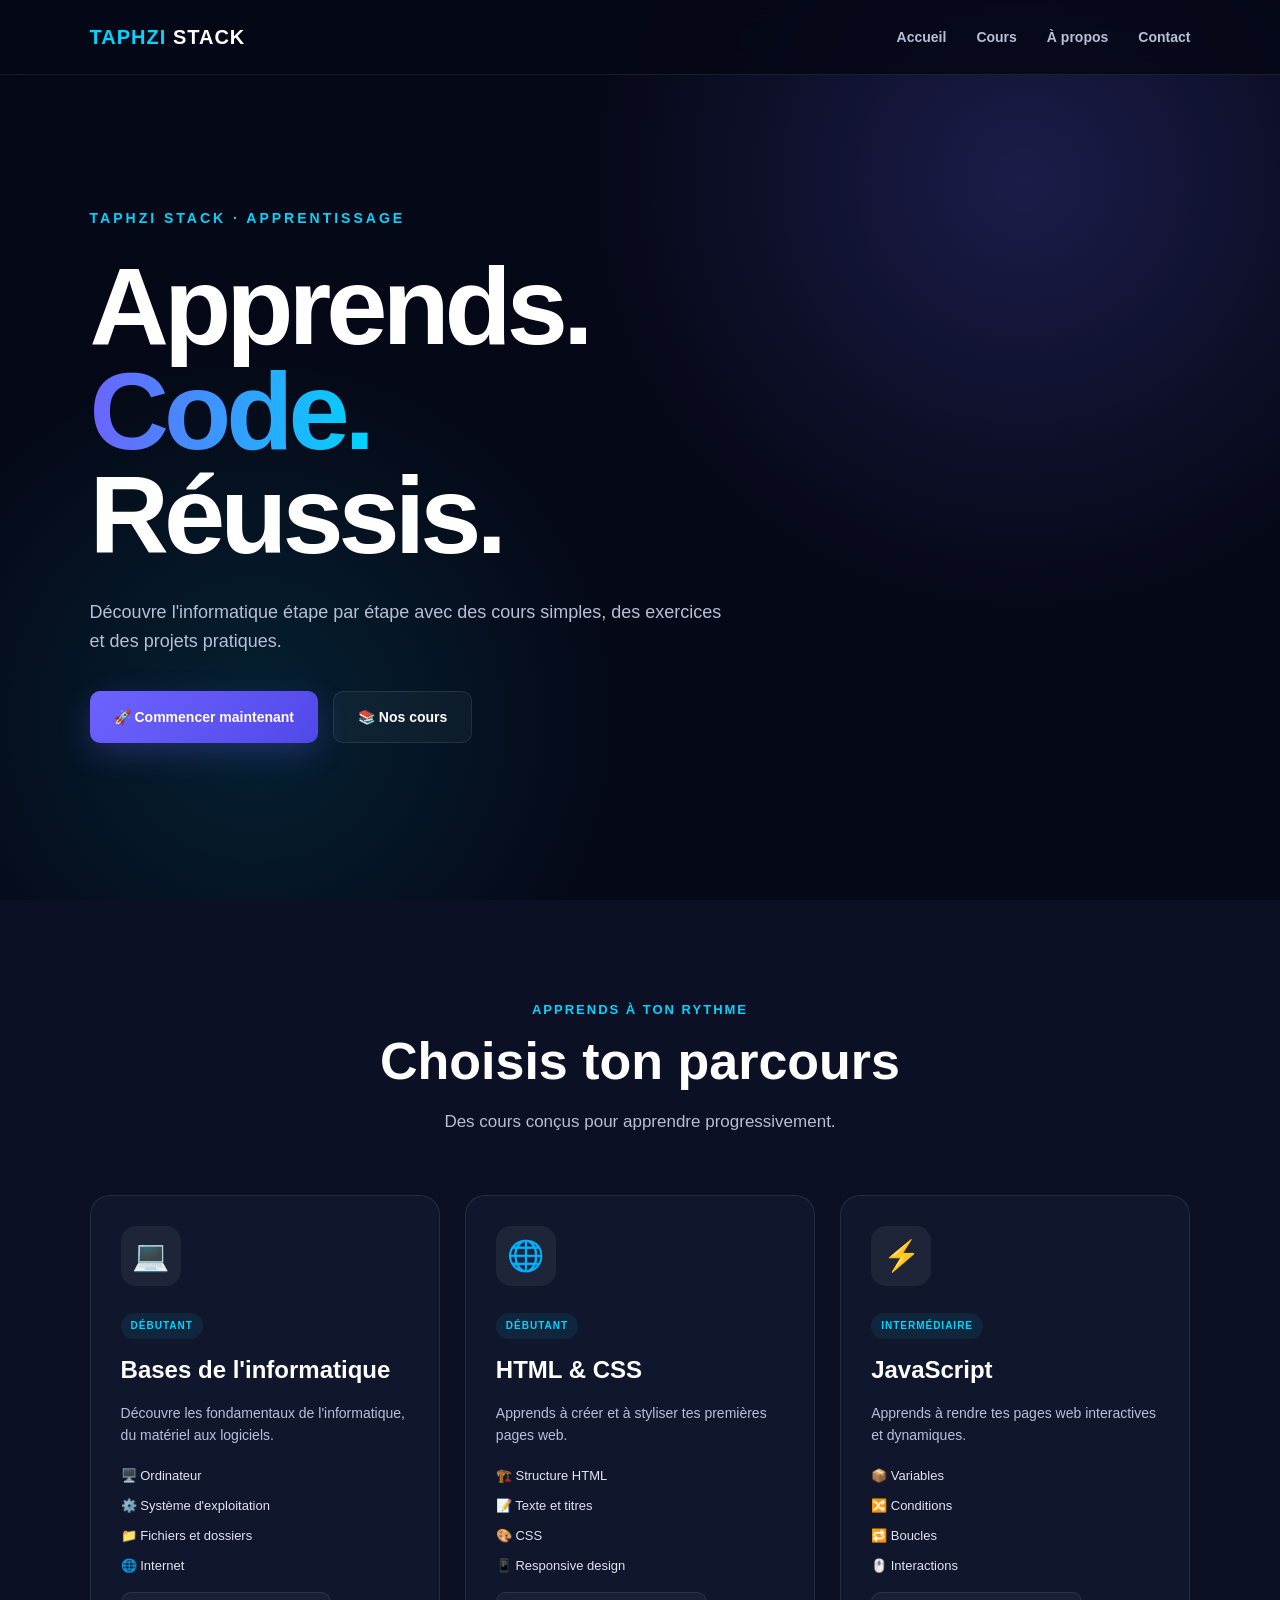
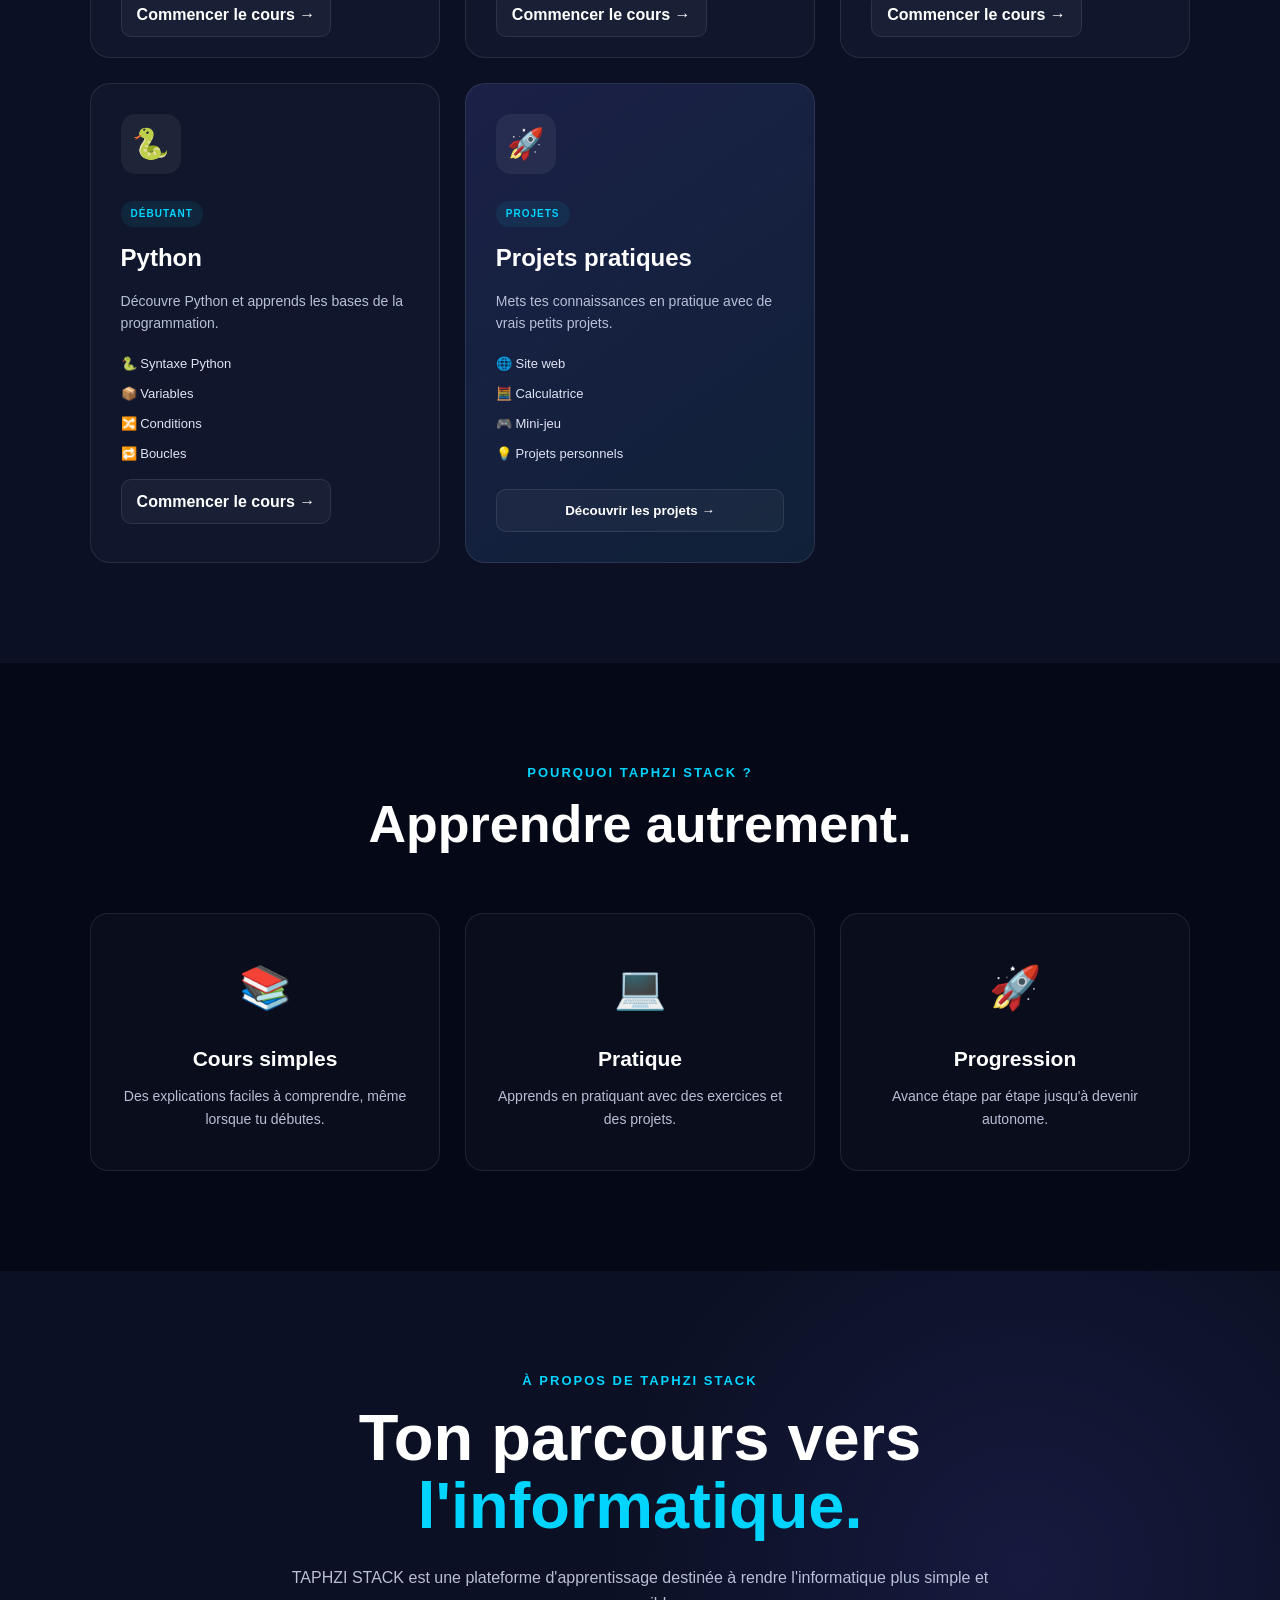
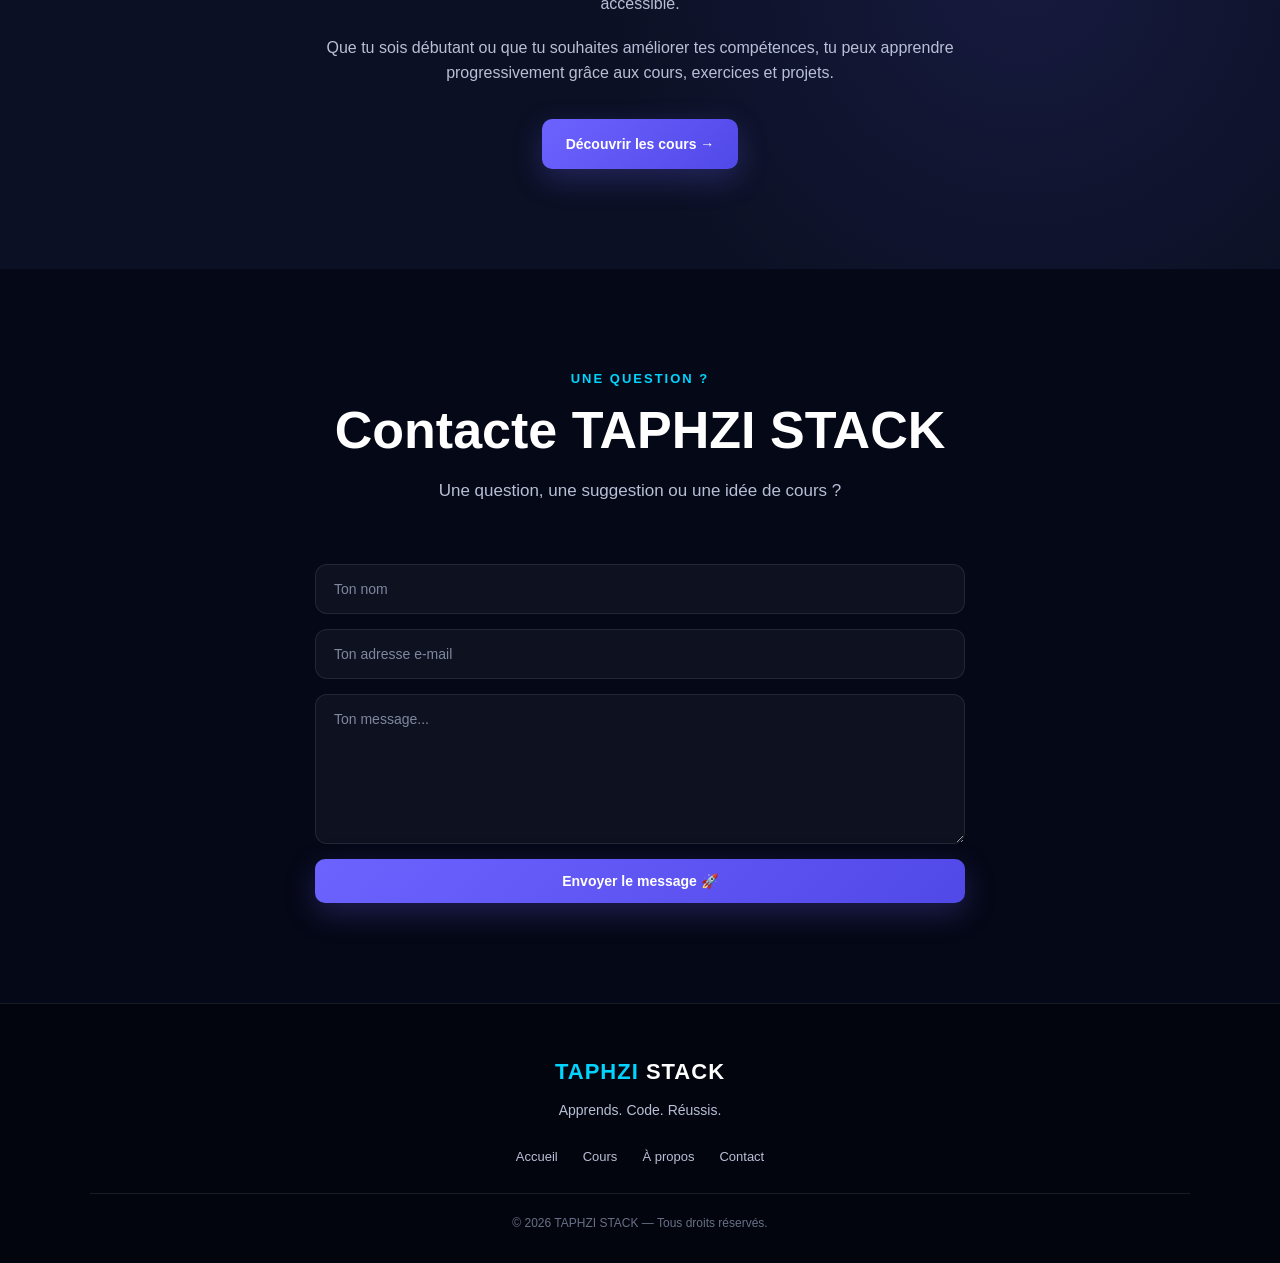
==== index.html @ 7bcd395d "Update index.html" ====
<!DOCTYPE html>
<html lang="fr">

<head>
  <meta charset="UTF-8">
  <meta name="viewport" content="width=device-width, initial-scale=1.0">

  <title>TAPHZI STACK — Apprendre l'informatique</title>

  <link rel="stylesheet" href="style.css">
</head>

<body>

  <!-- ================= HEADER ================= -->

  <header class="header">

    <div class="logo">
      <span>TAPHZI</span> STACK
    </div>

    <nav class="navbar">
      <a href="#accueil">Accueil</a>
      <a href="#cours">Cours</a>
      <a href="#apropos">À propos</a>
      <a href="#contact">Contact</a>
    </nav>

  </header>


  <!-- ================= ACCUEIL ================= -->

  <main>

    <section id="accueil" class="hero">

      <div class="hero-content">

        <p class="hero-small">
          TAPHZI STACK · APPRENTISSAGE
        </p>

        <h1>
          Apprends.<br>
          <span>Code.</span><br>
          Réussis.
        </h1>

        <p>
          Découvre l'informatique étape par étape
          avec des cours simples, des exercices
          et des projets pratiques.
        </p>

        <div class="hero-buttons">

          <a href="#cours" class="btn btn-primary">
            🚀 Commencer maintenant
          </a>

          <a href="#cours" class="btn btn-secondary">
            📚 Nos cours
          </a>

        </div>

      </div>

    </section>


    <!-- ================= COURS ================= -->

    <section id="cours" class="courses">

      <div class="section-title">

        <p>APPRENDS À TON RYTHME</p>

        <h2>Choisis ton parcours</h2>

        <span>
          Des cours conçus pour apprendre progressivement.
        </span>

      </div>


      <div class="course-grid">


        <!-- ================= INFORMATIQUE ================= -->

        <article class="course-card">

          <div class="course-icon">
            💻
          </div>

          <div class="course-content">

            <span class="course-level">
              DÉBUTANT
            </span>

            <h3>
              Bases de l'informatique
            </h3>

            <p>
              Découvre les fondamentaux de l'informatique,
              du matériel aux logiciels.
            </p>

            <ul>
              <li>🖥️ Ordinateur</li>
              <li>⚙️ Système d'exploitation</li>
              <li>📁 Fichiers et dossiers</li>
              <li>🌐 Internet</li>
            </ul>

            <a
              href="informatique.html"
              class="course-btn">

              Commencer le cours →

            </a>

          </div>

        </article>


        <!-- ================= HTML & CSS ================= -->

        <article class="course-card">

          <div class="course-icon">
            🌐
          </div>

          <div class="course-content">

            <span class="course-level">
              DÉBUTANT
            </span>

            <h3>
              HTML & CSS
            </h3>

            <p>
              Apprends à créer et à styliser
              tes premières pages web.
            </p>

            <ul>
              <li>🏗️ Structure HTML</li>
              <li>📝 Texte et titres</li>
              <li>🎨 CSS</li>
              <li>📱 Responsive design</li>
            </ul>

            <a
              href="html-css.html"
              class="course-btn">

              Commencer le cours →

            </a>

          </div>

        </article>


        <!-- ================= JAVASCRIPT ================= -->

        <article class="course-card">

          <div class="course-icon">
            ⚡
          </div>

          <div class="course-content">

            <span class="course-level">
              INTERMÉDIAIRE
            </span>

            <h3>
              JavaScript
            </h3>

            <p>
              Apprends à rendre tes pages web
              interactives et dynamiques.
            </p>

            <ul>
              <li>📦 Variables</li>
              <li>🔀 Conditions</li>
              <li>🔁 Boucles</li>
              <li>🖱️ Interactions</li>
            </ul>

            <a
              href="javascript.html"
              class="course-btn">

              Commencer le cours →

            </a>

          </div>

        </article>


        <!-- ================= PYTHON ================= -->

        <article class="course-card">

          <div class="course-icon">
            🐍
          </div>

          <div class="course-content">

            <span class="course-level">
              DÉBUTANT
            </span>

            <h3>
              Python
            </h3>

            <p>
              Découvre Python et apprends les bases
              de la programmation.
            </p>

            <ul>
              <li>🐍 Syntaxe Python</li>
              <li>📦 Variables</li>
              <li>🔀 Conditions</li>
              <li>🔁 Boucles</li>
            </ul>

            <a
              href="python.html"
              class="course-btn">

              Commencer le cours →

            </a>

          </div>

        </article>


        <!-- ================= PROJETS ================= -->

        <article class="course-card special-card">

          <div class="course-icon">
            🚀
          </div>

          <div class="course-content">

            <span class="course-level">
              PROJETS
            </span>

            <h3>
              Projets pratiques
            </h3>

            <p>
              Mets tes connaissances en pratique
              avec de vrais petits projets.
            </p>

            <ul>
              <li>🌐 Site web</li>
              <li>🧮 Calculatrice</li>
              <li>🎮 Mini-jeu</li>
              <li>💡 Projets personnels</li>
            </ul>

            <button
              class="course-btn"
              onclick="openProjects()">

              Découvrir les projets →

            </button>

          </div>

        </article>


      </div>

    </section>


    <!-- ================= POURQUOI ================= -->

    <section class="why">

      <div class="section-title">

        <p>POURQUOI TAPHZI STACK ?</p>

        <h2>
          Apprendre autrement.
        </h2>

      </div>


      <div class="why-grid">

        <div class="why-card">

          <div>📚</div>

          <h3>
            Cours simples
          </h3>

          <p>
            Des explications faciles à comprendre,
            même lorsque tu débutes.
          </p>

        </div>


        <div class="why-card">

          <div>💻</div>

          <h3>
            Pratique
          </h3>

          <p>
            Apprends en pratiquant avec des exercices
            et des projets.
          </p>

        </div>


        <div class="why-card">

          <div>🚀</div>

          <h3>
            Progression
          </h3>

          <p>
            Avance étape par étape jusqu'à devenir
            autonome.
          </p>

        </div>

      </div>

    </section>


    <!-- ================= À PROPOS ================= -->

    <section id="apropos" class="about">

      <div class="about-content">

        <p class="section-label">
          À PROPOS DE TAPHZI STACK
        </p>

        <h2>
          Ton parcours vers
          <span>l'informatique.</span>
        </h2>

        <p>
          TAPHZI STACK est une plateforme d'apprentissage
          destinée à rendre l'informatique plus simple
          et accessible.
        </p>

        <p>
          Que tu sois débutant ou que tu souhaites améliorer
          tes compétences, tu peux apprendre progressivement
          grâce aux cours, exercices et projets.
        </p>

        <a
          href="#cours"
          class="btn btn-primary">

          Découvrir les cours →

        </a>

      </div>

    </section>


    <!-- ================= CONTACT ================= -->

    <section id="contact" class="contact">

      <div class="section-title">

        <p>UNE QUESTION ?</p>

        <h2>
          Contacte TAPHZI STACK
        </h2>

        <span>
          Une question, une suggestion ou une idée de cours ?
        </span>

      </div>


      <form
        class="contact-form"
        onsubmit="sendMessage(event)">

        <input
          type="text"
          id="name"
          placeholder="Ton nom"
          required
        >

        <input
          type="email"
          id="email"
          placeholder="Ton adresse e-mail"
          required
        >

        <textarea
          id="message"
          rows="6"
          placeholder="Ton message..."
          required
        ></textarea>

        <button
          type="submit"
          class="btn btn-primary">

          Envoyer le message 🚀

        </button>

      </form>

    </section>

  </main>


  <!-- ================= FOOTER ================= -->

  <footer class="footer">

    <div class="footer-logo">
      <span>TAPHZI</span> STACK
    </div>

    <p>
      Apprends. Code. Réussis.
    </p>

    <div class="footer-links">

      <a href="#accueil">
        Accueil
      </a>

      <a href="#cours">
        Cours
      </a>

      <a href="#apropos">
        À propos
      </a>

      <a href="#contact">
        Contact
      </a>

    </div>

    <p class="copyright">
      © 2026 TAPHZI STACK — Tous droits réservés.
    </p>

  </footer>


  <!-- ================= MODALE PROJETS ================= -->

  <div
    id="projectModal"
    class="modal"
    aria-hidden="true">

    <div class="modal-box">

      <button
        class="modal-close"
        onclick="closeProjects()">

        ×

      </button>

      <div class="modal-icon">
        🚀
      </div>

      <h2>
        Projets pratiques
      </h2>

      <p>
        Les projets pratiques seront bientôt disponibles
        sur TAPHZI STACK !
      </p>

      <button
        class="btn btn-primary"
        onclick="closeProjects()">

        Fermer

      </button>

    </div>

  </div>


  <!-- ================= JAVASCRIPT ================= -->

  <script>

    /* ================= PROJETS ================= */

    function openProjects() {

      const modal =
        document.getElementById("projectModal");

      modal.classList.add("show");

      modal.setAttribute(
        "aria-hidden",
        "false"
      );

    }


    function closeProjects() {

      const modal =
        document.getElementById("projectModal");

      modal.classList.remove("show");

      modal.setAttribute(
        "aria-hidden",
        "true"
      );

    }


    /* ================= FERMER MODALE ================= */

    window.addEventListener(
      "click",
      function(event) {

        const modal =
          document.getElementById("projectModal");

        if (event.target === modal) {

          closeProjects();

        }

      }
    );


    /* ================= CONTACT ================= */

    function sendMessage(event) {

      event.preventDefault();

      const name =
        document.getElementById("name").value;

      alert(
        "Merci " +
        name +
        " ! Ton message a bien été pris en compte."
      );

      event.target.reset();

    }

  </script>

</body>

</html>
---- style.css ----
/* =========================================================
   TAPHZI STACK — STYLE PRINCIPAL
   ========================================================= */


/* ================= RESET ================= */

* {
  margin: 0;
  padding: 0;
  box-sizing: border-box;
}

html {
  scroll-behavior: smooth;
}

body {
  font-family: Arial, Helvetica, sans-serif;
  background: #050816;
  color: #ffffff;
  line-height: 1.6;
}


/* ================= VARIABLES ================= */

:root {
  --background: #050816;
  --background-light: #0b1024;
  --card: #10172d;
  --card-hover: #151e3b;
  --primary: #6c63ff;
  --primary-light: #8d86ff;
  --secondary: #00d4ff;
  --text: #ffffff;
  --text-light: #b8bfd6;
  --border: rgba(255, 255, 255, 0.09);
}


/* ================= GENERAL ================= */

a {
  color: inherit;
  text-decoration: none;
}

button,
input,
textarea {
  font-family: inherit;
}

button {
  cursor: pointer;
}

section {
  padding: 100px 7%;
}

.section-title {
  text-align: center;
  max-width: 750px;
  margin: 0 auto 60px;
}

.section-title p,
.section-label {
  color: var(--secondary);
  font-size: 13px;
  font-weight: bold;
  letter-spacing: 2px;
  margin-bottom: 12px;
}

.section-title h2 {
  font-size: clamp(32px, 5vw, 52px);
  line-height: 1.1;
  margin-bottom: 18px;
}

.section-title span {
  color: var(--text-light);
  font-size: 17px;
}


/* ================= HEADER ================= */

.header {
  position: fixed;
  top: 0;
  left: 0;
  width: 100%;
  height: 75px;

  display: flex;
  align-items: center;
  justify-content: space-between;

  padding: 0 7%;

  background: rgba(5, 8, 22, 0.85);
  backdrop-filter: blur(15px);

  border-bottom: 1px solid var(--border);

  z-index: 1000;
}


/* LOGO */

.logo {
  font-size: 20px;
  font-weight: 800;
  letter-spacing: 1px;
}

.logo span {
  color: var(--secondary);
}


/* NAVBAR */

.navbar {
  display: flex;
  align-items: center;
  gap: 30px;
}

.navbar a {
  color: var(--text-light);
  font-size: 14px;
  font-weight: 600;

  transition: 0.25s;
}

.navbar a:hover {
  color: #ffffff;
}


/* ================= HERO ================= */

.hero {
  min-height: 100vh;

  display: flex;
  align-items: center;

  padding-top: 150px;

  position: relative;
  overflow: hidden;

  background:
    radial-gradient(
      circle at 80% 20%,
      rgba(108, 99, 255, 0.22),
      transparent 35%
    ),
    radial-gradient(
      circle at 20% 80%,
      rgba(0, 212, 255, 0.12),
      transparent 30%
    ),
    var(--background);
}


.hero-content {
  max-width: 850px;
}


.hero-small {
  color: var(--secondary);
  font-size: 14px;
  font-weight: bold;
  letter-spacing: 3px;
  margin-bottom: 25px;
}


.hero h1 {
  font-size: clamp(55px, 10vw, 110px);
  line-height: 0.95;
  letter-spacing: -5px;
  margin-bottom: 30px;
}


.hero h1 span {
  background: linear-gradient(
    90deg,
    var(--primary),
    var(--secondary)
  );

  -webkit-background-clip: text;
  background-clip: text;
  color: transparent;
}


.hero-content > p:not(.hero-small) {
  max-width: 650px;
  color: var(--text-light);
  font-size: 18px;
  margin-bottom: 35px;
}


/* ================= BUTTONS ================= */

.hero-buttons {
  display: flex;
  flex-wrap: wrap;
  gap: 15px;
}


.btn {
  display: inline-flex;
  align-items: center;
  justify-content: center;

  padding: 14px 24px;

  border-radius: 10px;

  font-size: 14px;
  font-weight: bold;

  transition:
    transform 0.25s,
    box-shadow 0.25s,
    background 0.25s;
}


.btn:hover {
  transform: translateY(-3px);
}


.btn-primary {
  color: #ffffff;

  background: linear-gradient(
    135deg,
    var(--primary),
    #5148e8
  );

  box-shadow:
    0 10px 30px rgba(108, 99, 255, 0.25);
}


.btn-primary:hover {
  box-shadow:
    0 15px 40px rgba(108, 99, 255, 0.4);
}


.btn-secondary {
  color: #ffffff;

  border: 1px solid var(--border);

  background: rgba(255, 255, 255, 0.04);
}


.btn-secondary:hover {
  background: rgba(255, 255, 255, 0.08);
}


/* ================= COURSES ================= */

.courses {
  background: var(--background-light);
}


.course-grid {
  max-width: 1250px;
  margin: auto;

  display: grid;

  grid-template-columns:
    repeat(3, minmax(0, 1fr));

  gap: 25px;
}


/* COURSE CARD */

.course-card {
  position: relative;

  padding: 30px;

  background: var(--card);

  border: 1px solid var(--border);

  border-radius: 20px;

  overflow: hidden;

  transition:
    transform 0.3s,
    border-color 0.3s,
    background 0.3s;
}


.course-card::before {
  content: "";

  position: absolute;

  top: 0;
  left: 0;

  width: 100%;
  height: 3px;

  background: linear-gradient(
    90deg,
    var(--primary),
    var(--secondary)
  );

  opacity: 0;

  transition: 0.3s;
}


.course-card:hover {
  transform: translateY(-8px);

  background: var(--card-hover);

  border-color: rgba(108, 99, 255, 0.4);
}


.course-card:hover::before {
  opacity: 1;
}


/* SPECIAL CARD */

.special-card {
  background:
    linear-gradient(
      145deg,
      rgba(108, 99, 255, 0.12),
      rgba(0, 212, 255, 0.05)
    ),
    var(--card);
}


/* COURSE ICON */

.course-icon {
  width: 60px;
  height: 60px;

  display: flex;
  align-items: center;
  justify-content: center;

  font-size: 30px;

  border-radius: 15px;

  margin-bottom: 25px;

  background: rgba(255, 255, 255, 0.06);
}


/* COURSE LEVEL */

.course-level {
  display: inline-block;

  padding: 5px 10px;

  border-radius: 50px;

  color: var(--secondary);

  background: rgba(0, 212, 255, 0.08);

  font-size: 10px;
  font-weight: bold;

  letter-spacing: 1px;

  margin-bottom: 12px;
}


.course-content h3 {
  font-size: 24px;
  margin-bottom: 12px;
}


.course-content p {
  color: var(--text-light);
  font-size: 14px;
  margin-bottom: 20px;
}


.course-content ul {
  list-style: none;

  display: grid;
  gap: 9px;

  margin-bottom: 25px;
}


.course-content li {
  color: #dfe3f2;
  font-size: 13px;
}


/* COURSE BUTTON */

.course-btn {
  width: 100%;

  padding: 13px 15px;

  border: 1px solid var(--border);
  border-radius: 10px;

  background: rgba(255, 255, 255, 0.04);

  color: #ffffff;

  font-weight: bold;

  transition: 0.25s;
}


.course-btn:hover {
  background: var(--primary);

  border-color: var(--primary);
}


/* ================= WHY ================= */

.why {
  background: var(--background);
}


.why-grid {
  max-width: 1100px;
  margin: auto;

  display: grid;

  grid-template-columns:
    repeat(3, minmax(0, 1fr));

  gap: 25px;
}


.why-card {
  text-align: center;

  padding: 40px 25px;

  border: 1px solid var(--border);

  border-radius: 18px;

  background: rgba(255, 255, 255, 0.025);

  transition: 0.3s;
}


.why-card:hover {
  transform: translateY(-5px);

  background: rgba(255, 255, 255, 0.05);
}


.why-card > div {
  font-size: 42px;
  margin-bottom: 20px;
}


.why-card h3 {
  font-size: 21px;
  margin-bottom: 10px;
}


.why-card p {
  color: var(--text-light);
  font-size: 14px;
}


/* ================= ABOUT ================= */

.about {
  background:
    radial-gradient(
      circle at 80% 50%,
      rgba(108, 99, 255, 0.12),
      transparent 40%
    ),
    var(--background-light);
}


.about-content {
  max-width: 850px;
  margin: auto;

  text-align: center;
}


.about-content h2 {
  font-size: clamp(35px, 6vw, 65px);

  line-height: 1.05;

  margin-bottom: 25px;
}


.about-content h2 span {
  color: var(--secondary);
}


.about-content > p:not(.section-label) {
  color: var(--text-light);

  max-width: 700px;

  margin:
    0 auto 18px;

  font-size: 16px;
}


.about-content .btn {
  margin-top: 15px;
}


/* ================= CONTACT ================= */

.contact {
  background: var(--background);
}


.contact-form {
  max-width: 650px;
  margin: auto;

  display: flex;
  flex-direction: column;

  gap: 15px;
}


.contact-form input,
.contact-form textarea {
  width: 100%;

  padding: 16px 18px;

  border: 1px solid var(--border);

  border-radius: 12px;

  outline: none;

  background: rgba(255, 255, 255, 0.04);

  color: #ffffff;

  font-size: 14px;

  transition: 0.25s;
}


.contact-form input::placeholder,
.contact-form textarea::placeholder {
  color: #7f879f;
}


.contact-form input:focus,
.contact-form textarea:focus {
  border-color: var(--primary);

  background: rgba(255, 255, 255, 0.06);
}


.contact-form textarea {
  resize: vertical;
  min-height: 150px;
}


.contact-form button {
  border: none;
}


/* ================= FOOTER ================= */

.footer {
  padding: 50px 7% 30px;

  text-align: center;

  background: #03050e;

  border-top: 1px solid var(--border);
}


.footer-logo {
  font-size: 22px;
  font-weight: 800;
  letter-spacing: 1px;

  margin-bottom: 10px;
}


.footer-logo span {
  color: var(--secondary);
}


.footer > p {
  color: var(--text-light);
  font-size: 14px;
}


.footer-links {
  display: flex;
  justify-content: center;
  flex-wrap: wrap;

  gap: 25px;

  margin: 25px 0;
}


.footer-links a {
  color: var(--text-light);

  font-size: 13px;

  transition: 0.25s;
}


.footer-links a:hover {
  color: #ffffff;
}


.footer .copyright {
  padding-top: 20px;

  border-top: 1px solid var(--border);

  font-size: 12px;

  color: #687087;
}


/* ================= MODAL ================= */

.modal {
  position: fixed;

  inset: 0;

  display: flex;

  align-items: center;
  justify-content: center;

  padding: 20px;

  background: rgba(0, 0, 0, 0.75);

  backdrop-filter: blur(8px);

  opacity: 0;

  visibility: hidden;

  transition:
    opacity 0.25s,
    visibility 0.25s;

  z-index: 2000;
}


.modal.show {
  opacity: 1;
  visibility: visible;
}


.modal-box {
  position: relative;

  width: 100%;
  max-width: 480px;

  padding: 40px 30px;

  text-align: center;

  border: 1px solid var(--border);

  border-radius: 20px;

  background: var(--card);

  transform: translateY(20px);

  transition: transform 0.25s;
}


.modal.show .modal-box {
  transform: translateY(0);
}


.modal-close {
  position: absolute;

  top: 15px;
  right: 18px;

  width: 35px;
  height: 35px;

  border: none;
  border-radius: 50%;

  background: rgba(255, 255, 255, 0.07);

  color: #ffffff;

  font-size: 24px;

  line-height: 1;

  transition: 0.2s;
}


.modal-close:hover {
  background: rgba(255, 255, 255, 0.15);
}


.modal-icon {
  font-size: 50px;
  margin-bottom: 15px;
}


.modal-box h2 {
  font-size: 28px;
  margin-bottom: 15px;
}


.modal-box p {
  color: var(--text-light);

  margin-bottom: 25px;
}


/* ================= SELECTION ================= */

::selection {
  background: var(--primary);
  color: #ffffff;
}


/* ================= SCROLLBAR ================= */

::-webkit-scrollbar {
  width: 8px;
}


::-webkit-scrollbar-track {
  background: var(--background);
}


::-webkit-scrollbar-thumb {
  background: #303858;
  border-radius: 20px;
}


::-webkit-scrollbar-thumb:hover {
  background: var(--primary);
}


/* =========================================================
   RESPONSIVE — TABLETTE
   ========================================================= */

@media (max-width: 950px) {

  .course-grid {
    grid-template-columns:
      repeat(2, minmax(0, 1fr));
  }

  .why-grid {
    grid-template-columns:
      repeat(2, minmax(0, 1fr));
  }

  .why-card:last-child {
    grid-column: 1 / -1;
    max-width: 500px;
    width: 100%;
    margin: auto;
  }

}


/* =========================================================
   RESPONSIVE — MOBILE
   ========================================================= */

@media (max-width: 650px) {

  section {
    padding: 75px 5%;
  }


  /* HEADER */

  .header {
    height: 65px;
    padding: 0 5%;
  }


  .logo {
    font-size: 17px;
  }


  .navbar {
    gap: 12px;
  }


  .navbar a {
    font-size: 11px;
  }


  .navbar a:nth-child(3),
  .navbar a:nth-child(4) {
    display: none;
  }


  /* HERO */

  .hero {
    min-height: 100vh;

    padding:
      130px 5%
      80px;
  }


  .hero-small {
    font-size: 11px;
    letter-spacing: 2px;
  }


  .hero h1 {
    font-size: clamp(48px, 16vw, 75px);

    letter-spacing: -3px;
  }


  .hero-content > p:not(.hero-small) {
    font-size: 16px;
  }


  .hero-buttons {
    flex-direction: column;
  }


  .hero-buttons .btn {
    width: 100%;
  }


  /* COURSES */

  .course-grid {
    grid-template-columns: 1fr;
  }


  .course-card {
    padding: 25px;
  }


  /* WHY */

  .why-grid {
    grid-template-columns: 1fr;
  }


  .why-card:last-child {
    grid-column: auto;
    max-width: none;
  }


  /* ABOUT */

  .about-content h2 {
    font-size: 40px;
  }


  /* FOOTER */

  .footer-links {
    gap: 15px;
  }

}


/* ================= SMALL MOBILE ================= */

@media (max-width: 400px) {

  .navbar {
    gap: 8px;
  }


  .navbar a {
    font-size: 10px;
  }


  .hero h1 {
    font-size: 48px;
  }


  .course-card {
    padding: 22px;
  }

}
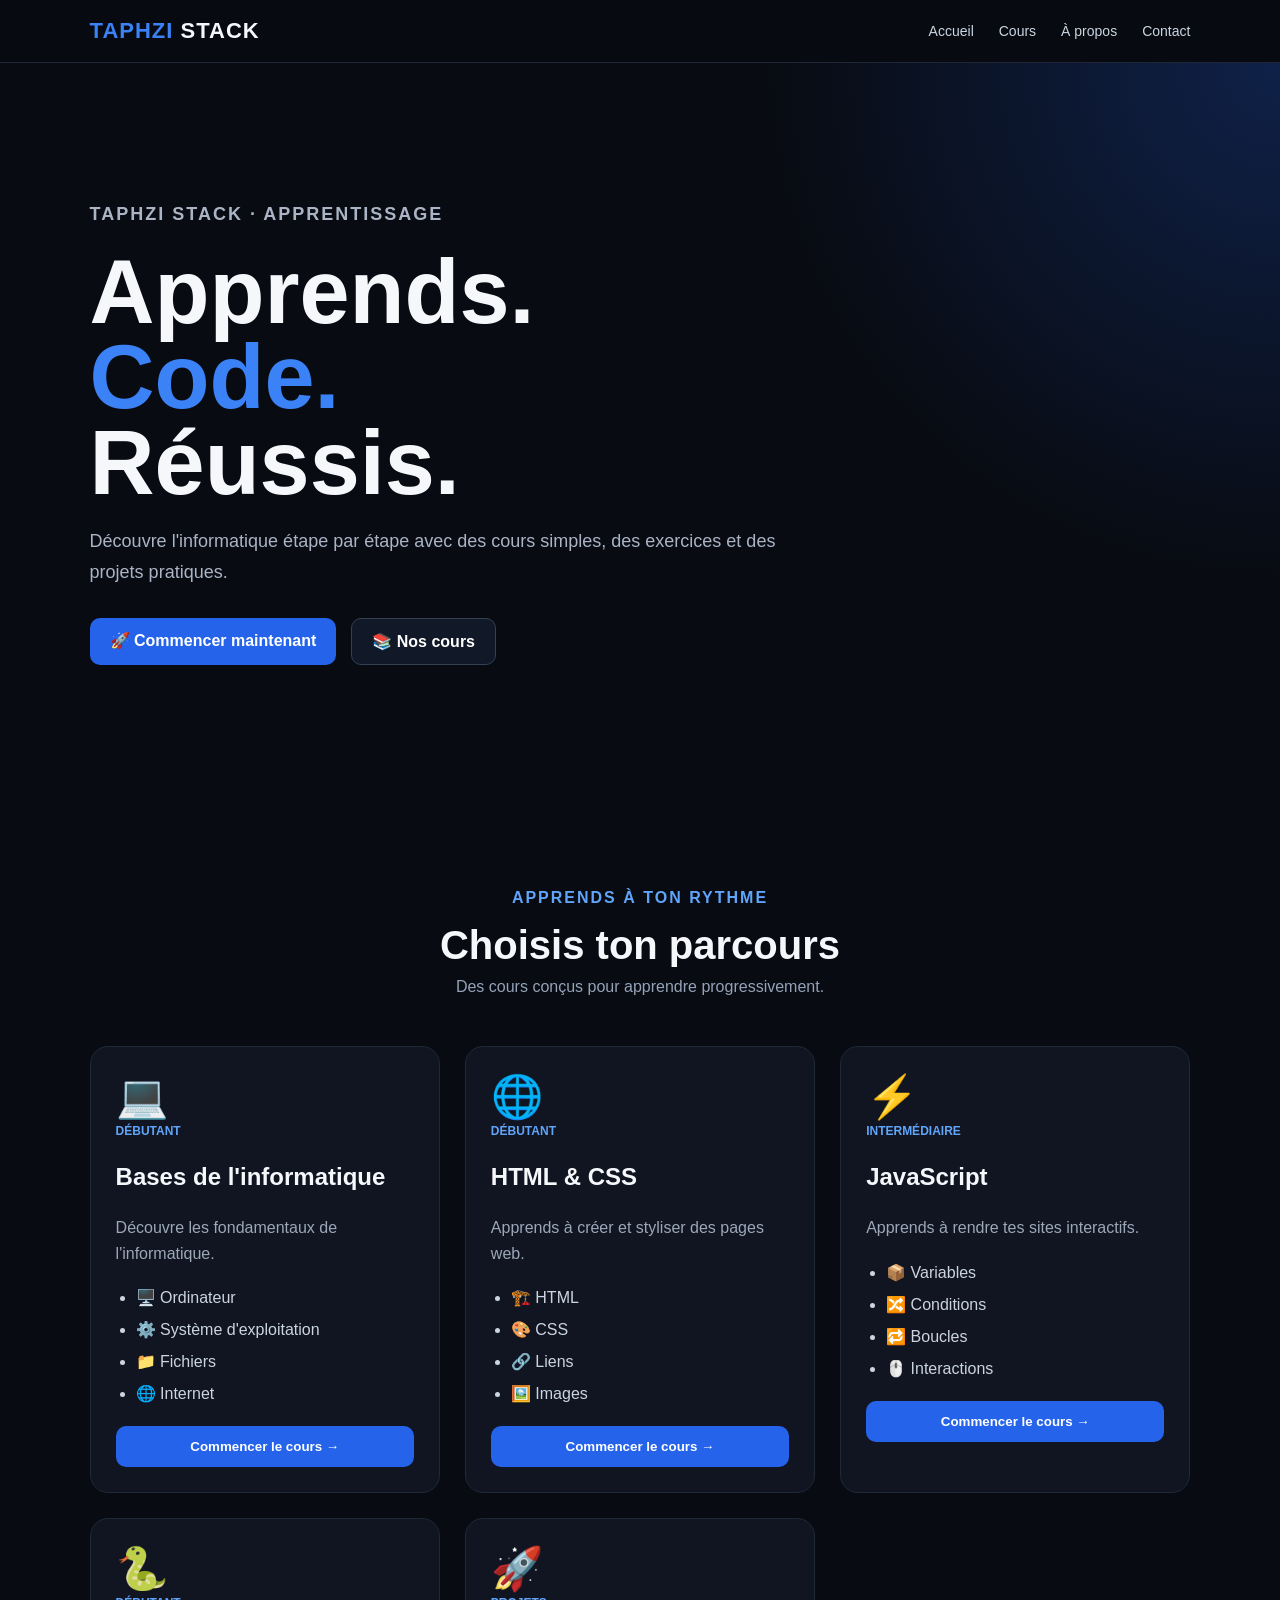
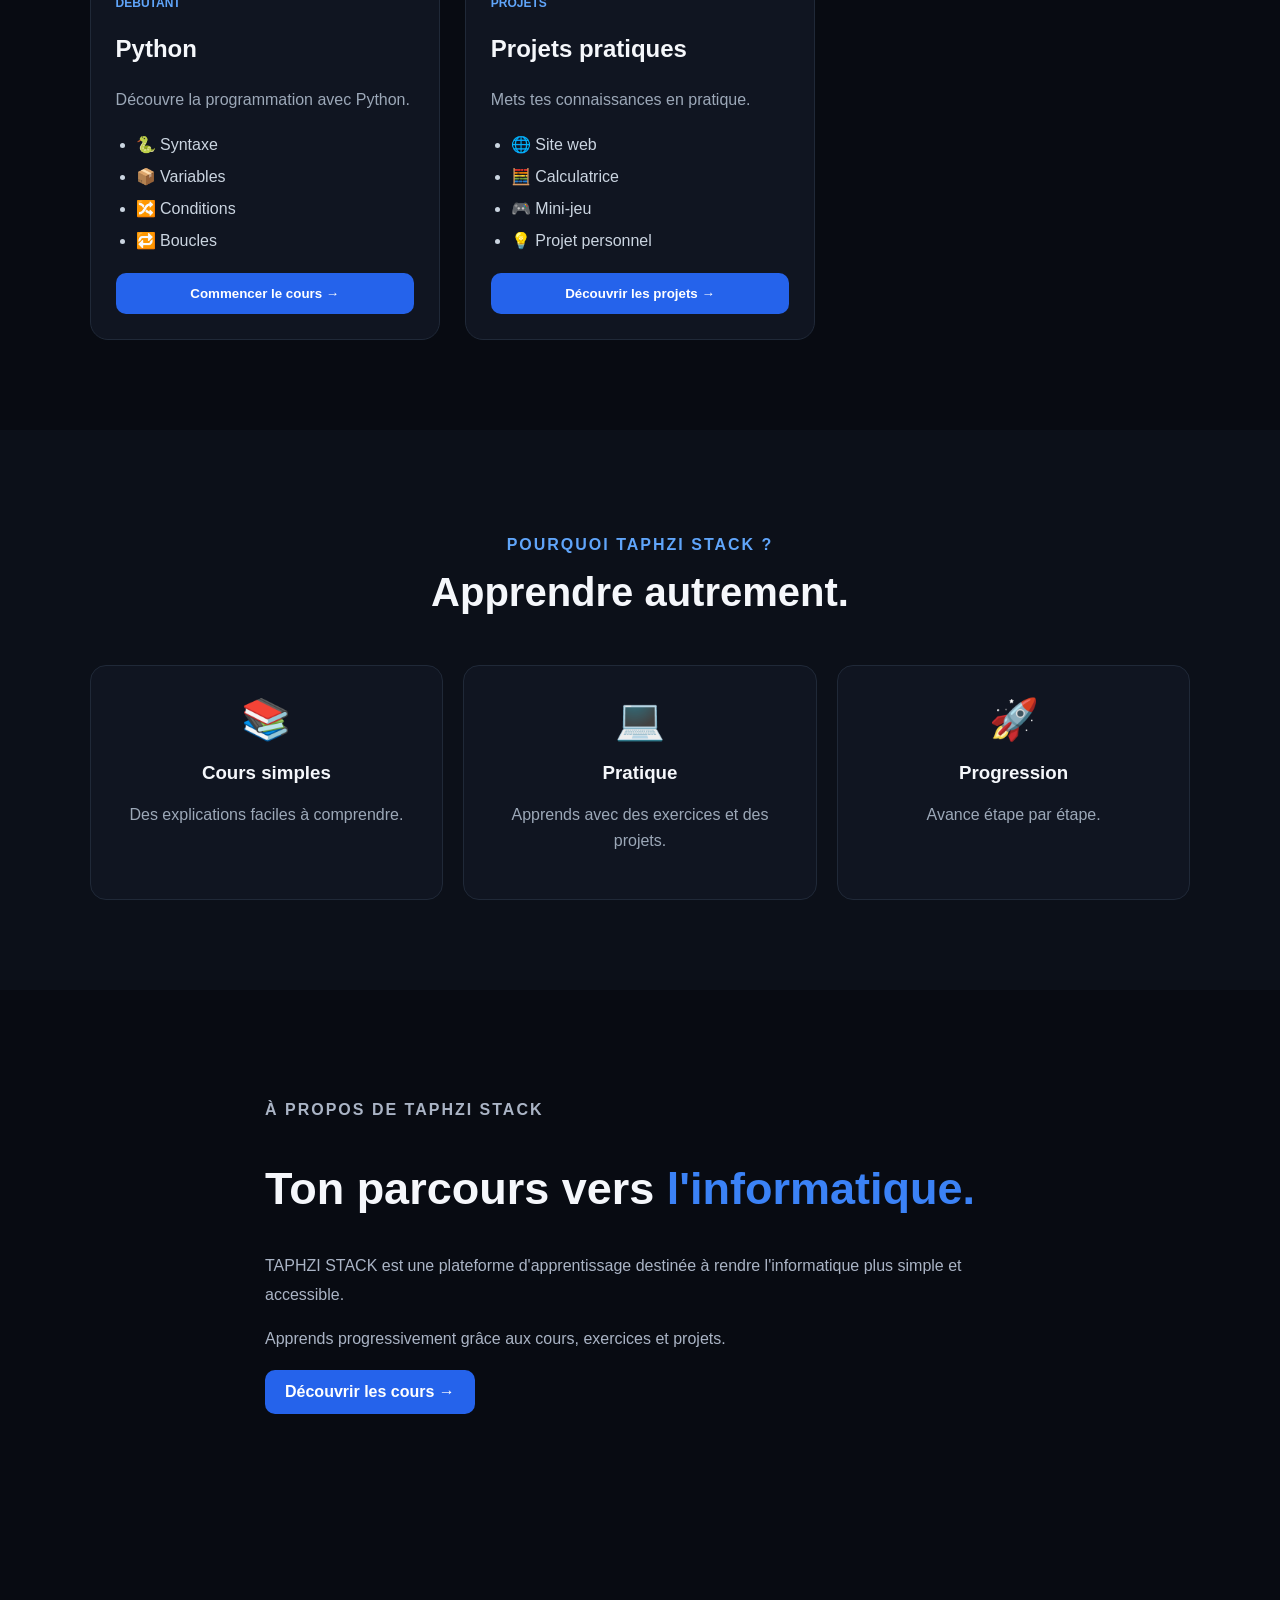
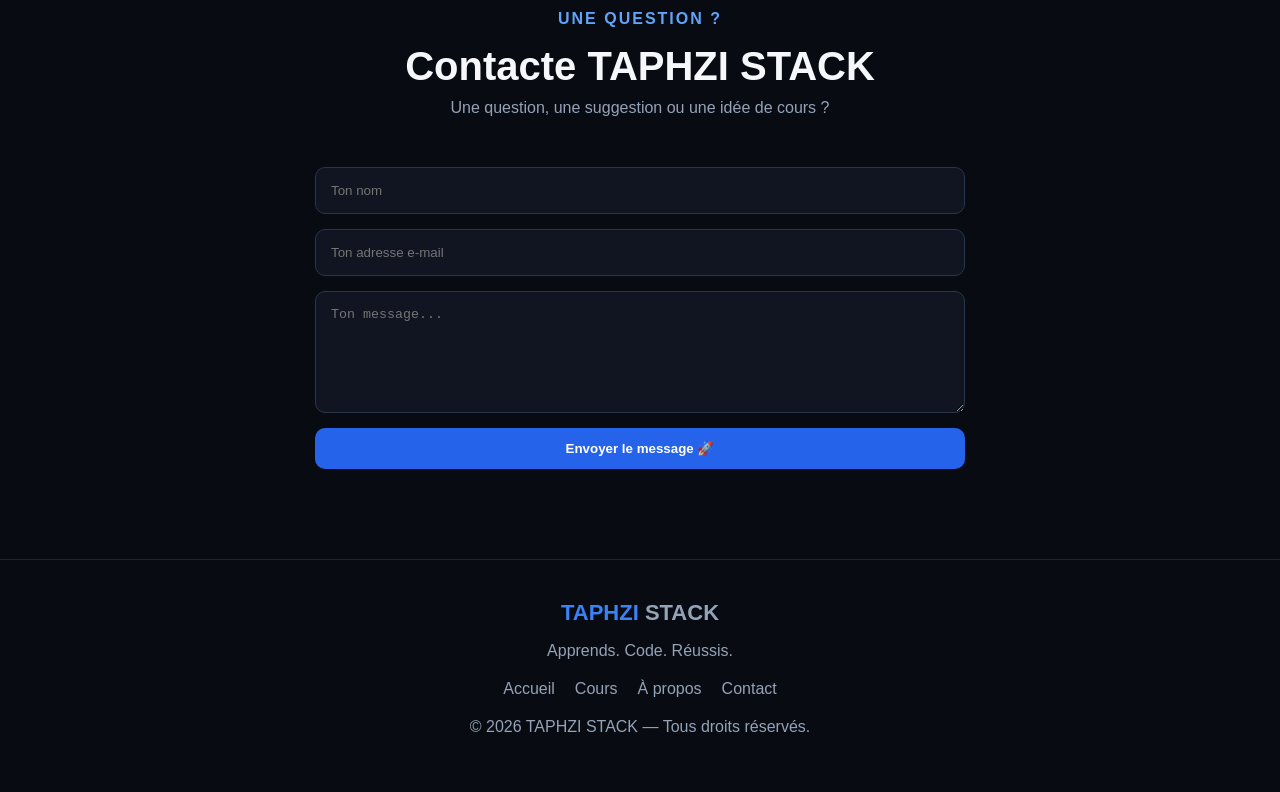
==== commit c091bc94: "Update index.html" ====
--- a/index.html
+++ b/index.html
@@ -2,641 +2,2813 @@
 <html lang="fr">
 
 <head>
-  <meta charset="UTF-8">
-  <meta name="viewport" content="width=device-width, initial-scale=1.0">
-
-  <title>TAPHZI STACK — Apprendre l'informatique</title>
-
-  <link rel="stylesheet" href="style.css">
+<meta charset="UTF-8">
+<meta name="viewport" content="width=device-width, initial-scale=1.0">
+
+<title>TAPHZI STACK — Apprendre l'informatique</title>
+
+<style>
+
+/* =========================
+   BASE
+========================= */
+
+* {
+  box-sizing: border-box;
+}
+
+html {
+  scroll-behavior: smooth;
+}
+
+body {
+  margin: 0;
+  font-family: Arial, Helvetica, sans-serif;
+  background: #080b12;
+  color: #f5f7fb;
+}
+
+button,
+a {
+  font-family: inherit;
+}
+
+button {
+  cursor: pointer;
+}
+
+
+/* =========================
+   HEADER
+========================= */
+
+.header {
+  position: sticky;
+  top: 0;
+  z-index: 1000;
+
+  display: flex;
+  justify-content: space-between;
+  align-items: center;
+
+  padding: 18px 7%;
+
+  background: rgba(8,11,18,0.95);
+  border-bottom: 1px solid #202635;
+}
+
+.logo {
+  font-size: 22px;
+  font-weight: 800;
+  letter-spacing: 1px;
+}
+
+.logo span {
+  color: #3b82f6;
+}
+
+.navbar {
+  display: flex;
+  gap: 25px;
+}
+
+.navbar a {
+  color: #cbd5e1;
+  text-decoration: none;
+  font-size: 14px;
+}
+
+.navbar a:hover {
+  color: #3b82f6;
+}
+
+
+/* =========================
+   HERO
+========================= */
+
+.hero {
+  min-height: 80vh;
+
+  display: flex;
+  align-items: center;
+
+  padding: 80px 7%;
+
+  background:
+    radial-gradient(circle at top right,
+    rgba(37,99,235,.25),
+    transparent 35%);
+}
+
+.hero-content {
+  max-width: 700px;
+}
+
+.hero-small {
+  color: #60a5fa;
+  font-weight: bold;
+  letter-spacing: 2px;
+}
+
+.hero h1 {
+  font-size: clamp(50px, 8vw, 90px);
+  line-height: .95;
+  margin: 20px 0;
+}
+
+.hero h1 span {
+  color: #3b82f6;
+}
+
+.hero p {
+  color: #aab4c5;
+  font-size: 18px;
+  line-height: 1.7;
+}
+
+.hero-buttons {
+  display: flex;
+  gap: 15px;
+  flex-wrap: wrap;
+  margin-top: 30px;
+}
+
+
+/* =========================
+   BOUTONS
+========================= */
+
+.btn {
+  display: inline-block;
+
+  padding: 13px 20px;
+
+  border: none;
+  border-radius: 10px;
+
+  text-decoration: none;
+
+  font-weight: bold;
+
+  transition: .2s;
+}
+
+.btn-primary {
+  background: #2563eb;
+  color: white;
+}
+
+.btn-primary:hover {
+  background: #1d4ed8;
+  transform: translateY(-2px);
+}
+
+.btn-secondary {
+  border: 1px solid #334155;
+  color: white;
+  background: #111827;
+}
+
+.btn-secondary:hover {
+  background: #1e293b;
+}
+
+
+/* =========================
+   SECTIONS
+========================= */
+
+.courses,
+.why,
+.about,
+.contact {
+  padding: 90px 7%;
+}
+
+.section-title {
+  text-align: center;
+  max-width: 700px;
+  margin: 0 auto 50px;
+}
+
+.section-title p {
+  color: #60a5fa;
+  font-weight: bold;
+  letter-spacing: 2px;
+}
+
+.section-title h2 {
+  font-size: 40px;
+  margin: 10px 0;
+}
+
+.section-title span {
+  color: #94a3b8;
+}
+
+
+/* =========================
+   COURS
+========================= */
+
+.course-grid {
+  display: grid;
+
+  grid-template-columns:
+    repeat(auto-fit, minmax(280px, 1fr));
+
+  gap: 25px;
+}
+
+.course-card {
+  background: #101521;
+
+  border: 1px solid #202938;
+
+  border-radius: 18px;
+
+  padding: 25px;
+
+  transition: .25s;
+}
+
+.course-card:hover {
+  transform: translateY(-5px);
+  border-color: #2563eb;
+}
+
+.course-icon {
+  font-size: 42px;
+}
+
+.course-level {
+  color: #60a5fa;
+  font-size: 12px;
+  font-weight: bold;
+}
+
+.course-content h3 {
+  font-size: 24px;
+}
+
+.course-content p {
+  color: #9ca8b8;
+  line-height: 1.6;
+}
+
+.course-content ul {
+  padding-left: 20px;
+  color: #cbd5e1;
+  line-height: 2;
+}
+
+.course-btn {
+  width: 100%;
+
+  padding: 13px;
+
+  border: none;
+  border-radius: 10px;
+
+  background: #2563eb;
+  color: white;
+
+  font-weight: bold;
+}
+
+.course-btn:hover {
+  background: #1d4ed8;
+}
+
+
+/* =========================
+   WHY
+========================= */
+
+.why {
+  background: #0c1019;
+}
+
+.why-grid {
+  display: grid;
+
+  grid-template-columns:
+    repeat(auto-fit, minmax(230px, 1fr));
+
+  gap: 20px;
+}
+
+.why-card {
+  padding: 30px;
+
+  background: #101521;
+
+  border: 1px solid #202938;
+
+  border-radius: 16px;
+
+  text-align: center;
+}
+
+.why-card div {
+  font-size: 40px;
+}
+
+.why-card p {
+  color: #9ca8b8;
+  line-height: 1.6;
+}
+
+
+/* =========================
+   ABOUT
+========================= */
+
+.about-content {
+  max-width: 750px;
+  margin: auto;
+}
+
+.about-content h2 {
+  font-size: 45px;
+}
+
+.about-content h2 span {
+  color: #3b82f6;
+}
+
+.about-content p {
+  color: #aab4c5;
+  line-height: 1.8;
+}
+
+
+/* =========================
+   CONTACT
+========================= */
+
+.contact-form {
+  max-width: 650px;
+  margin: auto;
+
+  display: flex;
+  flex-direction: column;
+
+  gap: 15px;
+}
+
+.contact-form input,
+.contact-form textarea {
+  width: 100%;
+
+  padding: 15px;
+
+  border-radius: 10px;
+
+  border: 1px solid #293548;
+
+  background: #101521;
+
+  color: white;
+
+  outline: none;
+}
+
+.contact-form textarea {
+  resize: vertical;
+}
+
+
+/* =========================
+   FOOTER
+========================= */
+
+.footer {
+  padding: 40px 7%;
+
+  text-align: center;
+
+  border-top: 1px solid #202635;
+
+  color: #94a3b8;
+}
+
+.footer-logo {
+  font-size: 22px;
+  font-weight: bold;
+}
+
+.footer-logo span {
+  color: #3b82f6;
+}
+
+.footer-links {
+  display: flex;
+  justify-content: center;
+  gap: 20px;
+  flex-wrap: wrap;
+
+  margin: 20px 0;
+}
+
+.footer-links a {
+  color: #94a3b8;
+  text-decoration: none;
+}
+
+
+/* =========================
+   PAGE DES COURS
+========================= */
+
+.course-page {
+  display: none;
+
+  min-height: 100vh;
+
+  padding: 30px 6% 80px;
+}
+
+.course-page.active {
+  display: block;
+}
+
+.course-header {
+  max-width: 900px;
+  margin: auto auto 30px;
+}
+
+.course-header h1 {
+  font-size: clamp(35px, 6vw, 60px);
+  margin: 15px 0;
+}
+
+.course-header p {
+  color: #aab4c5;
+  line-height: 1.7;
+}
+
+
+/* =========================
+   RETOUR
+========================= */
+
+.back-button {
+  margin-bottom: 30px;
+}
+
+
+/* =========================
+   CONTENU COURS
+========================= */
+
+.course-layout {
+  max-width: 1200px;
+  margin: auto;
+
+  display: grid;
+
+  grid-template-columns: 260px 1fr;
+
+  gap: 25px;
+}
+
+.lesson-menu {
+  background: #101521;
+
+  border: 1px solid #202938;
+
+  border-radius: 15px;
+
+  padding: 15px;
+
+  height: fit-content;
+
+  position: sticky;
+  top: 90px;
+}
+
+.lesson-menu h3 {
+  margin-top: 5px;
+}
+
+.lesson-link {
+  padding: 12px;
+
+  border-radius: 8px;
+
+  margin: 5px 0;
+
+  color: #b7c2d3;
+
+  cursor: pointer;
+}
+
+.lesson-link:hover {
+  background: #172033;
+}
+
+.lesson-link.active {
+  background: #2563eb;
+  color: white;
+}
+
+
+/* =========================
+   PROGRESSION
+========================= */
+
+.progress-box {
+  background: #101521;
+
+  border: 1px solid #202938;
+
+  border-radius: 15px;
+
+  padding: 18px;
+
+  margin-bottom: 20px;
+}
+
+.progress-info {
+  display: flex;
+  justify-content: space-between;
+  gap: 10px;
+}
+
+.progress-bar {
+  width: 100%;
+  height: 9px;
+
+  background: #1e293b;
+
+  border-radius: 20px;
+
+  overflow: hidden;
+
+  margin-top: 12px;
+}
+
+.progress-fill {
+  width: 0%;
+  height: 100%;
+
+  background: #2563eb;
+
+  transition: .3s;
+}
+
+
+/* =========================
+   LEÇONS
+========================= */
+
+.lesson {
+  display: none;
+
+  background: #101521;
+
+  border: 1px solid #202938;
+
+  border-radius: 18px;
+
+  padding: 30px;
+}
+
+.lesson.active {
+  display: block;
+}
+
+.lesson h2 {
+  margin-top: 0;
+  font-size: 30px;
+}
+
+.lesson h3 {
+  margin-top: 30px;
+  color: #60a5fa;
+}
+
+.lesson p {
+  color: #c2cad6;
+  line-height: 1.8;
+}
+
+.lesson .muted {
+  color: #94a3b8;
+}
+
+
+/* =========================
+   CODE
+========================= */
+
+pre {
+  overflow-x: auto;
+
+  background: #070a10;
+
+  border: 1px solid #202938;
+
+  border-radius: 10px;
+
+  padding: 20px;
+
+  color: #dbeafe;
+
+  line-height: 1.6;
+}
+
+
+/* =========================
+   QUIZ
+========================= */
+
+.quiz {
+  display: flex;
+
+  flex-direction: column;
+
+  gap: 10px;
+
+  margin: 20px 0;
+}
+
+.quiz button {
+  padding: 13px;
+
+  border: 1px solid #334155;
+
+  border-radius: 9px;
+
+  background: #151c29;
+
+  color: white;
+
+  text-align: left;
+}
+
+.quiz button:hover {
+  background: #1e293b;
+}
+
+.result {
+  min-height: 25px;
+
+  font-weight: bold;
+
+  margin: 10px 0;
+}
+
+
+/* =========================
+   MOBILE
+========================= */
+
+@media (max-width: 750px) {
+
+  .navbar {
+    display: none;
+  }
+
+  .hero {
+    min-height: 70vh;
+    padding-top: 60px;
+  }
+
+  .courses,
+  .why,
+  .about,
+  .contact {
+    padding: 60px 5%;
+  }
+
+  .course-layout {
+    grid-template-columns: 1fr;
+  }
+
+  .lesson-menu {
+    position: static;
+  }
+
+  .lesson {
+    padding: 20px;
+  }
+
+  .lesson-menu {
+    display: grid;
+    gap: 5px;
+  }
+
+  .lesson-menu h3 {
+    grid-column: 1 / -1;
+  }
+
+}
+
+</style>
 </head>
 
+
 <body>
 
-  <!-- ================= HEADER ================= -->
-
-  <header class="header">
-
-    <div class="logo">
-      <span>TAPHZI</span> STACK
+
+<!-- ==================================================
+     PAGE PRINCIPALE
+================================================== -->
+
+<div id="homePage">
+
+
+<header class="header">
+
+  <div class="logo">
+    <span>TAPHZI</span> STACK
+  </div>
+
+  <nav class="navbar">
+
+    <a href="#accueil">Accueil</a>
+
+    <a href="#cours">Cours</a>
+
+    <a href="#apropos">À propos</a>
+
+    <a href="#contact">Contact</a>
+
+  </nav>
+
+</header>
+
+
+<main>
+
+
+<!-- ================= HERO ================= -->
+
+<section id="accueil" class="hero">
+
+  <div class="hero-content">
+
+    <p class="hero-small">
+      TAPHZI STACK · APPRENTISSAGE
+    </p>
+
+    <h1>
+      Apprends.<br>
+      <span>Code.</span><br>
+      Réussis.
+    </h1>
+
+    <p>
+      Découvre l'informatique étape par étape
+      avec des cours simples, des exercices
+      et des projets pratiques.
+    </p>
+
+    <div class="hero-buttons">
+
+      <a href="#cours"
+         class="btn btn-primary">
+        🚀 Commencer maintenant
+      </a>
+
+      <a href="#cours"
+         class="btn btn-secondary">
+        📚 Nos cours
+      </a>
+
     </div>
 
-    <nav class="navbar">
-      <a href="#accueil">Accueil</a>
-      <a href="#cours">Cours</a>
-      <a href="#apropos">À propos</a>
-      <a href="#contact">Contact</a>
-    </nav>
-
-  </header>
-
-
-  <!-- ================= ACCUEIL ================= -->
-
-  <main>
-
-    <section id="accueil" class="hero">
-
-      <div class="hero-content">
-
-        <p class="hero-small">
-          TAPHZI STACK · APPRENTISSAGE
-        </p>
-
-        <h1>
-          Apprends.<br>
-          <span>Code.</span><br>
-          Réussis.
-        </h1>
-
-        <p>
-          Découvre l'informatique étape par étape
-          avec des cours simples, des exercices
-          et des projets pratiques.
-        </p>
-
-        <div class="hero-buttons">
-
-          <a href="#cours" class="btn btn-primary">
-            🚀 Commencer maintenant
-          </a>
-
-          <a href="#cours" class="btn btn-secondary">
-            📚 Nos cours
-          </a>
-
-        </div>
-
-      </div>
-
-    </section>
-
-
-    <!-- ================= COURS ================= -->
-
-    <section id="cours" class="courses">
-
-      <div class="section-title">
-
-        <p>APPRENDS À TON RYTHME</p>
-
-        <h2>Choisis ton parcours</h2>
-
-        <span>
-          Des cours conçus pour apprendre progressivement.
-        </span>
-
-      </div>
-
-
-      <div class="course-grid">
-
-
-        <!-- ================= INFORMATIQUE ================= -->
-
-        <article class="course-card">
-
-          <div class="course-icon">
-            💻
-          </div>
-
-          <div class="course-content">
-
-            <span class="course-level">
-              DÉBUTANT
-            </span>
-
-            <h3>
-              Bases de l'informatique
-            </h3>
-
-            <p>
-              Découvre les fondamentaux de l'informatique,
-              du matériel aux logiciels.
-            </p>
-
-            <ul>
-              <li>🖥️ Ordinateur</li>
-              <li>⚙️ Système d'exploitation</li>
-              <li>📁 Fichiers et dossiers</li>
-              <li>🌐 Internet</li>
-            </ul>
-
-            <a
-              href="informatique.html"
-              class="course-btn">
-
-              Commencer le cours →
-
-            </a>
-
-          </div>
-
-        </article>
-
-
-        <!-- ================= HTML & CSS ================= -->
-
-        <article class="course-card">
-
-          <div class="course-icon">
-            🌐
-          </div>
-
-          <div class="course-content">
-
-            <span class="course-level">
-              DÉBUTANT
-            </span>
-
-            <h3>
-              HTML & CSS
-            </h3>
-
-            <p>
-              Apprends à créer et à styliser
-              tes premières pages web.
-            </p>
-
-            <ul>
-              <li>🏗️ Structure HTML</li>
-              <li>📝 Texte et titres</li>
-              <li>🎨 CSS</li>
-              <li>📱 Responsive design</li>
-            </ul>
-
-            <a
-              href="html-css.html"
-              class="course-btn">
-
-              Commencer le cours →
-
-            </a>
-
-          </div>
-
-        </article>
-
-
-        <!-- ================= JAVASCRIPT ================= -->
-
-        <article class="course-card">
-
-          <div class="course-icon">
-            ⚡
-          </div>
-
-          <div class="course-content">
-
-            <span class="course-level">
-              INTERMÉDIAIRE
-            </span>
-
-            <h3>
-              JavaScript
-            </h3>
-
-            <p>
-              Apprends à rendre tes pages web
-              interactives et dynamiques.
-            </p>
-
-            <ul>
-              <li>📦 Variables</li>
-              <li>🔀 Conditions</li>
-              <li>🔁 Boucles</li>
-              <li>🖱️ Interactions</li>
-            </ul>
-
-            <a
-              href="javascript.html"
-              class="course-btn">
-
-              Commencer le cours →
-
-            </a>
-
-          </div>
-
-        </article>
-
-
-        <!-- ================= PYTHON ================= -->
-
-        <article class="course-card">
-
-          <div class="course-icon">
-            🐍
-          </div>
-
-          <div class="course-content">
-
-            <span class="course-level">
-              DÉBUTANT
-            </span>
-
-            <h3>
-              Python
-            </h3>
-
-            <p>
-              Découvre Python et apprends les bases
-              de la programmation.
-            </p>
-
-            <ul>
-              <li>🐍 Syntaxe Python</li>
-              <li>📦 Variables</li>
-              <li>🔀 Conditions</li>
-              <li>🔁 Boucles</li>
-            </ul>
-
-            <a
-              href="python.html"
-              class="course-btn">
-
-              Commencer le cours →
-
-            </a>
-
-          </div>
-
-        </article>
-
-
-        <!-- ================= PROJETS ================= -->
-
-        <article class="course-card special-card">
-
-          <div class="course-icon">
-            🚀
-          </div>
-
-          <div class="course-content">
-
-            <span class="course-level">
-              PROJETS
-            </span>
-
-            <h3>
-              Projets pratiques
-            </h3>
-
-            <p>
-              Mets tes connaissances en pratique
-              avec de vrais petits projets.
-            </p>
-
-            <ul>
-              <li>🌐 Site web</li>
-              <li>🧮 Calculatrice</li>
-              <li>🎮 Mini-jeu</li>
-              <li>💡 Projets personnels</li>
-            </ul>
-
-            <button
-              class="course-btn"
-              onclick="openProjects()">
-
-              Découvrir les projets →
-
-            </button>
-
-          </div>
-
-        </article>
-
-
-      </div>
-
-    </section>
-
-
-    <!-- ================= POURQUOI ================= -->
-
-    <section class="why">
-
-      <div class="section-title">
-
-        <p>POURQUOI TAPHZI STACK ?</p>
-
-        <h2>
-          Apprendre autrement.
-        </h2>
-
-      </div>
-
-
-      <div class="why-grid">
-
-        <div class="why-card">
-
-          <div>📚</div>
-
-          <h3>
-            Cours simples
-          </h3>
-
-          <p>
-            Des explications faciles à comprendre,
-            même lorsque tu débutes.
-          </p>
-
-        </div>
-
-
-        <div class="why-card">
-
-          <div>💻</div>
-
-          <h3>
-            Pratique
-          </h3>
-
-          <p>
-            Apprends en pratiquant avec des exercices
-            et des projets.
-          </p>
-
-        </div>
-
-
-        <div class="why-card">
-
-          <div>🚀</div>
-
-          <h3>
-            Progression
-          </h3>
-
-          <p>
-            Avance étape par étape jusqu'à devenir
-            autonome.
-          </p>
-
-        </div>
-
-      </div>
-
-    </section>
-
-
-    <!-- ================= À PROPOS ================= -->
-
-    <section id="apropos" class="about">
-
-      <div class="about-content">
-
-        <p class="section-label">
-          À PROPOS DE TAPHZI STACK
-        </p>
-
-        <h2>
-          Ton parcours vers
-          <span>l'informatique.</span>
-        </h2>
-
-        <p>
-          TAPHZI STACK est une plateforme d'apprentissage
-          destinée à rendre l'informatique plus simple
-          et accessible.
-        </p>
-
-        <p>
-          Que tu sois débutant ou que tu souhaites améliorer
-          tes compétences, tu peux apprendre progressivement
-          grâce aux cours, exercices et projets.
-        </p>
-
-        <a
-          href="#cours"
-          class="btn btn-primary">
-
-          Découvrir les cours →
-
-        </a>
-
-      </div>
-
-    </section>
-
-
-    <!-- ================= CONTACT ================= -->
-
-    <section id="contact" class="contact">
-
-      <div class="section-title">
-
-        <p>UNE QUESTION ?</p>
-
-        <h2>
-          Contacte TAPHZI STACK
-        </h2>
-
-        <span>
-          Une question, une suggestion ou une idée de cours ?
-        </span>
-
-      </div>
-
-
-      <form
-        class="contact-form"
-        onsubmit="sendMessage(event)">
-
-        <input
-          type="text"
-          id="name"
-          placeholder="Ton nom"
-          required
-        >
-
-        <input
-          type="email"
-          id="email"
-          placeholder="Ton adresse e-mail"
-          required
-        >
-
-        <textarea
-          id="message"
-          rows="6"
-          placeholder="Ton message..."
-          required
-        ></textarea>
-
-        <button
-          type="submit"
-          class="btn btn-primary">
-
-          Envoyer le message 🚀
-
-        </button>
-
-      </form>
-
-    </section>
-
-  </main>
-
-
-  <!-- ================= FOOTER ================= -->
-
-  <footer class="footer">
-
-    <div class="footer-logo">
-      <span>TAPHZI</span> STACK
-    </div>
-
-    <p>
-      Apprends. Code. Réussis.
-    </p>
-
-    <div class="footer-links">
-
-      <a href="#accueil">
-        Accueil
-      </a>
-
-      <a href="#cours">
-        Cours
-      </a>
-
-      <a href="#apropos">
-        À propos
-      </a>
-
-      <a href="#contact">
-        Contact
-      </a>
-
-    </div>
-
-    <p class="copyright">
-      © 2026 TAPHZI STACK — Tous droits réservés.
-    </p>
-
-  </footer>
-
-
-  <!-- ================= MODALE PROJETS ================= -->
-
-  <div
-    id="projectModal"
-    class="modal"
-    aria-hidden="true">
-
-    <div class="modal-box">
-
-      <button
-        class="modal-close"
-        onclick="closeProjects()">
-
-        ×
-
-      </button>
-
-      <div class="modal-icon">
-        🚀
-      </div>
-
-      <h2>
-        Projets pratiques
-      </h2>
-
-      <p>
-        Les projets pratiques seront bientôt disponibles
-        sur TAPHZI STACK !
-      </p>
-
-      <button
-        class="btn btn-primary"
-        onclick="closeProjects()">
-
-        Fermer
-
-      </button>
-
-    </div>
-
   </div>
 
-
-  <!-- ================= JAVASCRIPT ================= -->
-
-  <script>
-
-    /* ================= PROJETS ================= */
-
-    function openProjects() {
-
-      const modal =
-        document.getElementById("projectModal");
-
-      modal.classList.add("show");
-
-      modal.setAttribute(
-        "aria-hidden",
-        "false"
-      );
-
-    }
-
-
-    function closeProjects() {
-
-      const modal =
-        document.getElementById("projectModal");
-
-      modal.classList.remove("show");
-
-      modal.setAttribute(
-        "aria-hidden",
-        "true"
-      );
-
-    }
-
-
-    /* ================= FERMER MODALE ================= */
-
-    window.addEventListener(
-      "click",
-      function(event) {
-
-        const modal =
-          document.getElementById("projectModal");
-
-        if (event.target === modal) {
-
-          closeProjects();
-
-        }
-
-      }
+</section>
+
+
+<!-- ================= COURS ================= -->
+
+<section id="cours" class="courses">
+
+<div class="section-title">
+
+<p>APPRENDS À TON RYTHME</p>
+
+<h2>Choisis ton parcours</h2>
+
+<span>
+Des cours conçus pour apprendre progressivement.
+</span>
+
+</div>
+
+
+<div class="course-grid">
+
+
+<!-- INFORMATIQUE -->
+
+<article class="course-card">
+
+<div class="course-icon">💻</div>
+
+<div class="course-content">
+
+<span class="course-level">DÉBUTANT</span>
+
+<h3>Bases de l'informatique</h3>
+
+<p>
+Découvre les fondamentaux de l'informatique.
+</p>
+
+<ul>
+<li>🖥️ Ordinateur</li>
+<li>⚙️ Système d'exploitation</li>
+<li>📁 Fichiers</li>
+<li>🌐 Internet</li>
+</ul>
+
+<button
+class="course-btn"
+onclick="openCourse('informatique')">
+
+Commencer le cours →
+
+</button>
+
+</div>
+
+</article>
+
+
+<!-- HTML CSS -->
+
+<article class="course-card">
+
+<div class="course-icon">🌐</div>
+
+<div class="course-content">
+
+<span class="course-level">DÉBUTANT</span>
+
+<h3>HTML & CSS</h3>
+
+<p>
+Apprends à créer et styliser des pages web.
+</p>
+
+<ul>
+<li>🏗️ HTML</li>
+<li>🎨 CSS</li>
+<li>🔗 Liens</li>
+<li>🖼️ Images</li>
+</ul>
+
+<button
+class="course-btn"
+onclick="openCourse('web')">
+
+Commencer le cours →
+
+</button>
+
+</div>
+
+</article>
+
+
+<!-- JAVASCRIPT -->
+
+<article class="course-card">
+
+<div class="course-icon">⚡</div>
+
+<div class="course-content">
+
+<span class="course-level">INTERMÉDIAIRE</span>
+
+<h3>JavaScript</h3>
+
+<p>
+Apprends à rendre tes sites interactifs.
+</p>
+
+<ul>
+<li>📦 Variables</li>
+<li>🔀 Conditions</li>
+<li>🔁 Boucles</li>
+<li>🖱️ Interactions</li>
+</ul>
+
+<button
+class="course-btn"
+onclick="openCourse('javascript')">
+
+Commencer le cours →
+
+</button>
+
+</div>
+
+</article>
+
+
+<!-- PYTHON -->
+
+<article class="course-card">
+
+<div class="course-icon">🐍</div>
+
+<div class="course-content">
+
+<span class="course-level">DÉBUTANT</span>
+
+<h3>Python</h3>
+
+<p>
+Découvre la programmation avec Python.
+</p>
+
+<ul>
+<li>🐍 Syntaxe</li>
+<li>📦 Variables</li>
+<li>🔀 Conditions</li>
+<li>🔁 Boucles</li>
+</ul>
+
+<button
+class="course-btn"
+onclick="openCourse('python')">
+
+Commencer le cours →
+
+</button>
+
+</div>
+
+</article>
+
+
+<!-- PROJETS -->
+
+<article class="course-card">
+
+<div class="course-icon">🚀</div>
+
+<div class="course-content">
+
+<span class="course-level">PROJETS</span>
+
+<h3>Projets pratiques</h3>
+
+<p>
+Mets tes connaissances en pratique.
+</p>
+
+<ul>
+<li>🌐 Site web</li>
+<li>🧮 Calculatrice</li>
+<li>🎮 Mini-jeu</li>
+<li>💡 Projet personnel</li>
+</ul>
+
+<button
+class="course-btn"
+onclick="alert('🚀 Les projets pratiques seront bientôt disponibles !')">
+
+Découvrir les projets →
+
+</button>
+
+</div>
+
+</article>
+
+
+</div>
+
+</section>
+
+
+<!-- ================= POURQUOI ================= -->
+
+<section class="why">
+
+<div class="section-title">
+
+<p>POURQUOI TAPHZI STACK ?</p>
+
+<h2>Apprendre autrement.</h2>
+
+</div>
+
+
+<div class="why-grid">
+
+<div class="why-card">
+
+<div>📚</div>
+
+<h3>Cours simples</h3>
+
+<p>
+Des explications faciles à comprendre.
+</p>
+
+</div>
+
+
+<div class="why-card">
+
+<div>💻</div>
+
+<h3>Pratique</h3>
+
+<p>
+Apprends avec des exercices et des projets.
+</p>
+
+</div>
+
+
+<div class="why-card">
+
+<div>🚀</div>
+
+<h3>Progression</h3>
+
+<p>
+Avance étape par étape.
+</p>
+
+</div>
+
+</div>
+
+</section>
+
+
+<!-- ================= À PROPOS ================= -->
+
+<section id="apropos" class="about">
+
+<div class="about-content">
+
+<p class="hero-small">
+À PROPOS DE TAPHZI STACK
+</p>
+
+<h2>
+Ton parcours vers
+<span>l'informatique.</span>
+</h2>
+
+<p>
+TAPHZI STACK est une plateforme d'apprentissage
+destinée à rendre l'informatique plus simple
+et accessible.
+</p>
+
+<p>
+Apprends progressivement grâce aux cours,
+exercices et projets.
+</p>
+
+<a href="#cours"
+class="btn btn-primary">
+
+Découvrir les cours →
+
+</a>
+
+</div>
+
+</section>
+
+
+<!-- ================= CONTACT ================= -->
+
+<section id="contact" class="contact">
+
+<div class="section-title">
+
+<p>UNE QUESTION ?</p>
+
+<h2>Contacte TAPHZI STACK</h2>
+
+<span>
+Une question, une suggestion ou une idée de cours ?
+</span>
+
+</div>
+
+
+<form
+class="contact-form"
+onsubmit="sendMessage(event)">
+
+<input
+type="text"
+id="name"
+placeholder="Ton nom"
+required>
+
+<input
+type="email"
+id="email"
+placeholder="Ton adresse e-mail"
+required>
+
+<textarea
+id="message"
+rows="6"
+placeholder="Ton message..."
+required></textarea>
+
+<button
+type="submit"
+class="btn btn-primary">
+
+Envoyer le message 🚀
+
+</button>
+
+</form>
+
+</section>
+
+
+</main>
+
+
+<footer class="footer">
+
+<div class="footer-logo">
+
+<span>TAPHZI</span> STACK
+
+</div>
+
+<p>
+Apprends. Code. Réussis.
+</p>
+
+<div class="footer-links">
+
+<a href="#accueil">Accueil</a>
+
+<a href="#cours">Cours</a>
+
+<a href="#apropos">À propos</a>
+
+<a href="#contact">Contact</a>
+
+</div>
+
+<p>
+© 2026 TAPHZI STACK — Tous droits réservés.
+</p>
+
+</footer>
+
+</div>
+
+
+<!-- ==================================================
+     COURS INFORMATIQUE
+================================================== -->
+
+<section id="course-informatique"
+class="course-page">
+
+<div class="course-header">
+
+<button
+class="btn btn-secondary back-button"
+onclick="closeCourse()">
+
+← Retour aux cours
+
+</button>
+
+<p class="hero-small">
+TAPHZI STACK · INFORMATIQUE
+</p>
+
+<h1>💻 Bases de l'informatique</h1>
+
+<p>
+Découvre les fondamentaux de l'informatique
+et comprends comment fonctionne un ordinateur.
+</p>
+
+</div>
+
+
+<div class="course-layout">
+
+<aside class="lesson-menu">
+
+<h3>💻 Leçons</h3>
+
+<div class="lesson-link active"
+onclick="showLesson('informatique',1,this)">
+1. Qu'est-ce que l'informatique ?
+</div>
+
+<div class="lesson-link"
+onclick="showLesson('informatique',2,this)">
+2. Les composants
+</div>
+
+<div class="lesson-link"
+onclick="showLesson('informatique',3,this)">
+3. Le processeur
+</div>
+
+<div class="lesson-link"
+onclick="showLesson('informatique',4,this)">
+4. RAM et stockage
+</div>
+
+<div class="lesson-link"
+onclick="showLesson('informatique',5,this)">
+5. Périphériques
+</div>
+
+<div class="lesson-link"
+onclick="showLesson('informatique',6,this)">
+6. Internet
+</div>
+
+<div class="lesson-link"
+onclick="showLesson('informatique',7,this)">
+7. Sécurité
+</div>
+
+<div class="lesson-link"
+onclick="showLesson('informatique',8,this)">
+8. Mini-projet
+</div>
+
+</aside>
+
+
+<section>
+
+<div class="progress-box">
+
+<div class="progress-info">
+
+<b>📊 Progression</b>
+
+<span id="infoProgress">
+0 / 8
+</span>
+
+</div>
+
+<div class="progress-bar">
+
+<div
+id="infoBar"
+class="progress-fill">
+</div>
+
+</div>
+
+</div>
+
+
+<div id="informatique-lessons">
+
+<article class="lesson active"
+id="informatique-lesson1">
+
+<h2>1. 🖥️ Qu'est-ce que l'informatique ?</h2>
+
+<p>
+L'informatique est le domaine qui permet de traiter,
+stocker et transmettre des informations grâce aux
+ordinateurs et aux systèmes numériques.
+</p>
+
+<h3>💡 Exemple</h3>
+
+<p>
+Lorsque tu utilises un smartphone, une application
+ou un ordinateur, l'informatique intervient pour
+traiter les données.
+</p>
+
+<button class="btn btn-primary"
+onclick="completeLesson('informatique',1)">
+✓ Leçon terminée
+</button>
+
+</article>
+
+
+<article class="lesson"
+id="informatique-lesson2">
+
+<h2>2. 💻 Les composants</h2>
+
+<p>
+Un ordinateur possède plusieurs composants.
+</p>
+
+<p>
+🧠 <b>CPU</b> → exécute les instructions.<br><br>
+💾 <b>RAM</b> → mémoire temporaire.<br><br>
+💽 <b>Stockage</b> → conserve les fichiers.<br><br>
+🖥️ <b>Écran</b> → affiche les informations.
+</p>
+
+<button class="btn btn-primary"
+onclick="completeLesson('informatique',2)">
+✓ Leçon terminée
+</button>
+
+</article>
+
+
+<article class="lesson"
+id="informatique-lesson3">
+
+<h2>3. 🧠 Le processeur</h2>
+
+<p>
+Le processeur, appelé CPU, exécute les instructions
+des programmes et effectue des calculs.
+</p>
+
+<pre>
+CPU
+ ↓
+Exécute les instructions
+ ↓
+Produit un résultat
+</pre>
+
+<button class="btn btn-primary"
+onclick="completeLesson('informatique',3)">
+✓ Leçon terminée
+</button>
+
+</article>
+
+
+<article class="lesson"
+id="informatique-lesson4">
+
+<h2>4. 💾 RAM et stockage</h2>
+
+<h3>RAM</h3>
+
+<p>
+La RAM conserve temporairement les données utilisées
+par les programmes.
+</p>
+
+<h3>Stockage</h3>
+
+<p>
+Le stockage conserve les fichiers même lorsque
+l'appareil est éteint.
+</p>
+
+<button class="btn btn-primary"
+onclick="completeLesson('informatique',4)">
+✓ Leçon terminée
+</button>
+
+</article>
+
+
+<article class="lesson"
+id="informatique-lesson5">
+
+<h2>5. ⌨️ Les périphériques</h2>
+
+<p>
+Les périphériques permettent de communiquer
+avec un ordinateur.
+</p>
+
+<p>
+⌨️ Clavier<br>
+🖱️ Souris<br>
+🎤 Microphone<br>
+🖥️ Écran<br>
+🔊 Haut-parleurs
+</p>
+
+<button class="btn btn-primary"
+onclick="completeLesson('informatique',5)">
+✓ Leçon terminée
+</button>
+
+</article>
+
+
+<article class="lesson"
+id="informatique-lesson6">
+
+<h2>6. 🌐 Internet</h2>
+
+<p>
+Internet est un vaste réseau permettant à des appareils
+de communiquer et d'échanger des données.
+</p>
+
+<p>
+Le Web est un service qui fonctionne sur Internet
+et permet notamment de consulter des sites.
+</p>
+
+<button class="btn btn-primary"
+onclick="completeLesson('informatique',6)">
+✓ Leçon terminée
+</button>
+
+</article>
+
+
+<article class="lesson"
+id="informatique-lesson7">
+
+<h2>7. 🔐 Sécurité informatique</h2>
+
+<p>
+La sécurité informatique consiste à protéger
+les appareils, les comptes et les données.
+</p>
+
+<p>
+🔑 Utilise des mots de passe solides.<br><br>
+🔒 Ne partage pas tes mots de passe.<br><br>
+🛡️ Active la double authentification.<br><br>
+⚠️ Fais attention aux liens suspects.
+</p>
+
+<button class="btn btn-primary"
+onclick="completeLesson('informatique',7)">
+✓ Leçon terminée
+</button>
+
+</article>
+
+
+<article class="lesson"
+id="informatique-lesson8">
+
+<h2>8. 🏆 Mini-projet</h2>
+
+<p>
+Trouve les caractéristiques de ton ordinateur :
+</p>
+
+<p>
+🧠 Processeur<br>
+💾 RAM<br>
+💽 Stockage<br>
+🖥️ Système d'exploitation
+</p>
+
+<p>
+🎉 Tu as terminé les bases de l'informatique !
+</p>
+
+<button class="btn btn-primary"
+onclick="completeLesson('informatique',8)">
+🏆 Terminer le parcours
+</button>
+
+</article>
+
+</div>
+
+</section>
+
+</div>
+
+</section>
+
+
+<!-- ==================================================
+     COURS HTML CSS
+================================================== -->
+
+<section id="course-web"
+class="course-page">
+
+<div class="course-header">
+
+<button
+class="btn btn-secondary back-button"
+onclick="closeCourse()">
+← Retour aux cours
+</button>
+
+<p class="hero-small">
+TAPHZI STACK · DÉVELOPPEMENT WEB
+</p>
+
+<h1>🌐 HTML & CSS</h1>
+
+<p>
+Apprends à créer et styliser tes premières pages web.
+</p>
+
+</div>
+
+
+<div class="course-layout">
+
+<aside class="lesson-menu">
+
+<h3>🌐 Leçons</h3>
+
+<div class="lesson-link active"
+onclick="showLesson('web',1,this)">
+1. Introduction
+</div>
+
+<div class="lesson-link"
+onclick="showLesson('web',2,this)">
+2. Structure HTML
+</div>
+
+<div class="lesson-link"
+onclick="showLesson('web',3,this)">
+3. Titres et textes
+</div>
+
+<div class="lesson-link"
+onclick="showLesson('web',4,this)">
+4. Liens et images
+</div>
+
+<div class="lesson-link"
+onclick="showLesson('web',5,this)">
+5. Introduction CSS
+</div>
+
+<div class="lesson-link"
+onclick="showLesson('web',6,this)">
+6. Couleurs et tailles
+</div>
+
+<div class="lesson-link"
+onclick="showLesson('web',7,this)">
+7. Les boutons
+</div>
+
+<div class="lesson-link"
+onclick="showLesson('web',8,this)">
+8. Mini-projet
+</div>
+
+</aside>
+
+
+<section>
+
+<div class="progress-box">
+
+<div class="progress-info">
+
+<b>📊 Progression HTML & CSS</b>
+
+<span id="webProgress">
+0 / 8
+</span>
+
+</div>
+
+<div class="progress-bar">
+
+<div
+id="webBar"
+class="progress-fill">
+</div>
+
+</div>
+
+</div>
+
+
+<div id="web-lessons">
+
+<article class="lesson active"
+id="web-lesson1">
+
+<h2>1. 🌐 Introduction</h2>
+
+<p>
+HTML construit la structure d'une page.
+CSS permet de modifier son apparence.
+JavaScript ajoute des interactions.
+</p>
+
+<pre>
+&lt;h1&gt;Bienvenue sur TAPHZI STACK&lt;/h1&gt;
+</pre>
+
+<button class="btn btn-primary"
+onclick="completeLesson('web',1)">
+✓ Leçon terminée
+</button>
+
+</article>
+
+
+<article class="lesson"
+id="web-lesson2">
+
+<h2>2. 🏗️ Structure HTML</h2>
+
+<pre>
+&lt;!DOCTYPE html&gt;
+
+&lt;html&gt;
+
+&lt;head&gt;
+    &lt;title&gt;Ma page&lt;/title&gt;
+&lt;/head&gt;
+
+&lt;body&gt;
+
+    &lt;h1&gt;Bonjour !&lt;/h1&gt;
+
+&lt;/body&gt;
+
+&lt;/html&gt;
+</pre>
+
+<p>
+La partie <b>head</b> contient des informations
+sur la page. La partie <b>body</b> contient
+le contenu visible.
+</p>
+
+<button class="btn btn-primary"
+onclick="completeLesson('web',2)">
+✓ Leçon terminée
+</button>
+
+</article>
+
+
+<article class="lesson"
+id="web-lesson3">
+
+<h2>3. 📝 Titres et textes</h2>
+
+<pre>
+&lt;h1&gt;Grand titre&lt;/h1&gt;
+
+&lt;h2&gt;Sous-titre&lt;/h2&gt;
+
+&lt;h3&gt;Petit titre&lt;/h3&gt;
+
+&lt;p&gt;Voici un paragraphe.&lt;/p&gt;
+</pre>
+
+<button class="btn btn-primary"
+onclick="completeLesson('web',3)">
+✓ Leçon terminée
+</button>
+
+</article>
+
+
+<article class="lesson"
+id="web-lesson4">
+
+<h2>4. 🔗 Liens et images</h2>
+
+<pre>
+&lt;a href="https://example.com"&gt;
+Visiter le site
+&lt;/a&gt;
+
+&lt;img src="image.jpg"
+alt="Mon image"&gt;
+</pre>
+
+<button class="btn btn-primary"
+onclick="completeLesson('web',4)">
+✓ Leçon terminée
+</button>
+
+</article>
+
+
+<article class="lesson"
+id="web-lesson5">
+
+<h2>5. 🎨 Introduction au CSS</h2>
+
+<pre>
+h1 {
+    color: blue;
+}
+</pre>
+
+<p>
+CSS permet de modifier l'apparence des éléments HTML.
+</p>
+
+<button class="btn btn-primary"
+onclick="completeLesson('web',5)">
+✓ Leçon terminée
+</button>
+
+</article>
+
+
+<article class="lesson"
+id="web-lesson6">
+
+<h2>6. 🌈 Couleurs et tailles</h2>
+
+<pre>
+h1 {
+    color: blue;
+    font-size: 40px;
+}
+
+p {
+    color: gray;
+}
+</pre>
+
+<button class="btn btn-primary"
+onclick="completeLesson('web',6)">
+✓ Leçon terminée
+</button>
+
+</article>
+
+
+<article class="lesson"
+id="web-lesson7">
+
+<h2>7. 🔘 Créer un bouton</h2>
+
+<pre>
+&lt;button&gt;
+    Commencer
+&lt;/button&gt;
+</pre>
+
+<pre>
+button {
+    background: blue;
+    color: white;
+    padding: 12px 20px;
+}
+</pre>
+
+<button class="btn btn-primary"
+onclick="completeLesson('web',7)">
+✓ Leçon terminée
+</button>
+
+</article>
+
+
+<article class="lesson"
+id="web-lesson8">
+
+<h2>8. 🏆 Mini-projet</h2>
+
+<pre>
+&lt;h1&gt;Mon site&lt;/h1&gt;
+
+&lt;p&gt;
+Bienvenue sur mon site !
+&lt;/p&gt;
+
+&lt;button&gt;
+Commencer
+&lt;/button&gt;
+</pre>
+
+<p>
+Personnalise ton titre, ton texte,
+ton bouton et tes couleurs.
+</p>
+
+<button class="btn btn-primary"
+onclick="completeLesson('web',8)">
+🏆 Terminer le parcours
+</button>
+
+</article>
+
+</div>
+
+</section>
+
+</div>
+
+</section>
+
+
+<!-- ==================================================
+     JAVASCRIPT
+================================================== -->
+
+<section id="course-javascript"
+class="course-page">
+
+<div class="course-header">
+
+<button
+class="btn btn-secondary back-button"
+onclick="closeCourse()">
+← Retour aux cours
+</button>
+
+<p class="hero-small">
+TAPHZI STACK · PROGRAMMATION
+</p>
+
+<h1>⚡ JavaScript</h1>
+
+<p>
+Apprends à rendre tes pages web interactives.
+</p>
+
+</div>
+
+
+<div class="course-layout">
+
+<aside class="lesson-menu">
+
+<h3>⚡ Leçons</h3>
+
+<div class="lesson-link active"
+onclick="showLesson('javascript',1,this)">
+1. Introduction
+</div>
+
+<div class="lesson-link"
+onclick="showLesson('javascript',2,this)">
+2. Variables
+</div>
+
+<div class="lesson-link"
+onclick="showLesson('javascript',3,this)">
+3. Types et opérateurs
+</div>
+
+<div class="lesson-link"
+onclick="showLesson('javascript',4,this)">
+4. Conditions
+</div>
+
+<div class="lesson-link"
+onclick="showLesson('javascript',5,this)">
+5. Boucles
+</div>
+
+<div class="lesson-link"
+onclick="showLesson('javascript',6,this)">
+6. Fonctions
+</div>
+
+<div class="lesson-link"
+onclick="showLesson('javascript',7,this)">
+7. Interactions
+</div>
+
+<div class="lesson-link"
+onclick="showLesson('javascript',8,this)">
+8. Mini-projet
+</div>
+
+</aside>
+
+
+<section>
+
+<div class="progress-box">
+
+<div class="progress-info">
+
+<b>📊 Progression JavaScript</b>
+
+<span id="jsProgress">
+0 / 8
+</span>
+
+</div>
+
+<div class="progress-bar">
+
+<div
+id="jsBar"
+class="progress-fill">
+</div>
+
+</div>
+
+</div>
+
+
+<div id="javascript-lessons">
+
+
+<article class="lesson active"
+id="javascript-lesson1">
+
+<h2>1. ⚡ Introduction</h2>
+
+<p>
+JavaScript est un langage de programmation
+utilisé notamment pour rendre les pages web
+interactives.
+</p>
+
+<pre>
+alert("Bienvenue sur TAPHZI STACK !");
+</pre>
+
+<button class="btn btn-primary"
+onclick="completeLesson('javascript',1)">
+✓ Leçon terminée
+</button>
+
+</article>
+
+
+<article class="lesson"
+id="javascript-lesson2">
+
+<h2>2. 📦 Variables</h2>
+
+<pre>
+let nom = "TAPHZI STACK";
+
+let age = 20;
+
+console.log(nom);
+
+console.log(age);
+</pre>
+
+<p>
+Une variable permet de stocker une information.
+</p>
+
+<button class="btn btn-primary"
+onclick="completeLesson('javascript',2)">
+✓ Leçon terminée
+</button>
+
+</article>
+
+
+<article class="lesson"
+id="javascript-lesson3">
+
+<h2>3. 🔢 Types et opérateurs</h2>
+
+<pre>
+let nom = "Awa";
+
+let age = 20;
+
+let prix = 10.5;
+
+let connecte = true;
+</pre>
+
+<pre>
+let a = 10;
+let b = 5;
+
+console.log(a + b);
+console.log(a - b);
+console.log(a * b);
+console.log(a / b);
+</pre>
+
+<button class="btn btn-primary"
+onclick="completeLesson('javascript',3)">
+✓ Leçon terminée
+</button>
+
+</article>
+
+
+<article class="lesson"
+id="javascript-lesson4">
+
+<h2>4. 🔀 Conditions</h2>
+
+<pre>
+let age = 18;
+
+if (age >= 18) {
+
+    console.log("Majeur");
+
+} else {
+
+    console.log("Mineur");
+
+}
+</pre>
+
+<button class="btn btn-primary"
+onclick="completeLesson('javascript',4)">
+✓ Leçon terminée
+</button>
+
+</article>
+
+
+<article class="lesson"
+id="javascript-lesson5">
+
+<h2>5. 🔁 Boucles</h2>
+
+<pre>
+for (let i = 0; i &lt; 5; i++) {
+
+    console.log(i);
+
+}
+</pre>
+
+<p>
+Cette boucle affiche les nombres de 0 à 4.
+</p>
+
+<button class="btn btn-primary"
+onclick="completeLesson('javascript',5)">
+✓ Leçon terminée
+</button>
+
+</article>
+
+
+<article class="lesson"
+id="javascript-lesson6">
+
+<h2>6. ⚙️ Fonctions</h2>
+
+<pre>
+function saluer(nom) {
+
+    console.log("Bonjour " + nom);
+
+}
+
+saluer("Awa");
+</pre>
+
+<button class="btn btn-primary"
+onclick="completeLesson('javascript',6)">
+✓ Leçon terminée
+</button>
+
+</article>
+
+
+<article class="lesson"
+id="javascript-lesson7">
+
+<h2>7. 🖱️ Interactions</h2>
+
+<pre>
+function direBonjour() {
+
+    alert("Bonjour !");
+
+}
+</pre>
+
+<button
+class="btn btn-primary"
+onclick="alert('⚡ JavaScript vient de réagir à ton clic !')">
+
+🖱️ Tester l'interaction
+
+</button>
+
+<br><br>
+
+<button class="btn btn-primary"
+onclick="completeLesson('javascript',7)">
+✓ Leçon terminée
+</button>
+
+</article>
+
+
+<article class="lesson"
+id="javascript-lesson8">
+
+<h2>8. 🏆 Mini-projet</h2>
+
+<p>
+Crée une page contenant un titre,
+un texte, un bouton et une interaction JavaScript.
+</p>
+
+<pre>
+function bienvenue() {
+
+    alert("Bienvenue sur mon site !");
+
+}
+</pre>
+
+<button class="btn btn-primary"
+onclick="completeLesson('javascript',8)">
+🏆 Terminer le parcours
+</button>
+
+</article>
+
+</div>
+
+</section>
+
+</div>
+
+</section>
+
+
+<!-- ==================================================
+     PYTHON
+================================================== -->
+
+<section id="course-python"
+class="course-page">
+
+<div class="course-header">
+
+<button
+class="btn btn-secondary back-button"
+onclick="closeCourse()">
+← Retour aux cours
+</button>
+
+<p class="hero-small">
+TAPHZI STACK · PROGRAMMATION
+</p>
+
+<h1>🐍 Python</h1>
+
+<p>
+Découvre un langage simple et puissant
+pour apprendre la programmation.
+</p>
+
+</div>
+
+
+<div class="course-layout">
+
+<aside class="lesson-menu">
+
+<h3>🐍 Leçons Python</h3>
+
+<div class="lesson-link active"
+onclick="showLesson('python',1,this)">
+1. Introduction à Python
+</div>
+
+<div class="lesson-link"
+onclick="showLesson('python',2,this)">
+2. Variables
+</div>
+
+<div class="lesson-link"
+onclick="showLesson('python',3,this)">
+3. Types de données
+</div>
+
+<div class="lesson-link"
+onclick="showLesson('python',4,this)">
+4. Conditions
+</div>
+
+<div class="lesson-link"
+onclick="showLesson('python',5,this)">
+5. Boucles
+</div>
+
+<div class="lesson-link"
+onclick="showLesson('python',6,this)">
+6. Fonctions
+</div>
+
+<div class="lesson-link"
+onclick="showLesson('python',7,this)">
+7. Listes
+</div>
+
+<div class="lesson-link"
+onclick="showLesson('python',8,this)">
+8. Mini-projet
+</div>
+
+</aside>
+
+
+<section>
+
+<div class="progress-box">
+
+<div class="progress-info">
+
+<b>📊 Progression Python</b>
+
+<span id="pythonProgress">
+0 / 8
+</span>
+
+</div>
+
+<div class="progress-bar">
+
+<div
+id="pythonBar"
+class="progress-fill">
+</div>
+
+</div>
+
+</div>
+
+
+<div id="python-lessons">
+
+
+<article class="lesson active"
+id="python-lesson1">
+
+<h2>1. 🐍 Introduction à Python</h2>
+
+<p>
+Python est un langage de programmation connu
+pour sa syntaxe relativement simple.
+</p>
+
+<h3>Premier programme</h3>
+
+<pre>
+print("Bonjour TAPHZI STACK !")
+</pre>
+
+<p>
+La fonction <b>print()</b> permet d'afficher
+une information.
+</p>
+
+<button class="btn btn-primary"
+onclick="completeLesson('python',1)">
+✓ Leçon terminée
+</button>
+
+</article>
+
+
+<article class="lesson"
+id="python-lesson2">
+
+<h2>2. 📦 Les variables</h2>
+
+<p>
+Une variable permet de stocker une information.
+</p>
+
+<pre>
+nom = "TAPHZI"
+
+age = 20
+
+print(nom)
+
+print(age)
+</pre>
+
+<p>
+Python permet de créer une variable sans
+indiquer explicitement son type.
+</p>
+
+<button class="btn btn-primary"
+onclick="completeLesson('python',2)">
+✓ Leçon terminée
+</button>
+
+</article>
+
+
+<article class="lesson"
+id="python-lesson3">
+
+<h2>3. 🔢 Les types de données</h2>
+
+<pre>
+nom = "Moussa"
+
+age = 20
+
+taille = 1.75
+
+connecte = True
+</pre>
+
+<p>
+Les données peuvent être de différents types :
+texte, entier, nombre décimal ou booléen.
+</p>
+
+<button class="btn btn-primary"
+onclick="completeLesson('python',3)">
+✓ Leçon terminée
+</button>
+
+</article>
+
+
+<article class="lesson"
+id="python-lesson4">
+
+<h2>4. 🔀 Les conditions</h2>
+
+<p>
+Une condition permet au programme de prendre
+une décision.
+</p>
+
+<pre>
+age = 18
+
+if age >= 18:
+
+    print("Majeur")
+
+else:
+
+    print("Mineur")
+</pre>
+
+<button class="btn btn-primary"
+onclick="completeLesson('python',4)">
+✓ Leçon terminée
+</button>
+
+</article>
+
+
+<article class="lesson"
+id="python-lesson5">
+
+<h2>5. 🔁 Les boucles</h2>
+
+<p>
+Une boucle permet de répéter des instructions.
+</p>
+
+<pre>
+for i in range(5):
+
+    print(i)
+</pre>
+
+<p>
+Ce programme affiche les nombres de 0 à 4.
+</p>
+
+<button class="btn btn-primary"
+onclick="completeLesson('python',5)">
+✓ Leçon terminée
+</button>
+
+</article>
+
+
+<article class="lesson"
+id="python-lesson6">
+
+<h2>6. ⚙️ Les fonctions</h2>
+
+<p>
+Une fonction regroupe des instructions
+qui peuvent être réutilisées.
+</p>
+
+<pre>
+def saluer(nom):
+
+    print("Bonjour", nom)
+
+
+saluer("Moussa")
+</pre>
+
+<button class="btn btn-primary"
+onclick="completeLesson('python',6)">
+✓ Leçon terminée
+</button>
+
+</article>
+
+
+<article class="lesson"
+id="python-lesson7">
+
+<h2>7. 📋 Les listes</h2>
+
+<p>
+Une liste permet de stocker plusieurs valeurs.
+</p>
+
+<pre>
+fruits = [
+    "pomme",
+    "banane",
+    "orange"
+]
+
+print(fruits)
+</pre>
+
+<p>
+On peut ensuite accéder aux éléments
+de la liste et les modifier.
+</p>
+
+<button class="btn btn-primary"
+onclick="completeLesson('python',7)">
+✓ Leçon terminée
+</button>
+
+</article>
+
+
+<article class="lesson"
+id="python-lesson8">
+
+<h2>8. 🏆 Mini-projet Python</h2>
+
+<p>
+Crée un petit programme qui demande
+le prénom de l'utilisateur et lui répond.
+</p>
+
+<pre>
+prenom = input("Ton prénom : ")
+
+print("Bonjour", prenom)
+</pre>
+
+<h3>🎯 Mission</h3>
+
+<p>
+Modifie le programme pour afficher
+un message personnalisé.
+</p>
+
+<button class="btn btn-primary"
+onclick="completeLesson('python',8)">
+🏆 Terminer le parcours
+</button>
+
+</article>
+
+</div>
+
+</section>
+
+</div>
+
+</section>
+
+
+<!-- ==================================================
+     JAVASCRIPT DU SITE
+================================================== -->
+
+<script>
+
+
+/* =========================
+   OUVRIR UN COURS
+========================= */
+
+function openCourse(course) {
+
+  document.getElementById("homePage").style.display = "none";
+
+  document.querySelectorAll(".course-page").forEach(function(page) {
+
+    page.classList.remove("active");
+
+  });
+
+  const selected =
+    document.getElementById("course-" + course);
+
+  if (selected) {
+
+    selected.classList.add("active");
+
+    window.scrollTo({
+      top: 0,
+      behavior: "smooth"
+    });
+
+  }
+
+}
+
+
+/* =========================
+   FERMER LE COURS
+========================= */
+
+function closeCourse() {
+
+  document.querySelectorAll(".course-page").forEach(function(page) {
+
+    page.classList.remove("active");
+
+  });
+
+  document.getElementById("homePage").style.display = "block";
+
+  window.scrollTo({
+    top: 0,
+    behavior: "smooth"
+  });
+
+}
+
+
+/* =========================
+   AFFICHER UNE LEÇON
+========================= */
+
+function showLesson(course, number, element) {
+
+  const container =
+    document.getElementById(course + "-lessons");
+
+  if (!container) return;
+
+
+  container.querySelectorAll(".lesson").forEach(function(lesson) {
+
+    lesson.classList.remove("active");
+
+  });
+
+
+  const selected =
+    document.getElementById(
+      course + "-lesson" + number
     );
 
-
-    /* ================= CONTACT ================= */
-
-    function sendMessage(event) {
-
-      event.preventDefault();
-
-      const name =
-        document.getElementById("name").value;
-
-      alert(
-        "Merci " +
-        name +
-        " ! Ton message a bien été pris en compte."
-      );
-
-      event.target.reset();
-
-    }
-
-  </script>
+  if (selected) {
+
+    selected.classList.add("active");
+
+  }
+
+
+  const menu =
+    element.parentElement;
+
+  menu.querySelectorAll(".lesson-link").forEach(function(link) {
+
+    link.classList.remove("active");
+
+  });
+
+
+  element.classList.add("active");
+
+
+  window.scrollTo({
+    top: 0,
+    behavior: "smooth"
+  });
+
+}
+
+
+/* =========================
+   TERMINER UNE LEÇON
+========================= */
+
+function completeLesson(course, number) {
+
+  const storageKey =
+    "taphzi_" + course + "_progress";
+
+
+  let done =
+    JSON.parse(
+      localStorage.getItem(storageKey) || "[]"
+    );
+
+
+  if (!done.includes(number)) {
+
+    done.push(number);
+
+    localStorage.setItem(
+      storageKey,
+      JSON.stringify(done)
+    );
+
+  }
+
+
+  updateCourseProgress(course);
+
+
+  if (number === 8) {
+
+    alert(
+      "🎉 Félicitations ! Tu as terminé le parcours " +
+      getCourseName(course) +
+      " !"
+    );
+
+  } else {
+
+    alert(
+      "✓ Leçon terminée !"
+    );
+
+  }
+
+}
+
+
+/* =========================
+   NOM DES COURS
+========================= */
+
+function getCourseName(course) {
+
+  if (course === "informatique") {
+    return "Bases de l'informatique";
+  }
+
+  if (course === "web") {
+    return "HTML & CSS";
+  }
+
+  if (course === "javascript") {
+    return "JavaScript";
+  }
+
+  if (course === "python") {
+    return "Python";
+  }
+
+  return course;
+
+}
+
+
+/* =========================
+   PROGRESSION
+========================= */
+
+function updateCourseProgress(course) {
+
+  const storageKey =
+    "taphzi_" + course + "_progress";
+
+
+  let done =
+    JSON.parse(
+      localStorage.getItem(storageKey) || "[]"
+    );
+
+
+  let percentage =
+    (done.length / 8) * 100;
+
+
+  let progressText;
+  let progressBar;
+
+
+  if (course === "informatique") {
+
+    progressText =
+      document.getElementById("infoProgress");
+
+    progressBar =
+      document.getElementById("infoBar");
+
+  }
+
+
+  if (course === "web") {
+
+    progressText =
+      document.getElementById("webProgress");
+
+    progressBar =
+      document.getElementById("webBar");
+
+  }
+
+
+  if (course === "javascript") {
+
+    progressText =
+      document.getElementById("jsProgress");
+
+    progressBar =
+      document.getElementById("jsBar");
+
+  }
+
+
+  if (course === "python") {
+
+    progressText =
+      document.getElementById("pythonProgress");
+
+    progressBar =
+      document.getElementById("pythonBar");
+
+  }
+
+
+  if (progressText) {
+
+    progressText.textContent =
+      done.length + " / 8";
+
+  }
+
+
+  if (progressBar) {
+
+    progressBar.style.width =
+      percentage + "%";
+
+  }
+
+}
+
+
+/* =========================
+   CHARGER LES PROGRESSIONS
+========================= */
+
+updateCourseProgress("informatique");
+
+updateCourseProgress("web");
+
+updateCourseProgress("javascript");
+
+updateCourseProgress("python");
+
+
+/* =========================
+   CONTACT
+========================= */
+
+function sendMessage(event) {
+
+  event.preventDefault();
+
+  const name =
+    document.getElementById("name").value;
+
+  alert(
+    "Merci " +
+    name +
+    " ! Ton message a bien été pris en compte."
+  );
+
+  event.target.reset();
+
+}
+
+</script>
 
 </body>
-
 </html>
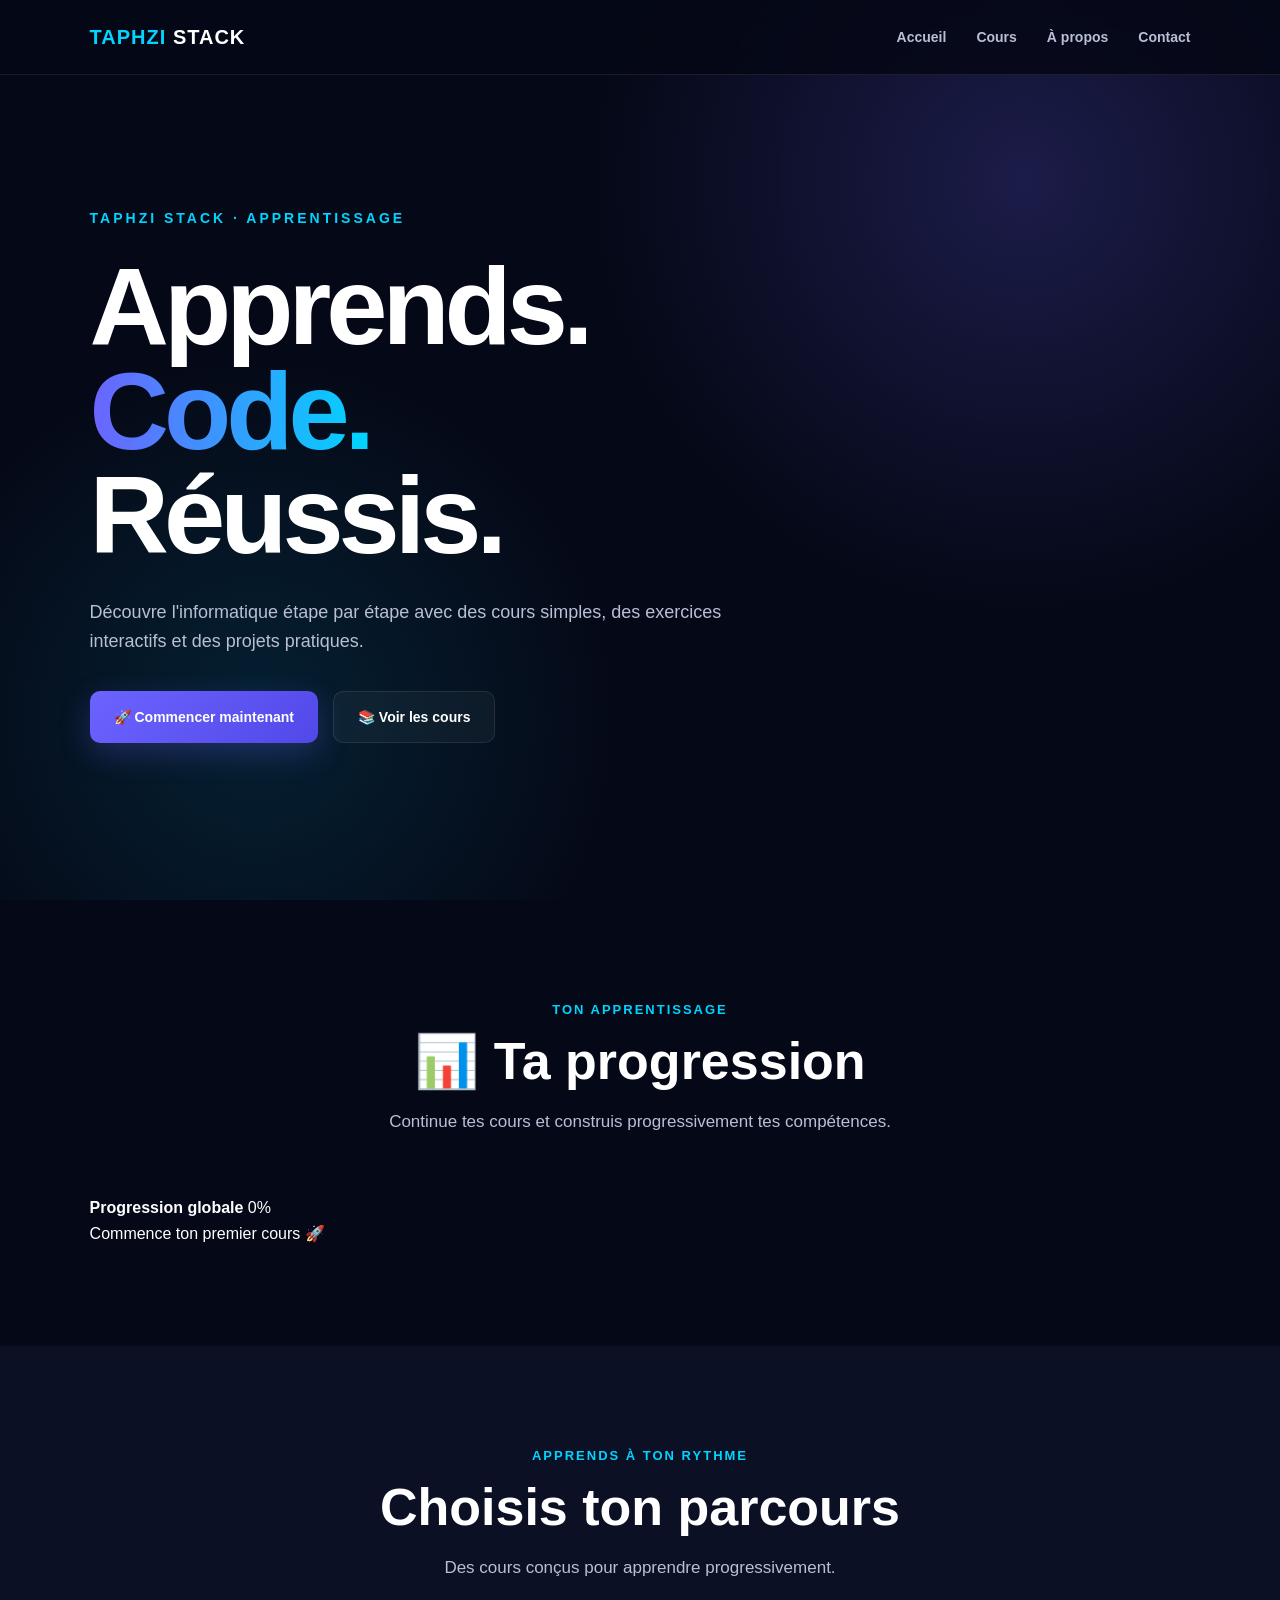
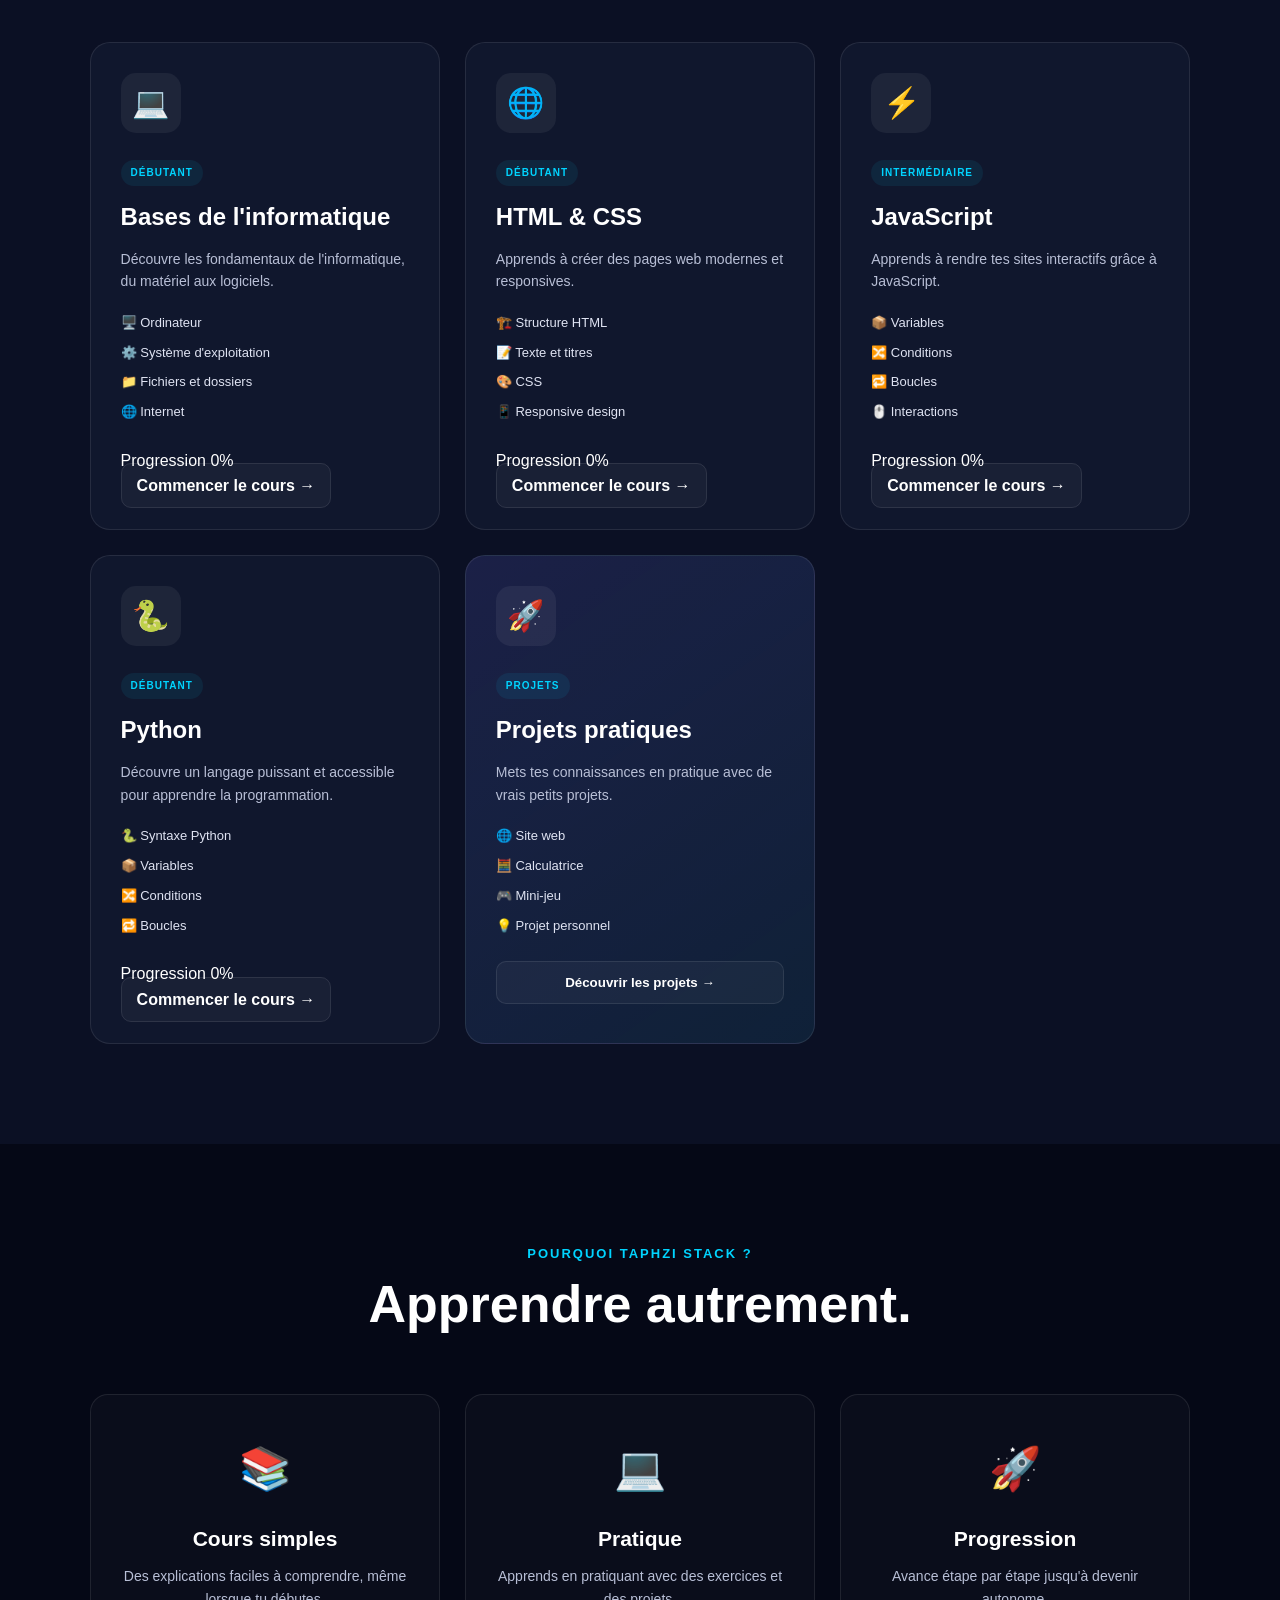
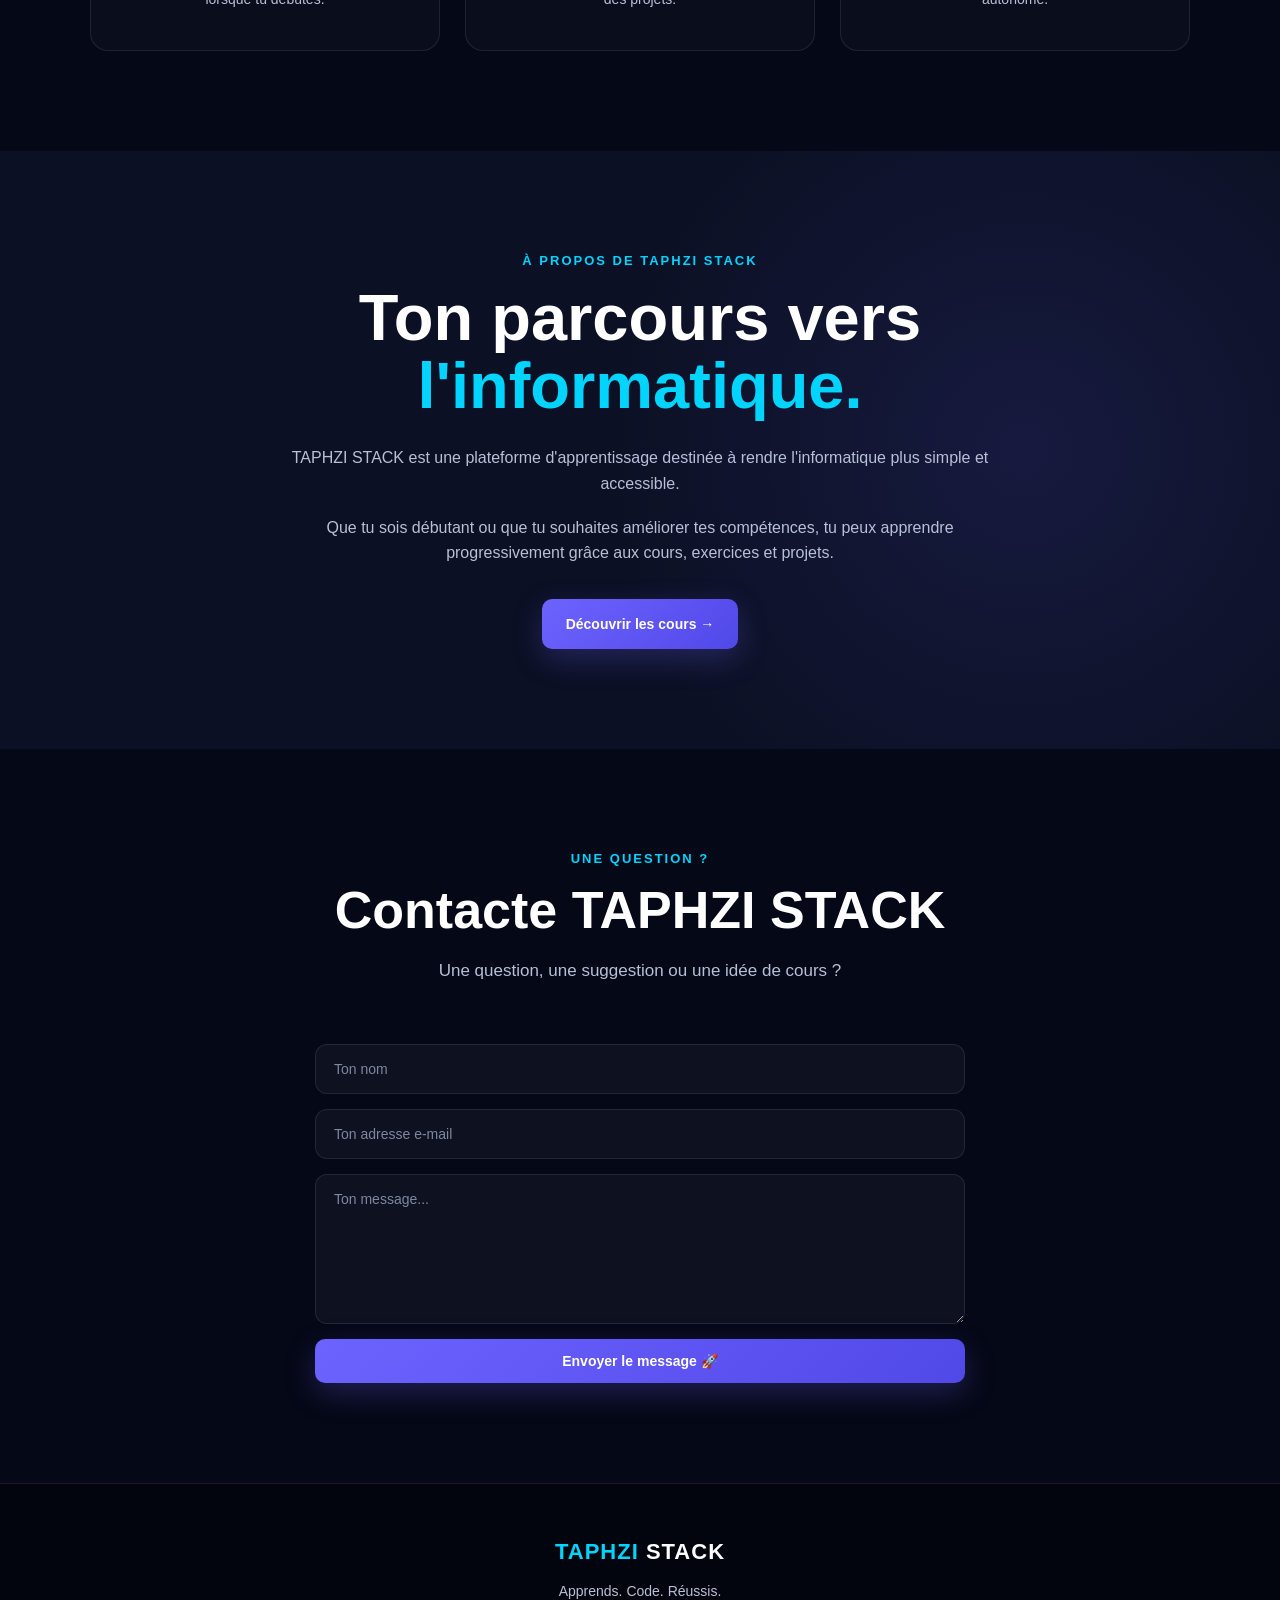
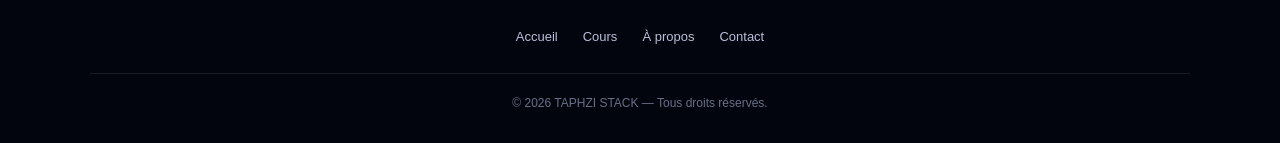
==== commit 9ea38401: "Update index.html" ====
--- a/index.html
+++ b/index.html
@@ -2,2813 +2,1081 @@
 <html lang="fr">
 
 <head>
-<meta charset="UTF-8">
-<meta name="viewport" content="width=device-width, initial-scale=1.0">
-
-<title>TAPHZI STACK — Apprendre l'informatique</title>
-
-<style>
-
-/* =========================
-   BASE
-========================= */
-
-* {
-  box-sizing: border-box;
-}
-
-html {
-  scroll-behavior: smooth;
-}
-
-body {
-  margin: 0;
-  font-family: Arial, Helvetica, sans-serif;
-  background: #080b12;
-  color: #f5f7fb;
-}
-
-button,
-a {
-  font-family: inherit;
-}
-
-button {
-  cursor: pointer;
-}
-
-
-/* =========================
-   HEADER
-========================= */
-
-.header {
-  position: sticky;
-  top: 0;
-  z-index: 1000;
-
-  display: flex;
-  justify-content: space-between;
-  align-items: center;
-
-  padding: 18px 7%;
-
-  background: rgba(8,11,18,0.95);
-  border-bottom: 1px solid #202635;
-}
-
-.logo {
-  font-size: 22px;
-  font-weight: 800;
-  letter-spacing: 1px;
-}
-
-.logo span {
-  color: #3b82f6;
-}
-
-.navbar {
-  display: flex;
-  gap: 25px;
-}
-
-.navbar a {
-  color: #cbd5e1;
-  text-decoration: none;
-  font-size: 14px;
-}
-
-.navbar a:hover {
-  color: #3b82f6;
-}
-
-
-/* =========================
-   HERO
-========================= */
-
-.hero {
-  min-height: 80vh;
-
-  display: flex;
-  align-items: center;
-
-  padding: 80px 7%;
-
-  background:
-    radial-gradient(circle at top right,
-    rgba(37,99,235,.25),
-    transparent 35%);
-}
-
-.hero-content {
-  max-width: 700px;
-}
-
-.hero-small {
-  color: #60a5fa;
-  font-weight: bold;
-  letter-spacing: 2px;
-}
-
-.hero h1 {
-  font-size: clamp(50px, 8vw, 90px);
-  line-height: .95;
-  margin: 20px 0;
-}
-
-.hero h1 span {
-  color: #3b82f6;
-}
-
-.hero p {
-  color: #aab4c5;
-  font-size: 18px;
-  line-height: 1.7;
-}
-
-.hero-buttons {
-  display: flex;
-  gap: 15px;
-  flex-wrap: wrap;
-  margin-top: 30px;
-}
-
-
-/* =========================
-   BOUTONS
-========================= */
-
-.btn {
-  display: inline-block;
-
-  padding: 13px 20px;
-
-  border: none;
-  border-radius: 10px;
-
-  text-decoration: none;
-
-  font-weight: bold;
-
-  transition: .2s;
-}
-
-.btn-primary {
-  background: #2563eb;
-  color: white;
-}
-
-.btn-primary:hover {
-  background: #1d4ed8;
-  transform: translateY(-2px);
-}
-
-.btn-secondary {
-  border: 1px solid #334155;
-  color: white;
-  background: #111827;
-}
-
-.btn-secondary:hover {
-  background: #1e293b;
-}
-
-
-/* =========================
-   SECTIONS
-========================= */
-
-.courses,
-.why,
-.about,
-.contact {
-  padding: 90px 7%;
-}
-
-.section-title {
-  text-align: center;
-  max-width: 700px;
-  margin: 0 auto 50px;
-}
-
-.section-title p {
-  color: #60a5fa;
-  font-weight: bold;
-  letter-spacing: 2px;
-}
-
-.section-title h2 {
-  font-size: 40px;
-  margin: 10px 0;
-}
-
-.section-title span {
-  color: #94a3b8;
-}
-
-
-/* =========================
-   COURS
-========================= */
-
-.course-grid {
-  display: grid;
-
-  grid-template-columns:
-    repeat(auto-fit, minmax(280px, 1fr));
-
-  gap: 25px;
-}
-
-.course-card {
-  background: #101521;
-
-  border: 1px solid #202938;
-
-  border-radius: 18px;
-
-  padding: 25px;
-
-  transition: .25s;
-}
-
-.course-card:hover {
-  transform: translateY(-5px);
-  border-color: #2563eb;
-}
-
-.course-icon {
-  font-size: 42px;
-}
-
-.course-level {
-  color: #60a5fa;
-  font-size: 12px;
-  font-weight: bold;
-}
-
-.course-content h3 {
-  font-size: 24px;
-}
-
-.course-content p {
-  color: #9ca8b8;
-  line-height: 1.6;
-}
-
-.course-content ul {
-  padding-left: 20px;
-  color: #cbd5e1;
-  line-height: 2;
-}
-
-.course-btn {
-  width: 100%;
-
-  padding: 13px;
-
-  border: none;
-  border-radius: 10px;
-
-  background: #2563eb;
-  color: white;
-
-  font-weight: bold;
-}
-
-.course-btn:hover {
-  background: #1d4ed8;
-}
-
-
-/* =========================
-   WHY
-========================= */
-
-.why {
-  background: #0c1019;
-}
-
-.why-grid {
-  display: grid;
-
-  grid-template-columns:
-    repeat(auto-fit, minmax(230px, 1fr));
-
-  gap: 20px;
-}
-
-.why-card {
-  padding: 30px;
-
-  background: #101521;
-
-  border: 1px solid #202938;
-
-  border-radius: 16px;
-
-  text-align: center;
-}
-
-.why-card div {
-  font-size: 40px;
-}
-
-.why-card p {
-  color: #9ca8b8;
-  line-height: 1.6;
-}
-
-
-/* =========================
-   ABOUT
-========================= */
-
-.about-content {
-  max-width: 750px;
-  margin: auto;
-}
-
-.about-content h2 {
-  font-size: 45px;
-}
-
-.about-content h2 span {
-  color: #3b82f6;
-}
-
-.about-content p {
-  color: #aab4c5;
-  line-height: 1.8;
-}
-
-
-/* =========================
-   CONTACT
-========================= */
-
-.contact-form {
-  max-width: 650px;
-  margin: auto;
-
-  display: flex;
-  flex-direction: column;
-
-  gap: 15px;
-}
-
-.contact-form input,
-.contact-form textarea {
-  width: 100%;
-
-  padding: 15px;
-
-  border-radius: 10px;
-
-  border: 1px solid #293548;
-
-  background: #101521;
-
-  color: white;
-
-  outline: none;
-}
-
-.contact-form textarea {
-  resize: vertical;
-}
-
-
-/* =========================
-   FOOTER
-========================= */
-
-.footer {
-  padding: 40px 7%;
-
-  text-align: center;
-
-  border-top: 1px solid #202635;
-
-  color: #94a3b8;
-}
-
-.footer-logo {
-  font-size: 22px;
-  font-weight: bold;
-}
-
-.footer-logo span {
-  color: #3b82f6;
-}
-
-.footer-links {
-  display: flex;
-  justify-content: center;
-  gap: 20px;
-  flex-wrap: wrap;
-
-  margin: 20px 0;
-}
-
-.footer-links a {
-  color: #94a3b8;
-  text-decoration: none;
-}
-
-
-/* =========================
-   PAGE DES COURS
-========================= */
-
-.course-page {
-  display: none;
-
-  min-height: 100vh;
-
-  padding: 30px 6% 80px;
-}
-
-.course-page.active {
-  display: block;
-}
-
-.course-header {
-  max-width: 900px;
-  margin: auto auto 30px;
-}
-
-.course-header h1 {
-  font-size: clamp(35px, 6vw, 60px);
-  margin: 15px 0;
-}
-
-.course-header p {
-  color: #aab4c5;
-  line-height: 1.7;
-}
-
-
-/* =========================
-   RETOUR
-========================= */
-
-.back-button {
-  margin-bottom: 30px;
-}
-
-
-/* =========================
-   CONTENU COURS
-========================= */
-
-.course-layout {
-  max-width: 1200px;
-  margin: auto;
-
-  display: grid;
-
-  grid-template-columns: 260px 1fr;
-
-  gap: 25px;
-}
-
-.lesson-menu {
-  background: #101521;
-
-  border: 1px solid #202938;
-
-  border-radius: 15px;
-
-  padding: 15px;
-
-  height: fit-content;
-
-  position: sticky;
-  top: 90px;
-}
-
-.lesson-menu h3 {
-  margin-top: 5px;
-}
-
-.lesson-link {
-  padding: 12px;
-
-  border-radius: 8px;
-
-  margin: 5px 0;
-
-  color: #b7c2d3;
-
-  cursor: pointer;
-}
-
-.lesson-link:hover {
-  background: #172033;
-}
-
-.lesson-link.active {
-  background: #2563eb;
-  color: white;
-}
-
-
-/* =========================
-   PROGRESSION
-========================= */
-
-.progress-box {
-  background: #101521;
-
-  border: 1px solid #202938;
-
-  border-radius: 15px;
-
-  padding: 18px;
-
-  margin-bottom: 20px;
-}
-
-.progress-info {
-  display: flex;
-  justify-content: space-between;
-  gap: 10px;
-}
-
-.progress-bar {
-  width: 100%;
-  height: 9px;
-
-  background: #1e293b;
-
-  border-radius: 20px;
-
-  overflow: hidden;
-
-  margin-top: 12px;
-}
-
-.progress-fill {
-  width: 0%;
-  height: 100%;
-
-  background: #2563eb;
-
-  transition: .3s;
-}
-
-
-/* =========================
-   LEÇONS
-========================= */
-
-.lesson {
-  display: none;
-
-  background: #101521;
-
-  border: 1px solid #202938;
-
-  border-radius: 18px;
-
-  padding: 30px;
-}
-
-.lesson.active {
-  display: block;
-}
-
-.lesson h2 {
-  margin-top: 0;
-  font-size: 30px;
-}
-
-.lesson h3 {
-  margin-top: 30px;
-  color: #60a5fa;
-}
-
-.lesson p {
-  color: #c2cad6;
-  line-height: 1.8;
-}
-
-.lesson .muted {
-  color: #94a3b8;
-}
-
-
-/* =========================
-   CODE
-========================= */
-
-pre {
-  overflow-x: auto;
-
-  background: #070a10;
-
-  border: 1px solid #202938;
-
-  border-radius: 10px;
-
-  padding: 20px;
-
-  color: #dbeafe;
-
-  line-height: 1.6;
-}
-
-
-/* =========================
-   QUIZ
-========================= */
-
-.quiz {
-  display: flex;
-
-  flex-direction: column;
-
-  gap: 10px;
-
-  margin: 20px 0;
-}
-
-.quiz button {
-  padding: 13px;
-
-  border: 1px solid #334155;
-
-  border-radius: 9px;
-
-  background: #151c29;
-
-  color: white;
-
-  text-align: left;
-}
-
-.quiz button:hover {
-  background: #1e293b;
-}
-
-.result {
-  min-height: 25px;
-
-  font-weight: bold;
-
-  margin: 10px 0;
-}
-
-
-/* =========================
-   MOBILE
-========================= */
-
-@media (max-width: 750px) {
-
-  .navbar {
-    display: none;
-  }
-
-  .hero {
-    min-height: 70vh;
-    padding-top: 60px;
-  }
-
-  .courses,
-  .why,
-  .about,
-  .contact {
-    padding: 60px 5%;
-  }
-
-  .course-layout {
-    grid-template-columns: 1fr;
-  }
-
-  .lesson-menu {
-    position: static;
-  }
-
-  .lesson {
-    padding: 20px;
-  }
-
-  .lesson-menu {
-    display: grid;
-    gap: 5px;
-  }
-
-  .lesson-menu h3 {
-    grid-column: 1 / -1;
-  }
-
-}
-
-</style>
+  <meta charset="UTF-8">
+  <meta name="viewport" content="width=device-width, initial-scale=1.0">
+
+  <meta name="description"
+        content="TAPHZI STACK — Apprends l'informatique, le HTML, le CSS, JavaScript et Python.">
+
+  <title>TAPHZI STACK — Apprendre l'informatique</title>
+
+  <link rel="stylesheet" href="style.css">
 </head>
 
-
 <body>
 
-
-<!-- ==================================================
-     PAGE PRINCIPALE
-================================================== -->
-
-<div id="homePage">
-
-
-<header class="header">
-
-  <div class="logo">
-    <span>TAPHZI</span> STACK
+  <!-- ================= HEADER ================= -->
+
+  <header class="header">
+
+    <div class="logo">
+      <span>TAPHZI</span> STACK
+    </div>
+
+    <nav class="navbar">
+
+      <a href="#accueil">Accueil</a>
+
+      <a href="#cours">Cours</a>
+
+      <a href="#apropos">À propos</a>
+
+      <a href="#contact">Contact</a>
+
+    </nav>
+
+  </header>
+
+
+  <!-- ================= ACCUEIL ================= -->
+
+  <main>
+
+    <section id="accueil" class="hero">
+
+      <div class="hero-content">
+
+        <p class="hero-small">
+          TAPHZI STACK · APPRENTISSAGE
+        </p>
+
+        <h1>
+          Apprends.<br>
+          <span>Code.</span><br>
+          Réussis.
+        </h1>
+
+        <p>
+          Découvre l'informatique étape par étape avec
+          des cours simples, des exercices interactifs
+          et des projets pratiques.
+        </p>
+
+        <div class="hero-buttons">
+
+          <a href="#cours"
+             class="btn btn-primary">
+            🚀 Commencer maintenant
+          </a>
+
+          <a href="#cours"
+             class="btn btn-secondary">
+            📚 Voir les cours
+          </a>
+
+        </div>
+
+      </div>
+
+    </section>
+
+
+    <!-- ================= PROGRESSION ================= -->
+
+    <section class="global-progress">
+
+      <div class="section-title">
+
+        <p>TON APPRENTISSAGE</p>
+
+        <h2>
+          📊 Ta progression
+        </h2>
+
+        <span>
+          Continue tes cours et construis progressivement
+          tes compétences.
+        </span>
+
+      </div>
+
+
+      <div class="progress-card">
+
+        <div class="progress-header">
+
+          <strong>
+            Progression globale
+          </strong>
+
+          <span id="globalProgressText">
+            0%
+          </span>
+
+        </div>
+
+
+        <div class="progress-bar">
+
+          <div id="globalProgressFill"
+               class="progress-fill">
+          </div>
+
+        </div>
+
+
+        <p id="progressMessage">
+          Commence ton premier cours 🚀
+        </p>
+
+      </div>
+
+    </section>
+
+
+    <!-- ================= COURS ================= -->
+
+    <section id="cours"
+             class="courses">
+
+      <div class="section-title">
+
+        <p>
+          APPRENDS À TON RYTHME
+        </p>
+
+        <h2>
+          Choisis ton parcours
+        </h2>
+
+        <span>
+          Des cours conçus pour apprendre progressivement.
+        </span>
+
+      </div>
+
+
+      <div class="course-grid">
+
+
+        <!-- ================= INFORMATIQUE ================= -->
+
+        <article class="course-card">
+
+          <div class="course-icon">
+            💻
+          </div>
+
+          <div class="course-content">
+
+            <span class="course-level">
+              DÉBUTANT
+            </span>
+
+            <h3>
+              Bases de l'informatique
+            </h3>
+
+            <p>
+              Découvre les fondamentaux de l'informatique,
+              du matériel aux logiciels.
+            </p>
+
+            <ul>
+
+              <li>🖥️ Ordinateur</li>
+
+              <li>⚙️ Système d'exploitation</li>
+
+              <li>📁 Fichiers et dossiers</li>
+
+              <li>🌐 Internet</li>
+
+            </ul>
+
+
+            <div class="course-progress">
+
+              <div class="course-progress-info">
+
+                <span>
+                  Progression
+                </span>
+
+                <span id="infoProgress">
+                  0%
+                </span>
+
+              </div>
+
+              <div class="small-progress">
+
+                <div id="infoProgressBar">
+                </div>
+
+              </div>
+
+            </div>
+
+
+            <a href="informatique.html"
+               class="course-btn">
+
+              Commencer le cours →
+
+            </a>
+
+          </div>
+
+        </article>
+
+
+
+        <!-- ================= HTML CSS ================= -->
+
+        <article class="course-card">
+
+          <div class="course-icon">
+            🌐
+          </div>
+
+          <div class="course-content">
+
+            <span class="course-level">
+              DÉBUTANT
+            </span>
+
+            <h3>
+              HTML & CSS
+            </h3>
+
+            <p>
+              Apprends à créer des pages web
+              modernes et responsives.
+            </p>
+
+            <ul>
+
+              <li>🏗️ Structure HTML</li>
+
+              <li>📝 Texte et titres</li>
+
+              <li>🎨 CSS</li>
+
+              <li>📱 Responsive design</li>
+
+            </ul>
+
+
+            <div class="course-progress">
+
+              <div class="course-progress-info">
+
+                <span>
+                  Progression
+                </span>
+
+                <span id="htmlProgress">
+                  0%
+                </span>
+
+              </div>
+
+              <div class="small-progress">
+
+                <div id="htmlProgressBar">
+                </div>
+
+              </div>
+
+            </div>
+
+
+            <a href="html-css.html"
+               class="course-btn">
+
+              Commencer le cours →
+
+            </a>
+
+          </div>
+
+        </article>
+
+
+
+        <!-- ================= JAVASCRIPT ================= -->
+
+        <article class="course-card">
+
+          <div class="course-icon">
+            ⚡
+          </div>
+
+          <div class="course-content">
+
+            <span class="course-level">
+              INTERMÉDIAIRE
+            </span>
+
+            <h3>
+              JavaScript
+            </h3>
+
+            <p>
+              Apprends à rendre tes sites interactifs
+              grâce à JavaScript.
+            </p>
+
+            <ul>
+
+              <li>📦 Variables</li>
+
+              <li>🔀 Conditions</li>
+
+              <li>🔁 Boucles</li>
+
+              <li>🖱️ Interactions</li>
+
+            </ul>
+
+
+            <div class="course-progress">
+
+              <div class="course-progress-info">
+
+                <span>
+                  Progression
+                </span>
+
+                <span id="jsProgress">
+                  0%
+                </span>
+
+              </div>
+
+              <div class="small-progress">
+
+                <div id="jsProgressBar">
+                </div>
+
+              </div>
+
+            </div>
+
+
+            <a href="javascript.html"
+               class="course-btn">
+
+              Commencer le cours →
+
+            </a>
+
+          </div>
+
+        </article>
+
+
+
+        <!-- ================= PYTHON ================= -->
+
+        <article class="course-card">
+
+          <div class="course-icon">
+            🐍
+          </div>
+
+          <div class="course-content">
+
+            <span class="course-level">
+              DÉBUTANT
+            </span>
+
+            <h3>
+              Python
+            </h3>
+
+            <p>
+              Découvre un langage puissant et accessible
+              pour apprendre la programmation.
+            </p>
+
+            <ul>
+
+              <li>🐍 Syntaxe Python</li>
+
+              <li>📦 Variables</li>
+
+              <li>🔀 Conditions</li>
+
+              <li>🔁 Boucles</li>
+
+            </ul>
+
+
+            <div class="course-progress">
+
+              <div class="course-progress-info">
+
+                <span>
+                  Progression
+                </span>
+
+                <span id="pythonProgress">
+                  0%
+                </span>
+
+              </div>
+
+              <div class="small-progress">
+
+                <div id="pythonProgressBar">
+                </div>
+
+              </div>
+
+            </div>
+
+
+            <a href="python.html"
+               class="course-btn">
+
+              Commencer le cours →
+
+            </a>
+
+          </div>
+
+        </article>
+
+
+
+        <!-- ================= PROJETS ================= -->
+
+        <article class="course-card special-card">
+
+          <div class="course-icon">
+            🚀
+          </div>
+
+          <div class="course-content">
+
+            <span class="course-level">
+              PROJETS
+            </span>
+
+            <h3>
+              Projets pratiques
+            </h3>
+
+            <p>
+              Mets tes connaissances en pratique
+              avec de vrais petits projets.
+            </p>
+
+            <ul>
+
+              <li>🌐 Site web</li>
+
+              <li>🧮 Calculatrice</li>
+
+              <li>🎮 Mini-jeu</li>
+
+              <li>💡 Projet personnel</li>
+
+            </ul>
+
+
+            <button class="course-btn"
+                    onclick="openProjects()">
+
+              Découvrir les projets →
+
+            </button>
+
+          </div>
+
+        </article>
+
+
+      </div>
+
+    </section>
+
+
+
+    <!-- ================= POURQUOI ================= -->
+
+    <section class="why">
+
+      <div class="section-title">
+
+        <p>
+          POURQUOI TAPHZI STACK ?
+        </p>
+
+        <h2>
+          Apprendre autrement.
+        </h2>
+
+      </div>
+
+
+      <div class="why-grid">
+
+
+        <div class="why-card">
+
+          <div>
+            📚
+          </div>
+
+          <h3>
+            Cours simples
+          </h3>
+
+          <p>
+            Des explications faciles à comprendre,
+            même lorsque tu débutes.
+          </p>
+
+        </div>
+
+
+        <div class="why-card">
+
+          <div>
+            💻
+          </div>
+
+          <h3>
+            Pratique
+          </h3>
+
+          <p>
+            Apprends en pratiquant avec des exercices
+            et des projets.
+          </p>
+
+        </div>
+
+
+        <div class="why-card">
+
+          <div>
+            🚀
+          </div>
+
+          <h3>
+            Progression
+          </h3>
+
+          <p>
+            Avance étape par étape jusqu'à devenir
+            autonome.
+          </p>
+
+        </div>
+
+
+      </div>
+
+    </section>
+
+
+
+    <!-- ================= À PROPOS ================= -->
+
+    <section id="apropos"
+             class="about">
+
+      <div class="about-content">
+
+        <p class="section-label">
+          À PROPOS DE TAPHZI STACK
+        </p>
+
+        <h2>
+          Ton parcours vers
+          <span>l'informatique.</span>
+        </h2>
+
+        <p>
+          TAPHZI STACK est une plateforme d'apprentissage
+          destinée à rendre l'informatique plus simple
+          et accessible.
+        </p>
+
+        <p>
+          Que tu sois débutant ou que tu souhaites
+          améliorer tes compétences, tu peux apprendre
+          progressivement grâce aux cours, exercices
+          et projets.
+        </p>
+
+        <a href="#cours"
+           class="btn btn-primary">
+
+          Découvrir les cours →
+
+        </a>
+
+      </div>
+
+    </section>
+
+
+
+    <!-- ================= CONTACT ================= -->
+
+    <section id="contact"
+             class="contact">
+
+      <div class="section-title">
+
+        <p>
+          UNE QUESTION ?
+        </p>
+
+        <h2>
+          Contacte TAPHZI STACK
+        </h2>
+
+        <span>
+          Une question, une suggestion ou une idée de cours ?
+        </span>
+
+      </div>
+
+
+      <form class="contact-form"
+            onsubmit="sendMessage(event)">
+
+        <input
+          type="text"
+          id="name"
+          placeholder="Ton nom"
+          required
+        >
+
+
+        <input
+          type="email"
+          id="email"
+          placeholder="Ton adresse e-mail"
+          required
+        >
+
+
+        <textarea
+          id="message"
+          rows="6"
+          placeholder="Ton message..."
+          required
+        ></textarea>
+
+
+        <button
+          type="submit"
+          class="btn btn-primary">
+
+          Envoyer le message 🚀
+
+        </button>
+
+      </form>
+
+    </section>
+
+  </main>
+
+
+
+  <!-- ================= FOOTER ================= -->
+
+  <footer class="footer">
+
+    <div class="footer-logo">
+
+      <span>TAPHZI</span> STACK
+
+    </div>
+
+    <p>
+      Apprends. Code. Réussis.
+    </p>
+
+    <div class="footer-links">
+
+      <a href="#accueil">
+        Accueil
+      </a>
+
+      <a href="#cours">
+        Cours
+      </a>
+
+      <a href="#apropos">
+        À propos
+      </a>
+
+      <a href="#contact">
+        Contact
+      </a>
+
+    </div>
+
+    <p class="copyright">
+      © 2026 TAPHZI STACK — Tous droits réservés.
+    </p>
+
+  </footer>
+
+
+
+  <!-- ================= MODALE PROJETS ================= -->
+
+  <div id="projectModal"
+       class="modal"
+       aria-hidden="true">
+
+    <div class="modal-box">
+
+      <button class="modal-close"
+              onclick="closeProjects()">
+
+        ×
+
+      </button>
+
+      <div class="modal-icon">
+        🚀
+      </div>
+
+      <h2>
+        Projets pratiques
+      </h2>
+
+      <p>
+        Les projets pratiques seront bientôt disponibles
+        sur TAPHZI STACK.
+      </p>
+
+      <button class="btn btn-primary"
+              onclick="closeProjects()">
+
+        Fermer
+
+      </button>
+
+    </div>
+
   </div>
 
-  <nav class="navbar">
-
-    <a href="#accueil">Accueil</a>
-
-    <a href="#cours">Cours</a>
-
-    <a href="#apropos">À propos</a>
-
-    <a href="#contact">Contact</a>
-
-  </nav>
-
-</header>
-
-
-<main>
-
-
-<!-- ================= HERO ================= -->
-
-<section id="accueil" class="hero">
-
-  <div class="hero-content">
-
-    <p class="hero-small">
-      TAPHZI STACK · APPRENTISSAGE
-    </p>
-
-    <h1>
-      Apprends.<br>
-      <span>Code.</span><br>
-      Réussis.
-    </h1>
-
-    <p>
-      Découvre l'informatique étape par étape
-      avec des cours simples, des exercices
-      et des projets pratiques.
-    </p>
-
-    <div class="hero-buttons">
-
-      <a href="#cours"
-         class="btn btn-primary">
-        🚀 Commencer maintenant
-      </a>
-
-      <a href="#cours"
-         class="btn btn-secondary">
-        📚 Nos cours
-      </a>
-
-    </div>
-
-  </div>
-
-</section>
-
-
-<!-- ================= COURS ================= -->
-
-<section id="cours" class="courses">
-
-<div class="section-title">
-
-<p>APPRENDS À TON RYTHME</p>
-
-<h2>Choisis ton parcours</h2>
-
-<span>
-Des cours conçus pour apprendre progressivement.
-</span>
-
-</div>
-
-
-<div class="course-grid">
-
-
-<!-- INFORMATIQUE -->
-
-<article class="course-card">
-
-<div class="course-icon">💻</div>
-
-<div class="course-content">
-
-<span class="course-level">DÉBUTANT</span>
-
-<h3>Bases de l'informatique</h3>
-
-<p>
-Découvre les fondamentaux de l'informatique.
-</p>
-
-<ul>
-<li>🖥️ Ordinateur</li>
-<li>⚙️ Système d'exploitation</li>
-<li>📁 Fichiers</li>
-<li>🌐 Internet</li>
-</ul>
-
-<button
-class="course-btn"
-onclick="openCourse('informatique')">
-
-Commencer le cours →
-
-</button>
-
-</div>
-
-</article>
-
-
-<!-- HTML CSS -->
-
-<article class="course-card">
-
-<div class="course-icon">🌐</div>
-
-<div class="course-content">
-
-<span class="course-level">DÉBUTANT</span>
-
-<h3>HTML & CSS</h3>
-
-<p>
-Apprends à créer et styliser des pages web.
-</p>
-
-<ul>
-<li>🏗️ HTML</li>
-<li>🎨 CSS</li>
-<li>🔗 Liens</li>
-<li>🖼️ Images</li>
-</ul>
-
-<button
-class="course-btn"
-onclick="openCourse('web')">
-
-Commencer le cours →
-
-</button>
-
-</div>
-
-</article>
-
-
-<!-- JAVASCRIPT -->
-
-<article class="course-card">
-
-<div class="course-icon">⚡</div>
-
-<div class="course-content">
-
-<span class="course-level">INTERMÉDIAIRE</span>
-
-<h3>JavaScript</h3>
-
-<p>
-Apprends à rendre tes sites interactifs.
-</p>
-
-<ul>
-<li>📦 Variables</li>
-<li>🔀 Conditions</li>
-<li>🔁 Boucles</li>
-<li>🖱️ Interactions</li>
-</ul>
-
-<button
-class="course-btn"
-onclick="openCourse('javascript')">
-
-Commencer le cours →
-
-</button>
-
-</div>
-
-</article>
-
-
-<!-- PYTHON -->
-
-<article class="course-card">
-
-<div class="course-icon">🐍</div>
-
-<div class="course-content">
-
-<span class="course-level">DÉBUTANT</span>
-
-<h3>Python</h3>
-
-<p>
-Découvre la programmation avec Python.
-</p>
-
-<ul>
-<li>🐍 Syntaxe</li>
-<li>📦 Variables</li>
-<li>🔀 Conditions</li>
-<li>🔁 Boucles</li>
-</ul>
-
-<button
-class="course-btn"
-onclick="openCourse('python')">
-
-Commencer le cours →
-
-</button>
-
-</div>
-
-</article>
-
-
-<!-- PROJETS -->
-
-<article class="course-card">
-
-<div class="course-icon">🚀</div>
-
-<div class="course-content">
-
-<span class="course-level">PROJETS</span>
-
-<h3>Projets pratiques</h3>
-
-<p>
-Mets tes connaissances en pratique.
-</p>
-
-<ul>
-<li>🌐 Site web</li>
-<li>🧮 Calculatrice</li>
-<li>🎮 Mini-jeu</li>
-<li>💡 Projet personnel</li>
-</ul>
-
-<button
-class="course-btn"
-onclick="alert('🚀 Les projets pratiques seront bientôt disponibles !')">
-
-Découvrir les projets →
-
-</button>
-
-</div>
-
-</article>
-
-
-</div>
-
-</section>
-
-
-<!-- ================= POURQUOI ================= -->
-
-<section class="why">
-
-<div class="section-title">
-
-<p>POURQUOI TAPHZI STACK ?</p>
-
-<h2>Apprendre autrement.</h2>
-
-</div>
-
-
-<div class="why-grid">
-
-<div class="why-card">
-
-<div>📚</div>
-
-<h3>Cours simples</h3>
-
-<p>
-Des explications faciles à comprendre.
-</p>
-
-</div>
-
-
-<div class="why-card">
-
-<div>💻</div>
-
-<h3>Pratique</h3>
-
-<p>
-Apprends avec des exercices et des projets.
-</p>
-
-</div>
-
-
-<div class="why-card">
-
-<div>🚀</div>
-
-<h3>Progression</h3>
-
-<p>
-Avance étape par étape.
-</p>
-
-</div>
-
-</div>
-
-</section>
-
-
-<!-- ================= À PROPOS ================= -->
-
-<section id="apropos" class="about">
-
-<div class="about-content">
-
-<p class="hero-small">
-À PROPOS DE TAPHZI STACK
-</p>
-
-<h2>
-Ton parcours vers
-<span>l'informatique.</span>
-</h2>
-
-<p>
-TAPHZI STACK est une plateforme d'apprentissage
-destinée à rendre l'informatique plus simple
-et accessible.
-</p>
-
-<p>
-Apprends progressivement grâce aux cours,
-exercices et projets.
-</p>
-
-<a href="#cours"
-class="btn btn-primary">
-
-Découvrir les cours →
-
-</a>
-
-</div>
-
-</section>
-
-
-<!-- ================= CONTACT ================= -->
-
-<section id="contact" class="contact">
-
-<div class="section-title">
-
-<p>UNE QUESTION ?</p>
-
-<h2>Contacte TAPHZI STACK</h2>
-
-<span>
-Une question, une suggestion ou une idée de cours ?
-</span>
-
-</div>
-
-
-<form
-class="contact-form"
-onsubmit="sendMessage(event)">
-
-<input
-type="text"
-id="name"
-placeholder="Ton nom"
-required>
-
-<input
-type="email"
-id="email"
-placeholder="Ton adresse e-mail"
-required>
-
-<textarea
-id="message"
-rows="6"
-placeholder="Ton message..."
-required></textarea>
-
-<button
-type="submit"
-class="btn btn-primary">
-
-Envoyer le message 🚀
-
-</button>
-
-</form>
-
-</section>
-
-
-</main>
-
-
-<footer class="footer">
-
-<div class="footer-logo">
-
-<span>TAPHZI</span> STACK
-
-</div>
-
-<p>
-Apprends. Code. Réussis.
-</p>
-
-<div class="footer-links">
-
-<a href="#accueil">Accueil</a>
-
-<a href="#cours">Cours</a>
-
-<a href="#apropos">À propos</a>
-
-<a href="#contact">Contact</a>
-
-</div>
-
-<p>
-© 2026 TAPHZI STACK — Tous droits réservés.
-</p>
-
-</footer>
-
-</div>
-
-
-<!-- ==================================================
-     COURS INFORMATIQUE
-================================================== -->
-
-<section id="course-informatique"
-class="course-page">
-
-<div class="course-header">
-
-<button
-class="btn btn-secondary back-button"
-onclick="closeCourse()">
-
-← Retour aux cours
-
-</button>
-
-<p class="hero-small">
-TAPHZI STACK · INFORMATIQUE
-</p>
-
-<h1>💻 Bases de l'informatique</h1>
-
-<p>
-Découvre les fondamentaux de l'informatique
-et comprends comment fonctionne un ordinateur.
-</p>
-
-</div>
-
-
-<div class="course-layout">
-
-<aside class="lesson-menu">
-
-<h3>💻 Leçons</h3>
-
-<div class="lesson-link active"
-onclick="showLesson('informatique',1,this)">
-1. Qu'est-ce que l'informatique ?
-</div>
-
-<div class="lesson-link"
-onclick="showLesson('informatique',2,this)">
-2. Les composants
-</div>
-
-<div class="lesson-link"
-onclick="showLesson('informatique',3,this)">
-3. Le processeur
-</div>
-
-<div class="lesson-link"
-onclick="showLesson('informatique',4,this)">
-4. RAM et stockage
-</div>
-
-<div class="lesson-link"
-onclick="showLesson('informatique',5,this)">
-5. Périphériques
-</div>
-
-<div class="lesson-link"
-onclick="showLesson('informatique',6,this)">
-6. Internet
-</div>
-
-<div class="lesson-link"
-onclick="showLesson('informatique',7,this)">
-7. Sécurité
-</div>
-
-<div class="lesson-link"
-onclick="showLesson('informatique',8,this)">
-8. Mini-projet
-</div>
-
-</aside>
-
-
-<section>
-
-<div class="progress-box">
-
-<div class="progress-info">
-
-<b>📊 Progression</b>
-
-<span id="infoProgress">
-0 / 8
-</span>
-
-</div>
-
-<div class="progress-bar">
-
-<div
-id="infoBar"
-class="progress-fill">
-</div>
-
-</div>
-
-</div>
-
-
-<div id="informatique-lessons">
-
-<article class="lesson active"
-id="informatique-lesson1">
-
-<h2>1. 🖥️ Qu'est-ce que l'informatique ?</h2>
-
-<p>
-L'informatique est le domaine qui permet de traiter,
-stocker et transmettre des informations grâce aux
-ordinateurs et aux systèmes numériques.
-</p>
-
-<h3>💡 Exemple</h3>
-
-<p>
-Lorsque tu utilises un smartphone, une application
-ou un ordinateur, l'informatique intervient pour
-traiter les données.
-</p>
-
-<button class="btn btn-primary"
-onclick="completeLesson('informatique',1)">
-✓ Leçon terminée
-</button>
-
-</article>
-
-
-<article class="lesson"
-id="informatique-lesson2">
-
-<h2>2. 💻 Les composants</h2>
-
-<p>
-Un ordinateur possède plusieurs composants.
-</p>
-
-<p>
-🧠 <b>CPU</b> → exécute les instructions.<br><br>
-💾 <b>RAM</b> → mémoire temporaire.<br><br>
-💽 <b>Stockage</b> → conserve les fichiers.<br><br>
-🖥️ <b>Écran</b> → affiche les informations.
-</p>
-
-<button class="btn btn-primary"
-onclick="completeLesson('informatique',2)">
-✓ Leçon terminée
-</button>
-
-</article>
-
-
-<article class="lesson"
-id="informatique-lesson3">
-
-<h2>3. 🧠 Le processeur</h2>
-
-<p>
-Le processeur, appelé CPU, exécute les instructions
-des programmes et effectue des calculs.
-</p>
-
-<pre>
-CPU
- ↓
-Exécute les instructions
- ↓
-Produit un résultat
-</pre>
-
-<button class="btn btn-primary"
-onclick="completeLesson('informatique',3)">
-✓ Leçon terminée
-</button>
-
-</article>
-
-
-<article class="lesson"
-id="informatique-lesson4">
-
-<h2>4. 💾 RAM et stockage</h2>
-
-<h3>RAM</h3>
-
-<p>
-La RAM conserve temporairement les données utilisées
-par les programmes.
-</p>
-
-<h3>Stockage</h3>
-
-<p>
-Le stockage conserve les fichiers même lorsque
-l'appareil est éteint.
-</p>
-
-<button class="btn btn-primary"
-onclick="completeLesson('informatique',4)">
-✓ Leçon terminée
-</button>
-
-</article>
-
-
-<article class="lesson"
-id="informatique-lesson5">
-
-<h2>5. ⌨️ Les périphériques</h2>
-
-<p>
-Les périphériques permettent de communiquer
-avec un ordinateur.
-</p>
-
-<p>
-⌨️ Clavier<br>
-🖱️ Souris<br>
-🎤 Microphone<br>
-🖥️ Écran<br>
-🔊 Haut-parleurs
-</p>
-
-<button class="btn btn-primary"
-onclick="completeLesson('informatique',5)">
-✓ Leçon terminée
-</button>
-
-</article>
-
-
-<article class="lesson"
-id="informatique-lesson6">
-
-<h2>6. 🌐 Internet</h2>
-
-<p>
-Internet est un vaste réseau permettant à des appareils
-de communiquer et d'échanger des données.
-</p>
-
-<p>
-Le Web est un service qui fonctionne sur Internet
-et permet notamment de consulter des sites.
-</p>
-
-<button class="btn btn-primary"
-onclick="completeLesson('informatique',6)">
-✓ Leçon terminée
-</button>
-
-</article>
-
-
-<article class="lesson"
-id="informatique-lesson7">
-
-<h2>7. 🔐 Sécurité informatique</h2>
-
-<p>
-La sécurité informatique consiste à protéger
-les appareils, les comptes et les données.
-</p>
-
-<p>
-🔑 Utilise des mots de passe solides.<br><br>
-🔒 Ne partage pas tes mots de passe.<br><br>
-🛡️ Active la double authentification.<br><br>
-⚠️ Fais attention aux liens suspects.
-</p>
-
-<button class="btn btn-primary"
-onclick="completeLesson('informatique',7)">
-✓ Leçon terminée
-</button>
-
-</article>
-
-
-<article class="lesson"
-id="informatique-lesson8">
-
-<h2>8. 🏆 Mini-projet</h2>
-
-<p>
-Trouve les caractéristiques de ton ordinateur :
-</p>
-
-<p>
-🧠 Processeur<br>
-💾 RAM<br>
-💽 Stockage<br>
-🖥️ Système d'exploitation
-</p>
-
-<p>
-🎉 Tu as terminé les bases de l'informatique !
-</p>
-
-<button class="btn btn-primary"
-onclick="completeLesson('informatique',8)">
-🏆 Terminer le parcours
-</button>
-
-</article>
-
-</div>
-
-</section>
-
-</div>
-
-</section>
-
-
-<!-- ==================================================
-     COURS HTML CSS
-================================================== -->
-
-<section id="course-web"
-class="course-page">
-
-<div class="course-header">
-
-<button
-class="btn btn-secondary back-button"
-onclick="closeCourse()">
-← Retour aux cours
-</button>
-
-<p class="hero-small">
-TAPHZI STACK · DÉVELOPPEMENT WEB
-</p>
-
-<h1>🌐 HTML & CSS</h1>
-
-<p>
-Apprends à créer et styliser tes premières pages web.
-</p>
-
-</div>
-
-
-<div class="course-layout">
-
-<aside class="lesson-menu">
-
-<h3>🌐 Leçons</h3>
-
-<div class="lesson-link active"
-onclick="showLesson('web',1,this)">
-1. Introduction
-</div>
-
-<div class="lesson-link"
-onclick="showLesson('web',2,this)">
-2. Structure HTML
-</div>
-
-<div class="lesson-link"
-onclick="showLesson('web',3,this)">
-3. Titres et textes
-</div>
-
-<div class="lesson-link"
-onclick="showLesson('web',4,this)">
-4. Liens et images
-</div>
-
-<div class="lesson-link"
-onclick="showLesson('web',5,this)">
-5. Introduction CSS
-</div>
-
-<div class="lesson-link"
-onclick="showLesson('web',6,this)">
-6. Couleurs et tailles
-</div>
-
-<div class="lesson-link"
-onclick="showLesson('web',7,this)">
-7. Les boutons
-</div>
-
-<div class="lesson-link"
-onclick="showLesson('web',8,this)">
-8. Mini-projet
-</div>
-
-</aside>
-
-
-<section>
-
-<div class="progress-box">
-
-<div class="progress-info">
-
-<b>📊 Progression HTML & CSS</b>
-
-<span id="webProgress">
-0 / 8
-</span>
-
-</div>
-
-<div class="progress-bar">
-
-<div
-id="webBar"
-class="progress-fill">
-</div>
-
-</div>
-
-</div>
-
-
-<div id="web-lessons">
-
-<article class="lesson active"
-id="web-lesson1">
-
-<h2>1. 🌐 Introduction</h2>
-
-<p>
-HTML construit la structure d'une page.
-CSS permet de modifier son apparence.
-JavaScript ajoute des interactions.
-</p>
-
-<pre>
-&lt;h1&gt;Bienvenue sur TAPHZI STACK&lt;/h1&gt;
-</pre>
-
-<button class="btn btn-primary"
-onclick="completeLesson('web',1)">
-✓ Leçon terminée
-</button>
-
-</article>
-
-
-<article class="lesson"
-id="web-lesson2">
-
-<h2>2. 🏗️ Structure HTML</h2>
-
-<pre>
-&lt;!DOCTYPE html&gt;
-
-&lt;html&gt;
-
-&lt;head&gt;
-    &lt;title&gt;Ma page&lt;/title&gt;
-&lt;/head&gt;
-
-&lt;body&gt;
-
-    &lt;h1&gt;Bonjour !&lt;/h1&gt;
-
-&lt;/body&gt;
-
-&lt;/html&gt;
-</pre>
-
-<p>
-La partie <b>head</b> contient des informations
-sur la page. La partie <b>body</b> contient
-le contenu visible.
-</p>
-
-<button class="btn btn-primary"
-onclick="completeLesson('web',2)">
-✓ Leçon terminée
-</button>
-
-</article>
-
-
-<article class="lesson"
-id="web-lesson3">
-
-<h2>3. 📝 Titres et textes</h2>
-
-<pre>
-&lt;h1&gt;Grand titre&lt;/h1&gt;
-
-&lt;h2&gt;Sous-titre&lt;/h2&gt;
-
-&lt;h3&gt;Petit titre&lt;/h3&gt;
-
-&lt;p&gt;Voici un paragraphe.&lt;/p&gt;
-</pre>
-
-<button class="btn btn-primary"
-onclick="completeLesson('web',3)">
-✓ Leçon terminée
-</button>
-
-</article>
-
-
-<article class="lesson"
-id="web-lesson4">
-
-<h2>4. 🔗 Liens et images</h2>
-
-<pre>
-&lt;a href="https://example.com"&gt;
-Visiter le site
-&lt;/a&gt;
-
-&lt;img src="image.jpg"
-alt="Mon image"&gt;
-</pre>
-
-<button class="btn btn-primary"
-onclick="completeLesson('web',4)">
-✓ Leçon terminée
-</button>
-
-</article>
-
-
-<article class="lesson"
-id="web-lesson5">
-
-<h2>5. 🎨 Introduction au CSS</h2>
-
-<pre>
-h1 {
-    color: blue;
-}
-</pre>
-
-<p>
-CSS permet de modifier l'apparence des éléments HTML.
-</p>
-
-<button class="btn btn-primary"
-onclick="completeLesson('web',5)">
-✓ Leçon terminée
-</button>
-
-</article>
-
-
-<article class="lesson"
-id="web-lesson6">
-
-<h2>6. 🌈 Couleurs et tailles</h2>
-
-<pre>
-h1 {
-    color: blue;
-    font-size: 40px;
-}
-
-p {
-    color: gray;
-}
-</pre>
-
-<button class="btn btn-primary"
-onclick="completeLesson('web',6)">
-✓ Leçon terminée
-</button>
-
-</article>
-
-
-<article class="lesson"
-id="web-lesson7">
-
-<h2>7. 🔘 Créer un bouton</h2>
-
-<pre>
-&lt;button&gt;
-    Commencer
-&lt;/button&gt;
-</pre>
-
-<pre>
-button {
-    background: blue;
-    color: white;
-    padding: 12px 20px;
-}
-</pre>
-
-<button class="btn btn-primary"
-onclick="completeLesson('web',7)">
-✓ Leçon terminée
-</button>
-
-</article>
-
-
-<article class="lesson"
-id="web-lesson8">
-
-<h2>8. 🏆 Mini-projet</h2>
-
-<pre>
-&lt;h1&gt;Mon site&lt;/h1&gt;
-
-&lt;p&gt;
-Bienvenue sur mon site !
-&lt;/p&gt;
-
-&lt;button&gt;
-Commencer
-&lt;/button&gt;
-</pre>
-
-<p>
-Personnalise ton titre, ton texte,
-ton bouton et tes couleurs.
-</p>
-
-<button class="btn btn-primary"
-onclick="completeLesson('web',8)">
-🏆 Terminer le parcours
-</button>
-
-</article>
-
-</div>
-
-</section>
-
-</div>
-
-</section>
-
-
-<!-- ==================================================
-     JAVASCRIPT
-================================================== -->
-
-<section id="course-javascript"
-class="course-page">
-
-<div class="course-header">
-
-<button
-class="btn btn-secondary back-button"
-onclick="closeCourse()">
-← Retour aux cours
-</button>
-
-<p class="hero-small">
-TAPHZI STACK · PROGRAMMATION
-</p>
-
-<h1>⚡ JavaScript</h1>
-
-<p>
-Apprends à rendre tes pages web interactives.
-</p>
-
-</div>
-
-
-<div class="course-layout">
-
-<aside class="lesson-menu">
-
-<h3>⚡ Leçons</h3>
-
-<div class="lesson-link active"
-onclick="showLesson('javascript',1,this)">
-1. Introduction
-</div>
-
-<div class="lesson-link"
-onclick="showLesson('javascript',2,this)">
-2. Variables
-</div>
-
-<div class="lesson-link"
-onclick="showLesson('javascript',3,this)">
-3. Types et opérateurs
-</div>
-
-<div class="lesson-link"
-onclick="showLesson('javascript',4,this)">
-4. Conditions
-</div>
-
-<div class="lesson-link"
-onclick="showLesson('javascript',5,this)">
-5. Boucles
-</div>
-
-<div class="lesson-link"
-onclick="showLesson('javascript',6,this)">
-6. Fonctions
-</div>
-
-<div class="lesson-link"
-onclick="showLesson('javascript',7,this)">
-7. Interactions
-</div>
-
-<div class="lesson-link"
-onclick="showLesson('javascript',8,this)">
-8. Mini-projet
-</div>
-
-</aside>
-
-
-<section>
-
-<div class="progress-box">
-
-<div class="progress-info">
-
-<b>📊 Progression JavaScript</b>
-
-<span id="jsProgress">
-0 / 8
-</span>
-
-</div>
-
-<div class="progress-bar">
-
-<div
-id="jsBar"
-class="progress-fill">
-</div>
-
-</div>
-
-</div>
-
-
-<div id="javascript-lessons">
-
-
-<article class="lesson active"
-id="javascript-lesson1">
-
-<h2>1. ⚡ Introduction</h2>
-
-<p>
-JavaScript est un langage de programmation
-utilisé notamment pour rendre les pages web
-interactives.
-</p>
-
-<pre>
-alert("Bienvenue sur TAPHZI STACK !");
-</pre>
-
-<button class="btn btn-primary"
-onclick="completeLesson('javascript',1)">
-✓ Leçon terminée
-</button>
-
-</article>
-
-
-<article class="lesson"
-id="javascript-lesson2">
-
-<h2>2. 📦 Variables</h2>
-
-<pre>
-let nom = "TAPHZI STACK";
-
-let age = 20;
-
-console.log(nom);
-
-console.log(age);
-</pre>
-
-<p>
-Une variable permet de stocker une information.
-</p>
-
-<button class="btn btn-primary"
-onclick="completeLesson('javascript',2)">
-✓ Leçon terminée
-</button>
-
-</article>
-
-
-<article class="lesson"
-id="javascript-lesson3">
-
-<h2>3. 🔢 Types et opérateurs</h2>
-
-<pre>
-let nom = "Awa";
-
-let age = 20;
-
-let prix = 10.5;
-
-let connecte = true;
-</pre>
-
-<pre>
-let a = 10;
-let b = 5;
-
-console.log(a + b);
-console.log(a - b);
-console.log(a * b);
-console.log(a / b);
-</pre>
-
-<button class="btn btn-primary"
-onclick="completeLesson('javascript',3)">
-✓ Leçon terminée
-</button>
-
-</article>
-
-
-<article class="lesson"
-id="javascript-lesson4">
-
-<h2>4. 🔀 Conditions</h2>
-
-<pre>
-let age = 18;
-
-if (age >= 18) {
-
-    console.log("Majeur");
-
-} else {
-
-    console.log("Mineur");
-
-}
-</pre>
-
-<button class="btn btn-primary"
-onclick="completeLesson('javascript',4)">
-✓ Leçon terminée
-</button>
-
-</article>
-
-
-<article class="lesson"
-id="javascript-lesson5">
-
-<h2>5. 🔁 Boucles</h2>
-
-<pre>
-for (let i = 0; i &lt; 5; i++) {
-
-    console.log(i);
-
-}
-</pre>
-
-<p>
-Cette boucle affiche les nombres de 0 à 4.
-</p>
-
-<button class="btn btn-primary"
-onclick="completeLesson('javascript',5)">
-✓ Leçon terminée
-</button>
-
-</article>
-
-
-<article class="lesson"
-id="javascript-lesson6">
-
-<h2>6. ⚙️ Fonctions</h2>
-
-<pre>
-function saluer(nom) {
-
-    console.log("Bonjour " + nom);
-
-}
-
-saluer("Awa");
-</pre>
-
-<button class="btn btn-primary"
-onclick="completeLesson('javascript',6)">
-✓ Leçon terminée
-</button>
-
-</article>
-
-
-<article class="lesson"
-id="javascript-lesson7">
-
-<h2>7. 🖱️ Interactions</h2>
-
-<pre>
-function direBonjour() {
-
-    alert("Bonjour !");
-
-}
-</pre>
-
-<button
-class="btn btn-primary"
-onclick="alert('⚡ JavaScript vient de réagir à ton clic !')">
-
-🖱️ Tester l'interaction
-
-</button>
-
-<br><br>
-
-<button class="btn btn-primary"
-onclick="completeLesson('javascript',7)">
-✓ Leçon terminée
-</button>
-
-</article>
-
-
-<article class="lesson"
-id="javascript-lesson8">
-
-<h2>8. 🏆 Mini-projet</h2>
-
-<p>
-Crée une page contenant un titre,
-un texte, un bouton et une interaction JavaScript.
-</p>
-
-<pre>
-function bienvenue() {
-
-    alert("Bienvenue sur mon site !");
-
-}
-</pre>
-
-<button class="btn btn-primary"
-onclick="completeLesson('javascript',8)">
-🏆 Terminer le parcours
-</button>
-
-</article>
-
-</div>
-
-</section>
-
-</div>
-
-</section>
-
-
-<!-- ==================================================
-     PYTHON
-================================================== -->
-
-<section id="course-python"
-class="course-page">
-
-<div class="course-header">
-
-<button
-class="btn btn-secondary back-button"
-onclick="closeCourse()">
-← Retour aux cours
-</button>
-
-<p class="hero-small">
-TAPHZI STACK · PROGRAMMATION
-</p>
-
-<h1>🐍 Python</h1>
-
-<p>
-Découvre un langage simple et puissant
-pour apprendre la programmation.
-</p>
-
-</div>
-
-
-<div class="course-layout">
-
-<aside class="lesson-menu">
-
-<h3>🐍 Leçons Python</h3>
-
-<div class="lesson-link active"
-onclick="showLesson('python',1,this)">
-1. Introduction à Python
-</div>
-
-<div class="lesson-link"
-onclick="showLesson('python',2,this)">
-2. Variables
-</div>
-
-<div class="lesson-link"
-onclick="showLesson('python',3,this)">
-3. Types de données
-</div>
-
-<div class="lesson-link"
-onclick="showLesson('python',4,this)">
-4. Conditions
-</div>
-
-<div class="lesson-link"
-onclick="showLesson('python',5,this)">
-5. Boucles
-</div>
-
-<div class="lesson-link"
-onclick="showLesson('python',6,this)">
-6. Fonctions
-</div>
-
-<div class="lesson-link"
-onclick="showLesson('python',7,this)">
-7. Listes
-</div>
-
-<div class="lesson-link"
-onclick="showLesson('python',8,this)">
-8. Mini-projet
-</div>
-
-</aside>
-
-
-<section>
-
-<div class="progress-box">
-
-<div class="progress-info">
-
-<b>📊 Progression Python</b>
-
-<span id="pythonProgress">
-0 / 8
-</span>
-
-</div>
-
-<div class="progress-bar">
-
-<div
-id="pythonBar"
-class="progress-fill">
-</div>
-
-</div>
-
-</div>
-
-
-<div id="python-lessons">
-
-
-<article class="lesson active"
-id="python-lesson1">
-
-<h2>1. 🐍 Introduction à Python</h2>
-
-<p>
-Python est un langage de programmation connu
-pour sa syntaxe relativement simple.
-</p>
-
-<h3>Premier programme</h3>
-
-<pre>
-print("Bonjour TAPHZI STACK !")
-</pre>
-
-<p>
-La fonction <b>print()</b> permet d'afficher
-une information.
-</p>
-
-<button class="btn btn-primary"
-onclick="completeLesson('python',1)">
-✓ Leçon terminée
-</button>
-
-</article>
-
-
-<article class="lesson"
-id="python-lesson2">
-
-<h2>2. 📦 Les variables</h2>
-
-<p>
-Une variable permet de stocker une information.
-</p>
-
-<pre>
-nom = "TAPHZI"
-
-age = 20
-
-print(nom)
-
-print(age)
-</pre>
-
-<p>
-Python permet de créer une variable sans
-indiquer explicitement son type.
-</p>
-
-<button class="btn btn-primary"
-onclick="completeLesson('python',2)">
-✓ Leçon terminée
-</button>
-
-</article>
-
-
-<article class="lesson"
-id="python-lesson3">
-
-<h2>3. 🔢 Les types de données</h2>
-
-<pre>
-nom = "Moussa"
-
-age = 20
-
-taille = 1.75
-
-connecte = True
-</pre>
-
-<p>
-Les données peuvent être de différents types :
-texte, entier, nombre décimal ou booléen.
-</p>
-
-<button class="btn btn-primary"
-onclick="completeLesson('python',3)">
-✓ Leçon terminée
-</button>
-
-</article>
-
-
-<article class="lesson"
-id="python-lesson4">
-
-<h2>4. 🔀 Les conditions</h2>
-
-<p>
-Une condition permet au programme de prendre
-une décision.
-</p>
-
-<pre>
-age = 18
-
-if age >= 18:
-
-    print("Majeur")
-
-else:
-
-    print("Mineur")
-</pre>
-
-<button class="btn btn-primary"
-onclick="completeLesson('python',4)">
-✓ Leçon terminée
-</button>
-
-</article>
-
-
-<article class="lesson"
-id="python-lesson5">
-
-<h2>5. 🔁 Les boucles</h2>
-
-<p>
-Une boucle permet de répéter des instructions.
-</p>
-
-<pre>
-for i in range(5):
-
-    print(i)
-</pre>
-
-<p>
-Ce programme affiche les nombres de 0 à 4.
-</p>
-
-<button class="btn btn-primary"
-onclick="completeLesson('python',5)">
-✓ Leçon terminée
-</button>
-
-</article>
-
-
-<article class="lesson"
-id="python-lesson6">
-
-<h2>6. ⚙️ Les fonctions</h2>
-
-<p>
-Une fonction regroupe des instructions
-qui peuvent être réutilisées.
-</p>
-
-<pre>
-def saluer(nom):
-
-    print("Bonjour", nom)
-
-
-saluer("Moussa")
-</pre>
-
-<button class="btn btn-primary"
-onclick="completeLesson('python',6)">
-✓ Leçon terminée
-</button>
-
-</article>
-
-
-<article class="lesson"
-id="python-lesson7">
-
-<h2>7. 📋 Les listes</h2>
-
-<p>
-Une liste permet de stocker plusieurs valeurs.
-</p>
-
-<pre>
-fruits = [
-    "pomme",
-    "banane",
-    "orange"
-]
-
-print(fruits)
-</pre>
-
-<p>
-On peut ensuite accéder aux éléments
-de la liste et les modifier.
-</p>
-
-<button class="btn btn-primary"
-onclick="completeLesson('python',7)">
-✓ Leçon terminée
-</button>
-
-</article>
-
-
-<article class="lesson"
-id="python-lesson8">
-
-<h2>8. 🏆 Mini-projet Python</h2>
-
-<p>
-Crée un petit programme qui demande
-le prénom de l'utilisateur et lui répond.
-</p>
-
-<pre>
-prenom = input("Ton prénom : ")
-
-print("Bonjour", prenom)
-</pre>
-
-<h3>🎯 Mission</h3>
-
-<p>
-Modifie le programme pour afficher
-un message personnalisé.
-</p>
-
-<button class="btn btn-primary"
-onclick="completeLesson('python',8)">
-🏆 Terminer le parcours
-</button>
-
-</article>
-
-</div>
-
-</section>
-
-</div>
-
-</section>
-
-
-<!-- ==================================================
-     JAVASCRIPT DU SITE
-================================================== -->
-
-<script>
-
-
-/* =========================
-   OUVRIR UN COURS
-========================= */
-
-function openCourse(course) {
-
-  document.getElementById("homePage").style.display = "none";
-
-  document.querySelectorAll(".course-page").forEach(function(page) {
-
-    page.classList.remove("active");
-
-  });
-
-  const selected =
-    document.getElementById("course-" + course);
-
-  if (selected) {
-
-    selected.classList.add("active");
-
-    window.scrollTo({
-      top: 0,
-      behavior: "smooth"
-    });
-
-  }
-
-}
-
-
-/* =========================
-   FERMER LE COURS
-========================= */
-
-function closeCourse() {
-
-  document.querySelectorAll(".course-page").forEach(function(page) {
-
-    page.classList.remove("active");
-
-  });
-
-  document.getElementById("homePage").style.display = "block";
-
-  window.scrollTo({
-    top: 0,
-    behavior: "smooth"
-  });
-
-}
-
-
-/* =========================
-   AFFICHER UNE LEÇON
-========================= */
-
-function showLesson(course, number, element) {
-
-  const container =
-    document.getElementById(course + "-lessons");
-
-  if (!container) return;
-
-
-  container.querySelectorAll(".lesson").forEach(function(lesson) {
-
-    lesson.classList.remove("active");
-
-  });
-
-
-  const selected =
-    document.getElementById(
-      course + "-lesson" + number
+
+
+  <!-- ================= JAVASCRIPT ================= -->
+
+  <script>
+
+    /* =========================================
+       CALCUL DE LA PROGRESSION
+    ========================================= */
+
+    function getProgress(storageName) {
+
+      try {
+
+        const data =
+          JSON.parse(
+            localStorage.getItem(storageName) || "[]"
+          );
+
+        return Math.min(
+          data.length / 8 * 100,
+          100
+        );
+
+      } catch {
+
+        return 0;
+
+      }
+
+    }
+
+
+
+    /* =========================================
+       AFFICHER PROGRESSION D'UN COURS
+    ========================================= */
+
+    function displayCourseProgress(
+      storageName,
+      textId,
+      barId
+    ) {
+
+      const progress =
+        getProgress(storageName);
+
+      const text =
+        document.getElementById(textId);
+
+      const bar =
+        document.getElementById(barId);
+
+
+      if (text) {
+
+        text.textContent =
+          Math.round(progress) + "%";
+
+      }
+
+
+      if (bar) {
+
+        bar.style.width =
+          progress + "%";
+
+      }
+
+
+      return progress;
+
+    }
+
+
+
+    /* =========================================
+       PROGRESSION GLOBALE
+    ========================================= */
+
+    function updateGlobalProgress() {
+
+      const courses = [
+
+        getProgress("taphziComputerDone"),
+
+        getProgress("taphziStackWebDone"),
+
+        getProgress("tsbJavaScriptDone"),
+
+        getProgress("tsbPythonDone")
+
+      ];
+
+
+      const total =
+        courses.reduce(
+          (sum, value) => sum + value,
+          0
+        );
+
+
+      const global =
+        total / courses.length;
+
+
+      const text =
+        document.getElementById(
+          "globalProgressText"
+        );
+
+
+      const fill =
+        document.getElementById(
+          "globalProgressFill"
+        );
+
+
+      if (text) {
+
+        text.textContent =
+          Math.round(global) + "%";
+
+      }
+
+
+      if (fill) {
+
+        fill.style.width =
+          global + "%";
+
+      }
+
+
+      const message =
+        document.getElementById(
+          "progressMessage"
+        );
+
+
+      if (!message) return;
+
+
+      if (global === 0) {
+
+        message.textContent =
+          "Commence ton premier cours 🚀";
+
+      } else if (global < 50) {
+
+        message.textContent =
+          "Bon début ! Continue comme ça 💪";
+
+      } else if (global < 100) {
+
+        message.textContent =
+          "Tu progresses très bien ! 🔥";
+
+      } else {
+
+        message.textContent =
+          "🏆 Félicitations ! Tous les cours sont terminés !";
+
+      }
+
+    }
+
+
+
+    /* =========================================
+       MODALE PROJETS
+    ========================================= */
+
+    function openProjects() {
+
+      const modal =
+        document.getElementById(
+          "projectModal"
+        );
+
+
+      modal.classList.add("show");
+
+
+      modal.setAttribute(
+        "aria-hidden",
+        "false"
+      );
+
+    }
+
+
+
+    function closeProjects() {
+
+      const modal =
+        document.getElementById(
+          "projectModal"
+        );
+
+
+      modal.classList.remove("show");
+
+
+      modal.setAttribute(
+        "aria-hidden",
+        "true"
+      );
+
+    }
+
+
+
+    /* =========================================
+       FERMER LA MODALE EN CLIQUANT À CÔTÉ
+    ========================================= */
+
+    window.addEventListener(
+      "click",
+      function(event) {
+
+        const modal =
+          document.getElementById(
+            "projectModal"
+          );
+
+
+        if (
+          event.target === modal
+        ) {
+
+          closeProjects();
+
+        }
+
+      }
     );
 
-  if (selected) {
-
-    selected.classList.add("active");
-
-  }
-
-
-  const menu =
-    element.parentElement;
-
-  menu.querySelectorAll(".lesson-link").forEach(function(link) {
-
-    link.classList.remove("active");
-
-  });
-
-
-  element.classList.add("active");
-
-
-  window.scrollTo({
-    top: 0,
-    behavior: "smooth"
-  });
-
-}
-
-
-/* =========================
-   TERMINER UNE LEÇON
-========================= */
-
-function completeLesson(course, number) {
-
-  const storageKey =
-    "taphzi_" + course + "_progress";
-
-
-  let done =
-    JSON.parse(
-      localStorage.getItem(storageKey) || "[]"
+
+
+    /* =========================================
+       CONTACT
+    ========================================= */
+
+    function sendMessage(event) {
+
+      event.preventDefault();
+
+
+      const name =
+        document.getElementById(
+          "name"
+        ).value;
+
+
+      alert(
+        "Merci " +
+        name +
+        " ! Ton message a bien été pris en compte. 🚀"
+      );
+
+
+      event.target.reset();
+
+    }
+
+
+
+    /* =========================================
+       INITIALISATION
+    ========================================= */
+
+    displayCourseProgress(
+      "taphziComputerDone",
+      "infoProgress",
+      "infoProgressBar"
     );
 
 
-  if (!done.includes(number)) {
-
-    done.push(number);
-
-    localStorage.setItem(
-      storageKey,
-      JSON.stringify(done)
+    displayCourseProgress(
+      "taphziStackWebDone",
+      "htmlProgress",
+      "htmlProgressBar"
     );
 
-  }
-
-
-  updateCourseProgress(course);
-
-
-  if (number === 8) {
-
-    alert(
-      "🎉 Félicitations ! Tu as terminé le parcours " +
-      getCourseName(course) +
-      " !"
+
+    displayCourseProgress(
+      "tsbJavaScriptDone",
+      "jsProgress",
+      "jsProgressBar"
     );
 
-  } else {
-
-    alert(
-      "✓ Leçon terminée !"
+
+    displayCourseProgress(
+      "tsbPythonDone",
+      "pythonProgress",
+      "pythonProgressBar"
     );
 
-  }
-
-}
-
-
-/* =========================
-   NOM DES COURS
-========================= */
-
-function getCourseName(course) {
-
-  if (course === "informatique") {
-    return "Bases de l'informatique";
-  }
-
-  if (course === "web") {
-    return "HTML & CSS";
-  }
-
-  if (course === "javascript") {
-    return "JavaScript";
-  }
-
-  if (course === "python") {
-    return "Python";
-  }
-
-  return course;
-
-}
-
-
-/* =========================
-   PROGRESSION
-========================= */
-
-function updateCourseProgress(course) {
-
-  const storageKey =
-    "taphzi_" + course + "_progress";
-
-
-  let done =
-    JSON.parse(
-      localStorage.getItem(storageKey) || "[]"
-    );
-
-
-  let percentage =
-    (done.length / 8) * 100;
-
-
-  let progressText;
-  let progressBar;
-
-
-  if (course === "informatique") {
-
-    progressText =
-      document.getElementById("infoProgress");
-
-    progressBar =
-      document.getElementById("infoBar");
-
-  }
-
-
-  if (course === "web") {
-
-    progressText =
-      document.getElementById("webProgress");
-
-    progressBar =
-      document.getElementById("webBar");
-
-  }
-
-
-  if (course === "javascript") {
-
-    progressText =
-      document.getElementById("jsProgress");
-
-    progressBar =
-      document.getElementById("jsBar");
-
-  }
-
-
-  if (course === "python") {
-
-    progressText =
-      document.getElementById("pythonProgress");
-
-    progressBar =
-      document.getElementById("pythonBar");
-
-  }
-
-
-  if (progressText) {
-
-    progressText.textContent =
-      done.length + " / 8";
-
-  }
-
-
-  if (progressBar) {
-
-    progressBar.style.width =
-      percentage + "%";
-
-  }
-
-}
-
-
-/* =========================
-   CHARGER LES PROGRESSIONS
-========================= */
-
-updateCourseProgress("informatique");
-
-updateCourseProgress("web");
-
-updateCourseProgress("javascript");
-
-updateCourseProgress("python");
-
-
-/* =========================
-   CONTACT
-========================= */
-
-function sendMessage(event) {
-
-  event.preventDefault();
-
-  const name =
-    document.getElementById("name").value;
-
-  alert(
-    "Merci " +
-    name +
-    " ! Ton message a bien été pris en compte."
-  );
-
-  event.target.reset();
-
-}
-
-</script>
+
+    updateGlobalProgress();
+
+  </script>
 
 </body>
+
 </html>
--- a/style.css
+++ b/style.css
@@ -0,0 +1,1033 @@
+/* =========================================================
+   TAPHZI STACK — STYLE PRINCIPAL
+   ========================================================= */
+
+
+/* ================= RESET ================= */
+
+* {
+  margin: 0;
+  padding: 0;
+  box-sizing: border-box;
+}
+
+html {
+  scroll-behavior: smooth;
+}
+
+body {
+  font-family: Arial, Helvetica, sans-serif;
+  background: #050816;
+  color: #ffffff;
+  line-height: 1.6;
+}
+
+
+/* ================= VARIABLES ================= */
+
+:root {
+  --background: #050816;
+  --background-light: #0b1024;
+  --card: #10172d;
+  --card-hover: #151e3b;
+  --primary: #6c63ff;
+  --primary-light: #8d86ff;
+  --secondary: #00d4ff;
+  --text: #ffffff;
+  --text-light: #b8bfd6;
+  --border: rgba(255, 255, 255, 0.09);
+}
+
+
+/* ================= GENERAL ================= */
+
+a {
+  color: inherit;
+  text-decoration: none;
+}
+
+button,
+input,
+textarea {
+  font-family: inherit;
+}
+
+button {
+  cursor: pointer;
+}
+
+section {
+  padding: 100px 7%;
+}
+
+.section-title {
+  text-align: center;
+  max-width: 750px;
+  margin: 0 auto 60px;
+}
+
+.section-title p,
+.section-label {
+  color: var(--secondary);
+  font-size: 13px;
+  font-weight: bold;
+  letter-spacing: 2px;
+  margin-bottom: 12px;
+}
+
+.section-title h2 {
+  font-size: clamp(32px, 5vw, 52px);
+  line-height: 1.1;
+  margin-bottom: 18px;
+}
+
+.section-title span {
+  color: var(--text-light);
+  font-size: 17px;
+}
+
+
+/* ================= HEADER ================= */
+
+.header {
+  position: fixed;
+  top: 0;
+  left: 0;
+  width: 100%;
+  height: 75px;
+
+  display: flex;
+  align-items: center;
+  justify-content: space-between;
+
+  padding: 0 7%;
+
+  background: rgba(5, 8, 22, 0.85);
+  backdrop-filter: blur(15px);
+
+  border-bottom: 1px solid var(--border);
+
+  z-index: 1000;
+}
+
+
+/* LOGO */
+
+.logo {
+  font-size: 20px;
+  font-weight: 800;
+  letter-spacing: 1px;
+}
+
+.logo span {
+  color: var(--secondary);
+}
+
+
+/* NAVBAR */
+
+.navbar {
+  display: flex;
+  align-items: center;
+  gap: 30px;
+}
+
+.navbar a {
+  color: var(--text-light);
+  font-size: 14px;
+  font-weight: 600;
+
+  transition: 0.25s;
+}
+
+.navbar a:hover {
+  color: #ffffff;
+}
+
+
+/* ================= HERO ================= */
+
+.hero {
+  min-height: 100vh;
+
+  display: flex;
+  align-items: center;
+
+  padding-top: 150px;
+
+  position: relative;
+  overflow: hidden;
+
+  background:
+    radial-gradient(
+      circle at 80% 20%,
+      rgba(108, 99, 255, 0.22),
+      transparent 35%
+    ),
+    radial-gradient(
+      circle at 20% 80%,
+      rgba(0, 212, 255, 0.12),
+      transparent 30%
+    ),
+    var(--background);
+}
+
+
+.hero-content {
+  max-width: 850px;
+}
+
+
+.hero-small {
+  color: var(--secondary);
+  font-size: 14px;
+  font-weight: bold;
+  letter-spacing: 3px;
+  margin-bottom: 25px;
+}
+
+
+.hero h1 {
+  font-size: clamp(55px, 10vw, 110px);
+  line-height: 0.95;
+  letter-spacing: -5px;
+  margin-bottom: 30px;
+}
+
+
+.hero h1 span {
+  background: linear-gradient(
+    90deg,
+    var(--primary),
+    var(--secondary)
+  );
+
+  -webkit-background-clip: text;
+  background-clip: text;
+  color: transparent;
+}
+
+
+.hero-content > p:not(.hero-small) {
+  max-width: 650px;
+  color: var(--text-light);
+  font-size: 18px;
+  margin-bottom: 35px;
+}
+
+
+/* ================= BUTTONS ================= */
+
+.hero-buttons {
+  display: flex;
+  flex-wrap: wrap;
+  gap: 15px;
+}
+
+
+.btn {
+  display: inline-flex;
+  align-items: center;
+  justify-content: center;
+
+  padding: 14px 24px;
+
+  border-radius: 10px;
+
+  font-size: 14px;
+  font-weight: bold;
+
+  transition:
+    transform 0.25s,
+    box-shadow 0.25s,
+    background 0.25s;
+}
+
+
+.btn:hover {
+  transform: translateY(-3px);
+}
+
+
+.btn-primary {
+  color: #ffffff;
+
+  background: linear-gradient(
+    135deg,
+    var(--primary),
+    #5148e8
+  );
+
+  box-shadow:
+    0 10px 30px rgba(108, 99, 255, 0.25);
+}
+
+
+.btn-primary:hover {
+  box-shadow:
+    0 15px 40px rgba(108, 99, 255, 0.4);
+}
+
+
+.btn-secondary {
+  color: #ffffff;
+
+  border: 1px solid var(--border);
+
+  background: rgba(255, 255, 255, 0.04);
+}
+
+
+.btn-secondary:hover {
+  background: rgba(255, 255, 255, 0.08);
+}
+
+
+/* ================= COURSES ================= */
+
+.courses {
+  background: var(--background-light);
+}
+
+
+.course-grid {
+  max-width: 1250px;
+  margin: auto;
+
+  display: grid;
+
+  grid-template-columns:
+    repeat(3, minmax(0, 1fr));
+
+  gap: 25px;
+}
+
+
+/* COURSE CARD */
+
+.course-card {
+  position: relative;
+
+  padding: 30px;
+
+  background: var(--card);
+
+  border: 1px solid var(--border);
+
+  border-radius: 20px;
+
+  overflow: hidden;
+
+  transition:
+    transform 0.3s,
+    border-color 0.3s,
+    background 0.3s;
+}
+
+
+.course-card::before {
+  content: "";
+
+  position: absolute;
+
+  top: 0;
+  left: 0;
+
+  width: 100%;
+  height: 3px;
+
+  background: linear-gradient(
+    90deg,
+    var(--primary),
+    var(--secondary)
+  );
+
+  opacity: 0;
+
+  transition: 0.3s;
+}
+
+
+.course-card:hover {
+  transform: translateY(-8px);
+
+  background: var(--card-hover);
+
+  border-color: rgba(108, 99, 255, 0.4);
+}
+
+
+.course-card:hover::before {
+  opacity: 1;
+}
+
+
+/* SPECIAL CARD */
+
+.special-card {
+  background:
+    linear-gradient(
+      145deg,
+      rgba(108, 99, 255, 0.12),
+      rgba(0, 212, 255, 0.05)
+    ),
+    var(--card);
+}
+
+
+/* COURSE ICON */
+
+.course-icon {
+  width: 60px;
+  height: 60px;
+
+  display: flex;
+  align-items: center;
+  justify-content: center;
+
+  font-size: 30px;
+
+  border-radius: 15px;
+
+  margin-bottom: 25px;
+
+  background: rgba(255, 255, 255, 0.06);
+}
+
+
+/* COURSE LEVEL */
+
+.course-level {
+  display: inline-block;
+
+  padding: 5px 10px;
+
+  border-radius: 50px;
+
+  color: var(--secondary);
+
+  background: rgba(0, 212, 255, 0.08);
+
+  font-size: 10px;
+  font-weight: bold;
+
+  letter-spacing: 1px;
+
+  margin-bottom: 12px;
+}
+
+
+.course-content h3 {
+  font-size: 24px;
+  margin-bottom: 12px;
+}
+
+
+.course-content p {
+  color: var(--text-light);
+  font-size: 14px;
+  margin-bottom: 20px;
+}
+
+
+.course-content ul {
+  list-style: none;
+
+  display: grid;
+  gap: 9px;
+
+  margin-bottom: 25px;
+}
+
+
+.course-content li {
+  color: #dfe3f2;
+  font-size: 13px;
+}
+
+
+/* COURSE BUTTON */
+
+.course-btn {
+  width: 100%;
+
+  padding: 13px 15px;
+
+  border: 1px solid var(--border);
+  border-radius: 10px;
+
+  background: rgba(255, 255, 255, 0.04);
+
+  color: #ffffff;
+
+  font-weight: bold;
+
+  transition: 0.25s;
+}
+
+
+.course-btn:hover {
+  background: var(--primary);
+
+  border-color: var(--primary);
+}
+
+
+/* ================= WHY ================= */
+
+.why {
+  background: var(--background);
+}
+
+
+.why-grid {
+  max-width: 1100px;
+  margin: auto;
+
+  display: grid;
+
+  grid-template-columns:
+    repeat(3, minmax(0, 1fr));
+
+  gap: 25px;
+}
+
+
+.why-card {
+  text-align: center;
+
+  padding: 40px 25px;
+
+  border: 1px solid var(--border);
+
+  border-radius: 18px;
+
+  background: rgba(255, 255, 255, 0.025);
+
+  transition: 0.3s;
+}
+
+
+.why-card:hover {
+  transform: translateY(-5px);
+
+  background: rgba(255, 255, 255, 0.05);
+}
+
+
+.why-card > div {
+  font-size: 42px;
+  margin-bottom: 20px;
+}
+
+
+.why-card h3 {
+  font-size: 21px;
+  margin-bottom: 10px;
+}
+
+
+.why-card p {
+  color: var(--text-light);
+  font-size: 14px;
+}
+
+
+/* ================= ABOUT ================= */
+
+.about {
+  background:
+    radial-gradient(
+      circle at 80% 50%,
+      rgba(108, 99, 255, 0.12),
+      transparent 40%
+    ),
+    var(--background-light);
+}
+
+
+.about-content {
+  max-width: 850px;
+  margin: auto;
+
+  text-align: center;
+}
+
+
+.about-content h2 {
+  font-size: clamp(35px, 6vw, 65px);
+
+  line-height: 1.05;
+
+  margin-bottom: 25px;
+}
+
+
+.about-content h2 span {
+  color: var(--secondary);
+}
+
+
+.about-content > p:not(.section-label) {
+  color: var(--text-light);
+
+  max-width: 700px;
+
+  margin:
+    0 auto 18px;
+
+  font-size: 16px;
+}
+
+
+.about-content .btn {
+  margin-top: 15px;
+}
+
+
+/* ================= CONTACT ================= */
+
+.contact {
+  background: var(--background);
+}
+
+
+.contact-form {
+  max-width: 650px;
+  margin: auto;
+
+  display: flex;
+  flex-direction: column;
+
+  gap: 15px;
+}
+
+
+.contact-form input,
+.contact-form textarea {
+  width: 100%;
+
+  padding: 16px 18px;
+
+  border: 1px solid var(--border);
+
+  border-radius: 12px;
+
+  outline: none;
+
+  background: rgba(255, 255, 255, 0.04);
+
+  color: #ffffff;
+
+  font-size: 14px;
+
+  transition: 0.25s;
+}
+
+
+.contact-form input::placeholder,
+.contact-form textarea::placeholder {
+  color: #7f879f;
+}
+
+
+.contact-form input:focus,
+.contact-form textarea:focus {
+  border-color: var(--primary);
+
+  background: rgba(255, 255, 255, 0.06);
+}
+
+
+.contact-form textarea {
+  resize: vertical;
+  min-height: 150px;
+}
+
+
+.contact-form button {
+  border: none;
+}
+
+
+/* ================= FOOTER ================= */
+
+.footer {
+  padding: 50px 7% 30px;
+
+  text-align: center;
+
+  background: #03050e;
+
+  border-top: 1px solid var(--border);
+}
+
+
+.footer-logo {
+  font-size: 22px;
+  font-weight: 800;
+  letter-spacing: 1px;
+
+  margin-bottom: 10px;
+}
+
+
+.footer-logo span {
+  color: var(--secondary);
+}
+
+
+.footer > p {
+  color: var(--text-light);
+  font-size: 14px;
+}
+
+
+.footer-links {
+  display: flex;
+  justify-content: center;
+  flex-wrap: wrap;
+
+  gap: 25px;
+
+  margin: 25px 0;
+}
+
+
+.footer-links a {
+  color: var(--text-light);
+
+  font-size: 13px;
+
+  transition: 0.25s;
+}
+
+
+.footer-links a:hover {
+  color: #ffffff;
+}
+
+
+.footer .copyright {
+  padding-top: 20px;
+
+  border-top: 1px solid var(--border);
+
+  font-size: 12px;
+
+  color: #687087;
+}
+
+
+/* ================= MODAL ================= */
+
+.modal {
+  position: fixed;
+
+  inset: 0;
+
+  display: flex;
+
+  align-items: center;
+  justify-content: center;
+
+  padding: 20px;
+
+  background: rgba(0, 0, 0, 0.75);
+
+  backdrop-filter: blur(8px);
+
+  opacity: 0;
+
+  visibility: hidden;
+
+  transition:
+    opacity 0.25s,
+    visibility 0.25s;
+
+  z-index: 2000;
+}
+
+
+.modal.show {
+  opacity: 1;
+  visibility: visible;
+}
+
+
+.modal-box {
+  position: relative;
+
+  width: 100%;
+  max-width: 480px;
+
+  padding: 40px 30px;
+
+  text-align: center;
+
+  border: 1px solid var(--border);
+
+  border-radius: 20px;
+
+  background: var(--card);
+
+  transform: translateY(20px);
+
+  transition: transform 0.25s;
+}
+
+
+.modal.show .modal-box {
+  transform: translateY(0);
+}
+
+
+.modal-close {
+  position: absolute;
+
+  top: 15px;
+  right: 18px;
+
+  width: 35px;
+  height: 35px;
+
+  border: none;
+  border-radius: 50%;
+
+  background: rgba(255, 255, 255, 0.07);
+
+  color: #ffffff;
+
+  font-size: 24px;
+
+  line-height: 1;
+
+  transition: 0.2s;
+}
+
+
+.modal-close:hover {
+  background: rgba(255, 255, 255, 0.15);
+}
+
+
+.modal-icon {
+  font-size: 50px;
+  margin-bottom: 15px;
+}
+
+
+.modal-box h2 {
+  font-size: 28px;
+  margin-bottom: 15px;
+}
+
+
+.modal-box p {
+  color: var(--text-light);
+
+  margin-bottom: 25px;
+}
+
+
+/* ================= SELECTION ================= */
+
+::selection {
+  background: var(--primary);
+  color: #ffffff;
+}
+
+
+/* ================= SCROLLBAR ================= */
+
+::-webkit-scrollbar {
+  width: 8px;
+}
+
+
+::-webkit-scrollbar-track {
+  background: var(--background);
+}
+
+
+::-webkit-scrollbar-thumb {
+  background: #303858;
+  border-radius: 20px;
+}
+
+
+::-webkit-scrollbar-thumb:hover {
+  background: var(--primary);
+}
+
+
+/* =========================================================
+   RESPONSIVE — TABLETTE
+   ========================================================= */
+
+@media (max-width: 950px) {
+
+  .course-grid {
+    grid-template-columns:
+      repeat(2, minmax(0, 1fr));
+  }
+
+  .why-grid {
+    grid-template-columns:
+      repeat(2, minmax(0, 1fr));
+  }
+
+  .why-card:last-child {
+    grid-column: 1 / -1;
+    max-width: 500px;
+    width: 100%;
+    margin: auto;
+  }
+
+}
+
+
+/* =========================================================
+   RESPONSIVE — MOBILE
+   ========================================================= */
+
+@media (max-width: 650px) {
+
+  section {
+    padding: 75px 5%;
+  }
+
+
+  /* HEADER */
+
+  .header {
+    height: 65px;
+    padding: 0 5%;
+  }
+
+
+  .logo {
+    font-size: 17px;
+  }
+
+
+  .navbar {
+    gap: 12px;
+  }
+
+
+  .navbar a {
+    font-size: 11px;
+  }
+
+
+  .navbar a:nth-child(3),
+  .navbar a:nth-child(4) {
+    display: none;
+  }
+
+
+  /* HERO */
+
+  .hero {
+    min-height: 100vh;
+
+    padding:
+      130px 5%
+      80px;
+  }
+
+
+  .hero-small {
+    font-size: 11px;
+    letter-spacing: 2px;
+  }
+
+
+  .hero h1 {
+    font-size: clamp(48px, 16vw, 75px);
+
+    letter-spacing: -3px;
+  }
+
+
+  .hero-content > p:not(.hero-small) {
+    font-size: 16px;
+  }
+
+
+  .hero-buttons {
+    flex-direction: column;
+  }
+
+
+  .hero-buttons .btn {
+    width: 100%;
+  }
+
+
+  /* COURSES */
+
+  .course-grid {
+    grid-template-columns: 1fr;
+  }
+
+
+  .course-card {
+    padding: 25px;
+  }
+
+
+  /* WHY */
+
+  .why-grid {
+    grid-template-columns: 1fr;
+  }
+
+
+  .why-card:last-child {
+    grid-column: auto;
+    max-width: none;
+  }
+
+
+  /* ABOUT */
+
+  .about-content h2 {
+    font-size: 40px;
+  }
+
+
+  /* FOOTER */
+
+  .footer-links {
+    gap: 15px;
+  }
+
+}
+
+
+/* ================= SMALL MOBILE ================= */
+
+@media (max-width: 400px) {
+
+  .navbar {
+    gap: 8px;
+  }
+
+
+  .navbar a {
+    font-size: 10px;
+  }
+
+
+  .hero h1 {
+    font-size: 48px;
+  }
+
+
+  .course-card {
+    padding: 22px;
+  }
+
+}
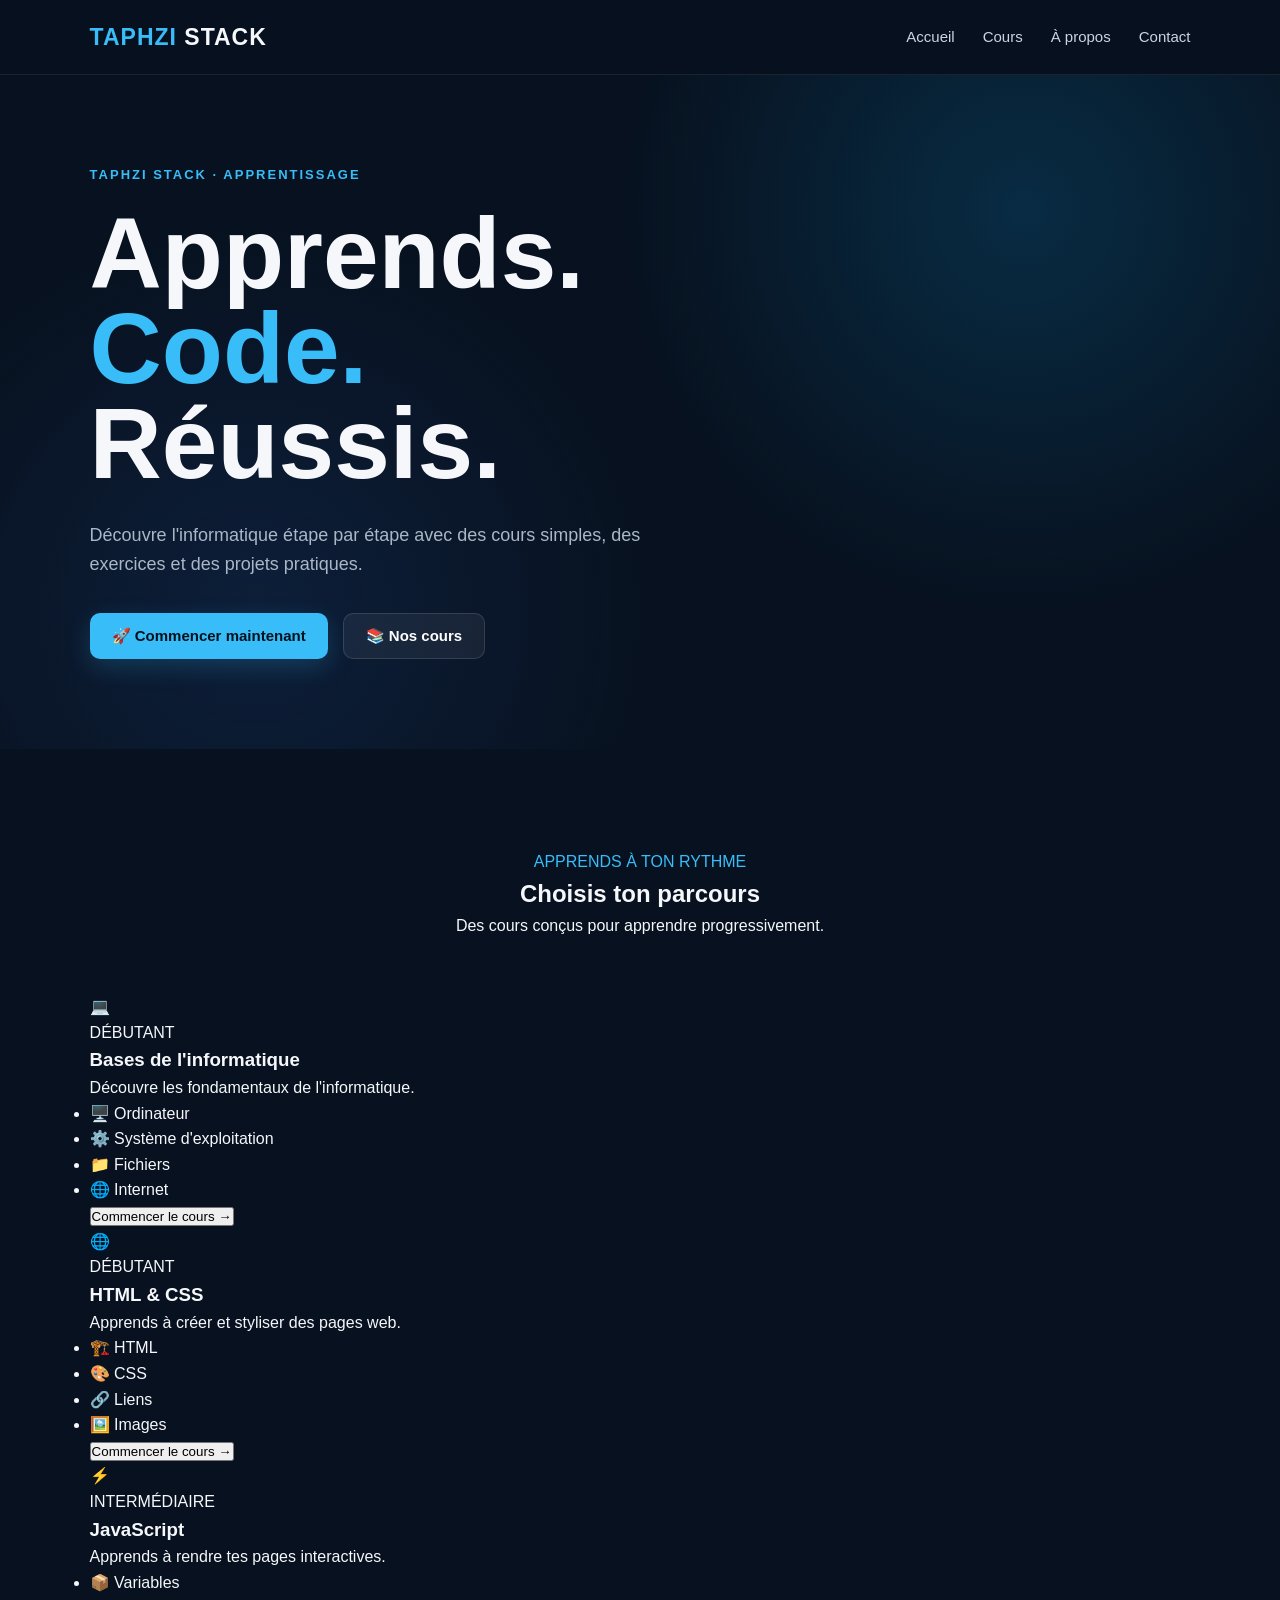
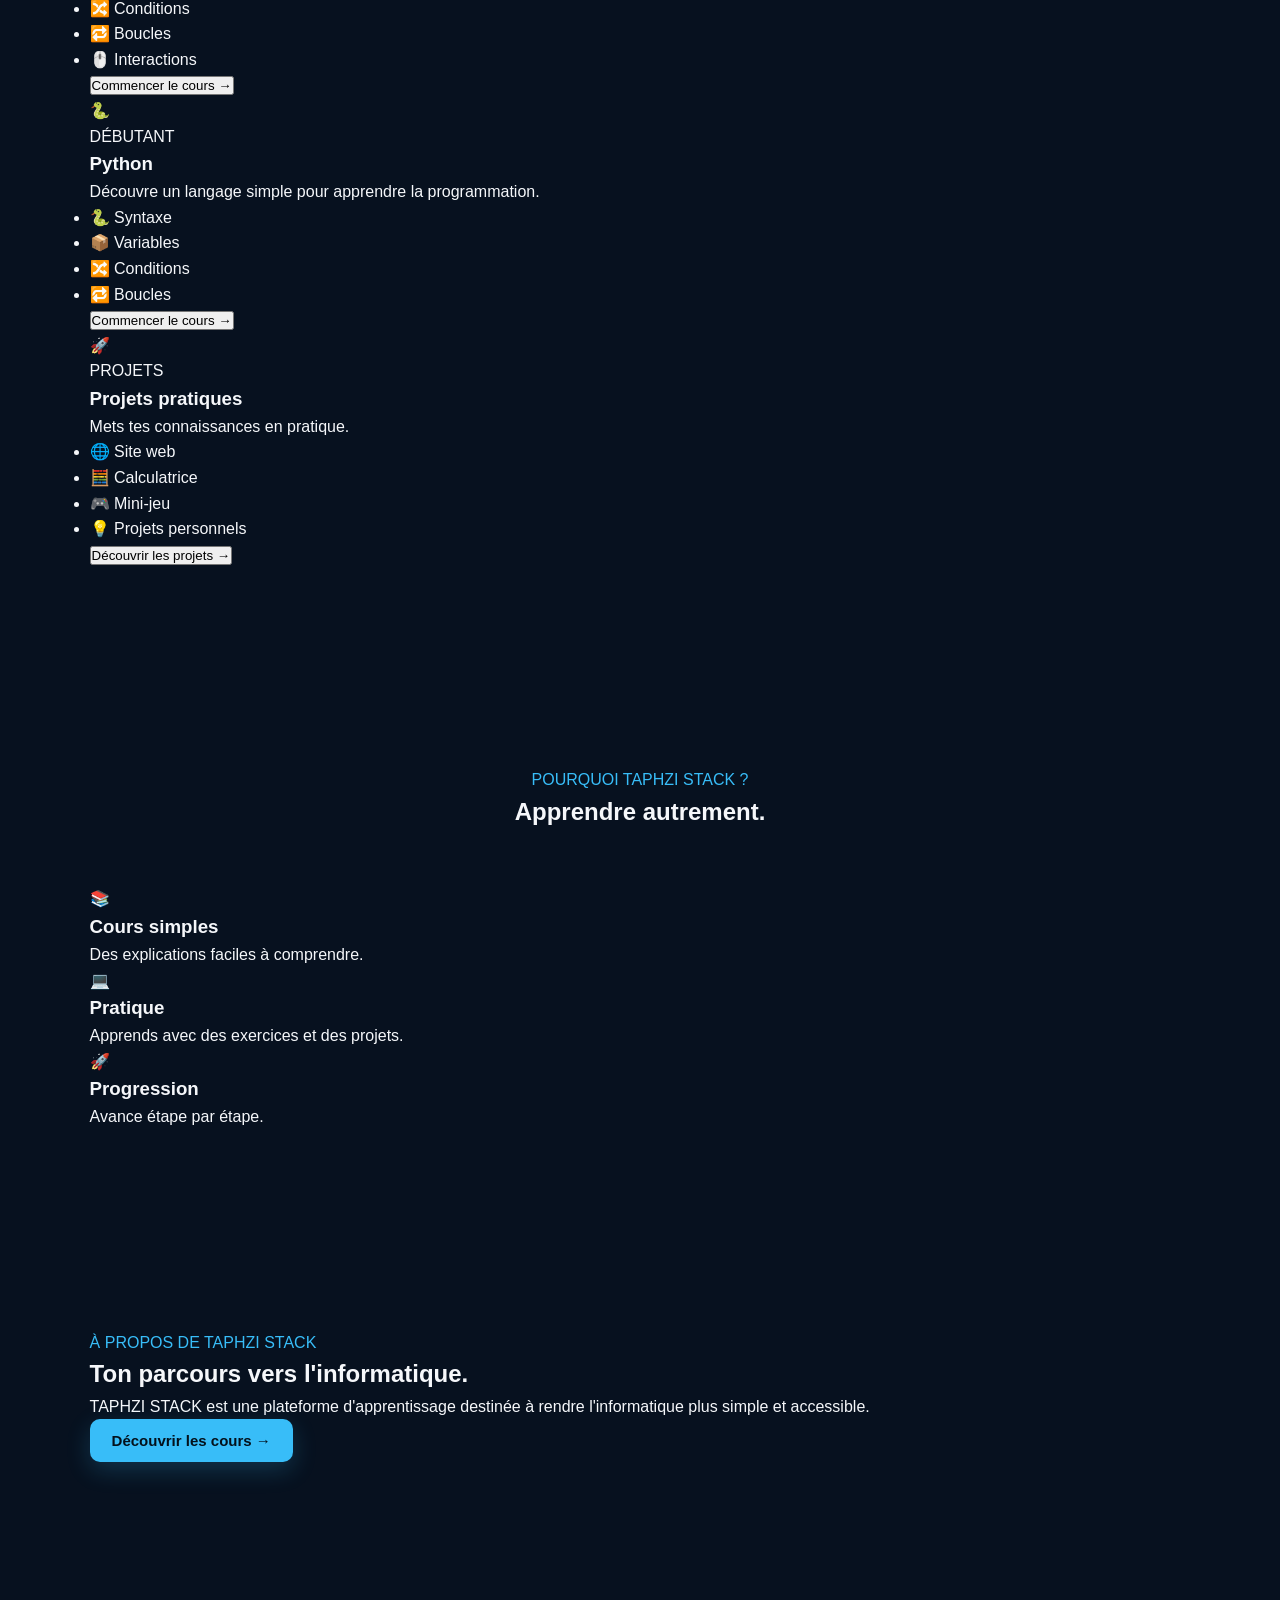
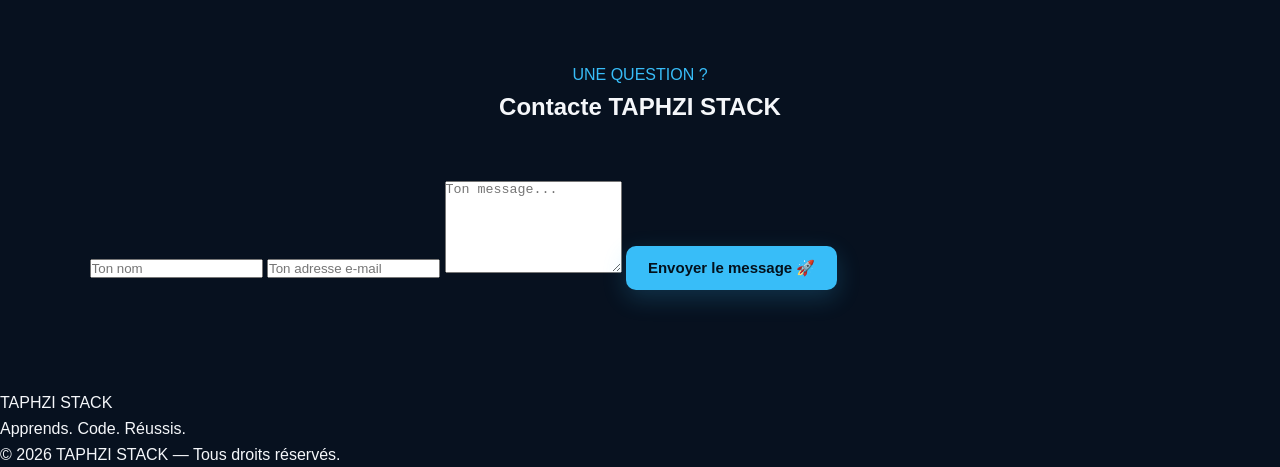
==== commit 02bfaaaf: "Update index.html" ====
--- a/index.html
+++ b/index.html
@@ -5,9 +5,6 @@
   <meta charset="UTF-8">
   <meta name="viewport" content="width=device-width, initial-scale=1.0">
 
-  <meta name="description"
-        content="TAPHZI STACK — Apprends l'informatique, le HTML, le CSS, JavaScript et Python.">
-
   <title>TAPHZI STACK — Apprendre l'informatique</title>
 
   <link rel="stylesheet" href="style.css">
@@ -15,1068 +12,1508 @@
 
 <body>
 
-  <!-- ================= HEADER ================= -->
-
-  <header class="header">
-
-    <div class="logo">
-      <span>TAPHZI</span> STACK
-    </div>
-
-    <nav class="navbar">
-
-      <a href="#accueil">Accueil</a>
-
-      <a href="#cours">Cours</a>
-
-      <a href="#apropos">À propos</a>
-
-      <a href="#contact">Contact</a>
-
-    </nav>
-
-  </header>
-
-
-  <!-- ================= ACCUEIL ================= -->
-
-  <main>
-
-    <section id="accueil" class="hero">
-
-      <div class="hero-content">
-
-        <p class="hero-small">
-          TAPHZI STACK · APPRENTISSAGE
+<!-- =====================================================
+     HEADER
+===================================================== -->
+
+<header class="header">
+
+  <div class="logo">
+    <span>TAPHZI</span> STACK
+  </div>
+
+  <nav class="navbar">
+
+    <a href="#" onclick="showHome()">
+      Accueil
+    </a>
+
+    <a href="#" onclick="showCourses()">
+      Cours
+    </a>
+
+    <a href="#apropos">
+      À propos
+    </a>
+
+    <a href="#contact">
+      Contact
+    </a>
+
+  </nav>
+
+</header>
+
+
+<!-- =====================================================
+     PAGE D'ACCUEIL
+===================================================== -->
+
+<main id="homePage">
+
+  <section class="hero">
+
+    <div class="hero-content">
+
+      <p class="hero-small">
+        TAPHZI STACK · APPRENTISSAGE
+      </p>
+
+      <h1>
+        Apprends.<br>
+        <span>Code.</span><br>
+        Réussis.
+      </h1>
+
+      <p>
+        Découvre l'informatique étape par étape
+        avec des cours simples, des exercices
+        et des projets pratiques.
+      </p>
+
+      <div class="hero-buttons">
+
+        <button
+          class="btn btn-primary"
+          onclick="showCourses()">
+
+          🚀 Commencer maintenant
+
+        </button>
+
+        <button
+          class="btn btn-secondary"
+          onclick="showCourses()">
+
+          📚 Nos cours
+
+        </button>
+
+      </div>
+
+    </div>
+
+  </section>
+
+
+  <!-- =================================================
+       COURS
+  ================================================== -->
+
+  <section id="cours" class="courses">
+
+    <div class="section-title">
+
+      <p>
+        APPRENDS À TON RYTHME
+      </p>
+
+      <h2>
+        Choisis ton parcours
+      </h2>
+
+      <span>
+        Des cours conçus pour apprendre progressivement.
+      </span>
+
+    </div>
+
+
+    <div class="course-grid">
+
+
+      <!-- INFORMATIQUE -->
+
+      <article class="course-card">
+
+        <div class="course-icon">
+          💻
+        </div>
+
+        <div class="course-content">
+
+          <span class="course-level">
+            DÉBUTANT
+          </span>
+
+          <h3>
+            Bases de l'informatique
+          </h3>
+
+          <p>
+            Découvre les fondamentaux de l'informatique.
+          </p>
+
+          <ul>
+            <li>🖥️ Ordinateur</li>
+            <li>⚙️ Système d'exploitation</li>
+            <li>📁 Fichiers</li>
+            <li>🌐 Internet</li>
+          </ul>
+
+          <button
+            class="course-btn"
+            onclick="openCourse('informatique')">
+
+            Commencer le cours →
+
+          </button>
+
+        </div>
+
+      </article>
+
+
+      <!-- HTML CSS -->
+
+      <article class="course-card">
+
+        <div class="course-icon">
+          🌐
+        </div>
+
+        <div class="course-content">
+
+          <span class="course-level">
+            DÉBUTANT
+          </span>
+
+          <h3>
+            HTML & CSS
+          </h3>
+
+          <p>
+            Apprends à créer et styliser des pages web.
+          </p>
+
+          <ul>
+            <li>🏗️ HTML</li>
+            <li>🎨 CSS</li>
+            <li>🔗 Liens</li>
+            <li>🖼️ Images</li>
+          </ul>
+
+          <button
+            class="course-btn"
+            onclick="openCourse('html')">
+
+            Commencer le cours →
+
+          </button>
+
+        </div>
+
+      </article>
+
+
+      <!-- JAVASCRIPT -->
+
+      <article class="course-card">
+
+        <div class="course-icon">
+          ⚡
+        </div>
+
+        <div class="course-content">
+
+          <span class="course-level">
+            INTERMÉDIAIRE
+          </span>
+
+          <h3>
+            JavaScript
+          </h3>
+
+          <p>
+            Apprends à rendre tes pages interactives.
+          </p>
+
+          <ul>
+            <li>📦 Variables</li>
+            <li>🔀 Conditions</li>
+            <li>🔁 Boucles</li>
+            <li>🖱️ Interactions</li>
+          </ul>
+
+          <button
+            class="course-btn"
+            onclick="openCourse('javascript')">
+
+            Commencer le cours →
+
+          </button>
+
+        </div>
+
+      </article>
+
+
+      <!-- PYTHON -->
+
+      <article class="course-card">
+
+        <div class="course-icon">
+          🐍
+        </div>
+
+        <div class="course-content">
+
+          <span class="course-level">
+            DÉBUTANT
+          </span>
+
+          <h3>
+            Python
+          </h3>
+
+          <p>
+            Découvre un langage simple pour apprendre
+            la programmation.
+          </p>
+
+          <ul>
+            <li>🐍 Syntaxe</li>
+            <li>📦 Variables</li>
+            <li>🔀 Conditions</li>
+            <li>🔁 Boucles</li>
+          </ul>
+
+          <button
+            class="course-btn"
+            onclick="openCourse('python')">
+
+            Commencer le cours →
+
+          </button>
+
+        </div>
+
+      </article>
+
+
+      <!-- PROJETS -->
+
+      <article class="course-card special-card">
+
+        <div class="course-icon">
+          🚀
+        </div>
+
+        <div class="course-content">
+
+          <span class="course-level">
+            PROJETS
+          </span>
+
+          <h3>
+            Projets pratiques
+          </h3>
+
+          <p>
+            Mets tes connaissances en pratique.
+          </p>
+
+          <ul>
+            <li>🌐 Site web</li>
+            <li>🧮 Calculatrice</li>
+            <li>🎮 Mini-jeu</li>
+            <li>💡 Projets personnels</li>
+          </ul>
+
+          <button
+            class="course-btn"
+            onclick="openCourse('projets')">
+
+            Découvrir les projets →
+
+          </button>
+
+        </div>
+
+      </article>
+
+    </div>
+
+  </section>
+
+
+  <!-- =================================================
+       POURQUOI
+  ================================================== -->
+
+  <section class="why">
+
+    <div class="section-title">
+
+      <p>
+        POURQUOI TAPHZI STACK ?
+      </p>
+
+      <h2>
+        Apprendre autrement.
+      </h2>
+
+    </div>
+
+    <div class="why-grid">
+
+      <div class="why-card">
+
+        <div>📚</div>
+
+        <h3>
+          Cours simples
+        </h3>
+
+        <p>
+          Des explications faciles à comprendre.
         </p>
 
-        <h1>
-          Apprends.<br>
-          <span>Code.</span><br>
-          Réussis.
-        </h1>
+      </div>
+
+
+      <div class="why-card">
+
+        <div>💻</div>
+
+        <h3>
+          Pratique
+        </h3>
 
         <p>
-          Découvre l'informatique étape par étape avec
-          des cours simples, des exercices interactifs
-          et des projets pratiques.
+          Apprends avec des exercices et des projets.
         </p>
 
-        <div class="hero-buttons">
-
-          <a href="#cours"
-             class="btn btn-primary">
-            🚀 Commencer maintenant
-          </a>
-
-          <a href="#cours"
-             class="btn btn-secondary">
-            📚 Voir les cours
-          </a>
-
-        </div>
-
       </div>
 
-    </section>
-
-
-    <!-- ================= PROGRESSION ================= -->
-
-    <section class="global-progress">
-
-      <div class="section-title">
-
-        <p>TON APPRENTISSAGE</p>
-
-        <h2>
-          📊 Ta progression
-        </h2>
-
-        <span>
-          Continue tes cours et construis progressivement
-          tes compétences.
-        </span>
+
+      <div class="why-card">
+
+        <div>🚀</div>
+
+        <h3>
+          Progression
+        </h3>
+
+        <p>
+          Avance étape par étape.
+        </p>
 
       </div>
 
-
-      <div class="progress-card">
-
-        <div class="progress-header">
-
-          <strong>
-            Progression globale
-          </strong>
-
-          <span id="globalProgressText">
-            0%
-          </span>
-
-        </div>
-
-
-        <div class="progress-bar">
-
-          <div id="globalProgressFill"
-               class="progress-fill">
-          </div>
-
-        </div>
-
-
-        <p id="progressMessage">
-          Commence ton premier cours 🚀
-        </p>
-
-      </div>
-
-    </section>
-
-
-    <!-- ================= COURS ================= -->
-
-    <section id="cours"
-             class="courses">
-
-      <div class="section-title">
-
-        <p>
-          APPRENDS À TON RYTHME
-        </p>
-
-        <h2>
-          Choisis ton parcours
-        </h2>
-
-        <span>
-          Des cours conçus pour apprendre progressivement.
-        </span>
-
-      </div>
-
-
-      <div class="course-grid">
-
-
-        <!-- ================= INFORMATIQUE ================= -->
-
-        <article class="course-card">
-
-          <div class="course-icon">
-            💻
-          </div>
-
-          <div class="course-content">
-
-            <span class="course-level">
-              DÉBUTANT
-            </span>
-
-            <h3>
-              Bases de l'informatique
-            </h3>
-
-            <p>
-              Découvre les fondamentaux de l'informatique,
-              du matériel aux logiciels.
-            </p>
-
-            <ul>
-
-              <li>🖥️ Ordinateur</li>
-
-              <li>⚙️ Système d'exploitation</li>
-
-              <li>📁 Fichiers et dossiers</li>
-
-              <li>🌐 Internet</li>
-
-            </ul>
-
-
-            <div class="course-progress">
-
-              <div class="course-progress-info">
-
-                <span>
-                  Progression
-                </span>
-
-                <span id="infoProgress">
-                  0%
-                </span>
-
-              </div>
-
-              <div class="small-progress">
-
-                <div id="infoProgressBar">
-                </div>
-
-              </div>
-
-            </div>
-
-
-            <a href="informatique.html"
-               class="course-btn">
-
-              Commencer le cours →
-
-            </a>
-
-          </div>
-
-        </article>
-
-
-
-        <!-- ================= HTML CSS ================= -->
-
-        <article class="course-card">
-
-          <div class="course-icon">
-            🌐
-          </div>
-
-          <div class="course-content">
-
-            <span class="course-level">
-              DÉBUTANT
-            </span>
-
-            <h3>
-              HTML & CSS
-            </h3>
-
-            <p>
-              Apprends à créer des pages web
-              modernes et responsives.
-            </p>
-
-            <ul>
-
-              <li>🏗️ Structure HTML</li>
-
-              <li>📝 Texte et titres</li>
-
-              <li>🎨 CSS</li>
-
-              <li>📱 Responsive design</li>
-
-            </ul>
-
-
-            <div class="course-progress">
-
-              <div class="course-progress-info">
-
-                <span>
-                  Progression
-                </span>
-
-                <span id="htmlProgress">
-                  0%
-                </span>
-
-              </div>
-
-              <div class="small-progress">
-
-                <div id="htmlProgressBar">
-                </div>
-
-              </div>
-
-            </div>
-
-
-            <a href="html-css.html"
-               class="course-btn">
-
-              Commencer le cours →
-
-            </a>
-
-          </div>
-
-        </article>
-
-
-
-        <!-- ================= JAVASCRIPT ================= -->
-
-        <article class="course-card">
-
-          <div class="course-icon">
-            ⚡
-          </div>
-
-          <div class="course-content">
-
-            <span class="course-level">
-              INTERMÉDIAIRE
-            </span>
-
-            <h3>
-              JavaScript
-            </h3>
-
-            <p>
-              Apprends à rendre tes sites interactifs
-              grâce à JavaScript.
-            </p>
-
-            <ul>
-
-              <li>📦 Variables</li>
-
-              <li>🔀 Conditions</li>
-
-              <li>🔁 Boucles</li>
-
-              <li>🖱️ Interactions</li>
-
-            </ul>
-
-
-            <div class="course-progress">
-
-              <div class="course-progress-info">
-
-                <span>
-                  Progression
-                </span>
-
-                <span id="jsProgress">
-                  0%
-                </span>
-
-              </div>
-
-              <div class="small-progress">
-
-                <div id="jsProgressBar">
-                </div>
-
-              </div>
-
-            </div>
-
-
-            <a href="javascript.html"
-               class="course-btn">
-
-              Commencer le cours →
-
-            </a>
-
-          </div>
-
-        </article>
-
-
-
-        <!-- ================= PYTHON ================= -->
-
-        <article class="course-card">
-
-          <div class="course-icon">
-            🐍
-          </div>
-
-          <div class="course-content">
-
-            <span class="course-level">
-              DÉBUTANT
-            </span>
-
-            <h3>
-              Python
-            </h3>
-
-            <p>
-              Découvre un langage puissant et accessible
-              pour apprendre la programmation.
-            </p>
-
-            <ul>
-
-              <li>🐍 Syntaxe Python</li>
-
-              <li>📦 Variables</li>
-
-              <li>🔀 Conditions</li>
-
-              <li>🔁 Boucles</li>
-
-            </ul>
-
-
-            <div class="course-progress">
-
-              <div class="course-progress-info">
-
-                <span>
-                  Progression
-                </span>
-
-                <span id="pythonProgress">
-                  0%
-                </span>
-
-              </div>
-
-              <div class="small-progress">
-
-                <div id="pythonProgressBar">
-                </div>
-
-              </div>
-
-            </div>
-
-
-            <a href="python.html"
-               class="course-btn">
-
-              Commencer le cours →
-
-            </a>
-
-          </div>
-
-        </article>
-
-
-
-        <!-- ================= PROJETS ================= -->
-
-        <article class="course-card special-card">
-
-          <div class="course-icon">
-            🚀
-          </div>
-
-          <div class="course-content">
-
-            <span class="course-level">
-              PROJETS
-            </span>
-
-            <h3>
-              Projets pratiques
-            </h3>
-
-            <p>
-              Mets tes connaissances en pratique
-              avec de vrais petits projets.
-            </p>
-
-            <ul>
-
-              <li>🌐 Site web</li>
-
-              <li>🧮 Calculatrice</li>
-
-              <li>🎮 Mini-jeu</li>
-
-              <li>💡 Projet personnel</li>
-
-            </ul>
-
-
-            <button class="course-btn"
-                    onclick="openProjects()">
-
-              Découvrir les projets →
-
-            </button>
-
-          </div>
-
-        </article>
-
-
-      </div>
-
-    </section>
-
-
-
-    <!-- ================= POURQUOI ================= -->
-
-    <section class="why">
-
-      <div class="section-title">
-
-        <p>
-          POURQUOI TAPHZI STACK ?
-        </p>
-
-        <h2>
-          Apprendre autrement.
-        </h2>
-
-      </div>
-
-
-      <div class="why-grid">
-
-
-        <div class="why-card">
-
-          <div>
-            📚
-          </div>
-
-          <h3>
-            Cours simples
-          </h3>
-
-          <p>
-            Des explications faciles à comprendre,
-            même lorsque tu débutes.
-          </p>
-
-        </div>
-
-
-        <div class="why-card">
-
-          <div>
-            💻
-          </div>
-
-          <h3>
-            Pratique
-          </h3>
-
-          <p>
-            Apprends en pratiquant avec des exercices
-            et des projets.
-          </p>
-
-        </div>
-
-
-        <div class="why-card">
-
-          <div>
-            🚀
-          </div>
-
-          <h3>
-            Progression
-          </h3>
-
-          <p>
-            Avance étape par étape jusqu'à devenir
-            autonome.
-          </p>
-
-        </div>
-
-
-      </div>
-
-    </section>
-
-
-
-    <!-- ================= À PROPOS ================= -->
-
-    <section id="apropos"
-             class="about">
-
-      <div class="about-content">
-
-        <p class="section-label">
-          À PROPOS DE TAPHZI STACK
-        </p>
-
-        <h2>
-          Ton parcours vers
-          <span>l'informatique.</span>
-        </h2>
-
-        <p>
-          TAPHZI STACK est une plateforme d'apprentissage
-          destinée à rendre l'informatique plus simple
-          et accessible.
-        </p>
-
-        <p>
-          Que tu sois débutant ou que tu souhaites
-          améliorer tes compétences, tu peux apprendre
-          progressivement grâce aux cours, exercices
-          et projets.
-        </p>
-
-        <a href="#cours"
-           class="btn btn-primary">
-
-          Découvrir les cours →
-
-        </a>
-
-      </div>
-
-    </section>
-
-
-
-    <!-- ================= CONTACT ================= -->
-
-    <section id="contact"
-             class="contact">
-
-      <div class="section-title">
-
-        <p>
-          UNE QUESTION ?
-        </p>
-
-        <h2>
-          Contacte TAPHZI STACK
-        </h2>
-
-        <span>
-          Une question, une suggestion ou une idée de cours ?
-        </span>
-
-      </div>
-
-
-      <form class="contact-form"
-            onsubmit="sendMessage(event)">
-
-        <input
-          type="text"
-          id="name"
-          placeholder="Ton nom"
-          required
-        >
-
-
-        <input
-          type="email"
-          id="email"
-          placeholder="Ton adresse e-mail"
-          required
-        >
-
-
-        <textarea
-          id="message"
-          rows="6"
-          placeholder="Ton message..."
-          required
-        ></textarea>
-
-
-        <button
-          type="submit"
-          class="btn btn-primary">
-
-          Envoyer le message 🚀
-
-        </button>
-
-      </form>
-
-    </section>
-
-  </main>
-
-
-
-  <!-- ================= FOOTER ================= -->
-
-  <footer class="footer">
-
-    <div class="footer-logo">
-
-      <span>TAPHZI</span> STACK
-
-    </div>
-
-    <p>
-      Apprends. Code. Réussis.
-    </p>
-
-    <div class="footer-links">
-
-      <a href="#accueil">
-        Accueil
-      </a>
-
-      <a href="#cours">
+    </div>
+
+  </section>
+
+
+  <!-- =================================================
+       À PROPOS
+  ================================================== -->
+
+  <section id="apropos" class="about">
+
+    <div class="about-content">
+
+      <p class="section-label">
+        À PROPOS DE TAPHZI STACK
+      </p>
+
+      <h2>
+        Ton parcours vers
+        <span>l'informatique.</span>
+      </h2>
+
+      <p>
+        TAPHZI STACK est une plateforme d'apprentissage
+        destinée à rendre l'informatique plus simple
+        et accessible.
+      </p>
+
+      <button
+        class="btn btn-primary"
+        onclick="showCourses()">
+
+        Découvrir les cours →
+
+      </button>
+
+    </div>
+
+  </section>
+
+
+  <!-- =================================================
+       CONTACT
+  ================================================== -->
+
+  <section id="contact" class="contact">
+
+    <div class="section-title">
+
+      <p>
+        UNE QUESTION ?
+      </p>
+
+      <h2>
+        Contacte TAPHZI STACK
+      </h2>
+
+    </div>
+
+    <form
+      class="contact-form"
+      onsubmit="sendMessage(event)">
+
+      <input
+        type="text"
+        id="name"
+        placeholder="Ton nom"
+        required>
+
+      <input
+        type="email"
+        id="email"
+        placeholder="Ton adresse e-mail"
+        required>
+
+      <textarea
+        id="message"
+        rows="6"
+        placeholder="Ton message..."
+        required></textarea>
+
+      <button
+        type="submit"
+        class="btn btn-primary">
+
+        Envoyer le message 🚀
+
+      </button>
+
+    </form>
+
+  </section>
+
+</main>
+
+
+<!-- =====================================================
+     ZONE DES COURS
+===================================================== -->
+
+<main id="coursePage" style="display:none;">
+
+  <div class="hero">
+
+    <div class="hero-content">
+
+      <button
+        class="btn btn-secondary"
+        onclick="showCourses()">
+
+        ← Retour aux cours
+
+      </button>
+
+      <p class="hero-small">
+        TAPHZI STACK · COURS
+      </p>
+
+      <h1 id="courseTitle">
         Cours
-      </a>
-
-      <a href="#apropos">
-        À propos
-      </a>
-
-      <a href="#contact">
-        Contact
-      </a>
-
-    </div>
-
-    <p class="copyright">
-      © 2026 TAPHZI STACK — Tous droits réservés.
-    </p>
-
-  </footer>
-
-
-
-  <!-- ================= MODALE PROJETS ================= -->
-
-  <div id="projectModal"
-       class="modal"
-       aria-hidden="true">
-
-    <div class="modal-box">
-
-      <button class="modal-close"
-              onclick="closeProjects()">
-
-        ×
-
-      </button>
-
-      <div class="modal-icon">
-        🚀
-      </div>
-
-      <h2>
-        Projets pratiques
-      </h2>
-
-      <p>
-        Les projets pratiques seront bientôt disponibles
-        sur TAPHZI STACK.
-      </p>
-
-      <button class="btn btn-primary"
-              onclick="closeProjects()">
-
-        Fermer
-
-      </button>
+      </h1>
+
+      <p id="courseDescription">
+        Apprends étape par étape.
+      </p>
 
     </div>
 
   </div>
 
 
-
-  <!-- ================= JAVASCRIPT ================= -->
-
-  <script>
-
-    /* =========================================
-       CALCUL DE LA PROGRESSION
-    ========================================= */
-
-    function getProgress(storageName) {
-
-      try {
-
-        const data =
-          JSON.parse(
-            localStorage.getItem(storageName) || "[]"
-          );
-
-        return Math.min(
-          data.length / 8 * 100,
-          100
-        );
-
-      } catch {
-
-        return 0;
-
-      }
-
-    }
-
-
-
-    /* =========================================
-       AFFICHER PROGRESSION D'UN COURS
-    ========================================= */
-
-    function displayCourseProgress(
-      storageName,
-      textId,
-      barId
-    ) {
-
-      const progress =
-        getProgress(storageName);
-
-      const text =
-        document.getElementById(textId);
-
-      const bar =
-        document.getElementById(barId);
-
-
-      if (text) {
-
-        text.textContent =
-          Math.round(progress) + "%";
-
-      }
-
-
-      if (bar) {
-
-        bar.style.width =
-          progress + "%";
-
-      }
-
-
-      return progress;
-
-    }
-
-
-
-    /* =========================================
-       PROGRESSION GLOBALE
-    ========================================= */
-
-    function updateGlobalProgress() {
-
-      const courses = [
-
-        getProgress("taphziComputerDone"),
-
-        getProgress("taphziStackWebDone"),
-
-        getProgress("tsbJavaScriptDone"),
-
-        getProgress("tsbPythonDone")
-
-      ];
-
-
-      const total =
-        courses.reduce(
-          (sum, value) => sum + value,
-          0
-        );
-
-
-      const global =
-        total / courses.length;
-
-
-      const text =
-        document.getElementById(
-          "globalProgressText"
-        );
-
-
-      const fill =
-        document.getElementById(
-          "globalProgressFill"
-        );
-
-
-      if (text) {
-
-        text.textContent =
-          Math.round(global) + "%";
-
-      }
-
-
-      if (fill) {
-
-        fill.style.width =
-          global + "%";
-
-      }
-
-
-      const message =
-        document.getElementById(
-          "progressMessage"
-        );
-
-
-      if (!message) return;
-
-
-      if (global === 0) {
-
-        message.textContent =
-          "Commence ton premier cours 🚀";
-
-      } else if (global < 50) {
-
-        message.textContent =
-          "Bon début ! Continue comme ça 💪";
-
-      } else if (global < 100) {
-
-        message.textContent =
-          "Tu progresses très bien ! 🔥";
-
-      } else {
-
-        message.textContent =
-          "🏆 Félicitations ! Tous les cours sont terminés !";
-
-      }
-
-    }
-
-
-
-    /* =========================================
-       MODALE PROJETS
-    ========================================= */
-
-    function openProjects() {
-
-      const modal =
-        document.getElementById(
-          "projectModal"
-        );
-
-
-      modal.classList.add("show");
-
-
-      modal.setAttribute(
-        "aria-hidden",
-        "false"
-      );
-
-    }
-
-
-
-    function closeProjects() {
-
-      const modal =
-        document.getElementById(
-          "projectModal"
-        );
-
-
-      modal.classList.remove("show");
-
-
-      modal.setAttribute(
-        "aria-hidden",
-        "true"
-      );
-
-    }
-
-
-
-    /* =========================================
-       FERMER LA MODALE EN CLIQUANT À CÔTÉ
-    ========================================= */
-
-    window.addEventListener(
-      "click",
-      function(event) {
-
-        const modal =
-          document.getElementById(
-            "projectModal"
-          );
-
-
-        if (
-          event.target === modal
-        ) {
-
-          closeProjects();
-
-        }
-
-      }
+  <!-- =================================================
+       COURS INFORMATIQUE
+  ================================================== -->
+
+  <section
+    id="course-informatique"
+    class="course-content-page course-box">
+
+    <h2>💻 Bases de l'informatique</h2>
+
+    <div class="lesson-card">
+
+      <h3>1. 🖥️ Qu'est-ce que l'informatique ?</h3>
+
+      <p>
+        L'informatique permet de traiter, stocker
+        et transmettre des informations à l'aide
+        de systèmes numériques.
+      </p>
+
+      <pre>
+Ordinateur
+     ↓
+Traitement des données
+     ↓
+Résultat
+      </pre>
+
+      <button onclick="completeLesson('info',1)">
+        ✓ Leçon terminée
+      </button>
+
+    </div>
+
+
+    <div class="lesson-card">
+
+      <h3>2. 🧩 Les composants</h3>
+
+      <p>
+        Un ordinateur possède plusieurs composants :
+        processeur, RAM, stockage, écran et autres
+        périphériques.
+      </p>
+
+      <button onclick="completeLesson('info',2)">
+        ✓ Leçon terminée
+      </button>
+
+    </div>
+
+
+    <div class="lesson-card">
+
+      <h3>3. 🧠 Le processeur</h3>
+
+      <p>
+        Le processeur, ou CPU, exécute les instructions
+        des programmes.
+      </p>
+
+      <button onclick="completeLesson('info',3)">
+        ✓ Leçon terminée
+      </button>
+
+    </div>
+
+
+    <div class="lesson-card">
+
+      <h3>4. 💾 RAM et stockage</h3>
+
+      <p>
+        La RAM conserve temporairement les données
+        utilisées tandis que le stockage conserve
+        les fichiers.
+      </p>
+
+      <button onclick="completeLesson('info',4)">
+        ✓ Leçon terminée
+      </button>
+
+    </div>
+
+
+    <div class="lesson-card">
+
+      <h3>5. ⌨️ Les périphériques</h3>
+
+      <p>
+        Clavier, souris, écran, microphone et
+        imprimante permettent d'interagir avec
+        l'ordinateur.
+      </p>
+
+      <button onclick="completeLesson('info',5)">
+        ✓ Leçon terminée
+      </button>
+
+    </div>
+
+
+    <div class="lesson-card">
+
+      <h3>6. 🌐 Internet</h3>
+
+      <p>
+        Internet est un réseau mondial permettant
+        aux appareils de communiquer.
+      </p>
+
+      <button onclick="completeLesson('info',6)">
+        ✓ Leçon terminée
+      </button>
+
+    </div>
+
+
+    <div class="lesson-card">
+
+      <h3>7. 🔐 Sécurité informatique</h3>
+
+      <p>
+        Protège tes comptes avec des mots de passe
+        solides et évite les liens suspects.
+      </p>
+
+      <button onclick="completeLesson('info',7)">
+        ✓ Leçon terminée
+      </button>
+
+    </div>
+
+
+    <div class="lesson-card">
+
+      <h3>8. 🏆 Mini-projet</h3>
+
+      <p>
+        Identifie le processeur, la RAM, le stockage
+        et le système d'exploitation de ton appareil.
+      </p>
+
+      <button onclick="completeLesson('info',8)">
+        🏆 Terminer le parcours
+      </button>
+
+    </div>
+
+  </section>
+
+
+  <!-- =================================================
+       HTML CSS
+  ================================================== -->
+
+  <section
+    id="course-html"
+    class="course-content-page course-box">
+
+    <h2>🌐 HTML & CSS</h2>
+
+    <div class="lesson-card">
+
+      <h3>1. Introduction</h3>
+
+      <p>
+        HTML construit la structure d'une page.
+        CSS permet de modifier son apparence.
+      </p>
+
+      <pre>
+&lt;h1&gt;Bienvenue sur mon site&lt;/h1&gt;
+      </pre>
+
+      <button onclick="completeLesson('html',1)">
+        ✓ Leçon terminée
+      </button>
+
+    </div>
+
+
+    <div class="lesson-card">
+
+      <h3>2. 🏗️ Structure HTML</h3>
+
+      <pre>
+&lt;!DOCTYPE html&gt;
+
+&lt;html&gt;
+
+&lt;head&gt;
+&lt;title&gt;Ma page&lt;/title&gt;
+&lt;/head&gt;
+
+&lt;body&gt;
+
+&lt;h1&gt;Bonjour&lt;/h1&gt;
+
+&lt;/body&gt;
+
+&lt;/html&gt;
+      </pre>
+
+      <button onclick="completeLesson('html',2)">
+        ✓ Leçon terminée
+      </button>
+
+    </div>
+
+
+    <div class="lesson-card">
+
+      <h3>3. 📝 Titres et textes</h3>
+
+      <pre>
+&lt;h1&gt;Grand titre&lt;/h1&gt;
+
+&lt;h2&gt;Sous-titre&lt;/h2&gt;
+
+&lt;p&gt;Mon paragraphe&lt;/p&gt;
+      </pre>
+
+      <button onclick="completeLesson('html',3)">
+        ✓ Leçon terminée
+      </button>
+
+    </div>
+
+
+    <div class="lesson-card">
+
+      <h3>4. 🔗 Liens et images</h3>
+
+      <pre>
+&lt;a href="https://example.com"&gt;
+Visiter le site
+&lt;/a&gt;
+
+&lt;img src="image.jpg" alt="Image"&gt;
+      </pre>
+
+      <button onclick="completeLesson('html',4)">
+        ✓ Leçon terminée
+      </button>
+
+    </div>
+
+
+    <div class="lesson-card">
+
+      <h3>5. 🎨 Introduction au CSS</h3>
+
+      <pre>
+h1 {
+  color: blue;
+}
+      </pre>
+
+      <button onclick="completeLesson('html',5)">
+        ✓ Leçon terminée
+      </button>
+
+    </div>
+
+
+    <div class="lesson-card">
+
+      <h3>6. 📐 Couleurs et tailles</h3>
+
+      <pre>
+h1 {
+  color: blue;
+  font-size: 40px;
+}
+
+p {
+  color: gray;
+}
+      </pre>
+
+      <button onclick="completeLesson('html',6)">
+        ✓ Leçon terminée
+      </button>
+
+    </div>
+
+
+    <div class="lesson-card">
+
+      <h3>7. 🔘 Créer un bouton</h3>
+
+      <pre>
+&lt;button&gt;
+  Commencer
+&lt;/button&gt;
+
+button {
+  background: blue;
+  color: white;
+  padding: 12px 20px;
+}
+      </pre>
+
+      <button onclick="completeLesson('html',7)">
+        ✓ Leçon terminée
+      </button>
+
+    </div>
+
+
+    <div class="lesson-card">
+
+      <h3>8. 🏆 Mini-projet</h3>
+
+      <p>
+        Crée une petite page avec un titre,
+        un paragraphe, un bouton et tes propres couleurs.
+      </p>
+
+      <button onclick="completeLesson('html',8)">
+        🏆 Terminer le parcours
+      </button>
+
+    </div>
+
+  </section>
+
+
+  <!-- =================================================
+       JAVASCRIPT
+  ================================================== -->
+
+  <section
+    id="course-javascript"
+    class="course-content-page course-box">
+
+    <h2>⚡ JavaScript</h2>
+
+    <div class="lesson-card">
+
+      <h3>1. Introduction</h3>
+
+      <p>
+        JavaScript permet de rendre les pages web
+        interactives.
+      </p>
+
+      <pre>
+alert("Bienvenue sur TAPHZI STACK !");
+      </pre>
+
+      <button onclick="completeLesson('javascript',1)">
+        ✓ Leçon terminée
+      </button>
+
+    </div>
+
+
+    <div class="lesson-card">
+
+      <h3>2. 📦 Variables</h3>
+
+      <pre>
+let nom = "TAPHZI STACK";
+
+let age = 20;
+
+console.log(nom);
+      </pre>
+
+      <button onclick="completeLesson('javascript',2)">
+        ✓ Leçon terminée
+      </button>
+
+    </div>
+
+
+    <div class="lesson-card">
+
+      <h3>3. 🔢 Types et opérateurs</h3>
+
+      <pre>
+let a = 10;
+let b = 5;
+
+console.log(a + b);
+console.log(a - b);
+console.log(a * b);
+console.log(a / b);
+      </pre>
+
+      <button onclick="completeLesson('javascript',3)">
+        ✓ Leçon terminée
+      </button>
+
+    </div>
+
+
+    <div class="lesson-card">
+
+      <h3>4. 🔀 Conditions</h3>
+
+      <pre>
+let age = 18;
+
+if (age >= 18) {
+  console.log("Majeur");
+} else {
+  console.log("Mineur");
+}
+      </pre>
+
+      <button onclick="completeLesson('javascript',4)">
+        ✓ Leçon terminée
+      </button>
+
+    </div>
+
+
+    <div class="lesson-card">
+
+      <h3>5. 🔁 Boucles</h3>
+
+      <pre>
+for (let i = 0; i < 5; i++) {
+  console.log(i);
+}
+      </pre>
+
+      <button onclick="completeLesson('javascript',5)">
+        ✓ Leçon terminée
+      </button>
+
+    </div>
+
+
+    <div class="lesson-card">
+
+      <h3>6. ⚙️ Fonctions</h3>
+
+      <pre>
+function saluer(nom) {
+  console.log("Bonjour " + nom);
+}
+
+saluer("Awa");
+      </pre>
+
+      <button onclick="completeLesson('javascript',6)">
+        ✓ Leçon terminée
+      </button>
+
+    </div>
+
+
+    <div class="lesson-card">
+
+      <h3>7. 🖱️ Interactions</h3>
+
+      <pre>
+function direBonjour() {
+  alert("Bonjour !");
+}
+      </pre>
+
+      <button
+        onclick="alert('⚡ JavaScript a réagi au clic !')">
+
+        Tester l'interaction
+
+      </button>
+
+      <br><br>
+
+      <button onclick="completeLesson('javascript',7)">
+        ✓ Leçon terminée
+      </button>
+
+    </div>
+
+
+    <div class="lesson-card">
+
+      <h3>8. 🏆 Mini-projet</h3>
+
+      <p>
+        Crée une page contenant un titre,
+        un texte, un bouton et une interaction JavaScript.
+      </p>
+
+      <button onclick="completeLesson('javascript',8)">
+        🏆 Terminer le parcours
+      </button>
+
+    </div>
+
+  </section>
+
+
+  <!-- =================================================
+       PYTHON
+  ================================================== -->
+
+  <section
+    id="course-python"
+    class="course-content-page course-box">
+
+    <h2>🐍 Python</h2>
+
+    <div class="lesson-card">
+
+      <h3>1. Introduction à Python</h3>
+
+      <pre>
+print("Bonjour TAPHZI STACK !")
+      </pre>
+
+      <p>
+        <b>print()</b> permet d'afficher un message.
+      </p>
+
+      <button onclick="completeLesson('python',1)">
+        ✓ Leçon terminée
+      </button>
+
+    </div>
+
+
+    <div class="lesson-card">
+
+      <h3>2. 📦 Variables</h3>
+
+      <pre>
+nom = "TAPHZI STACK"
+
+age = 20
+
+print(nom)
+print(age)
+      </pre>
+
+      <button onclick="completeLesson('python',2)">
+        ✓ Leçon terminée
+      </button>
+
+    </div>
+
+
+    <div class="lesson-card">
+
+      <h3>3. 🔢 Types de données</h3>
+
+      <pre>
+nom = "Awa"
+age = 20
+prix = 10.5
+connecte = True
+      </pre>
+
+      <button onclick="completeLesson('python',3)">
+        ✓ Leçon terminée
+      </button>
+
+    </div>
+
+
+    <div class="lesson-card">
+
+      <h3>4. 🔀 Conditions</h3>
+
+      <pre>
+age = 18
+
+if age >= 18:
+    print("Majeur")
+else:
+    print("Mineur")
+      </pre>
+
+      <button onclick="completeLesson('python',4)">
+        ✓ Leçon terminée
+      </button>
+
+    </div>
+
+
+    <div class="lesson-card">
+
+      <h3>5. 🔁 Boucles</h3>
+
+      <pre>
+for i in range(5):
+    print(i)
+      </pre>
+
+      <button onclick="completeLesson('python',5)">
+        ✓ Leçon terminée
+      </button>
+
+    </div>
+
+
+    <div class="lesson-card">
+
+      <h3>6. ⚙️ Fonctions</h3>
+
+      <pre>
+def saluer(nom):
+    print("Bonjour " + nom)
+
+saluer("Awa")
+      </pre>
+
+      <button onclick="completeLesson('python',6)">
+        ✓ Leçon terminée
+      </button>
+
+    </div>
+
+
+    <div class="lesson-card">
+
+      <h3>7. 📋 Listes</h3>
+
+      <pre>
+fruits = [
+  "pomme",
+  "banane",
+  "orange"
+]
+
+print(fruits[0])
+      </pre>
+
+      <button onclick="completeLesson('python',7)">
+        ✓ Leçon terminée
+      </button>
+
+    </div>
+
+
+    <div class="lesson-card">
+
+      <h3>8. 🏆 Mini-projet</h3>
+
+      <pre>
+a = 10
+b = 5
+
+resultat = a + b
+
+print(resultat)
+      </pre>
+
+      <p>
+        Crée ensuite une petite calculatrice
+        capable de faire plusieurs opérations.
+      </p>
+
+      <button onclick="completeLesson('python',8)">
+        🏆 Terminer le parcours
+      </button>
+
+    </div>
+
+  </section>
+
+
+  <!-- =================================================
+       PROJETS
+  ================================================== -->
+
+  <section
+    id="course-projets"
+    class="course-content-page course-box">
+
+    <h2>🚀 Projets pratiques</h2>
+
+    <div class="lesson-card">
+
+      <h3>🌐 Projet 1 — Site web</h3>
+
+      <p>
+        Crée ton propre site web avec HTML et CSS.
+      </p>
+
+      <button onclick="completeLesson('projets',1)">
+        ✓ Projet terminé
+      </button>
+
+    </div>
+
+
+    <div class="lesson-card">
+
+      <h3>🧮 Projet 2 — Calculatrice</h3>
+
+      <p>
+        Crée une calculatrice avec JavaScript
+        ou Python.
+      </p>
+
+      <button onclick="completeLesson('projets',2)">
+        ✓ Projet terminé
+      </button>
+
+    </div>
+
+
+    <div class="lesson-card">
+
+      <h3>🎮 Projet 3 — Mini-jeu</h3>
+
+      <p>
+        Crée un petit jeu interactif.
+      </p>
+
+      <button onclick="completeLesson('projets',3)">
+        ✓ Projet terminé
+      </button>
+
+    </div>
+
+
+    <div class="lesson-card">
+
+      <h3>💡 Projet 4 — Projet personnel</h3>
+
+      <p>
+        Imagine et construis ton propre projet
+        informatique.
+      </p>
+
+      <button onclick="completeLesson('projets',4)">
+        🏆 Terminer les projets
+      </button>
+
+    </div>
+
+  </section>
+
+</main>
+
+
+<!-- =====================================================
+     FOOTER
+===================================================== -->
+
+<footer class="footer">
+
+  <div class="footer-logo">
+    <span>TAPHZI</span> STACK
+  </div>
+
+  <p>
+    Apprends. Code. Réussis.
+  </p>
+
+  <p class="copyright">
+    © 2026 TAPHZI STACK — Tous droits réservés.
+  </p>
+
+</footer>
+
+
+<!-- =====================================================
+     JAVASCRIPT
+===================================================== -->
+
+<script>
+
+/* =====================================================
+   CACHER TOUS LES COURS
+===================================================== */
+
+function hideAllCourses() {
+
+  document
+    .querySelectorAll(".course-content-page")
+    .forEach(function(course) {
+
+      course.style.display = "none";
+
+    });
+
+}
+
+
+/* =====================================================
+   AFFICHER L'ACCUEIL
+===================================================== */
+
+function showHome() {
+
+  document.getElementById("homePage").style.display = "block";
+
+  document.getElementById("coursePage").style.display = "none";
+
+  hideAllCourses();
+
+  window.scrollTo({
+    top: 0,
+    behavior: "smooth"
+  });
+
+}
+
+
+/* =====================================================
+   AFFICHER LA LISTE DES COURS
+===================================================== */
+
+function showCourses() {
+
+  document.getElementById("homePage").style.display = "block";
+
+  document.getElementById("coursePage").style.display = "none";
+
+  hideAllCourses();
+
+  document
+    .getElementById("cours")
+    .scrollIntoView({
+      behavior: "smooth"
+    });
+
+}
+
+
+/* =====================================================
+   OUVRIR UN SEUL COURS
+===================================================== */
+
+function openCourse(course) {
+
+  document.getElementById("homePage").style.display = "none";
+
+  document.getElementById("coursePage").style.display = "block";
+
+  hideAllCourses();
+
+
+  const selected =
+    document.getElementById("course-" + course);
+
+
+  if (selected) {
+
+    selected.style.display = "block";
+
+  }
+
+
+  const titles = {
+
+    informatique: "💻 Bases de l'informatique",
+
+    html: "🌐 HTML & CSS",
+
+    javascript: "⚡ JavaScript",
+
+    python: "🐍 Python",
+
+    projets: "🚀 Projets pratiques"
+
+  };
+
+
+  const descriptions = {
+
+    informatique:
+      "Découvre les fondamentaux de l'informatique.",
+
+    html:
+      "Apprends à créer des pages web avec HTML et CSS.",
+
+    javascript:
+      "Apprends à rendre tes pages web interactives.",
+
+    python:
+      "Apprends les bases de la programmation avec Python.",
+
+    projets:
+      "Mets tes connaissances en pratique."
+
+  };
+
+
+  document.getElementById("courseTitle").textContent =
+    titles[course] || "Cours";
+
+
+  document.getElementById("courseDescription").textContent =
+    descriptions[course] || "";
+
+
+  window.scrollTo({
+    top: 0,
+    behavior: "smooth"
+  });
+
+}
+
+
+/* =====================================================
+   PROGRESSION
+===================================================== */
+
+function completeLesson(course, lesson) {
+
+  const key =
+    "taphzi_" + course + "_progress";
+
+
+  let progress =
+    JSON.parse(
+      localStorage.getItem(key) || "[]"
     );
 
 
-
-    /* =========================================
-       CONTACT
-    ========================================= */
-
-    function sendMessage(event) {
-
-      event.preventDefault();
-
-
-      const name =
-        document.getElementById(
-          "name"
-        ).value;
-
-
-      alert(
-        "Merci " +
-        name +
-        " ! Ton message a bien été pris en compte. 🚀"
-      );
-
-
-      event.target.reset();
-
-    }
-
-
-
-    /* =========================================
-       INITIALISATION
-    ========================================= */
-
-    displayCourseProgress(
-      "taphziComputerDone",
-      "infoProgress",
-      "infoProgressBar"
+  if (!progress.includes(lesson)) {
+
+    progress.push(lesson);
+
+    localStorage.setItem(
+      key,
+      JSON.stringify(progress)
     );
 
-
-    displayCourseProgress(
-      "taphziStackWebDone",
-      "htmlProgress",
-      "htmlProgressBar"
+  }
+
+
+  if (lesson === 8) {
+
+    alert(
+      "🎉 Félicitations ! Tu as terminé ce parcours !"
     );
 
-
-    displayCourseProgress(
-      "tsbJavaScriptDone",
-      "jsProgress",
-      "jsProgressBar"
+  } else {
+
+    alert(
+      "✓ Leçon terminée !"
     );
 
-
-    displayCourseProgress(
-      "tsbPythonDone",
-      "pythonProgress",
-      "pythonProgressBar"
-    );
-
-
-    updateGlobalProgress();
-
-  </script>
+  }
+
+}
+
+
+/* =====================================================
+   CONTACT
+===================================================== */
+
+function sendMessage(event) {
+
+  event.preventDefault();
+
+
+  const name =
+    document.getElementById("name").value;
+
+
+  alert(
+    "Merci " +
+    name +
+    " ! Ton message a bien été pris en compte."
+  );
+
+
+  event.target.reset();
+
+}
+
+
+/* =====================================================
+   INITIALISATION
+===================================================== */
+
+showHome();
+
+</script>
 
 </body>
-
 </html>
--- a/style.css
+++ b/style.css
@@ -1,14 +1,11 @@
 /* =========================================================
-   TAPHZI STACK — STYLE PRINCIPAL
-   ========================================================= */
-
-
-/* ================= RESET ================= */
+   TAPHZI STACK — STYLE GLOBAL
+   ========================================================= */
 
 * {
+  box-sizing: border-box;
   margin: 0;
   padding: 0;
-  box-sizing: border-box;
 }
 
 html {
@@ -17,1017 +14,190 @@
 
 body {
   font-family: Arial, Helvetica, sans-serif;
-  background: #050816;
-  color: #ffffff;
+  background: #07111f;
+  color: #f5f7fa;
   line-height: 1.6;
 }
 
-
-/* ================= VARIABLES ================= */
-
-:root {
-  --background: #050816;
-  --background-light: #0b1024;
-  --card: #10172d;
-  --card-hover: #151e3b;
-  --primary: #6c63ff;
-  --primary-light: #8d86ff;
-  --secondary: #00d4ff;
-  --text: #ffffff;
-  --text-light: #b8bfd6;
-  --border: rgba(255, 255, 255, 0.09);
-}
-
-
-/* ================= GENERAL ================= */
+/* =========================================================
+   LIENS
+   ========================================================= */
 
 a {
   color: inherit;
   text-decoration: none;
 }
 
-button,
-input,
-textarea {
-  font-family: inherit;
-}
-
-button {
-  cursor: pointer;
-}
-
-section {
-  padding: 100px 7%;
-}
-
-.section-title {
-  text-align: center;
-  max-width: 750px;
-  margin: 0 auto 60px;
-}
-
-.section-title p,
-.section-label {
-  color: var(--secondary);
-  font-size: 13px;
-  font-weight: bold;
-  letter-spacing: 2px;
-  margin-bottom: 12px;
-}
-
-.section-title h2 {
-  font-size: clamp(32px, 5vw, 52px);
-  line-height: 1.1;
-  margin-bottom: 18px;
-}
-
-.section-title span {
-  color: var(--text-light);
-  font-size: 17px;
-}
-
-
-/* ================= HEADER ================= */
+/* =========================================================
+   HEADER
+   ========================================================= */
 
 .header {
-  position: fixed;
-  top: 0;
-  left: 0;
   width: 100%;
-  height: 75px;
-
+  min-height: 75px;
+  padding: 0 7%;
   display: flex;
   align-items: center;
   justify-content: space-between;
 
-  padding: 0 7%;
-
-  background: rgba(5, 8, 22, 0.85);
-  backdrop-filter: blur(15px);
-
-  border-bottom: 1px solid var(--border);
-
+  background: rgba(7, 17, 31, 0.95);
+  border-bottom: 1px solid rgba(255, 255, 255, 0.08);
+
+  position: sticky;
+  top: 0;
   z-index: 1000;
-}
-
-
-/* LOGO */
+
+  backdrop-filter: blur(12px);
+}
 
 .logo {
-  font-size: 20px;
+  font-size: 23px;
   font-weight: 800;
   letter-spacing: 1px;
 }
 
 .logo span {
-  color: var(--secondary);
-}
-
-
-/* NAVBAR */
+  color: #38bdf8;
+}
 
 .navbar {
   display: flex;
+  gap: 28px;
+}
+
+.navbar a {
+  color: #cbd5e1;
+  font-size: 15px;
+  transition: 0.25s;
+}
+
+.navbar a:hover {
+  color: #38bdf8;
+}
+
+/* =========================================================
+   HERO ACCUEIL
+   ========================================================= */
+
+.hero {
+  min-height: 650px;
+  display: flex;
   align-items: center;
-  gap: 30px;
-}
-
-.navbar a {
-  color: var(--text-light);
-  font-size: 14px;
-  font-weight: 600;
-
-  transition: 0.25s;
-}
-
-.navbar a:hover {
-  color: #ffffff;
-}
-
-
-/* ================= HERO ================= */
-
-.hero {
-  min-height: 100vh;
-
-  display: flex;
-  align-items: center;
-
-  padding-top: 150px;
-
-  position: relative;
-  overflow: hidden;
+
+  padding: 90px 7%;
 
   background:
     radial-gradient(
       circle at 80% 20%,
-      rgba(108, 99, 255, 0.22),
+      rgba(14, 165, 233, 0.18),
       transparent 35%
     ),
     radial-gradient(
       circle at 20% 80%,
-      rgba(0, 212, 255, 0.12),
-      transparent 30%
+      rgba(59, 130, 246, 0.12),
+      transparent 35%
     ),
-    var(--background);
-}
-
+    #07111f;
+}
 
 .hero-content {
-  max-width: 850px;
-}
-
+  max-width: 750px;
+}
 
 .hero-small {
-  color: var(--secondary);
-  font-size: 14px;
-  font-weight: bold;
-  letter-spacing: 3px;
-  margin-bottom: 25px;
-}
-
+  color: #38bdf8;
+  font-weight: 700;
+  letter-spacing: 2px;
+  font-size: 13px;
+  margin-bottom: 20px;
+}
 
 .hero h1 {
-  font-size: clamp(55px, 10vw, 110px);
+  font-size: clamp(55px, 9vw, 100px);
   line-height: 0.95;
-  letter-spacing: -5px;
   margin-bottom: 30px;
-}
-
+  font-weight: 900;
+}
 
 .hero h1 span {
-  background: linear-gradient(
-    90deg,
-    var(--primary),
-    var(--secondary)
-  );
-
-  -webkit-background-clip: text;
-  background-clip: text;
-  color: transparent;
-}
-
+  color: #38bdf8;
+}
 
 .hero-content > p:not(.hero-small) {
-  max-width: 650px;
-  color: var(--text-light);
+  max-width: 620px;
+  color: #aab7c7;
   font-size: 18px;
   margin-bottom: 35px;
 }
 
-
-/* ================= BUTTONS ================= */
+/* =========================================================
+   BOUTONS
+   ========================================================= */
 
 .hero-buttons {
   display: flex;
+  gap: 15px;
   flex-wrap: wrap;
-  gap: 15px;
-}
-
+}
 
 .btn {
   display: inline-flex;
   align-items: center;
   justify-content: center;
 
-  padding: 14px 24px;
-
+  border: none;
+  cursor: pointer;
+
+  padding: 13px 22px;
   border-radius: 10px;
 
-  font-size: 14px;
-  font-weight: bold;
+  font-weight: 700;
+  font-size: 15px;
 
   transition:
-    transform 0.25s,
-    box-shadow 0.25s,
-    background 0.25s;
-}
-
+    transform 0.2s ease,
+    box-shadow 0.2s ease,
+    background 0.2s ease;
+}
 
 .btn:hover {
-  transform: translateY(-3px);
-}
-
+  transform: translateY(-2px);
+}
 
 .btn-primary {
-  color: #ffffff;
-
-  background: linear-gradient(
-    135deg,
-    var(--primary),
-    #5148e8
-  );
-
-  box-shadow:
-    0 10px 30px rgba(108, 99, 255, 0.25);
-}
-
+  background: #38bdf8;
+  color: #03111c;
+  box-shadow: 0 8px 25px rgba(56, 189, 248, 0.2);
+}
 
 .btn-primary:hover {
-  box-shadow:
-    0 15px 40px rgba(108, 99, 255, 0.4);
-}
-
+  background: #67d3ff;
+}
 
 .btn-secondary {
-  color: #ffffff;
-
-  border: 1px solid var(--border);
-
-  background: rgba(255, 255, 255, 0.04);
-}
-
-
-.btn-secondary:hover {
-  background: rgba(255, 255, 255, 0.08);
-}
-
-
-/* ================= COURSES ================= */
-
-.courses {
-  background: var(--background-light);
-}
-
-
-.course-grid {
-  max-width: 1250px;
-  margin: auto;
-
-  display: grid;
-
-  grid-template-columns:
-    repeat(3, minmax(0, 1fr));
-
-  gap: 25px;
-}
-
-
-/* COURSE CARD */
-
-.course-card {
-  position: relative;
-
-  padding: 30px;
-
-  background: var(--card);
-
-  border: 1px solid var(--border);
-
-  border-radius: 20px;
-
-  overflow: hidden;
-
-  transition:
-    transform 0.3s,
-    border-color 0.3s,
-    background 0.3s;
-}
-
-
-.course-card::before {
-  content: "";
-
-  position: absolute;
-
-  top: 0;
-  left: 0;
-
-  width: 100%;
-  height: 3px;
-
-  background: linear-gradient(
-    90deg,
-    var(--primary),
-    var(--secondary)
-  );
-
-  opacity: 0;
-
-  transition: 0.3s;
-}
-
-
-.course-card:hover {
-  transform: translateY(-8px);
-
-  background: var(--card-hover);
-
-  border-color: rgba(108, 99, 255, 0.4);
-}
-
-
-.course-card:hover::before {
-  opacity: 1;
-}
-
-
-/* SPECIAL CARD */
-
-.special-card {
-  background:
-    linear-gradient(
-      145deg,
-      rgba(108, 99, 255, 0.12),
-      rgba(0, 212, 255, 0.05)
-    ),
-    var(--card);
-}
-
-
-/* COURSE ICON */
-
-.course-icon {
-  width: 60px;
-  height: 60px;
-
-  display: flex;
-  align-items: center;
-  justify-content: center;
-
-  font-size: 30px;
-
-  border-radius: 15px;
-
-  margin-bottom: 25px;
-
   background: rgba(255, 255, 255, 0.06);
-}
-
-
-/* COURSE LEVEL */
-
-.course-level {
-  display: inline-block;
-
-  padding: 5px 10px;
-
-  border-radius: 50px;
-
-  color: var(--secondary);
-
-  background: rgba(0, 212, 255, 0.08);
-
-  font-size: 10px;
-  font-weight: bold;
-
-  letter-spacing: 1px;
-
-  margin-bottom: 12px;
-}
-
-
-.course-content h3 {
-  font-size: 24px;
-  margin-bottom: 12px;
-}
-
-
-.course-content p {
-  color: var(--text-light);
-  font-size: 14px;
-  margin-bottom: 20px;
-}
-
-
-.course-content ul {
-  list-style: none;
-
-  display: grid;
-  gap: 9px;
-
-  margin-bottom: 25px;
-}
-
-
-.course-content li {
-  color: #dfe3f2;
-  font-size: 13px;
-}
-
-
-/* COURSE BUTTON */
-
-.course-btn {
-  width: 100%;
-
-  padding: 13px 15px;
-
-  border: 1px solid var(--border);
-  border-radius: 10px;
-
-  background: rgba(255, 255, 255, 0.04);
-
-  color: #ffffff;
-
-  font-weight: bold;
-
-  transition: 0.25s;
-}
-
-
-.course-btn:hover {
-  background: var(--primary);
-
-  border-color: var(--primary);
-}
-
-
-/* ================= WHY ================= */
-
-.why {
-  background: var(--background);
-}
-
-
-.why-grid {
-  max-width: 1100px;
-  margin: auto;
-
-  display: grid;
-
-  grid-template-columns:
-    repeat(3, minmax(0, 1fr));
-
-  gap: 25px;
-}
-
-
-.why-card {
+  border: 1px solid rgba(255, 255, 255, 0.12);
+  color: white;
+}
+
+/* =========================================================
+   SECTIONS
+   ========================================================= */
+
+.courses,
+.why,
+.about,
+.contact {
+  padding: 100px 7%;
+}
+
+.section-title {
   text-align: center;
-
-  padding: 40px 25px;
-
-  border: 1px solid var(--border);
-
-  border-radius: 18px;
-
-  background: rgba(255, 255, 255, 0.025);
-
-  transition: 0.3s;
-}
-
-
-.why-card:hover {
-  transform: translateY(-5px);
-
-  background: rgba(255, 255, 255, 0.05);
-}
-
-
-.why-card > div {
-  font-size: 42px;
-  margin-bottom: 20px;
-}
-
-
-.why-card h3 {
-  font-size: 21px;
-  margin-bottom: 10px;
-}
-
-
-.why-card p {
-  color: var(--text-light);
-  font-size: 14px;
-}
-
-
-/* ================= ABOUT ================= */
-
-.about {
-  background:
-    radial-gradient(
-      circle at 80% 50%,
-      rgba(108, 99, 255, 0.12),
-      transparent 40%
-    ),
-    var(--background-light);
-}
-
-
-.about-content {
-  max-width: 850px;
-  margin: auto;
-
-  text-align: center;
-}
-
-
-.about-content h2 {
-  font-size: clamp(35px, 6vw, 65px);
-
-  line-height: 1.05;
-
-  margin-bottom: 25px;
-}
-
-
-.about-content h2 span {
-  color: var(--secondary);
-}
-
-
-.about-content > p:not(.section-label) {
-  color: var(--text-light);
-
-  max-width: 700px;
-
-  margin:
-    0 auto 18px;
-
-  font-size: 16px;
-}
-
-
-.about-content .btn {
-  margin-top: 15px;
-}
-
-
-/* ================= CONTACT ================= */
-
-.contact {
-  background: var(--background);
-}
-
-
-.contact-form {
-  max-width: 650px;
-  margin: auto;
-
-  display: flex;
-  flex-direction: column;
-
-  gap: 15px;
-}
-
-
-.contact-form input,
-.contact-form textarea {
-  width: 100%;
-
-  padding: 16px 18px;
-
-  border: 1px solid var(--border);
-
-  border-radius: 12px;
-
-  outline: none;
-
-  background: rgba(255, 255, 255, 0.04);
-
-  color: #ffffff;
-
-  font-size: 14px;
-
-  transition: 0.25s;
-}
-
-
-.contact-form input::placeholder,
-.contact-form textarea::placeholder {
-  color: #7f879f;
-}
-
-
-.contact-form input:focus,
-.contact-form textarea:focus {
-  border-color: var(--primary);
-
-  background: rgba(255, 255, 255, 0.06);
-}
-
-
-.contact-form textarea {
-  resize: vertical;
-  min-height: 150px;
-}
-
-
-.contact-form button {
-  border: none;
-}
-
-
-/* ================= FOOTER ================= */
-
-.footer {
-  padding: 50px 7% 30px;
-
-  text-align: center;
-
-  background: #03050e;
-
-  border-top: 1px solid var(--border);
-}
-
-
-.footer-logo {
-  font-size: 22px;
-  font-weight: 800;
-  letter-spacing: 1px;
-
-  margin-bottom: 10px;
-}
-
-
-.footer-logo span {
-  color: var(--secondary);
-}
-
-
-.footer > p {
-  color: var(--text-light);
-  font-size: 14px;
-}
-
-
-.footer-links {
-  display: flex;
-  justify-content: center;
-  flex-wrap: wrap;
-
-  gap: 25px;
-
-  margin: 25px 0;
-}
-
-
-.footer-links a {
-  color: var(--text-light);
-
-  font-size: 13px;
-
-  transition: 0.25s;
-}
-
-
-.footer-links a:hover {
-  color: #ffffff;
-}
-
-
-.footer .copyright {
-  padding-top: 20px;
-
-  border-top: 1px solid var(--border);
-
-  font-size: 12px;
-
-  color: #687087;
-}
-
-
-/* ================= MODAL ================= */
-
-.modal {
-  position: fixed;
-
-  inset: 0;
-
-  display: flex;
-
-  align-items: center;
-  justify-content: center;
-
-  padding: 20px;
-
-  background: rgba(0, 0, 0, 0.75);
-
-  backdrop-filter: blur(8px);
-
-  opacity: 0;
-
-  visibility: hidden;
-
-  transition:
-    opacity 0.25s,
-    visibility 0.25s;
-
-  z-index: 2000;
-}
-
-
-.modal.show {
-  opacity: 1;
-  visibility: visible;
-}
-
-
-.modal-box {
-  position: relative;
-
-  width: 100%;
-  max-width: 480px;
-
-  padding: 40px 30px;
-
-  text-align: center;
-
-  border: 1px solid var(--border);
-
-  border-radius: 20px;
-
-  background: var(--card);
-
-  transform: translateY(20px);
-
-  transition: transform 0.25s;
-}
-
-
-.modal.show .modal-box {
-  transform: translateY(0);
-}
-
-
-.modal-close {
-  position: absolute;
-
-  top: 15px;
-  right: 18px;
-
-  width: 35px;
-  height: 35px;
-
-  border: none;
-  border-radius: 50%;
-
-  background: rgba(255, 255, 255, 0.07);
-
-  color: #ffffff;
-
-  font-size: 24px;
-
-  line-height: 1;
-
-  transition: 0.2s;
-}
-
-
-.modal-close:hover {
-  background: rgba(255, 255, 255, 0.15);
-}
-
-
-.modal-icon {
-  font-size: 50px;
-  margin-bottom: 15px;
-}
-
-
-.modal-box h2 {
-  font-size: 28px;
-  margin-bottom: 15px;
-}
-
-
-.modal-box p {
-  color: var(--text-light);
-
-  margin-bottom: 25px;
-}
-
-
-/* ================= SELECTION ================= */
-
-::selection {
-  background: var(--primary);
-  color: #ffffff;
-}
-
-
-/* ================= SCROLLBAR ================= */
-
-::-webkit-scrollbar {
-  width: 8px;
-}
-
-
-::-webkit-scrollbar-track {
-  background: var(--background);
-}
-
-
-::-webkit-scrollbar-thumb {
-  background: #303858;
-  border-radius: 20px;
-}
-
-
-::-webkit-scrollbar-thumb:hover {
-  background: var(--primary);
-}
-
-
-/* =========================================================
-   RESPONSIVE — TABLETTE
-   ========================================================= */
-
-@media (max-width: 950px) {
-
-  .course-grid {
-    grid-template-columns:
-      repeat(2, minmax(0, 1fr));
-  }
-
-  .why-grid {
-    grid-template-columns:
-      repeat(2, minmax(0, 1fr));
-  }
-
-  .why-card:last-child {
-    grid-column: 1 / -1;
-    max-width: 500px;
-    width: 100%;
-    margin: auto;
-  }
-
-}
-
-
-/* =========================================================
-   RESPONSIVE — MOBILE
-   ========================================================= */
-
-@media (max-width: 650px) {
-
-  section {
-    padding: 75px 5%;
-  }
-
-
-  /* HEADER */
-
-  .header {
-    height: 65px;
-    padding: 0 5%;
-  }
-
-
-  .logo {
-    font-size: 17px;
-  }
-
-
-  .navbar {
-    gap: 12px;
-  }
-
-
-  .navbar a {
-    font-size: 11px;
-  }
-
-
-  .navbar a:nth-child(3),
-  .navbar a:nth-child(4) {
-    display: none;
-  }
-
-
-  /* HERO */
-
-  .hero {
-    min-height: 100vh;
-
-    padding:
-      130px 5%
-      80px;
-  }
-
-
-  .hero-small {
-    font-size: 11px;
-    letter-spacing: 2px;
-  }
-
-
-  .hero h1 {
-    font-size: clamp(48px, 16vw, 75px);
-
-    letter-spacing: -3px;
-  }
-
-
-  .hero-content > p:not(.hero-small) {
-    font-size: 16px;
-  }
-
-
-  .hero-buttons {
-    flex-direction: column;
-  }
-
-
-  .hero-buttons .btn {
-    width: 100%;
-  }
-
-
-  /* COURSES */
-
-  .course-grid {
-    grid-template-columns: 1fr;
-  }
-
-
-  .course-card {
-    padding: 25px;
-  }
-
-
-  /* WHY */
-
-  .why-grid {
-    grid-template-columns: 1fr;
-  }
-
-
-  .why-card:last-child {
-    grid-column: auto;
-    max-width: none;
-  }
-
-
-  /* ABOUT */
-
-  .about-content h2 {
-    font-size: 40px;
-  }
-
-
-  /* FOOTER */
-
-  .footer-links {
-    gap: 15px;
-  }
-
-}
-
-
-/* ================= SMALL MOBILE ================= */
-
-@media (max-width: 400px) {
-
-  .navbar {
-    gap: 8px;
-  }
-
-
-  .navbar a {
-    font-size: 10px;
-  }
-
-
-  .hero h1 {
-    font-size: 48px;
-  }
-
-
-  .course-card {
-    padding: 22px;
-  }
-
-}+  max-width: 750px;
+  margin: 0 auto 55px;
+}
+
+.section-title p,
+.section-label {
+  color: #38bdf8;
+  font-size: 
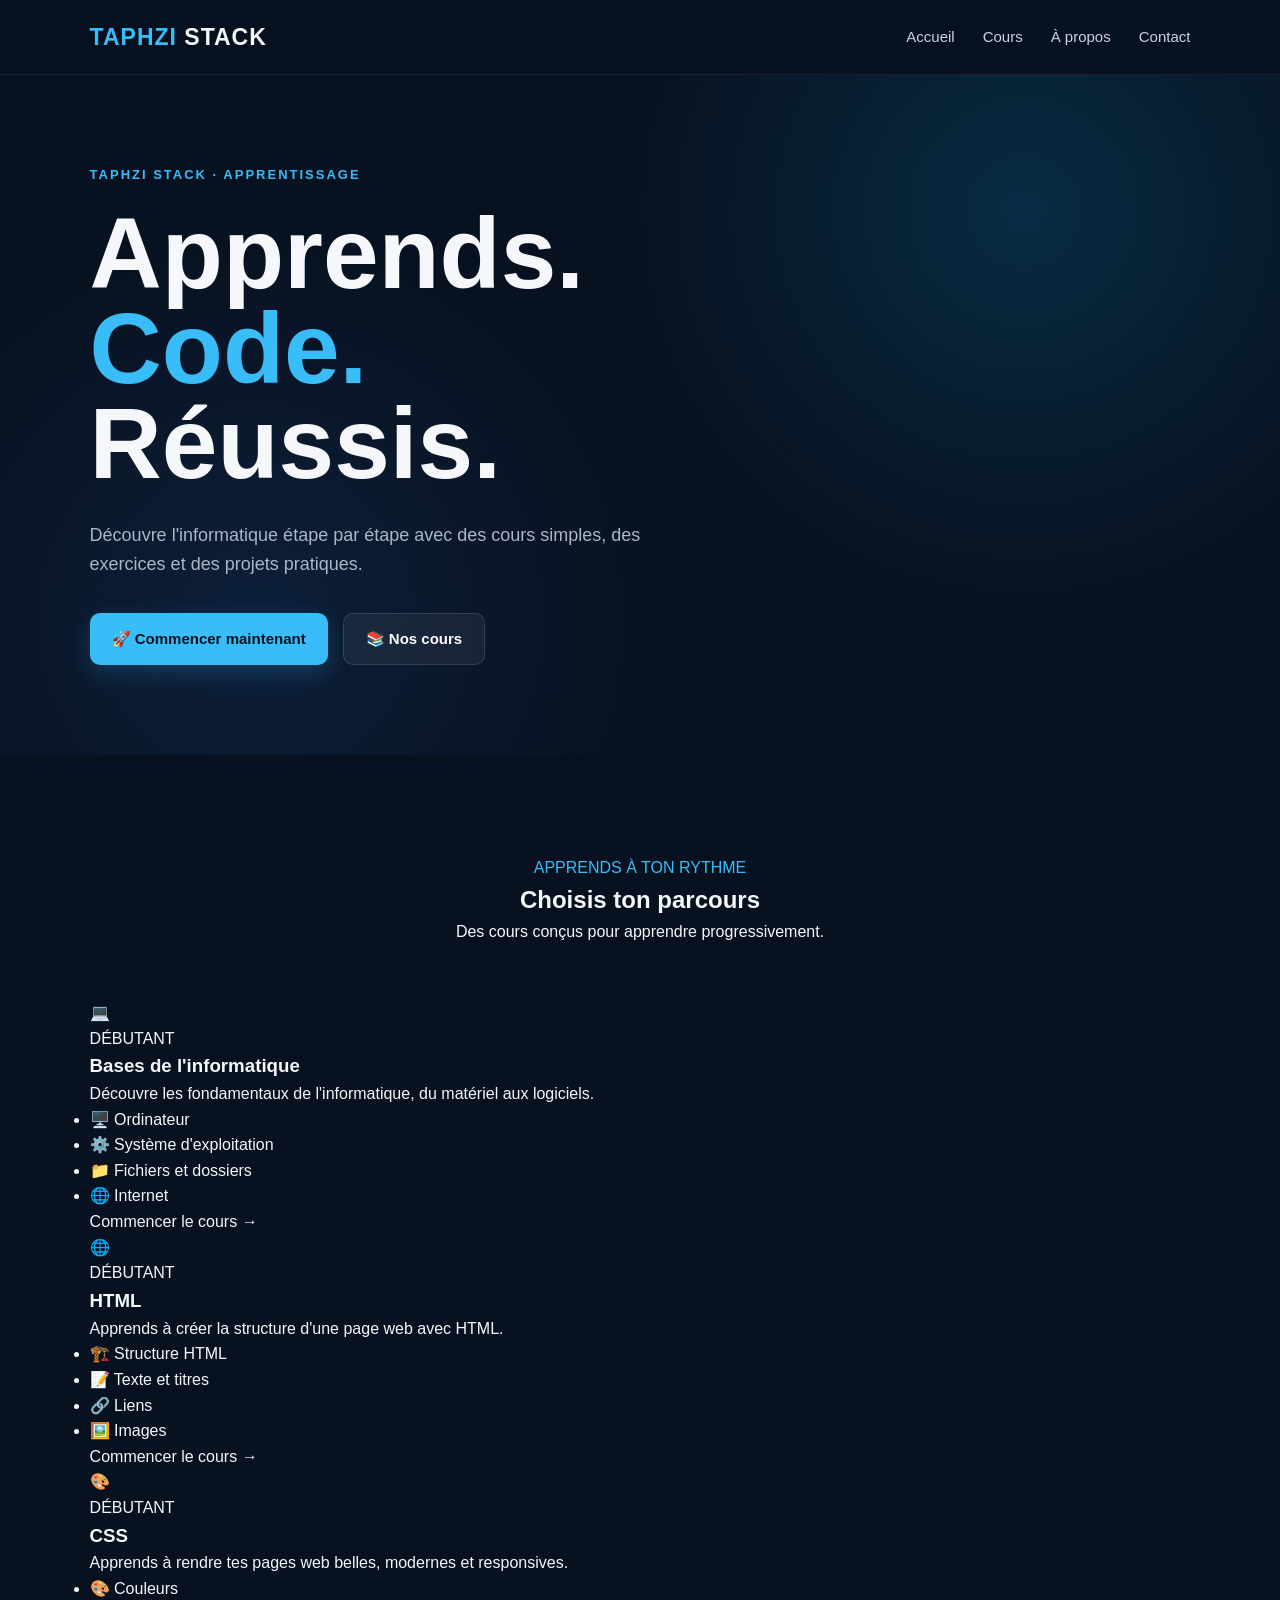
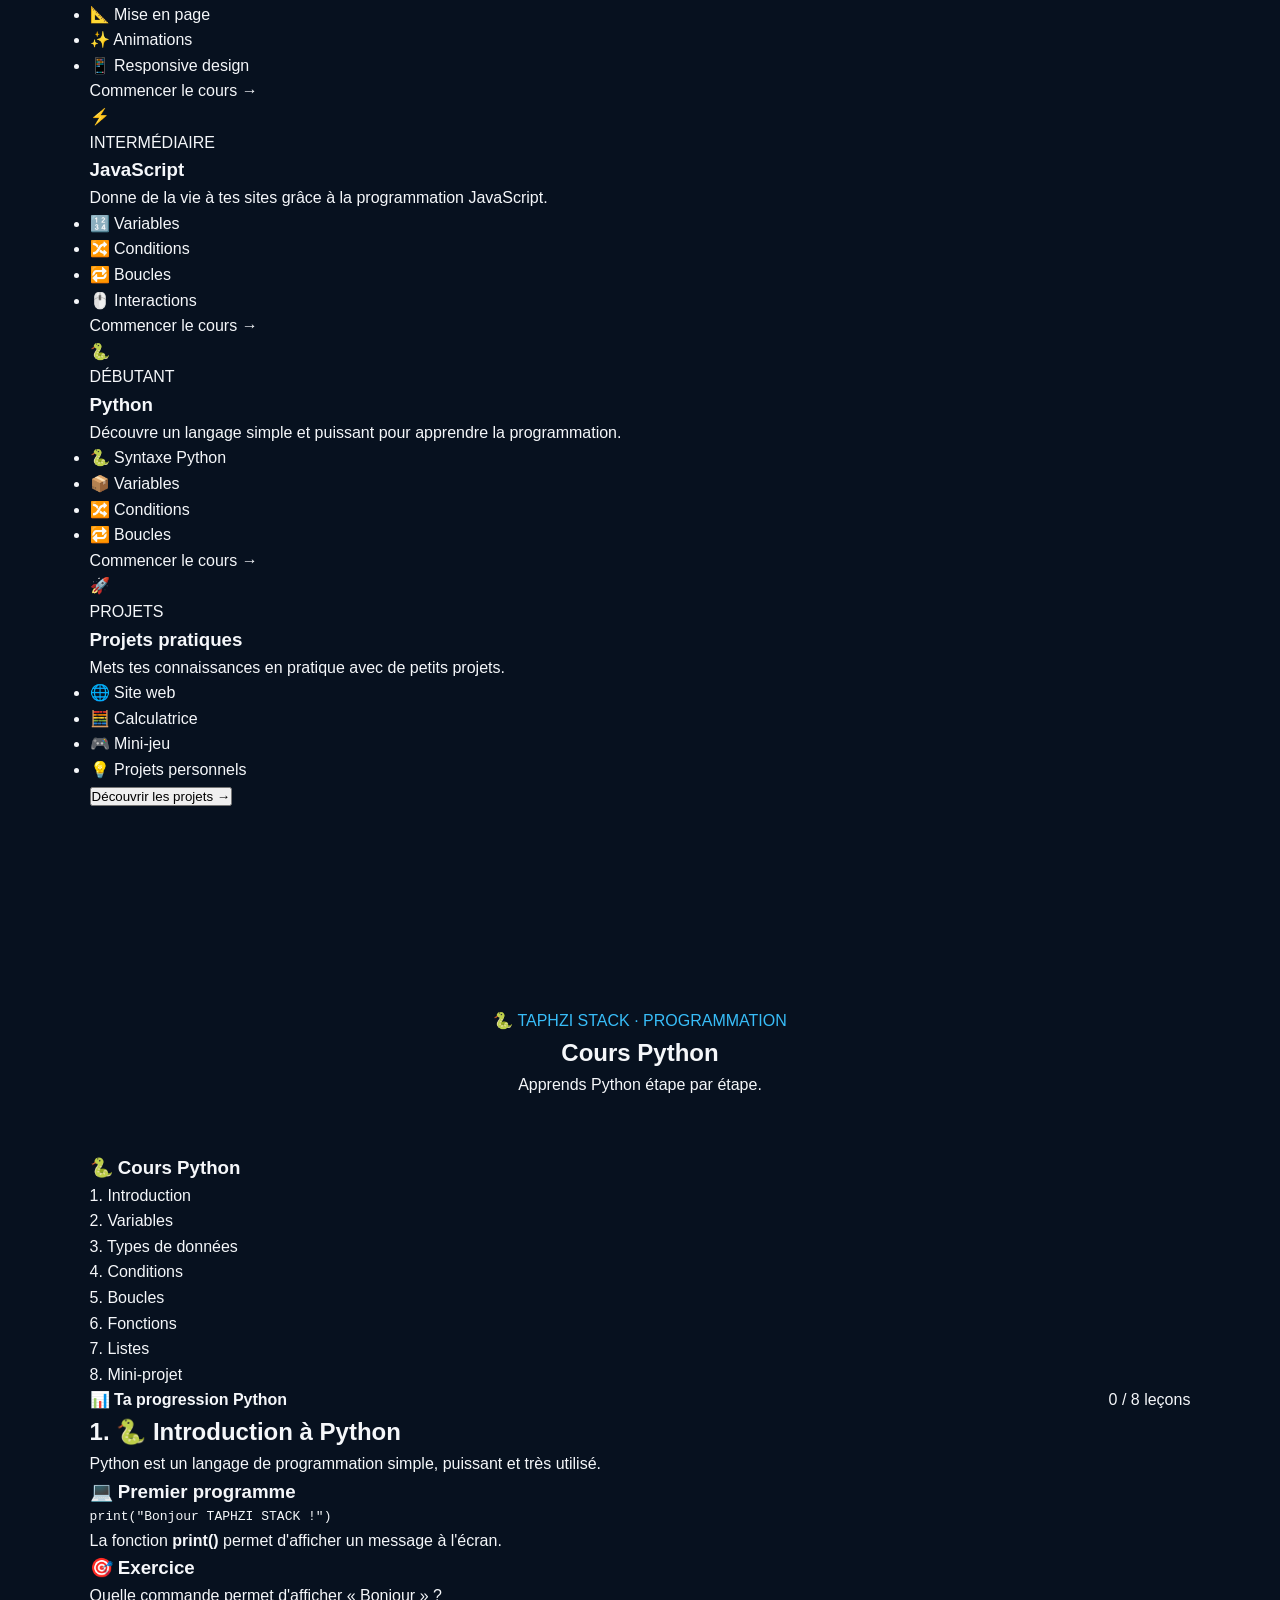
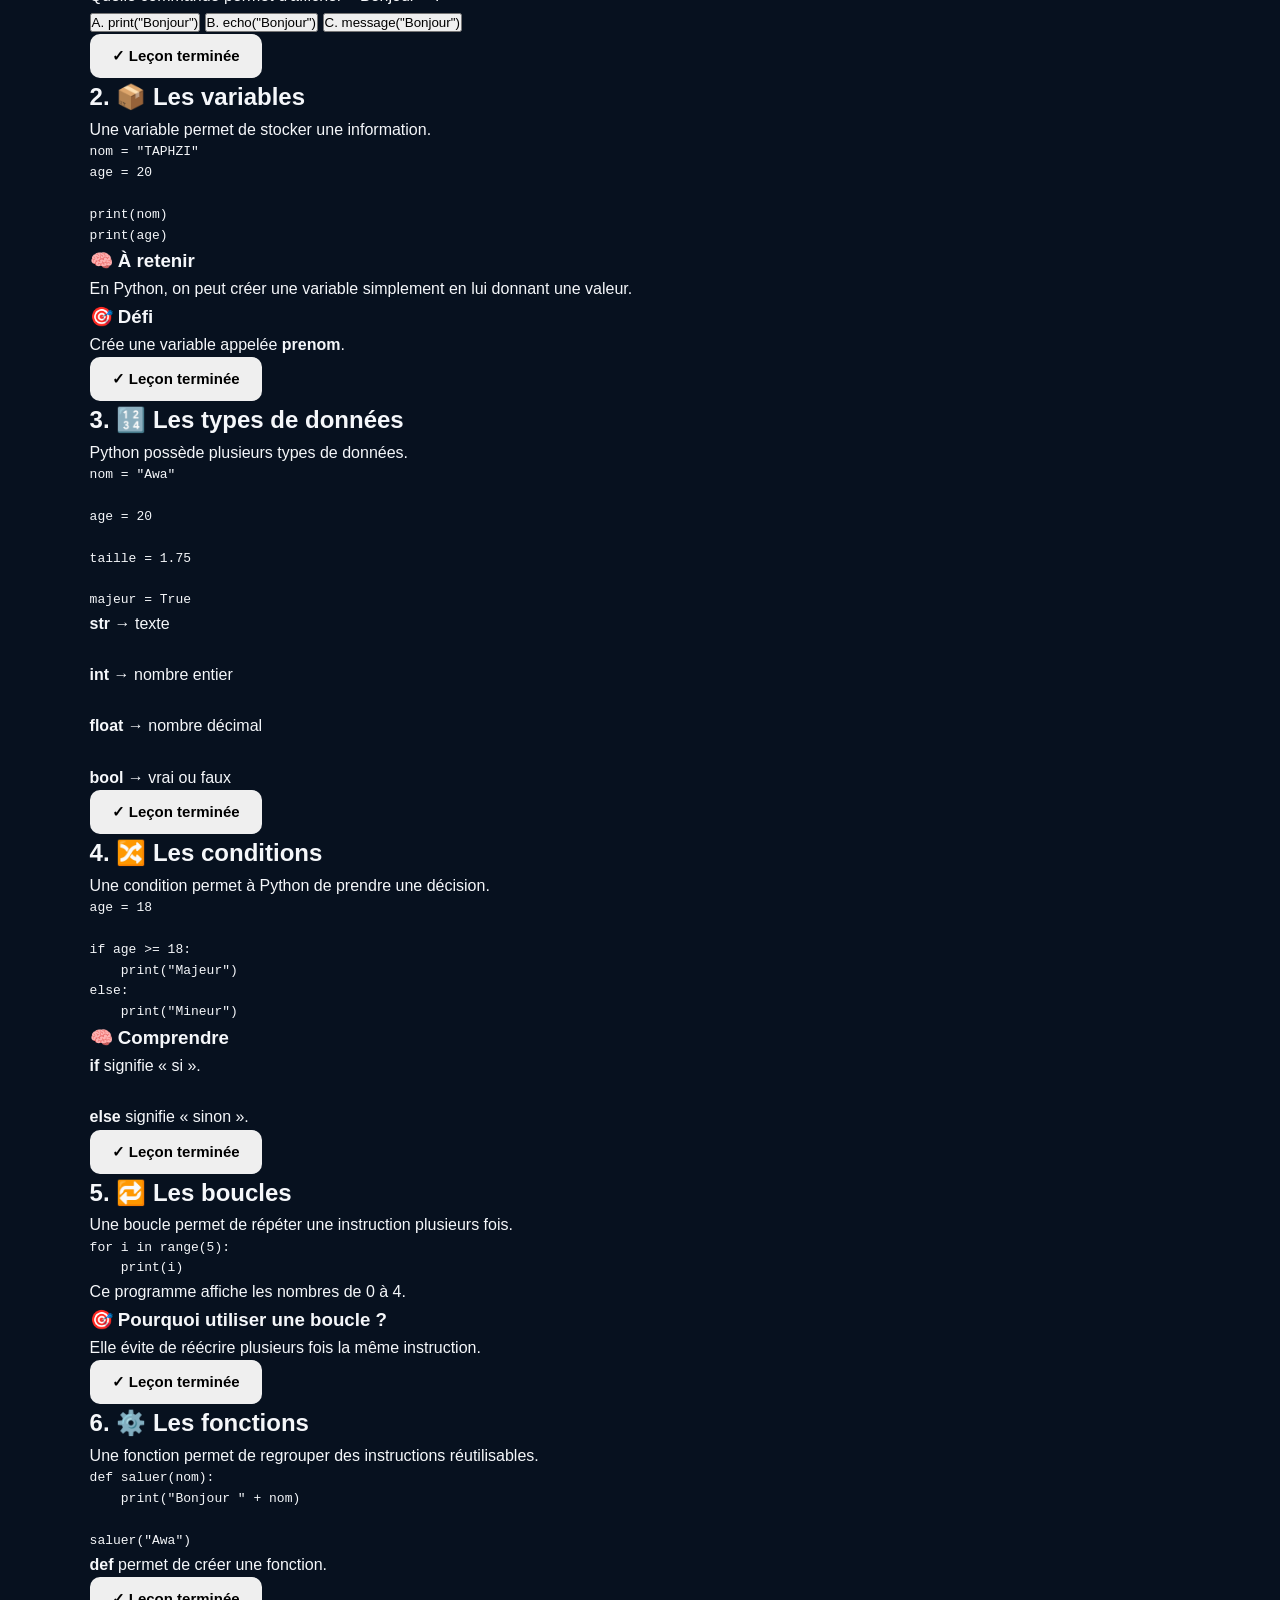
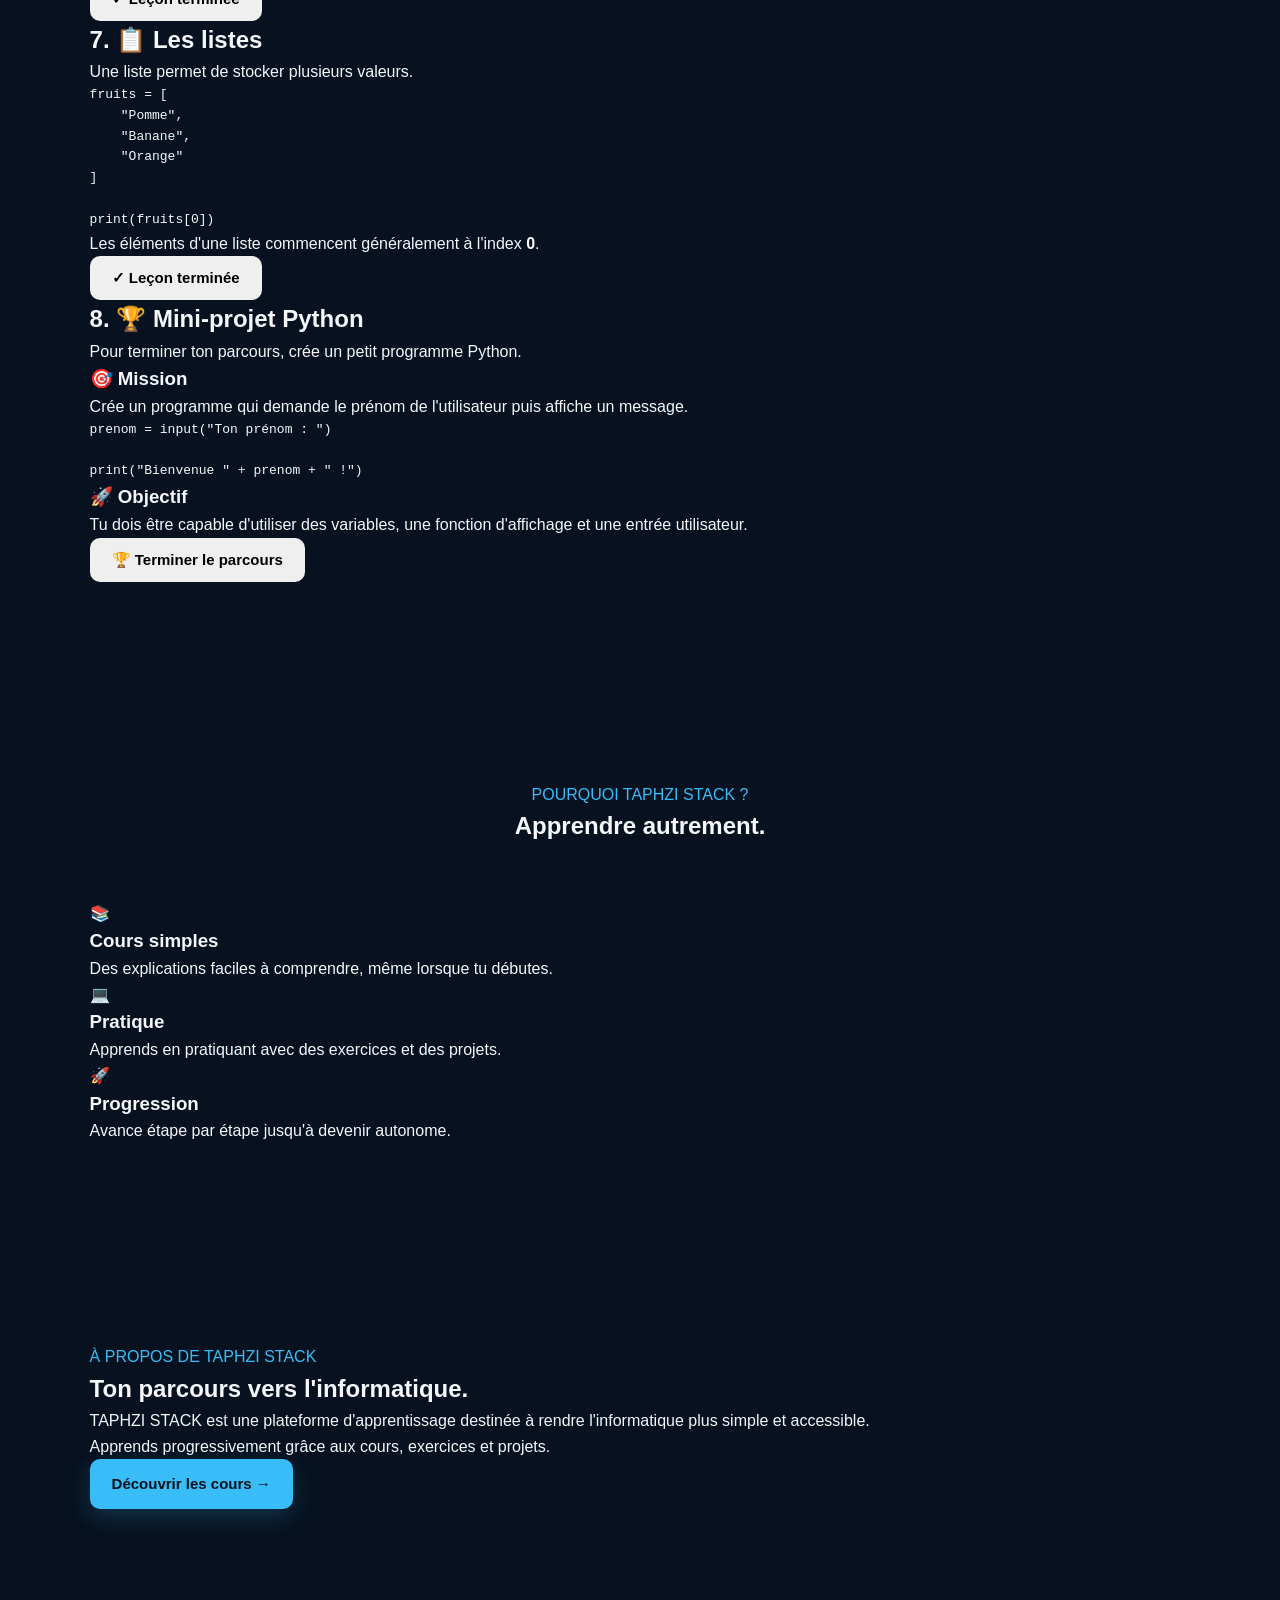
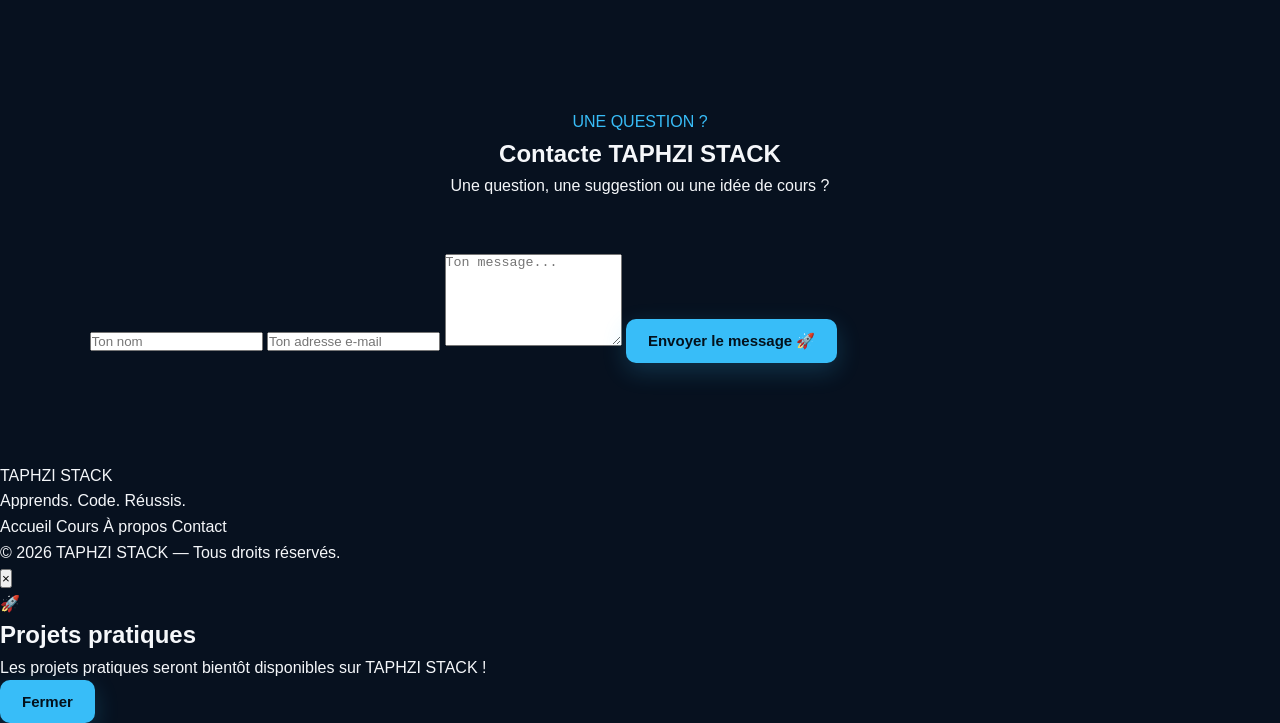
==== commit 8331ed9b: "Update index.html" ====
--- a/index.html
+++ b/index.html
@@ -12,9 +12,7 @@
 
 <body>
 
-<!-- =====================================================
-     HEADER
-===================================================== -->
+<!-- ================= HEADER ================= -->
 
 <header class="header">
 
@@ -23,1263 +21,883 @@
   </div>
 
   <nav class="navbar">
-
-    <a href="#" onclick="showHome()">
-      Accueil
-    </a>
-
-    <a href="#" onclick="showCourses()">
-      Cours
-    </a>
-
-    <a href="#apropos">
-      À propos
-    </a>
-
-    <a href="#contact">
-      Contact
-    </a>
-
+    <a href="#accueil">Accueil</a>
+    <a href="#cours">Cours</a>
+    <a href="#apropos">À propos</a>
+    <a href="#contact">Contact</a>
   </nav>
 
 </header>
 
 
-<!-- =====================================================
-     PAGE D'ACCUEIL
-===================================================== -->
-
-<main id="homePage">
-
-  <section class="hero">
-
-    <div class="hero-content">
-
-      <p class="hero-small">
-        TAPHZI STACK · APPRENTISSAGE
-      </p>
-
-      <h1>
-        Apprends.<br>
-        <span>Code.</span><br>
-        Réussis.
-      </h1>
-
-      <p>
-        Découvre l'informatique étape par étape
-        avec des cours simples, des exercices
-        et des projets pratiques.
-      </p>
-
-      <div class="hero-buttons">
-
-        <button
-          class="btn btn-primary"
-          onclick="showCourses()">
-
-          🚀 Commencer maintenant
-
+<!-- ================= ACCUEIL ================= -->
+
+<main>
+
+<section id="accueil" class="hero">
+
+  <div class="hero-content">
+
+    <p class="hero-small">
+      TAPHZI STACK · APPRENTISSAGE
+    </p>
+
+    <h1>
+      Apprends.<br>
+      <span>Code.</span><br>
+      Réussis.
+    </h1>
+
+    <p>
+      Découvre l'informatique étape par étape
+      avec des cours simples, des exercices
+      et des projets pratiques.
+    </p>
+
+    <div class="hero-buttons">
+
+      <a href="#cours" class="btn btn-primary">
+        🚀 Commencer maintenant
+      </a>
+
+      <a href="#cours" class="btn btn-secondary">
+        📚 Nos cours
+      </a>
+
+    </div>
+
+  </div>
+
+</section>
+
+
+<!-- ================= COURS ================= -->
+
+<section id="cours" class="courses">
+
+  <div class="section-title">
+
+    <p>APPRENDS À TON RYTHME</p>
+
+    <h2>Choisis ton parcours</h2>
+
+    <span>
+      Des cours conçus pour apprendre progressivement.
+    </span>
+
+  </div>
+
+
+  <div class="course-grid">
+
+
+    <!-- INFORMATIQUE -->
+
+    <article class="course-card">
+
+      <div class="course-icon">💻</div>
+
+      <div class="course-content">
+
+        <span class="course-level">
+          DÉBUTANT
+        </span>
+
+        <h3>Bases de l'informatique</h3>
+
+        <p>
+          Découvre les fondamentaux de l'informatique,
+          du matériel aux logiciels.
+        </p>
+
+        <ul>
+          <li>🖥️ Ordinateur</li>
+          <li>⚙️ Système d'exploitation</li>
+          <li>📁 Fichiers et dossiers</li>
+          <li>🌐 Internet</li>
+        </ul>
+
+        <a href="informatique.html" class="course-btn">
+          Commencer le cours →
+        </a>
+
+      </div>
+
+    </article>
+
+
+    <!-- HTML -->
+
+    <article class="course-card">
+
+      <div class="course-icon">🌐</div>
+
+      <div class="course-content">
+
+        <span class="course-level">
+          DÉBUTANT
+        </span>
+
+        <h3>HTML</h3>
+
+        <p>
+          Apprends à créer la structure
+          d'une page web avec HTML.
+        </p>
+
+        <ul>
+          <li>🏗️ Structure HTML</li>
+          <li>📝 Texte et titres</li>
+          <li>🔗 Liens</li>
+          <li>🖼️ Images</li>
+        </ul>
+
+        <a href="html-css.html" class="course-btn">
+          Commencer le cours →
+        </a>
+
+      </div>
+
+    </article>
+
+
+    <!-- CSS -->
+
+    <article class="course-card">
+
+      <div class="course-icon">🎨</div>
+
+      <div class="course-content">
+
+        <span class="course-level">
+          DÉBUTANT
+        </span>
+
+        <h3>CSS</h3>
+
+        <p>
+          Apprends à rendre tes pages web
+          belles, modernes et responsives.
+        </p>
+
+        <ul>
+          <li>🎨 Couleurs</li>
+          <li>📐 Mise en page</li>
+          <li>✨ Animations</li>
+          <li>📱 Responsive design</li>
+        </ul>
+
+        <a href="html-css.html" class="course-btn">
+          Commencer le cours →
+        </a>
+
+      </div>
+
+    </article>
+
+
+    <!-- JAVASCRIPT -->
+
+    <article class="course-card">
+
+      <div class="course-icon">⚡</div>
+
+      <div class="course-content">
+
+        <span class="course-level">
+          INTERMÉDIAIRE
+        </span>
+
+        <h3>JavaScript</h3>
+
+        <p>
+          Donne de la vie à tes sites grâce
+          à la programmation JavaScript.
+        </p>
+
+        <ul>
+          <li>🔢 Variables</li>
+          <li>🔀 Conditions</li>
+          <li>🔁 Boucles</li>
+          <li>🖱️ Interactions</li>
+        </ul>
+
+        <a href="javascript.html" class="course-btn">
+          Commencer le cours →
+        </a>
+
+      </div>
+
+    </article>
+
+
+    <!-- PYTHON -->
+
+    <article class="course-card">
+
+      <div class="course-icon">🐍</div>
+
+      <div class="course-content">
+
+        <span class="course-level">
+          DÉBUTANT
+        </span>
+
+        <h3>Python</h3>
+
+        <p>
+          Découvre un langage simple et puissant
+          pour apprendre la programmation.
+        </p>
+
+        <ul>
+          <li>🐍 Syntaxe Python</li>
+          <li>📦 Variables</li>
+          <li>🔀 Conditions</li>
+          <li>🔁 Boucles</li>
+        </ul>
+
+        <a href="#python-course" class="course-btn">
+          Commencer le cours →
+        </a>
+
+      </div>
+
+    </article>
+
+
+    <!-- PROJETS -->
+
+    <article class="course-card special-card">
+
+      <div class="course-icon">🚀</div>
+
+      <div class="course-content">
+
+        <span class="course-level">
+          PROJETS
+        </span>
+
+        <h3>Projets pratiques</h3>
+
+        <p>
+          Mets tes connaissances en pratique
+          avec de petits projets.
+        </p>
+
+        <ul>
+          <li>🌐 Site web</li>
+          <li>🧮 Calculatrice</li>
+          <li>🎮 Mini-jeu</li>
+          <li>💡 Projets personnels</li>
+        </ul>
+
+        <button class="course-btn" onclick="openProjects()">
+          Découvrir les projets →
         </button>
 
-        <button
-          class="btn btn-secondary"
-          onclick="showCourses()">
-
-          📚 Nos cours
-
+      </div>
+
+    </article>
+
+  </div>
+
+</section>
+
+
+
+<!-- ================================================= -->
+<!-- ================= COURS PYTHON ================== -->
+<!-- ================================================= -->
+
+<section id="python-course" class="courses">
+
+  <div class="section-title">
+
+    <p>🐍 TAPHZI STACK · PROGRAMMATION</p>
+
+    <h2>Cours Python</h2>
+
+    <span>
+      Apprends Python étape par étape.
+    </span>
+
+  </div>
+
+
+  <div class="python-container">
+
+
+    <!-- MENU PYTHON -->
+
+    <aside class="sidebar">
+
+      <h3>🐍 Cours Python</h3>
+
+      <div class="lesson-link python-link active"
+           onclick="showPythonLesson(1,this)">
+        1. Introduction
+      </div>
+
+      <div class="lesson-link python-link"
+           onclick="showPythonLesson(2,this)">
+        2. Variables
+      </div>
+
+      <div class="lesson-link python-link"
+           onclick="showPythonLesson(3,this)">
+        3. Types de données
+      </div>
+
+      <div class="lesson-link python-link"
+           onclick="showPythonLesson(4,this)">
+        4. Conditions
+      </div>
+
+      <div class="lesson-link python-link"
+           onclick="showPythonLesson(5,this)">
+        5. Boucles
+      </div>
+
+      <div class="lesson-link python-link"
+           onclick="showPythonLesson(6,this)">
+        6. Fonctions
+      </div>
+
+      <div class="lesson-link python-link"
+           onclick="showPythonLesson(7,this)">
+        7. Listes
+      </div>
+
+      <div class="lesson-link python-link"
+           onclick="showPythonLesson(8,this)">
+        8. Mini-projet
+      </div>
+
+    </aside>
+
+
+
+    <!-- CONTENU PYTHON -->
+
+    <div class="python-content">
+
+
+      <!-- PROGRESSION -->
+
+      <div class="progress">
+
+        <b>📊 Ta progression Python</b>
+
+        <span id="pythonProgressText" style="float:right">
+          0 / 8 leçons
+        </span>
+
+        <div class="bar">
+
+          <div
+            class="fill"
+            id="pythonFill">
+          </div>
+
+        </div>
+
+      </div>
+
+
+
+      <!-- LEÇON 1 -->
+
+      <article
+        class="lesson python-lesson active"
+        id="pythonLesson1">
+
+        <h2>
+          1. 🐍 Introduction à Python
+        </h2>
+
+        <p class="muted">
+          Python est un langage de programmation
+          simple, puissant et très utilisé.
+        </p>
+
+        <h3>💻 Premier programme</h3>
+
+        <pre><code>print("Bonjour TAPHZI STACK !")</code></pre>
+
+        <p>
+          La fonction <b>print()</b> permet d'afficher
+          un message à l'écran.
+        </p>
+
+        <h3>🎯 Exercice</h3>
+
+        <p>
+          Quelle commande permet d'afficher
+          « Bonjour » ?
+        </p>
+
+        <div class="quiz">
+
+          <button onclick="pythonAnswer(this,true)">
+            A. print("Bonjour")
+          </button>
+
+          <button onclick="pythonAnswer(this,false)">
+            B. echo("Bonjour")
+          </button>
+
+          <button onclick="pythonAnswer(this,false)">
+            C. message("Bonjour")
+          </button>
+
+        </div>
+
+        <div class="python-result result"></div>
+
+        <button class="btn"
+                onclick="completePython(1)">
+          ✓ Leçon terminée
         </button>
 
-      </div>
-
-    </div>
-
-  </section>
-
-
-  <!-- =================================================
-       COURS
-  ================================================== -->
-
-  <section id="cours" class="courses">
-
-    <div class="section-title">
-
-      <p>
-        APPRENDS À TON RYTHME
-      </p>
-
-      <h2>
-        Choisis ton parcours
-      </h2>
-
-      <span>
-        Des cours conçus pour apprendre progressivement.
-      </span>
-
-    </div>
-
-
-    <div class="course-grid">
-
-
-      <!-- INFORMATIQUE -->
-
-      <article class="course-card">
-
-        <div class="course-icon">
-          💻
-        </div>
-
-        <div class="course-content">
-
-          <span class="course-level">
-            DÉBUTANT
-          </span>
-
-          <h3>
-            Bases de l'informatique
-          </h3>
-
-          <p>
-            Découvre les fondamentaux de l'informatique.
-          </p>
-
-          <ul>
-            <li>🖥️ Ordinateur</li>
-            <li>⚙️ Système d'exploitation</li>
-            <li>📁 Fichiers</li>
-            <li>🌐 Internet</li>
-          </ul>
-
-          <button
-            class="course-btn"
-            onclick="openCourse('informatique')">
-
-            Commencer le cours →
-
-          </button>
-
-        </div>
-
       </article>
 
 
-      <!-- HTML CSS -->
-
-      <article class="course-card">
-
-        <div class="course-icon">
-          🌐
-        </div>
-
-        <div class="course-content">
-
-          <span class="course-level">
-            DÉBUTANT
-          </span>
-
-          <h3>
-            HTML & CSS
-          </h3>
-
-          <p>
-            Apprends à créer et styliser des pages web.
-          </p>
-
-          <ul>
-            <li>🏗️ HTML</li>
-            <li>🎨 CSS</li>
-            <li>🔗 Liens</li>
-            <li>🖼️ Images</li>
-          </ul>
-
-          <button
-            class="course-btn"
-            onclick="openCourse('html')">
-
-            Commencer le cours →
-
-          </button>
-
-        </div>
+
+      <!-- LEÇON 2 -->
+
+      <article
+        class="lesson python-lesson"
+        id="pythonLesson2">
+
+        <h2>
+          2. 📦 Les variables
+        </h2>
+
+        <p class="muted">
+          Une variable permet de stocker
+          une information.
+        </p>
+
+        <pre><code>nom = "TAPHZI"
+age = 20
+
+print(nom)
+print(age)</code></pre>
+
+        <h3>🧠 À retenir</h3>
+
+        <p>
+          En Python, on peut créer une variable
+          simplement en lui donnant une valeur.
+        </p>
+
+        <h3>🎯 Défi</h3>
+
+        <p>
+          Crée une variable appelée
+          <b>prenom</b>.
+        </p>
+
+        <button class="btn"
+                onclick="completePython(2)">
+          ✓ Leçon terminée
+        </button>
 
       </article>
 
 
-      <!-- JAVASCRIPT -->
-
-      <article class="course-card">
-
-        <div class="course-icon">
-          ⚡
-        </div>
-
-        <div class="course-content">
-
-          <span class="course-level">
-            INTERMÉDIAIRE
-          </span>
-
-          <h3>
-            JavaScript
-          </h3>
-
-          <p>
-            Apprends à rendre tes pages interactives.
-          </p>
-
-          <ul>
-            <li>📦 Variables</li>
-            <li>🔀 Conditions</li>
-            <li>🔁 Boucles</li>
-            <li>🖱️ Interactions</li>
-          </ul>
-
-          <button
-            class="course-btn"
-            onclick="openCourse('javascript')">
-
-            Commencer le cours →
-
-          </button>
-
-        </div>
+
+      <!-- LEÇON 3 -->
+
+      <article
+        class="lesson python-lesson"
+        id="pythonLesson3">
+
+        <h2>
+          3. 🔢 Les types de données
+        </h2>
+
+        <p>
+          Python possède plusieurs types
+          de données.
+        </p>
+
+        <pre><code>nom = "Awa"
+
+age = 20
+
+taille = 1.75
+
+majeur = True</code></pre>
+
+        <p class="muted">
+          <b>str</b> → texte<br><br>
+          <b>int</b> → nombre entier<br><br>
+          <b>float</b> → nombre décimal<br><br>
+          <b>bool</b> → vrai ou faux
+        </p>
+
+        <button class="btn"
+                onclick="completePython(3)">
+          ✓ Leçon terminée
+        </button>
 
       </article>
 
 
-      <!-- PYTHON -->
-
-      <article class="course-card">
-
-        <div class="course-icon">
-          🐍
-        </div>
-
-        <div class="course-content">
-
-          <span class="course-level">
-            DÉBUTANT
-          </span>
-
-          <h3>
-            Python
-          </h3>
-
-          <p>
-            Découvre un langage simple pour apprendre
-            la programmation.
-          </p>
-
-          <ul>
-            <li>🐍 Syntaxe</li>
-            <li>📦 Variables</li>
-            <li>🔀 Conditions</li>
-            <li>🔁 Boucles</li>
-          </ul>
-
-          <button
-            class="course-btn"
-            onclick="openCourse('python')">
-
-            Commencer le cours →
-
-          </button>
-
-        </div>
-
-      </article>
-
-
-      <!-- PROJETS -->
-
-      <article class="course-card special-card">
-
-        <div class="course-icon">
-          🚀
-        </div>
-
-        <div class="course-content">
-
-          <span class="course-level">
-            PROJETS
-          </span>
-
-          <h3>
-            Projets pratiques
-          </h3>
-
-          <p>
-            Mets tes connaissances en pratique.
-          </p>
-
-          <ul>
-            <li>🌐 Site web</li>
-            <li>🧮 Calculatrice</li>
-            <li>🎮 Mini-jeu</li>
-            <li>💡 Projets personnels</li>
-          </ul>
-
-          <button
-            class="course-btn"
-            onclick="openCourse('projets')">
-
-            Découvrir les projets →
-
-          </button>
-
-        </div>
-
-      </article>
-
-    </div>
-
-  </section>
-
-
-  <!-- =================================================
-       POURQUOI
-  ================================================== -->
-
-  <section class="why">
-
-    <div class="section-title">
-
-      <p>
-        POURQUOI TAPHZI STACK ?
-      </p>
-
-      <h2>
-        Apprendre autrement.
-      </h2>
-
-    </div>
-
-    <div class="why-grid">
-
-      <div class="why-card">
-
-        <div>📚</div>
-
-        <h3>
-          Cours simples
-        </h3>
-
-        <p>
-          Des explications faciles à comprendre.
-        </p>
-
-      </div>
-
-
-      <div class="why-card">
-
-        <div>💻</div>
-
-        <h3>
-          Pratique
-        </h3>
-
-        <p>
-          Apprends avec des exercices et des projets.
-        </p>
-
-      </div>
-
-
-      <div class="why-card">
-
-        <div>🚀</div>
-
-        <h3>
-          Progression
-        </h3>
-
-        <p>
-          Avance étape par étape.
-        </p>
-
-      </div>
-
-    </div>
-
-  </section>
-
-
-  <!-- =================================================
-       À PROPOS
-  ================================================== -->
-
-  <section id="apropos" class="about">
-
-    <div class="about-content">
-
-      <p class="section-label">
-        À PROPOS DE TAPHZI STACK
-      </p>
-
-      <h2>
-        Ton parcours vers
-        <span>l'informatique.</span>
-      </h2>
-
-      <p>
-        TAPHZI STACK est une plateforme d'apprentissage
-        destinée à rendre l'informatique plus simple
-        et accessible.
-      </p>
-
-      <button
-        class="btn btn-primary"
-        onclick="showCourses()">
-
-        Découvrir les cours →
-
-      </button>
-
-    </div>
-
-  </section>
-
-
-  <!-- =================================================
-       CONTACT
-  ================================================== -->
-
-  <section id="contact" class="contact">
-
-    <div class="section-title">
-
-      <p>
-        UNE QUESTION ?
-      </p>
-
-      <h2>
-        Contacte TAPHZI STACK
-      </h2>
-
-    </div>
-
-    <form
-      class="contact-form"
-      onsubmit="sendMessage(event)">
-
-      <input
-        type="text"
-        id="name"
-        placeholder="Ton nom"
-        required>
-
-      <input
-        type="email"
-        id="email"
-        placeholder="Ton adresse e-mail"
-        required>
-
-      <textarea
-        id="message"
-        rows="6"
-        placeholder="Ton message..."
-        required></textarea>
-
-      <button
-        type="submit"
-        class="btn btn-primary">
-
-        Envoyer le message 🚀
-
-      </button>
-
-    </form>
-
-  </section>
-
-</main>
-
-
-<!-- =====================================================
-     ZONE DES COURS
-===================================================== -->
-
-<main id="coursePage" style="display:none;">
-
-  <div class="hero">
-
-    <div class="hero-content">
-
-      <button
-        class="btn btn-secondary"
-        onclick="showCourses()">
-
-        ← Retour aux cours
-
-      </button>
-
-      <p class="hero-small">
-        TAPHZI STACK · COURS
-      </p>
-
-      <h1 id="courseTitle">
-        Cours
-      </h1>
-
-      <p id="courseDescription">
-        Apprends étape par étape.
-      </p>
-
-    </div>
-
-  </div>
-
-
-  <!-- =================================================
-       COURS INFORMATIQUE
-  ================================================== -->
-
-  <section
-    id="course-informatique"
-    class="course-content-page course-box">
-
-    <h2>💻 Bases de l'informatique</h2>
-
-    <div class="lesson-card">
-
-      <h3>1. 🖥️ Qu'est-ce que l'informatique ?</h3>
-
-      <p>
-        L'informatique permet de traiter, stocker
-        et transmettre des informations à l'aide
-        de systèmes numériques.
-      </p>
-
-      <pre>
-Ordinateur
-     ↓
-Traitement des données
-     ↓
-Résultat
-      </pre>
-
-      <button onclick="completeLesson('info',1)">
-        ✓ Leçon terminée
-      </button>
-
-    </div>
-
-
-    <div class="lesson-card">
-
-      <h3>2. 🧩 Les composants</h3>
-
-      <p>
-        Un ordinateur possède plusieurs composants :
-        processeur, RAM, stockage, écran et autres
-        périphériques.
-      </p>
-
-      <button onclick="completeLesson('info',2)">
-        ✓ Leçon terminée
-      </button>
-
-    </div>
-
-
-    <div class="lesson-card">
-
-      <h3>3. 🧠 Le processeur</h3>
-
-      <p>
-        Le processeur, ou CPU, exécute les instructions
-        des programmes.
-      </p>
-
-      <button onclick="completeLesson('info',3)">
-        ✓ Leçon terminée
-      </button>
-
-    </div>
-
-
-    <div class="lesson-card">
-
-      <h3>4. 💾 RAM et stockage</h3>
-
-      <p>
-        La RAM conserve temporairement les données
-        utilisées tandis que le stockage conserve
-        les fichiers.
-      </p>
-
-      <button onclick="completeLesson('info',4)">
-        ✓ Leçon terminée
-      </button>
-
-    </div>
-
-
-    <div class="lesson-card">
-
-      <h3>5. ⌨️ Les périphériques</h3>
-
-      <p>
-        Clavier, souris, écran, microphone et
-        imprimante permettent d'interagir avec
-        l'ordinateur.
-      </p>
-
-      <button onclick="completeLesson('info',5)">
-        ✓ Leçon terminée
-      </button>
-
-    </div>
-
-
-    <div class="lesson-card">
-
-      <h3>6. 🌐 Internet</h3>
-
-      <p>
-        Internet est un réseau mondial permettant
-        aux appareils de communiquer.
-      </p>
-
-      <button onclick="completeLesson('info',6)">
-        ✓ Leçon terminée
-      </button>
-
-    </div>
-
-
-    <div class="lesson-card">
-
-      <h3>7. 🔐 Sécurité informatique</h3>
-
-      <p>
-        Protège tes comptes avec des mots de passe
-        solides et évite les liens suspects.
-      </p>
-
-      <button onclick="completeLesson('info',7)">
-        ✓ Leçon terminée
-      </button>
-
-    </div>
-
-
-    <div class="lesson-card">
-
-      <h3>8. 🏆 Mini-projet</h3>
-
-      <p>
-        Identifie le processeur, la RAM, le stockage
-        et le système d'exploitation de ton appareil.
-      </p>
-
-      <button onclick="completeLesson('info',8)">
-        🏆 Terminer le parcours
-      </button>
-
-    </div>
-
-  </section>
-
-
-  <!-- =================================================
-       HTML CSS
-  ================================================== -->
-
-  <section
-    id="course-html"
-    class="course-content-page course-box">
-
-    <h2>🌐 HTML & CSS</h2>
-
-    <div class="lesson-card">
-
-      <h3>1. Introduction</h3>
-
-      <p>
-        HTML construit la structure d'une page.
-        CSS permet de modifier son apparence.
-      </p>
-
-      <pre>
-&lt;h1&gt;Bienvenue sur mon site&lt;/h1&gt;
-      </pre>
-
-      <button onclick="completeLesson('html',1)">
-        ✓ Leçon terminée
-      </button>
-
-    </div>
-
-
-    <div class="lesson-card">
-
-      <h3>2. 🏗️ Structure HTML</h3>
-
-      <pre>
-&lt;!DOCTYPE html&gt;
-
-&lt;html&gt;
-
-&lt;head&gt;
-&lt;title&gt;Ma page&lt;/title&gt;
-&lt;/head&gt;
-
-&lt;body&gt;
-
-&lt;h1&gt;Bonjour&lt;/h1&gt;
-
-&lt;/body&gt;
-
-&lt;/html&gt;
-      </pre>
-
-      <button onclick="completeLesson('html',2)">
-        ✓ Leçon terminée
-      </button>
-
-    </div>
-
-
-    <div class="lesson-card">
-
-      <h3>3. 📝 Titres et textes</h3>
-
-      <pre>
-&lt;h1&gt;Grand titre&lt;/h1&gt;
-
-&lt;h2&gt;Sous-titre&lt;/h2&gt;
-
-&lt;p&gt;Mon paragraphe&lt;/p&gt;
-      </pre>
-
-      <button onclick="completeLesson('html',3)">
-        ✓ Leçon terminée
-      </button>
-
-    </div>
-
-
-    <div class="lesson-card">
-
-      <h3>4. 🔗 Liens et images</h3>
-
-      <pre>
-&lt;a href="https://example.com"&gt;
-Visiter le site
-&lt;/a&gt;
-
-&lt;img src="image.jpg" alt="Image"&gt;
-      </pre>
-
-      <button onclick="completeLesson('html',4)">
-        ✓ Leçon terminée
-      </button>
-
-    </div>
-
-
-    <div class="lesson-card">
-
-      <h3>5. 🎨 Introduction au CSS</h3>
-
-      <pre>
-h1 {
-  color: blue;
-}
-      </pre>
-
-      <button onclick="completeLesson('html',5)">
-        ✓ Leçon terminée
-      </button>
-
-    </div>
-
-
-    <div class="lesson-card">
-
-      <h3>6. 📐 Couleurs et tailles</h3>
-
-      <pre>
-h1 {
-  color: blue;
-  font-size: 40px;
-}
-
-p {
-  color: gray;
-}
-      </pre>
-
-      <button onclick="completeLesson('html',6)">
-        ✓ Leçon terminée
-      </button>
-
-    </div>
-
-
-    <div class="lesson-card">
-
-      <h3>7. 🔘 Créer un bouton</h3>
-
-      <pre>
-&lt;button&gt;
-  Commencer
-&lt;/button&gt;
-
-button {
-  background: blue;
-  color: white;
-  padding: 12px 20px;
-}
-      </pre>
-
-      <button onclick="completeLesson('html',7)">
-        ✓ Leçon terminée
-      </button>
-
-    </div>
-
-
-    <div class="lesson-card">
-
-      <h3>8. 🏆 Mini-projet</h3>
-
-      <p>
-        Crée une petite page avec un titre,
-        un paragraphe, un bouton et tes propres couleurs.
-      </p>
-
-      <button onclick="completeLesson('html',8)">
-        🏆 Terminer le parcours
-      </button>
-
-    </div>
-
-  </section>
-
-
-  <!-- =================================================
-       JAVASCRIPT
-  ================================================== -->
-
-  <section
-    id="course-javascript"
-    class="course-content-page course-box">
-
-    <h2>⚡ JavaScript</h2>
-
-    <div class="lesson-card">
-
-      <h3>1. Introduction</h3>
-
-      <p>
-        JavaScript permet de rendre les pages web
-        interactives.
-      </p>
-
-      <pre>
-alert("Bienvenue sur TAPHZI STACK !");
-      </pre>
-
-      <button onclick="completeLesson('javascript',1)">
-        ✓ Leçon terminée
-      </button>
-
-    </div>
-
-
-    <div class="lesson-card">
-
-      <h3>2. 📦 Variables</h3>
-
-      <pre>
-let nom = "TAPHZI STACK";
-
-let age = 20;
-
-console.log(nom);
-      </pre>
-
-      <button onclick="completeLesson('javascript',2)">
-        ✓ Leçon terminée
-      </button>
-
-    </div>
-
-
-    <div class="lesson-card">
-
-      <h3>3. 🔢 Types et opérateurs</h3>
-
-      <pre>
-let a = 10;
-let b = 5;
-
-console.log(a + b);
-console.log(a - b);
-console.log(a * b);
-console.log(a / b);
-      </pre>
-
-      <button onclick="completeLesson('javascript',3)">
-        ✓ Leçon terminée
-      </button>
-
-    </div>
-
-
-    <div class="lesson-card">
-
-      <h3>4. 🔀 Conditions</h3>
-
-      <pre>
-let age = 18;
-
-if (age >= 18) {
-  console.log("Majeur");
-} else {
-  console.log("Mineur");
-}
-      </pre>
-
-      <button onclick="completeLesson('javascript',4)">
-        ✓ Leçon terminée
-      </button>
-
-    </div>
-
-
-    <div class="lesson-card">
-
-      <h3>5. 🔁 Boucles</h3>
-
-      <pre>
-for (let i = 0; i < 5; i++) {
-  console.log(i);
-}
-      </pre>
-
-      <button onclick="completeLesson('javascript',5)">
-        ✓ Leçon terminée
-      </button>
-
-    </div>
-
-
-    <div class="lesson-card">
-
-      <h3>6. ⚙️ Fonctions</h3>
-
-      <pre>
-function saluer(nom) {
-  console.log("Bonjour " + nom);
-}
-
-saluer("Awa");
-      </pre>
-
-      <button onclick="completeLesson('javascript',6)">
-        ✓ Leçon terminée
-      </button>
-
-    </div>
-
-
-    <div class="lesson-card">
-
-      <h3>7. 🖱️ Interactions</h3>
-
-      <pre>
-function direBonjour() {
-  alert("Bonjour !");
-}
-      </pre>
-
-      <button
-        onclick="alert('⚡ JavaScript a réagi au clic !')">
-
-        Tester l'interaction
-
-      </button>
-
-      <br><br>
-
-      <button onclick="completeLesson('javascript',7)">
-        ✓ Leçon terminée
-      </button>
-
-    </div>
-
-
-    <div class="lesson-card">
-
-      <h3>8. 🏆 Mini-projet</h3>
-
-      <p>
-        Crée une page contenant un titre,
-        un texte, un bouton et une interaction JavaScript.
-      </p>
-
-      <button onclick="completeLesson('javascript',8)">
-        🏆 Terminer le parcours
-      </button>
-
-    </div>
-
-  </section>
-
-
-  <!-- =================================================
-       PYTHON
-  ================================================== -->
-
-  <section
-    id="course-python"
-    class="course-content-page course-box">
-
-    <h2>🐍 Python</h2>
-
-    <div class="lesson-card">
-
-      <h3>1. Introduction à Python</h3>
-
-      <pre>
-print("Bonjour TAPHZI STACK !")
-      </pre>
-
-      <p>
-        <b>print()</b> permet d'afficher un message.
-      </p>
-
-      <button onclick="completeLesson('python',1)">
-        ✓ Leçon terminée
-      </button>
-
-    </div>
-
-
-    <div class="lesson-card">
-
-      <h3>2. 📦 Variables</h3>
-
-      <pre>
-nom = "TAPHZI STACK"
-
-age = 20
-
-print(nom)
-print(age)
-      </pre>
-
-      <button onclick="completeLesson('python',2)">
-        ✓ Leçon terminée
-      </button>
-
-    </div>
-
-
-    <div class="lesson-card">
-
-      <h3>3. 🔢 Types de données</h3>
-
-      <pre>
-nom = "Awa"
-age = 20
-prix = 10.5
-connecte = True
-      </pre>
-
-      <button onclick="completeLesson('python',3)">
-        ✓ Leçon terminée
-      </button>
-
-    </div>
-
-
-    <div class="lesson-card">
-
-      <h3>4. 🔀 Conditions</h3>
-
-      <pre>
-age = 18
+
+      <!-- LEÇON 4 -->
+
+      <article
+        class="lesson python-lesson"
+        id="pythonLesson4">
+
+        <h2>
+          4. 🔀 Les conditions
+        </h2>
+
+        <p>
+          Une condition permet à Python
+          de prendre une décision.
+        </p>
+
+        <pre><code>age = 18
 
 if age >= 18:
     print("Majeur")
 else:
-    print("Mineur")
-      </pre>
-
-      <button onclick="completeLesson('python',4)">
-        ✓ Leçon terminée
-      </button>
+    print("Mineur")</code></pre>
+
+        <h3>🧠 Comprendre</h3>
+
+        <p class="muted">
+          <b>if</b> signifie « si ».
+          <br><br>
+          <b>else</b> signifie « sinon ».
+        </p>
+
+        <button class="btn"
+                onclick="completePython(4)">
+          ✓ Leçon terminée
+        </button>
+
+      </article>
+
+
+
+      <!-- LEÇON 5 -->
+
+      <article
+        class="lesson python-lesson"
+        id="pythonLesson5">
+
+        <h2>
+          5. 🔁 Les boucles
+        </h2>
+
+        <p>
+          Une boucle permet de répéter
+          une instruction plusieurs fois.
+        </p>
+
+        <pre><code>for i in range(5):
+    print(i)</code></pre>
+
+        <p class="muted">
+          Ce programme affiche les nombres
+          de 0 à 4.
+        </p>
+
+        <h3>🎯 Pourquoi utiliser une boucle ?</h3>
+
+        <p>
+          Elle évite de réécrire plusieurs fois
+          la même instruction.
+        </p>
+
+        <button class="btn"
+                onclick="completePython(5)">
+          ✓ Leçon terminée
+        </button>
+
+      </article>
+
+
+
+      <!-- LEÇON 6 -->
+
+      <article
+        class="lesson python-lesson"
+        id="pythonLesson6">
+
+        <h2>
+          6. ⚙️ Les fonctions
+        </h2>
+
+        <p>
+          Une fonction permet de regrouper
+          des instructions réutilisables.
+        </p>
+
+        <pre><code>def saluer(nom):
+    print("Bonjour " + nom)
+
+saluer("Awa")</code></pre>
+
+        <p class="muted">
+          <b>def</b> permet de créer une fonction.
+        </p>
+
+        <button class="btn"
+                onclick="completePython(6)">
+          ✓ Leçon terminée
+        </button>
+
+      </article>
+
+
+
+      <!-- LEÇON 7 -->
+
+      <article
+        class="lesson python-lesson"
+        id="pythonLesson7">
+
+        <h2>
+          7. 📋 Les listes
+        </h2>
+
+        <p>
+          Une liste permet de stocker
+          plusieurs valeurs.
+        </p>
+
+        <pre><code>fruits = [
+    "Pomme",
+    "Banane",
+    "Orange"
+]
+
+print(fruits[0])</code></pre>
+
+        <p class="muted">
+          Les éléments d'une liste commencent
+          généralement à l'index <b>0</b>.
+        </p>
+
+        <button class="btn"
+                onclick="completePython(7)">
+          ✓ Leçon terminée
+        </button>
+
+      </article>
+
+
+
+      <!-- LEÇON 8 -->
+
+      <article
+        class="lesson python-lesson"
+        id="pythonLesson8">
+
+        <h2>
+          8. 🏆 Mini-projet Python
+        </h2>
+
+        <p class="muted">
+          Pour terminer ton parcours,
+          crée un petit programme Python.
+        </p>
+
+        <h3>🎯 Mission</h3>
+
+        <p>
+          Crée un programme qui demande
+          le prénom de l'utilisateur puis
+          affiche un message.
+        </p>
+
+        <pre><code>prenom = input("Ton prénom : ")
+
+print("Bienvenue " + prenom + " !")</code></pre>
+
+        <h3>🚀 Objectif</h3>
+
+        <p>
+          Tu dois être capable d'utiliser
+          des variables, une fonction d'affichage
+          et une entrée utilisateur.
+        </p>
+
+        <button class="btn"
+                onclick="completePython(8)">
+          🏆 Terminer le parcours
+        </button>
+
+      </article>
+
 
     </div>
 
-
-    <div class="lesson-card">
-
-      <h3>5. 🔁 Boucles</h3>
-
-      <pre>
-for i in range(5):
-    print(i)
-      </pre>
-
-      <button onclick="completeLesson('python',5)">
-        ✓ Leçon terminée
-      </button>
+  </div>
+
+</section>
+
+
+
+<!-- ================= POURQUOI ================= -->
+
+<section class="why">
+
+  <div class="section-title">
+
+    <p>POURQUOI TAPHZI STACK ?</p>
+
+    <h2>Apprendre autrement.</h2>
+
+  </div>
+
+  <div class="why-grid">
+
+    <div class="why-card">
+
+      <div>📚</div>
+
+      <h3>Cours simples</h3>
+
+      <p>
+        Des explications faciles à comprendre,
+        même lorsque tu débutes.
+      </p>
 
     </div>
 
 
-    <div class="lesson-card">
-
-      <h3>6. ⚙️ Fonctions</h3>
-
-      <pre>
-def saluer(nom):
-    print("Bonjour " + nom)
-
-saluer("Awa")
-      </pre>
-
-      <button onclick="completeLesson('python',6)">
-        ✓ Leçon terminée
-      </button>
+    <div class="why-card">
+
+      <div>💻</div>
+
+      <h3>Pratique</h3>
+
+      <p>
+        Apprends en pratiquant avec des exercices
+        et des projets.
+      </p>
 
     </div>
 
 
-    <div class="lesson-card">
-
-      <h3>7. 📋 Listes</h3>
-
-      <pre>
-fruits = [
-  "pomme",
-  "banane",
-  "orange"
-]
-
-print(fruits[0])
-      </pre>
-
-      <button onclick="completeLesson('python',7)">
-        ✓ Leçon terminée
-      </button>
+    <div class="why-card">
+
+      <div>🚀</div>
+
+      <h3>Progression</h3>
+
+      <p>
+        Avance étape par étape jusqu'à devenir
+        autonome.
+      </p>
 
     </div>
 
-
-    <div class="lesson-card">
-
-      <h3>8. 🏆 Mini-projet</h3>
-
-      <pre>
-a = 10
-b = 5
-
-resultat = a + b
-
-print(resultat)
-      </pre>
-
-      <p>
-        Crée ensuite une petite calculatrice
-        capable de faire plusieurs opérations.
-      </p>
-
-      <button onclick="completeLesson('python',8)">
-        🏆 Terminer le parcours
-      </button>
-
-    </div>
-
-  </section>
-
-
-  <!-- =================================================
-       PROJETS
-  ================================================== -->
-
-  <section
-    id="course-projets"
-    class="course-content-page course-box">
-
-    <h2>🚀 Projets pratiques</h2>
-
-    <div class="lesson-card">
-
-      <h3>🌐 Projet 1 — Site web</h3>
-
-      <p>
-        Crée ton propre site web avec HTML et CSS.
-      </p>
-
-      <button onclick="completeLesson('projets',1)">
-        ✓ Projet terminé
-      </button>
-
-    </div>
-
-
-    <div class="lesson-card">
-
-      <h3>🧮 Projet 2 — Calculatrice</h3>
-
-      <p>
-        Crée une calculatrice avec JavaScript
-        ou Python.
-      </p>
-
-      <button onclick="completeLesson('projets',2)">
-        ✓ Projet terminé
-      </button>
-
-    </div>
-
-
-    <div class="lesson-card">
-
-      <h3>🎮 Projet 3 — Mini-jeu</h3>
-
-      <p>
-        Crée un petit jeu interactif.
-      </p>
-
-      <button onclick="completeLesson('projets',3)">
-        ✓ Projet terminé
-      </button>
-
-    </div>
-
-
-    <div class="lesson-card">
-
-      <h3>💡 Projet 4 — Projet personnel</h3>
-
-      <p>
-        Imagine et construis ton propre projet
-        informatique.
-      </p>
-
-      <button onclick="completeLesson('projets',4)">
-        🏆 Terminer les projets
-      </button>
-
-    </div>
-
-  </section>
+  </div>
+
+</section>
+
+
+
+<!-- ================= À PROPOS ================= -->
+
+<section id="apropos" class="about">
+
+  <div class="about-content">
+
+    <p class="section-label">
+      À PROPOS DE TAPHZI STACK
+    </p>
+
+    <h2>
+      Ton parcours vers
+      <span>l'informatique.</span>
+    </h2>
+
+    <p>
+      TAPHZI STACK est une plateforme
+      d'apprentissage destinée à rendre
+      l'informatique plus simple et accessible.
+    </p>
+
+    <p>
+      Apprends progressivement grâce aux cours,
+      exercices et projets.
+    </p>
+
+    <a href="#cours" class="btn btn-primary">
+      Découvrir les cours →
+    </a>
+
+  </div>
+
+</section>
+
+
+
+<!-- ================= CONTACT ================= -->
+
+<section id="contact" class="contact">
+
+  <div class="section-title">
+
+    <p>UNE QUESTION ?</p>
+
+    <h2>Contacte TAPHZI STACK</h2>
+
+    <span>
+      Une question, une suggestion ou une idée de cours ?
+    </span>
+
+  </div>
+
+
+  <form class="contact-form"
+        onsubmit="sendMessage(event)">
+
+    <input
+      type="text"
+      id="name"
+      placeholder="Ton nom"
+      required
+    >
+
+    <input
+      type="email"
+      id="email"
+      placeholder="Ton adresse e-mail"
+      required
+    >
+
+    <textarea
+      id="message"
+      rows="6"
+      placeholder="Ton message..."
+      required
+    ></textarea>
+
+    <button type="submit"
+            class="btn btn-primary">
+      Envoyer le message 🚀
+    </button>
+
+  </form>
+
+</section>
 
 </main>
 
 
-<!-- =====================================================
-     FOOTER
-===================================================== -->
+
+<!-- ================= FOOTER ================= -->
 
 <footer class="footer">
 
@@ -1291,6 +909,15 @@
     Apprends. Code. Réussis.
   </p>
 
+  <div class="footer-links">
+
+    <a href="#accueil">Accueil</a>
+    <a href="#cours">Cours</a>
+    <a href="#apropos">À propos</a>
+    <a href="#contact">Contact</a>
+
+  </div>
+
   <p class="copyright">
     © 2026 TAPHZI STACK — Tous droits réservés.
   </p>
@@ -1298,193 +925,273 @@
 </footer>
 
 
-<!-- =====================================================
-     JAVASCRIPT
-===================================================== -->
+
+<!-- ================= MODALE PROJETS ================= -->
+
+<div id="projectModal"
+     class="modal"
+     aria-hidden="true">
+
+  <div class="modal-box">
+
+    <button class="modal-close"
+            onclick="closeProjects()">
+      ×
+    </button>
+
+    <div class="modal-icon">
+      🚀
+    </div>
+
+    <h2>Projets pratiques</h2>
+
+    <p>
+      Les projets pratiques seront bientôt
+      disponibles sur TAPHZI STACK !
+    </p>
+
+    <button class="btn btn-primary"
+            onclick="closeProjects()">
+      Fermer
+    </button>
+
+  </div>
+
+</div>
+
+
+
+<!-- ================= JAVASCRIPT ================= -->
 
 <script>
 
-/* =====================================================
-   CACHER TOUS LES COURS
-===================================================== */
-
-function hideAllCourses() {
+
+/* ==========================================
+   PYTHON — PROGRESSION
+========================================== */
+
+let pythonDone = JSON.parse(
+  localStorage.getItem("taphziPythonDone") || "[]"
+);
+
+
+
+/* ==========================================
+   AFFICHER UNE LEÇON PYTHON
+========================================== */
+
+function showPythonLesson(number, element) {
 
   document
-    .querySelectorAll(".course-content-page")
-    .forEach(function(course) {
-
-      course.style.display = "none";
+    .querySelectorAll(".python-lesson")
+    .forEach(function(lesson) {
+
+      lesson.classList.remove("active");
 
     });
 
+
+  const selected =
+    document.getElementById(
+      "pythonLesson" + number
+    );
+
+  if (selected) {
+
+    selected.classList.add("active");
+
+  }
+
+
+  document
+    .querySelectorAll(".python-link")
+    .forEach(function(link) {
+
+      link.classList.remove("active");
+
+    });
+
+
+  if (element) {
+
+    element.classList.add("active");
+
+  }
+
 }
 
 
-/* =====================================================
-   AFFICHER L'ACCUEIL
-===================================================== */
-
-function showHome() {
-
-  document.getElementById("homePage").style.display = "block";
-
-  document.getElementById("coursePage").style.display = "none";
-
-  hideAllCourses();
-
-  window.scrollTo({
-    top: 0,
-    behavior: "smooth"
-  });
+
+/* ==========================================
+   TERMINER UNE LEÇON PYTHON
+========================================== */
+
+function completePython(number) {
+
+  if (!pythonDone.includes(number)) {
+
+    pythonDone.push(number);
+
+    localStorage.setItem(
+      "taphziPythonDone",
+      JSON.stringify(pythonDone)
+    );
+
+  }
+
+
+  updatePythonProgress();
+
+
+  if (number === 8) {
+
+    alert(
+      "🎉 Félicitations ! Tu as terminé le parcours Python !"
+    );
+
+  } else {
+
+    alert(
+      "✓ Leçon Python terminée !"
+    );
+
+  }
 
 }
 
 
-/* =====================================================
-   AFFICHER LA LISTE DES COURS
-===================================================== */
-
-function showCourses() {
-
-  document.getElementById("homePage").style.display = "block";
-
-  document.getElementById("coursePage").style.display = "none";
-
-  hideAllCourses();
-
-  document
-    .getElementById("cours")
-    .scrollIntoView({
-      behavior: "smooth"
-    });
+
+/* ==========================================
+   PROGRESSION PYTHON
+========================================== */
+
+function updatePythonProgress() {
+
+  const text =
+    document.getElementById(
+      "pythonProgressText"
+    );
+
+  const fill =
+    document.getElementById(
+      "pythonFill"
+    );
+
+
+  if (!text || !fill) return;
+
+
+  text.textContent =
+    pythonDone.length + " / 8 leçons";
+
+
+  fill.style.width =
+    (pythonDone.length / 8 * 100) + "%";
 
 }
 
 
-/* =====================================================
-   OUVRIR UN SEUL COURS
-===================================================== */
-
-function openCourse(course) {
-
-  document.getElementById("homePage").style.display = "none";
-
-  document.getElementById("coursePage").style.display = "block";
-
-  hideAllCourses();
-
-
-  const selected =
-    document.getElementById("course-" + course);
-
-
-  if (selected) {
-
-    selected.style.display = "block";
+
+/* ==========================================
+   QUIZ PYTHON
+========================================== */
+
+function pythonAnswer(button, correct) {
+
+  const result =
+    button
+      .parentElement
+      .nextElementSibling;
+
+
+  if (correct) {
+
+    result.textContent =
+      "✓ Bravo ! Bonne réponse.";
+
+    result.style.color =
+      "#34d399";
+
+  } else {
+
+    result.textContent =
+      "✗ Essaie encore.";
+
+    result.style.color =
+      "#ff8b8b";
 
   }
 
-
-  const titles = {
-
-    informatique: "💻 Bases de l'informatique",
-
-    html: "🌐 HTML & CSS",
-
-    javascript: "⚡ JavaScript",
-
-    python: "🐍 Python",
-
-    projets: "🚀 Projets pratiques"
-
-  };
-
-
-  const descriptions = {
-
-    informatique:
-      "Découvre les fondamentaux de l'informatique.",
-
-    html:
-      "Apprends à créer des pages web avec HTML et CSS.",
-
-    javascript:
-      "Apprends à rendre tes pages web interactives.",
-
-    python:
-      "Apprends les bases de la programmation avec Python.",
-
-    projets:
-      "Mets tes connaissances en pratique."
-
-  };
-
-
-  document.getElementById("courseTitle").textContent =
-    titles[course] || "Cours";
-
-
-  document.getElementById("courseDescription").textContent =
-    descriptions[course] || "";
-
-
-  window.scrollTo({
-    top: 0,
-    behavior: "smooth"
-  });
-
 }
 
 
-/* =====================================================
-   PROGRESSION
-===================================================== */
-
-function completeLesson(course, lesson) {
-
-  const key =
-    "taphzi_" + course + "_progress";
-
-
-  let progress =
-    JSON.parse(
-      localStorage.getItem(key) || "[]"
+
+/* ==========================================
+   PROJETS
+========================================== */
+
+function openProjects() {
+
+  const modal =
+    document.getElementById(
+      "projectModal"
     );
 
-
-  if (!progress.includes(lesson)) {
-
-    progress.push(lesson);
-
-    localStorage.setItem(
-      key,
-      JSON.stringify(progress)
+  modal.classList.add("show");
+
+  modal.setAttribute(
+    "aria-hidden",
+    "false"
+  );
+
+}
+
+
+function closeProjects() {
+
+  const modal =
+    document.getElementById(
+      "projectModal"
     );
 
+  modal.classList.remove("show");
+
+  modal.setAttribute(
+    "aria-hidden",
+    "true"
+  );
+
+}
+
+
+
+/* ==========================================
+   FERMER MODALE EN CLIQUANT À CÔTÉ
+========================================== */
+
+window.addEventListener(
+  "click",
+  function(event) {
+
+    const modal =
+      document.getElementById(
+        "projectModal"
+      );
+
+    if (event.target === modal) {
+
+      closeProjects();
+
+    }
+
   }
-
-
-  if (lesson === 8) {
-
-    alert(
-      "🎉 Félicitations ! Tu as terminé ce parcours !"
-    );
-
-  } else {
-
-    alert(
-      "✓ Leçon terminée !"
-    );
-
-  }
-
-}
-
-
-/* =====================================================
+);
+
+
+
+/* ==========================================
    CONTACT
-===================================================== */
+========================================== */
 
 function sendMessage(event) {
 
@@ -1492,7 +1199,9 @@
 
 
   const name =
-    document.getElementById("name").value;
+    document.getElementById(
+      "name"
+    ).value;
 
 
   alert(
@@ -1507,13 +1216,15 @@
 }
 
 
-/* =====================================================
+
+/* ==========================================
    INITIALISATION
-===================================================== */
-
-showHome();
+========================================== */
+
+updatePythonProgress();
 
 </script>
 
 </body>
+
 </html>
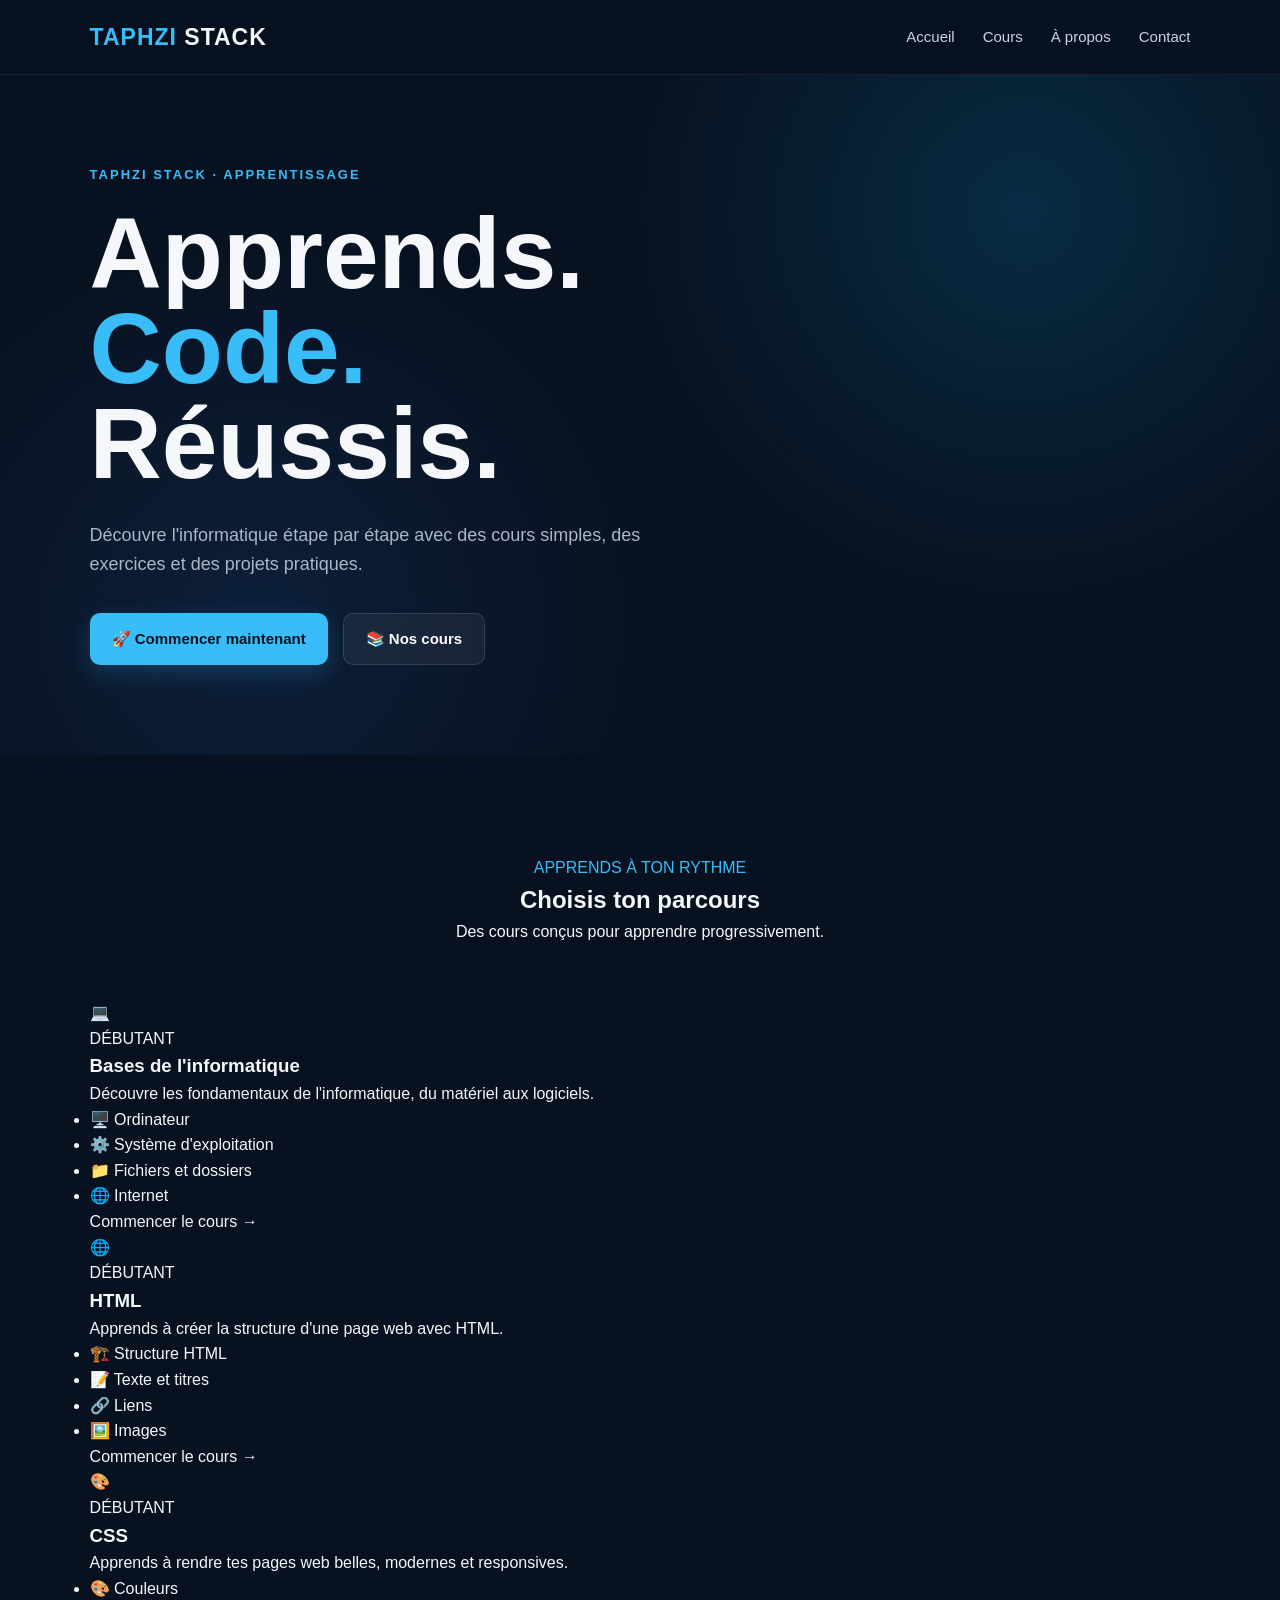
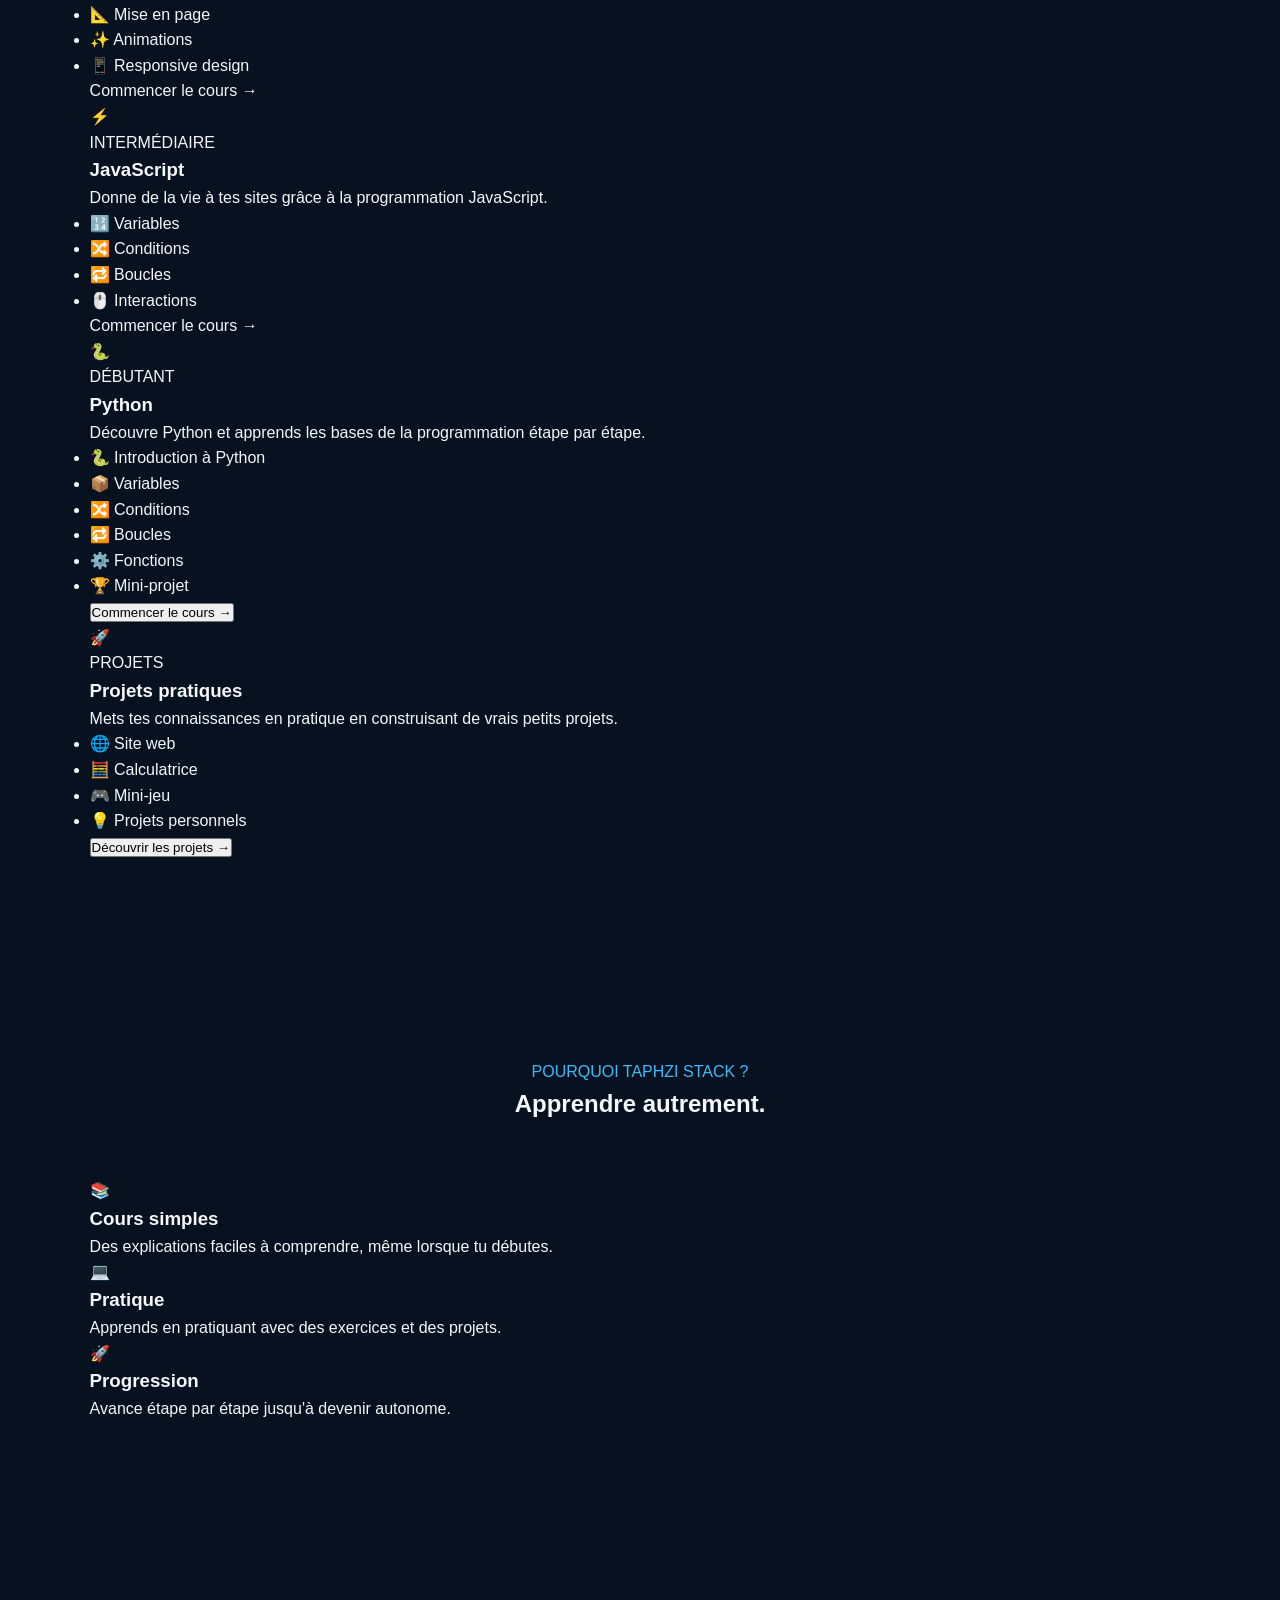
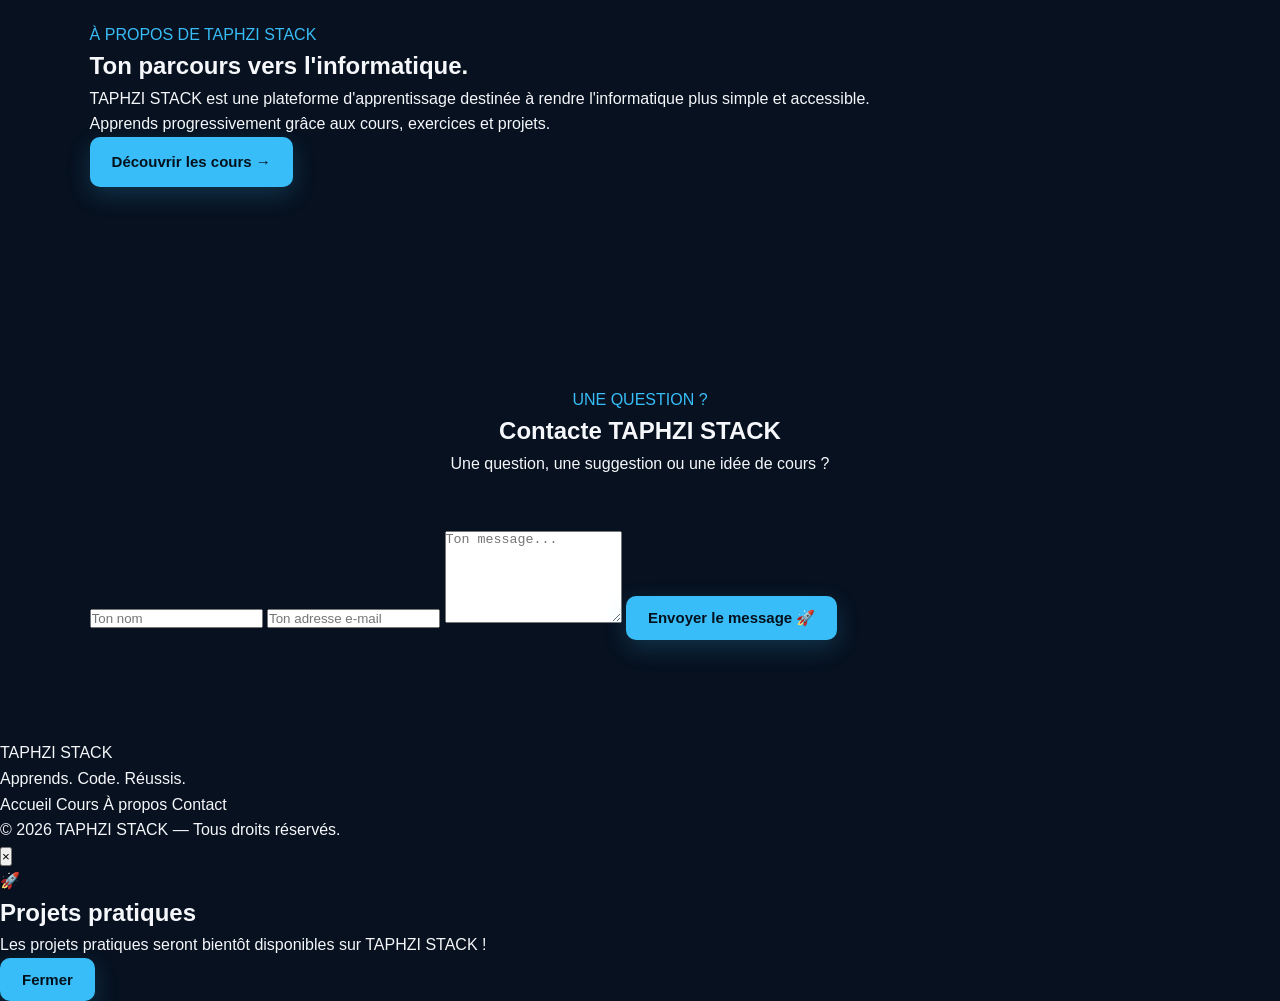
==== commit 37a2d6a3: "Update index.html" ====
--- a/index.html
+++ b/index.html
@@ -79,7 +79,9 @@
 
     <p>APPRENDS À TON RYTHME</p>
 
-    <h2>Choisis ton parcours</h2>
+    <h2>
+      Choisis ton parcours
+    </h2>
 
     <span>
       Des cours conçus pour apprendre progressivement.
@@ -91,11 +93,13 @@
   <div class="course-grid">
 
 
-    <!-- INFORMATIQUE -->
+    <!-- ================= INFORMATIQUE ================= -->
 
     <article class="course-card">
 
-      <div class="course-icon">💻</div>
+      <div class="course-icon">
+        💻
+      </div>
 
       <div class="course-content">
 
@@ -103,7 +107,9 @@
           DÉBUTANT
         </span>
 
-        <h3>Bases de l'informatique</h3>
+        <h3>
+          Bases de l'informatique
+        </h3>
 
         <p>
           Découvre les fondamentaux de l'informatique,
@@ -117,8 +123,12 @@
           <li>🌐 Internet</li>
         </ul>
 
-        <a href="informatique.html" class="course-btn">
+        <a
+          href="informatique.html"
+          class="course-btn">
+
           Commencer le cours →
+
         </a>
 
       </div>
@@ -126,11 +136,13 @@
     </article>
 
 
-    <!-- HTML -->
+    <!-- ================= HTML ================= -->
 
     <article class="course-card">
 
-      <div class="course-icon">🌐</div>
+      <div class="course-icon">
+        🌐
+      </div>
 
       <div class="course-content">
 
@@ -138,7 +150,9 @@
           DÉBUTANT
         </span>
 
-        <h3>HTML</h3>
+        <h3>
+          HTML
+        </h3>
 
         <p>
           Apprends à créer la structure
@@ -152,8 +166,12 @@
           <li>🖼️ Images</li>
         </ul>
 
-        <a href="html-css.html" class="course-btn">
+        <a
+          href="html-css.html"
+          class="course-btn">
+
           Commencer le cours →
+
         </a>
 
       </div>
@@ -161,11 +179,13 @@
     </article>
 
 
-    <!-- CSS -->
+    <!-- ================= CSS ================= -->
 
     <article class="course-card">
 
-      <div class="course-icon">🎨</div>
+      <div class="course-icon">
+        🎨
+      </div>
 
       <div class="course-content">
 
@@ -173,7 +193,9 @@
           DÉBUTANT
         </span>
 
-        <h3>CSS</h3>
+        <h3>
+          CSS
+        </h3>
 
         <p>
           Apprends à rendre tes pages web
@@ -187,8 +209,12 @@
           <li>📱 Responsive design</li>
         </ul>
 
-        <a href="html-css.html" class="course-btn">
+        <a
+          href="html-css.html"
+          class="course-btn">
+
           Commencer le cours →
+
         </a>
 
       </div>
@@ -196,11 +222,13 @@
     </article>
 
 
-    <!-- JAVASCRIPT -->
+    <!-- ================= JAVASCRIPT ================= -->
 
     <article class="course-card">
 
-      <div class="course-icon">⚡</div>
+      <div class="course-icon">
+        ⚡
+      </div>
 
       <div class="course-content">
 
@@ -208,7 +236,9 @@
           INTERMÉDIAIRE
         </span>
 
-        <h3>JavaScript</h3>
+        <h3>
+          JavaScript
+        </h3>
 
         <p>
           Donne de la vie à tes sites grâce
@@ -222,8 +252,12 @@
           <li>🖱️ Interactions</li>
         </ul>
 
-        <a href="javascript.html" class="course-btn">
+        <a
+          href="javascript.html"
+          class="course-btn">
+
           Commencer le cours →
+
         </a>
 
       </div>
@@ -231,11 +265,15 @@
     </article>
 
 
-    <!-- PYTHON -->
-
-    <article class="course-card">
-
-      <div class="course-icon">🐍</div>
+    <!-- ================================================= -->
+    <!-- ================= PYTHON ========================= -->
+    <!-- ================================================= -->
+
+    <article class="course-card python-card">
+
+      <div class="course-icon">
+        🐍
+      </div>
 
       <div class="course-content">
 
@@ -243,34 +281,44 @@
           DÉBUTANT
         </span>
 
-        <h3>Python</h3>
+        <h3>
+          Python
+        </h3>
 
         <p>
-          Découvre un langage simple et puissant
-          pour apprendre la programmation.
+          Découvre Python et apprends les bases
+          de la programmation étape par étape.
         </p>
 
         <ul>
-          <li>🐍 Syntaxe Python</li>
+          <li>🐍 Introduction à Python</li>
           <li>📦 Variables</li>
           <li>🔀 Conditions</li>
           <li>🔁 Boucles</li>
+          <li>⚙️ Fonctions</li>
+          <li>🏆 Mini-projet</li>
         </ul>
 
-        <a href="#python-course" class="course-btn">
+        <button
+          class="course-btn"
+          onclick="openPython()">
+
           Commencer le cours →
-        </a>
+
+        </button>
 
       </div>
 
     </article>
 
 
-    <!-- PROJETS -->
+    <!-- ================= PROJETS ================= -->
 
     <article class="course-card special-card">
 
-      <div class="course-icon">🚀</div>
+      <div class="course-icon">
+        🚀
+      </div>
 
       <div class="course-content">
 
@@ -278,11 +326,13 @@
           PROJETS
         </span>
 
-        <h3>Projets pratiques</h3>
+        <h3>
+          Projets pratiques
+        </h3>
 
         <p>
           Mets tes connaissances en pratique
-          avec de petits projets.
+          en construisant de vrais petits projets.
         </p>
 
         <ul>
@@ -292,8 +342,12 @@
           <li>💡 Projets personnels</li>
         </ul>
 
-        <button class="course-btn" onclick="openProjects()">
+        <button
+          class="course-btn"
+          onclick="openProjects()">
+
           Découvrir les projets →
+
         </button>
 
       </div>
@@ -305,466 +359,495 @@
 </section>
 
 
-
-<!-- ================================================= -->
-<!-- ================= COURS PYTHON ================== -->
-<!-- ================================================= -->
-
-<section id="python-course" class="courses">
+<!-- ===================================================== -->
+<!-- ================= COURS PYTHON ====================== -->
+<!-- ===================================================== -->
+
+<section
+  id="python-course"
+  class="python-course"
+  style="display:none;">
+
+  <div class="python-container">
+
+    <div class="python-header">
+
+      <span class="course-level">
+        🐍 TAPHZI STACK · PYTHON
+      </span>
+
+      <h2>
+        Apprendre Python
+      </h2>
+
+      <p>
+        Apprends les bases de Python avec des
+        explications simples et des exercices.
+      </p>
+
+    </div>
+
+
+    <!-- PROGRESSION -->
+
+    <div class="progress">
+
+      <b>
+        📊 Ta progression Python
+      </b>
+
+      <span
+        id="pythonProgressText"
+        style="float:right;">
+        0 / 8 leçons
+      </span>
+
+      <div class="bar">
+
+        <div
+          class="fill"
+          id="pythonFill">
+        </div>
+
+      </div>
+
+    </div>
+
+
+    <!-- MENU PYTHON -->
+
+    <div class="python-layout">
+
+
+      <aside class="sidebar">
+
+        <h3>
+          🐍 Cours Python
+        </h3>
+
+        <div
+          class="lesson-link active"
+          onclick="showPythonLesson(1,this)">
+
+          1. Introduction
+
+        </div>
+
+        <div
+          class="lesson-link"
+          onclick="showPythonLesson(2,this)">
+
+          2. Variables
+
+        </div>
+
+        <div
+          class="lesson-link"
+          onclick="showPythonLesson(3,this)">
+
+          3. Types de données
+
+        </div>
+
+        <div
+          class="lesson-link"
+          onclick="showPythonLesson(4,this)">
+
+          4. Conditions
+
+        </div>
+
+        <div
+          class="lesson-link"
+          onclick="showPythonLesson(5,this)">
+
+          5. Boucles
+
+        </div>
+
+        <div
+          class="lesson-link"
+          onclick="showPythonLesson(6,this)">
+
+          6. Fonctions
+
+        </div>
+
+        <div
+          class="lesson-link"
+          onclick="showPythonLesson(7,this)">
+
+          7. Listes
+
+        </div>
+
+        <div
+          class="lesson-link"
+          onclick="showPythonLesson(8,this)">
+
+          8. Mini-projet
+
+        </div>
+
+      </aside>
+
+
+      <!-- CONTENU PYTHON -->
+
+      <div class="python-lessons">
+
+
+        <!-- LEÇON 1 -->
+
+        <article
+          class="lesson python-lesson active"
+          id="pythonLesson1">
+
+          <h2>
+            1. 🐍 Introduction à Python
+          </h2>
+
+          <p class="muted">
+            Python est un langage de programmation
+            simple et très utilisé.
+          </p>
+
+          <h3>
+            💻 Premier programme
+          </h3>
+
+          <pre>
+print("Bienvenue sur TAPHZI STACK !")
+          </pre>
+
+          <p>
+            La fonction <b>print()</b> permet
+            d'afficher un message.
+          </p>
+
+          <button
+            class="btn"
+            onclick="completePython(1)">
+
+            ✓ Leçon terminée
+
+          </button>
+
+        </article>
+
+
+        <!-- LEÇON 2 -->
+
+        <article
+          class="lesson python-lesson"
+          id="pythonLesson2">
+
+          <h2>
+            2. 📦 Les variables
+          </h2>
+
+          <p class="muted">
+            Une variable permet de stocker une information.
+          </p>
+
+          <pre>
+nom = "TAPHZI"
+
+age = 20
+
+print(nom)
+
+print(age)
+          </pre>
+
+          <h3>
+            🧠 À retenir
+          </h3>
+
+          <p>
+            Une variable peut contenir du texte,
+            un nombre ou d'autres données.
+          </p>
+
+          <button
+            class="btn"
+            onclick="completePython(2)">
+
+            ✓ Leçon terminée
+
+          </button>
+
+        </article>
+
+
+        <!-- LEÇON 3 -->
+
+        <article
+          class="lesson python-lesson"
+          id="pythonLesson3">
+
+          <h2>
+            3. 🔢 Les types de données
+          </h2>
+
+          <pre>
+nom = "Awa"
+
+age = 20
+
+prix = 10.5
+
+connecte = True
+          </pre>
+
+          <p>
+            Python possède plusieurs types de données
+            comme les chaînes de caractères, les nombres
+            entiers, les nombres décimaux et les booléens.
+          </p>
+
+          <button
+            class="btn"
+            onclick="completePython(3)">
+
+            ✓ Leçon terminée
+
+          </button>
+
+        </article>
+
+
+        <!-- LEÇON 4 -->
+
+        <article
+          class="lesson python-lesson"
+          id="pythonLesson4">
+
+          <h2>
+            4. 🔀 Les conditions
+          </h2>
+
+          <p>
+            Les conditions permettent au programme
+            de prendre des décisions.
+          </p>
+
+          <pre>
+age = 18
+
+if age >= 18:
+
+    print("Majeur")
+
+else:
+
+    print("Mineur")
+          </pre>
+
+          <button
+            class="btn"
+            onclick="completePython(4)">
+
+            ✓ Leçon terminée
+
+          </button>
+
+        </article>
+
+
+        <!-- LEÇON 5 -->
+
+        <article
+          class="lesson python-lesson"
+          id="pythonLesson5">
+
+          <h2>
+            5. 🔁 Les boucles
+          </h2>
+
+          <p>
+            Une boucle permet de répéter une instruction.
+          </p>
+
+          <pre>
+for i in range(5):
+
+    print(i)
+          </pre>
+
+          <p>
+            Cette boucle affiche les nombres
+            de 0 à 4.
+          </p>
+
+          <button
+            class="btn"
+            onclick="completePython(5)">
+
+            ✓ Leçon terminée
+
+          </button>
+
+        </article>
+
+
+        <!-- LEÇON 6 -->
+
+        <article
+          class="lesson python-lesson"
+          id="pythonLesson6">
+
+          <h2>
+            6. ⚙️ Les fonctions
+          </h2>
+
+          <p>
+            Une fonction permet de regrouper
+            du code que l'on peut réutiliser.
+          </p>
+
+          <pre>
+def saluer(nom):
+
+    print("Bonjour " + nom)
+
+
+saluer("Awa")
+          </pre>
+
+          <button
+            class="btn"
+            onclick="completePython(6)">
+
+            ✓ Leçon terminée
+
+          </button>
+
+        </article>
+
+
+        <!-- LEÇON 7 -->
+
+        <article
+          class="lesson python-lesson"
+          id="pythonLesson7">
+
+          <h2>
+            7. 📋 Les listes
+          </h2>
+
+          <p>
+            Une liste permet de stocker plusieurs
+            éléments dans une même variable.
+          </p>
+
+          <pre>
+fruits = [
+    "pomme",
+    "banane",
+    "orange"
+]
+
+print(fruits)
+          </pre>
+
+          <button
+            class="btn"
+            onclick="completePython(7)">
+
+            ✓ Leçon terminée
+
+          </button>
+
+        </article>
+
+
+        <!-- LEÇON 8 -->
+
+        <article
+          class="lesson python-lesson"
+          id="pythonLesson8">
+
+          <h2>
+            8. 🏆 Mini-projet Python
+          </h2>
+
+          <p>
+            Crée un petit programme qui demande
+            le prénom de l'utilisateur et lui souhaite
+            la bienvenue.
+          </p>
+
+          <pre>
+prenom = input("Quel est ton prénom ? ")
+
+print("Bienvenue " + prenom + " !")
+          </pre>
+
+          <h3>
+            🎯 Mission
+          </h3>
+
+          <p>
+            Modifie le programme pour ajouter
+            ton propre message.
+          </p>
+
+          <button
+            class="btn"
+            onclick="completePython(8)">
+
+            🏆 Terminer le parcours
+
+          </button>
+
+        </article>
+
+
+      </div>
+
+    </div>
+
+
+    <button
+      class="btn btn-secondary"
+      onclick="closePython()">
+
+      ← Retour aux cours
+
+    </button>
+
+  </div>
+
+</section>
+
+
+<!-- ================= POURQUOI ================= -->
+
+<section class="why">
 
   <div class="section-title">
 
-    <p>🐍 TAPHZI STACK · PROGRAMMATION</p>
-
-    <h2>Cours Python</h2>
-
-    <span>
-      Apprends Python étape par étape.
-    </span>
+    <p>
+      POURQUOI TAPHZI STACK ?
+    </p>
+
+    <h2>
+      Apprendre autrement.
+    </h2>
 
   </div>
 
 
-  <div class="python-container">
-
-
-    <!-- MENU PYTHON -->
-
-    <aside class="sidebar">
-
-      <h3>🐍 Cours Python</h3>
-
-      <div class="lesson-link python-link active"
-           onclick="showPythonLesson(1,this)">
-        1. Introduction
-      </div>
-
-      <div class="lesson-link python-link"
-           onclick="showPythonLesson(2,this)">
-        2. Variables
-      </div>
-
-      <div class="lesson-link python-link"
-           onclick="showPythonLesson(3,this)">
-        3. Types de données
-      </div>
-
-      <div class="lesson-link python-link"
-           onclick="showPythonLesson(4,this)">
-        4. Conditions
-      </div>
-
-      <div class="lesson-link python-link"
-           onclick="showPythonLesson(5,this)">
-        5. Boucles
-      </div>
-
-      <div class="lesson-link python-link"
-           onclick="showPythonLesson(6,this)">
-        6. Fonctions
-      </div>
-
-      <div class="lesson-link python-link"
-           onclick="showPythonLesson(7,this)">
-        7. Listes
-      </div>
-
-      <div class="lesson-link python-link"
-           onclick="showPythonLesson(8,this)">
-        8. Mini-projet
-      </div>
-
-    </aside>
-
-
-
-    <!-- CONTENU PYTHON -->
-
-    <div class="python-content">
-
-
-      <!-- PROGRESSION -->
-
-      <div class="progress">
-
-        <b>📊 Ta progression Python</b>
-
-        <span id="pythonProgressText" style="float:right">
-          0 / 8 leçons
-        </span>
-
-        <div class="bar">
-
-          <div
-            class="fill"
-            id="pythonFill">
-          </div>
-
-        </div>
-
-      </div>
-
-
-
-      <!-- LEÇON 1 -->
-
-      <article
-        class="lesson python-lesson active"
-        id="pythonLesson1">
-
-        <h2>
-          1. 🐍 Introduction à Python
-        </h2>
-
-        <p class="muted">
-          Python est un langage de programmation
-          simple, puissant et très utilisé.
-        </p>
-
-        <h3>💻 Premier programme</h3>
-
-        <pre><code>print("Bonjour TAPHZI STACK !")</code></pre>
-
-        <p>
-          La fonction <b>print()</b> permet d'afficher
-          un message à l'écran.
-        </p>
-
-        <h3>🎯 Exercice</h3>
-
-        <p>
-          Quelle commande permet d'afficher
-          « Bonjour » ?
-        </p>
-
-        <div class="quiz">
-
-          <button onclick="pythonAnswer(this,true)">
-            A. print("Bonjour")
-          </button>
-
-          <button onclick="pythonAnswer(this,false)">
-            B. echo("Bonjour")
-          </button>
-
-          <button onclick="pythonAnswer(this,false)">
-            C. message("Bonjour")
-          </button>
-
-        </div>
-
-        <div class="python-result result"></div>
-
-        <button class="btn"
-                onclick="completePython(1)">
-          ✓ Leçon terminée
-        </button>
-
-      </article>
-
-
-
-      <!-- LEÇON 2 -->
-
-      <article
-        class="lesson python-lesson"
-        id="pythonLesson2">
-
-        <h2>
-          2. 📦 Les variables
-        </h2>
-
-        <p class="muted">
-          Une variable permet de stocker
-          une information.
-        </p>
-
-        <pre><code>nom = "TAPHZI"
-age = 20
-
-print(nom)
-print(age)</code></pre>
-
-        <h3>🧠 À retenir</h3>
-
-        <p>
-          En Python, on peut créer une variable
-          simplement en lui donnant une valeur.
-        </p>
-
-        <h3>🎯 Défi</h3>
-
-        <p>
-          Crée une variable appelée
-          <b>prenom</b>.
-        </p>
-
-        <button class="btn"
-                onclick="completePython(2)">
-          ✓ Leçon terminée
-        </button>
-
-      </article>
-
-
-
-      <!-- LEÇON 3 -->
-
-      <article
-        class="lesson python-lesson"
-        id="pythonLesson3">
-
-        <h2>
-          3. 🔢 Les types de données
-        </h2>
-
-        <p>
-          Python possède plusieurs types
-          de données.
-        </p>
-
-        <pre><code>nom = "Awa"
-
-age = 20
-
-taille = 1.75
-
-majeur = True</code></pre>
-
-        <p class="muted">
-          <b>str</b> → texte<br><br>
-          <b>int</b> → nombre entier<br><br>
-          <b>float</b> → nombre décimal<br><br>
-          <b>bool</b> → vrai ou faux
-        </p>
-
-        <button class="btn"
-                onclick="completePython(3)">
-          ✓ Leçon terminée
-        </button>
-
-      </article>
-
-
-
-      <!-- LEÇON 4 -->
-
-      <article
-        class="lesson python-lesson"
-        id="pythonLesson4">
-
-        <h2>
-          4. 🔀 Les conditions
-        </h2>
-
-        <p>
-          Une condition permet à Python
-          de prendre une décision.
-        </p>
-
-        <pre><code>age = 18
-
-if age >= 18:
-    print("Majeur")
-else:
-    print("Mineur")</code></pre>
-
-        <h3>🧠 Comprendre</h3>
-
-        <p class="muted">
-          <b>if</b> signifie « si ».
-          <br><br>
-          <b>else</b> signifie « sinon ».
-        </p>
-
-        <button class="btn"
-                onclick="completePython(4)">
-          ✓ Leçon terminée
-        </button>
-
-      </article>
-
-
-
-      <!-- LEÇON 5 -->
-
-      <article
-        class="lesson python-lesson"
-        id="pythonLesson5">
-
-        <h2>
-          5. 🔁 Les boucles
-        </h2>
-
-        <p>
-          Une boucle permet de répéter
-          une instruction plusieurs fois.
-        </p>
-
-        <pre><code>for i in range(5):
-    print(i)</code></pre>
-
-        <p class="muted">
-          Ce programme affiche les nombres
-          de 0 à 4.
-        </p>
-
-        <h3>🎯 Pourquoi utiliser une boucle ?</h3>
-
-        <p>
-          Elle évite de réécrire plusieurs fois
-          la même instruction.
-        </p>
-
-        <button class="btn"
-                onclick="completePython(5)">
-          ✓ Leçon terminée
-        </button>
-
-      </article>
-
-
-
-      <!-- LEÇON 6 -->
-
-      <article
-        class="lesson python-lesson"
-        id="pythonLesson6">
-
-        <h2>
-          6. ⚙️ Les fonctions
-        </h2>
-
-        <p>
-          Une fonction permet de regrouper
-          des instructions réutilisables.
-        </p>
-
-        <pre><code>def saluer(nom):
-    print("Bonjour " + nom)
-
-saluer("Awa")</code></pre>
-
-        <p class="muted">
-          <b>def</b> permet de créer une fonction.
-        </p>
-
-        <button class="btn"
-                onclick="completePython(6)">
-          ✓ Leçon terminée
-        </button>
-
-      </article>
-
-
-
-      <!-- LEÇON 7 -->
-
-      <article
-        class="lesson python-lesson"
-        id="pythonLesson7">
-
-        <h2>
-          7. 📋 Les listes
-        </h2>
-
-        <p>
-          Une liste permet de stocker
-          plusieurs valeurs.
-        </p>
-
-        <pre><code>fruits = [
-    "Pomme",
-    "Banane",
-    "Orange"
-]
-
-print(fruits[0])</code></pre>
-
-        <p class="muted">
-          Les éléments d'une liste commencent
-          généralement à l'index <b>0</b>.
-        </p>
-
-        <button class="btn"
-                onclick="completePython(7)">
-          ✓ Leçon terminée
-        </button>
-
-      </article>
-
-
-
-      <!-- LEÇON 8 -->
-
-      <article
-        class="lesson python-lesson"
-        id="pythonLesson8">
-
-        <h2>
-          8. 🏆 Mini-projet Python
-        </h2>
-
-        <p class="muted">
-          Pour terminer ton parcours,
-          crée un petit programme Python.
-        </p>
-
-        <h3>🎯 Mission</h3>
-
-        <p>
-          Crée un programme qui demande
-          le prénom de l'utilisateur puis
-          affiche un message.
-        </p>
-
-        <pre><code>prenom = input("Ton prénom : ")
-
-print("Bienvenue " + prenom + " !")</code></pre>
-
-        <h3>🚀 Objectif</h3>
-
-        <p>
-          Tu dois être capable d'utiliser
-          des variables, une fonction d'affichage
-          et une entrée utilisateur.
-        </p>
-
-        <button class="btn"
-                onclick="completePython(8)">
-          🏆 Terminer le parcours
-        </button>
-
-      </article>
-
-
-    </div>
-
-  </div>
-
-</section>
-
-
-
-<!-- ================= POURQUOI ================= -->
-
-<section class="why">
-
-  <div class="section-title">
-
-    <p>POURQUOI TAPHZI STACK ?</p>
-
-    <h2>Apprendre autrement.</h2>
-
-  </div>
-
   <div class="why-grid">
 
     <div class="why-card">
 
       <div>📚</div>
 
-      <h3>Cours simples</h3>
+      <h3>
+        Cours simples
+      </h3>
 
       <p>
         Des explications faciles à comprendre,
@@ -778,7 +861,9 @@
 
       <div>💻</div>
 
-      <h3>Pratique</h3>
+      <h3>
+        Pratique
+      </h3>
 
       <p>
         Apprends en pratiquant avec des exercices
@@ -792,7 +877,9 @@
 
       <div>🚀</div>
 
-      <h3>Progression</h3>
+      <h3>
+        Progression
+      </h3>
 
       <p>
         Avance étape par étape jusqu'à devenir
@@ -806,10 +893,11 @@
 </section>
 
 
-
 <!-- ================= À PROPOS ================= -->
 
-<section id="apropos" class="about">
+<section
+  id="apropos"
+  class="about">
 
   <div class="about-content">
 
@@ -833,8 +921,12 @@
       exercices et projets.
     </p>
 
-    <a href="#cours" class="btn btn-primary">
+    <a
+      href="#cours"
+      class="btn btn-primary">
+
       Découvrir les cours →
+
     </a>
 
   </div>
@@ -842,16 +934,21 @@
 </section>
 
 
-
 <!-- ================= CONTACT ================= -->
 
-<section id="contact" class="contact">
+<section
+  id="contact"
+  class="contact">
 
   <div class="section-title">
 
-    <p>UNE QUESTION ?</p>
-
-    <h2>Contacte TAPHZI STACK</h2>
+    <p>
+      UNE QUESTION ?
+    </p>
+
+    <h2>
+      Contacte TAPHZI STACK
+    </h2>
 
     <span>
       Une question, une suggestion ou une idée de cours ?
@@ -860,33 +957,34 @@
   </div>
 
 
-  <form class="contact-form"
-        onsubmit="sendMessage(event)">
+  <form
+    class="contact-form"
+    onsubmit="sendMessage(event)">
 
     <input
       type="text"
       id="name"
       placeholder="Ton nom"
-      required
-    >
+      required>
 
     <input
       type="email"
       id="email"
       placeholder="Ton adresse e-mail"
-      required
-    >
+      required>
 
     <textarea
       id="message"
       rows="6"
       placeholder="Ton message..."
-      required
-    ></textarea>
-
-    <button type="submit"
-            class="btn btn-primary">
+      required></textarea>
+
+    <button
+      type="submit"
+      class="btn btn-primary">
+
       Envoyer le message 🚀
+
     </button>
 
   </form>
@@ -894,7 +992,6 @@
 </section>
 
 </main>
-
 
 
 <!-- ================= FOOTER ================= -->
@@ -912,8 +1009,11 @@
   <div class="footer-links">
 
     <a href="#accueil">Accueil</a>
+
     <a href="#cours">Cours</a>
+
     <a href="#apropos">À propos</a>
+
     <a href="#contact">Contact</a>
 
   </div>
@@ -925,34 +1025,42 @@
 </footer>
 
 
-
 <!-- ================= MODALE PROJETS ================= -->
 
-<div id="projectModal"
-     class="modal"
-     aria-hidden="true">
+<div
+  id="projectModal"
+  class="modal"
+  aria-hidden="true">
 
   <div class="modal-box">
 
-    <button class="modal-close"
-            onclick="closeProjects()">
+    <button
+      class="modal-close"
+      onclick="closeProjects()">
+
       ×
+
     </button>
 
     <div class="modal-icon">
       🚀
     </div>
 
-    <h2>Projets pratiques</h2>
+    <h2>
+      Projets pratiques
+    </h2>
 
     <p>
-      Les projets pratiques seront bientôt
-      disponibles sur TAPHZI STACK !
+      Les projets pratiques seront bientôt disponibles
+      sur TAPHZI STACK !
     </p>
 
-    <button class="btn btn-primary"
-            onclick="closeProjects()">
+    <button
+      class="btn btn-primary"
+      onclick="closeProjects()">
+
       Fermer
+
     </button>
 
   </div>
@@ -960,25 +1068,56 @@
 </div>
 
 
-
 <!-- ================= JAVASCRIPT ================= -->
 
 <script>
 
-
-/* ==========================================
-   PYTHON — PROGRESSION
-========================================== */
+/* =====================================================
+   PYTHON
+===================================================== */
 
 let pythonDone = JSON.parse(
   localStorage.getItem("taphziPythonDone") || "[]"
 );
 
 
-
-/* ==========================================
-   AFFICHER UNE LEÇON PYTHON
-========================================== */
+/* OUVRIR PYTHON */
+
+function openPython() {
+
+  const course =
+    document.getElementById("python-course");
+
+  course.style.display = "block";
+
+  course.scrollIntoView({
+    behavior: "smooth"
+  });
+
+  updatePythonProgress();
+
+}
+
+
+/* FERMER PYTHON */
+
+function closePython() {
+
+  const course =
+    document.getElementById("python-course");
+
+  course.style.display = "none";
+
+  document
+    .getElementById("cours")
+    .scrollIntoView({
+      behavior: "smooth"
+    });
+
+}
+
+
+/* AFFICHER UNE LEÇON */
 
 function showPythonLesson(number, element) {
 
@@ -991,20 +1130,13 @@
     });
 
 
-  const selected =
-    document.getElementById(
-      "pythonLesson" + number
-    );
-
-  if (selected) {
-
-    selected.classList.add("active");
-
-  }
-
-
   document
-    .querySelectorAll(".python-link")
+    .getElementById("pythonLesson" + number)
+    .classList.add("active");
+
+
+  document
+    .querySelectorAll("#python-course .lesson-link")
     .forEach(function(link) {
 
       link.classList.remove("active");
@@ -1012,19 +1144,12 @@
     });
 
 
-  if (element) {
-
-    element.classList.add("active");
-
-  }
+  element.classList.add("active");
 
 }
 
 
-
-/* ==========================================
-   TERMINER UNE LEÇON PYTHON
-========================================== */
+/* TERMINER UNE LEÇON */
 
 function completePython(number) {
 
@@ -1060,25 +1185,20 @@
 }
 
 
-
-/* ==========================================
-   PROGRESSION PYTHON
-========================================== */
+/* PROGRESSION PYTHON */
 
 function updatePythonProgress() {
 
   const text =
-    document.getElementById(
-      "pythonProgressText"
-    );
+    document.getElementById("pythonProgressText");
 
   const fill =
-    document.getElementById(
-      "pythonFill"
-    );
-
-
-  if (!text || !fill) return;
+    document.getElementById("pythonFill");
+
+
+  if (!text || !fill) {
+    return;
+  }
 
 
   text.textContent =
@@ -1091,51 +1211,14 @@
 }
 
 
-
-/* ==========================================
-   QUIZ PYTHON
-========================================== */
-
-function pythonAnswer(button, correct) {
-
-  const result =
-    button
-      .parentElement
-      .nextElementSibling;
-
-
-  if (correct) {
-
-    result.textContent =
-      "✓ Bravo ! Bonne réponse.";
-
-    result.style.color =
-      "#34d399";
-
-  } else {
-
-    result.textContent =
-      "✗ Essaie encore.";
-
-    result.style.color =
-      "#ff8b8b";
-
-  }
-
-}
-
-
-
-/* ==========================================
+/* =====================================================
    PROJETS
-========================================== */
+===================================================== */
 
 function openProjects() {
 
   const modal =
-    document.getElementById(
-      "projectModal"
-    );
+    document.getElementById("projectModal");
 
   modal.classList.add("show");
 
@@ -1150,9 +1233,7 @@
 function closeProjects() {
 
   const modal =
-    document.getElementById(
-      "projectModal"
-    );
+    document.getElementById("projectModal");
 
   modal.classList.remove("show");
 
@@ -1164,19 +1245,14 @@
 }
 
 
-
-/* ==========================================
-   FERMER MODALE EN CLIQUANT À CÔTÉ
-========================================== */
+/* FERMER LA MODALE EN CLIQUANT À CÔTÉ */
 
 window.addEventListener(
   "click",
   function(event) {
 
     const modal =
-      document.getElementById(
-        "projectModal"
-      );
+      document.getElementById("projectModal");
 
     if (event.target === modal) {
 
@@ -1188,10 +1264,9 @@
 );
 
 
-
-/* ==========================================
+/* =====================================================
    CONTACT
-========================================== */
+===================================================== */
 
 function sendMessage(event) {
 
@@ -1199,9 +1274,7 @@
 
 
   const name =
-    document.getElementById(
-      "name"
-    ).value;
+    document.getElementById("name").value;
 
 
   alert(
@@ -1216,15 +1289,13 @@
 }
 
 
-
-/* ==========================================
-   INITIALISATION
-========================================== */
+/* =====================================================
+   DÉMARRAGE
+===================================================== */
 
 updatePythonProgress();
 
 </script>
 
 </body>
-
 </html>
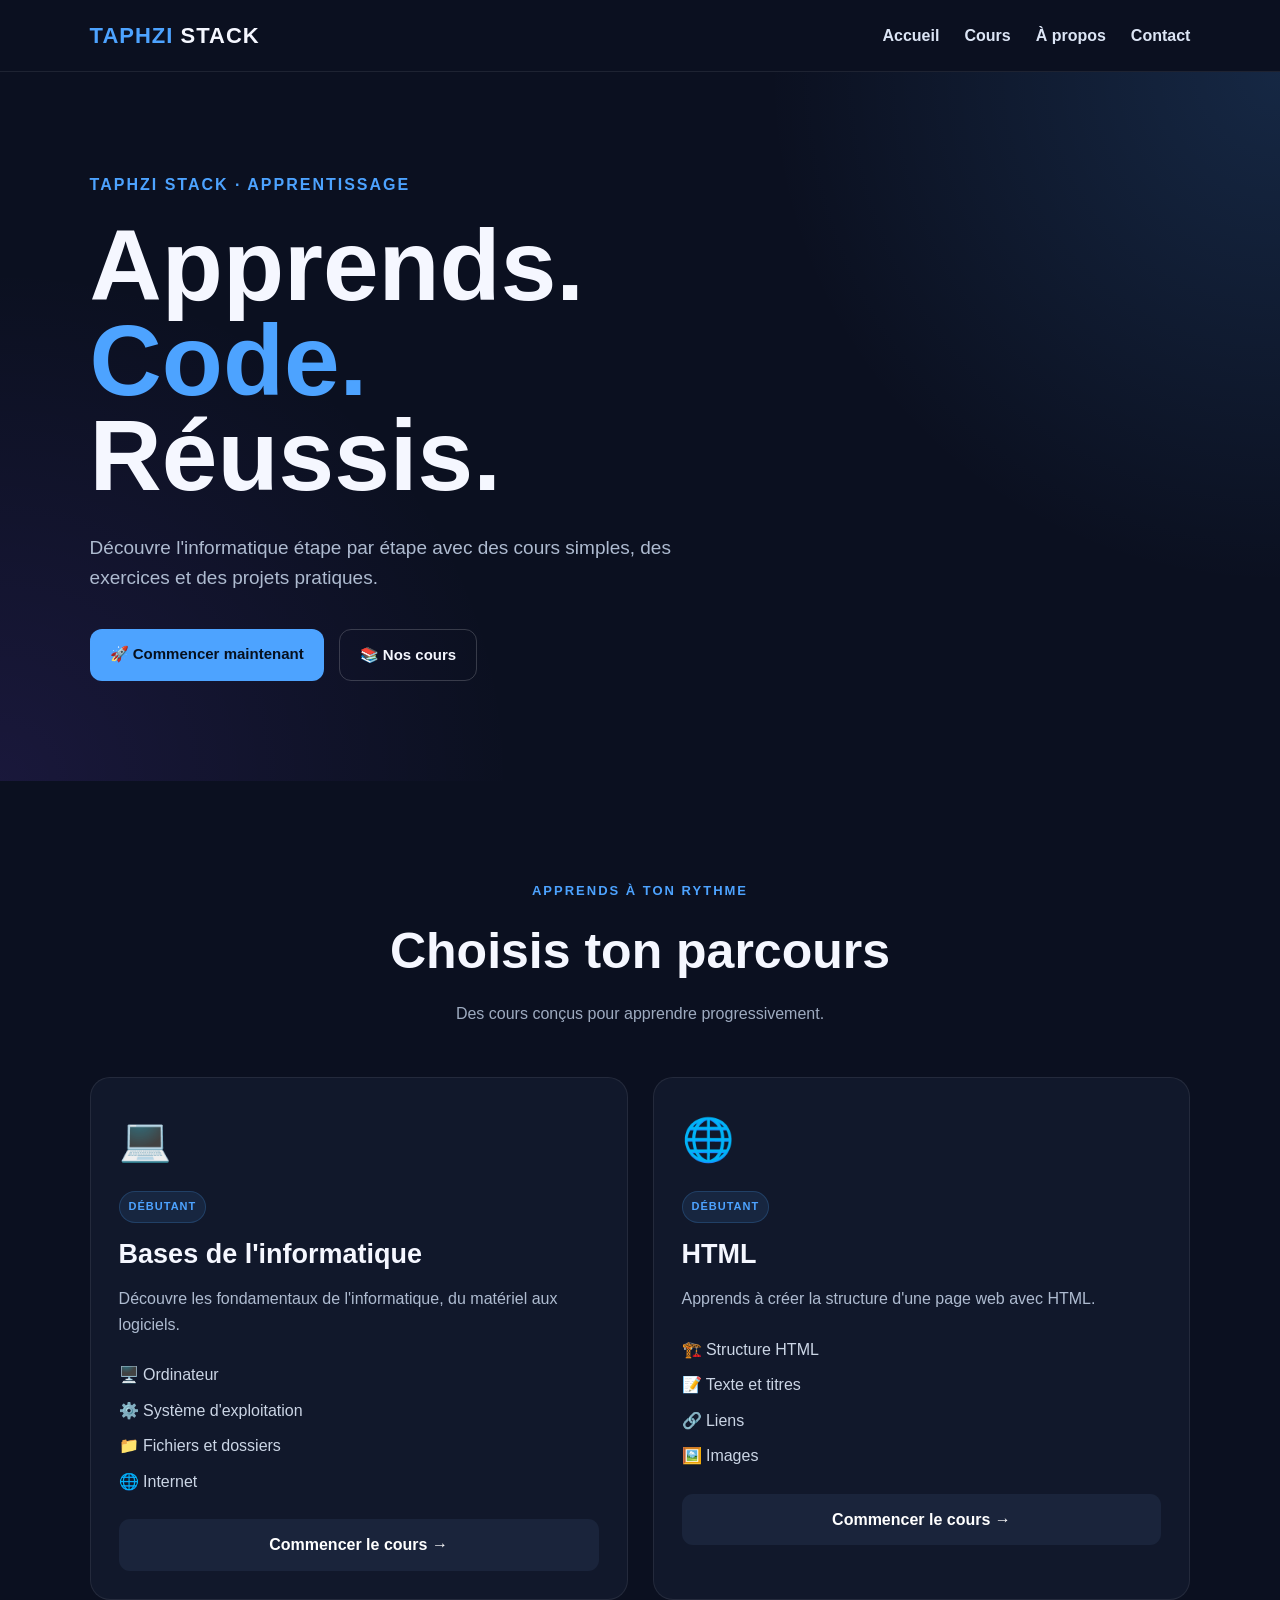
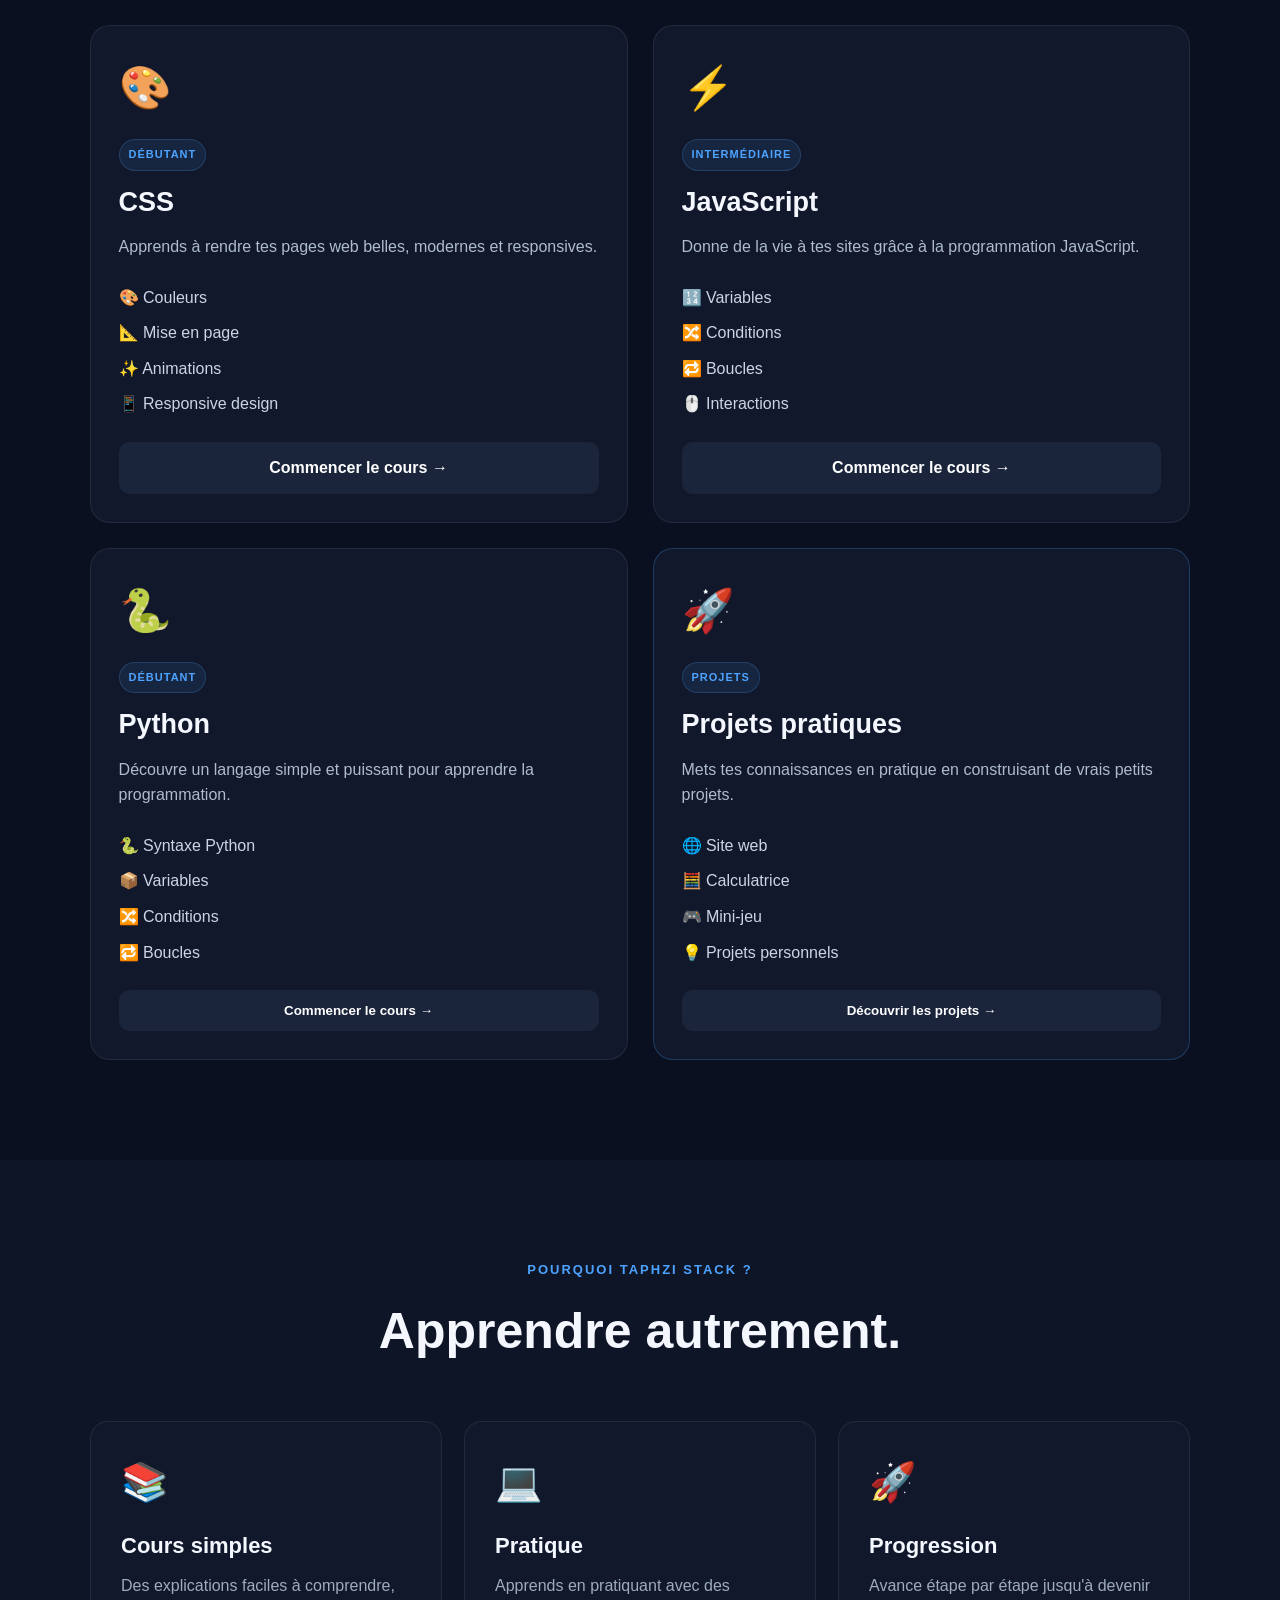
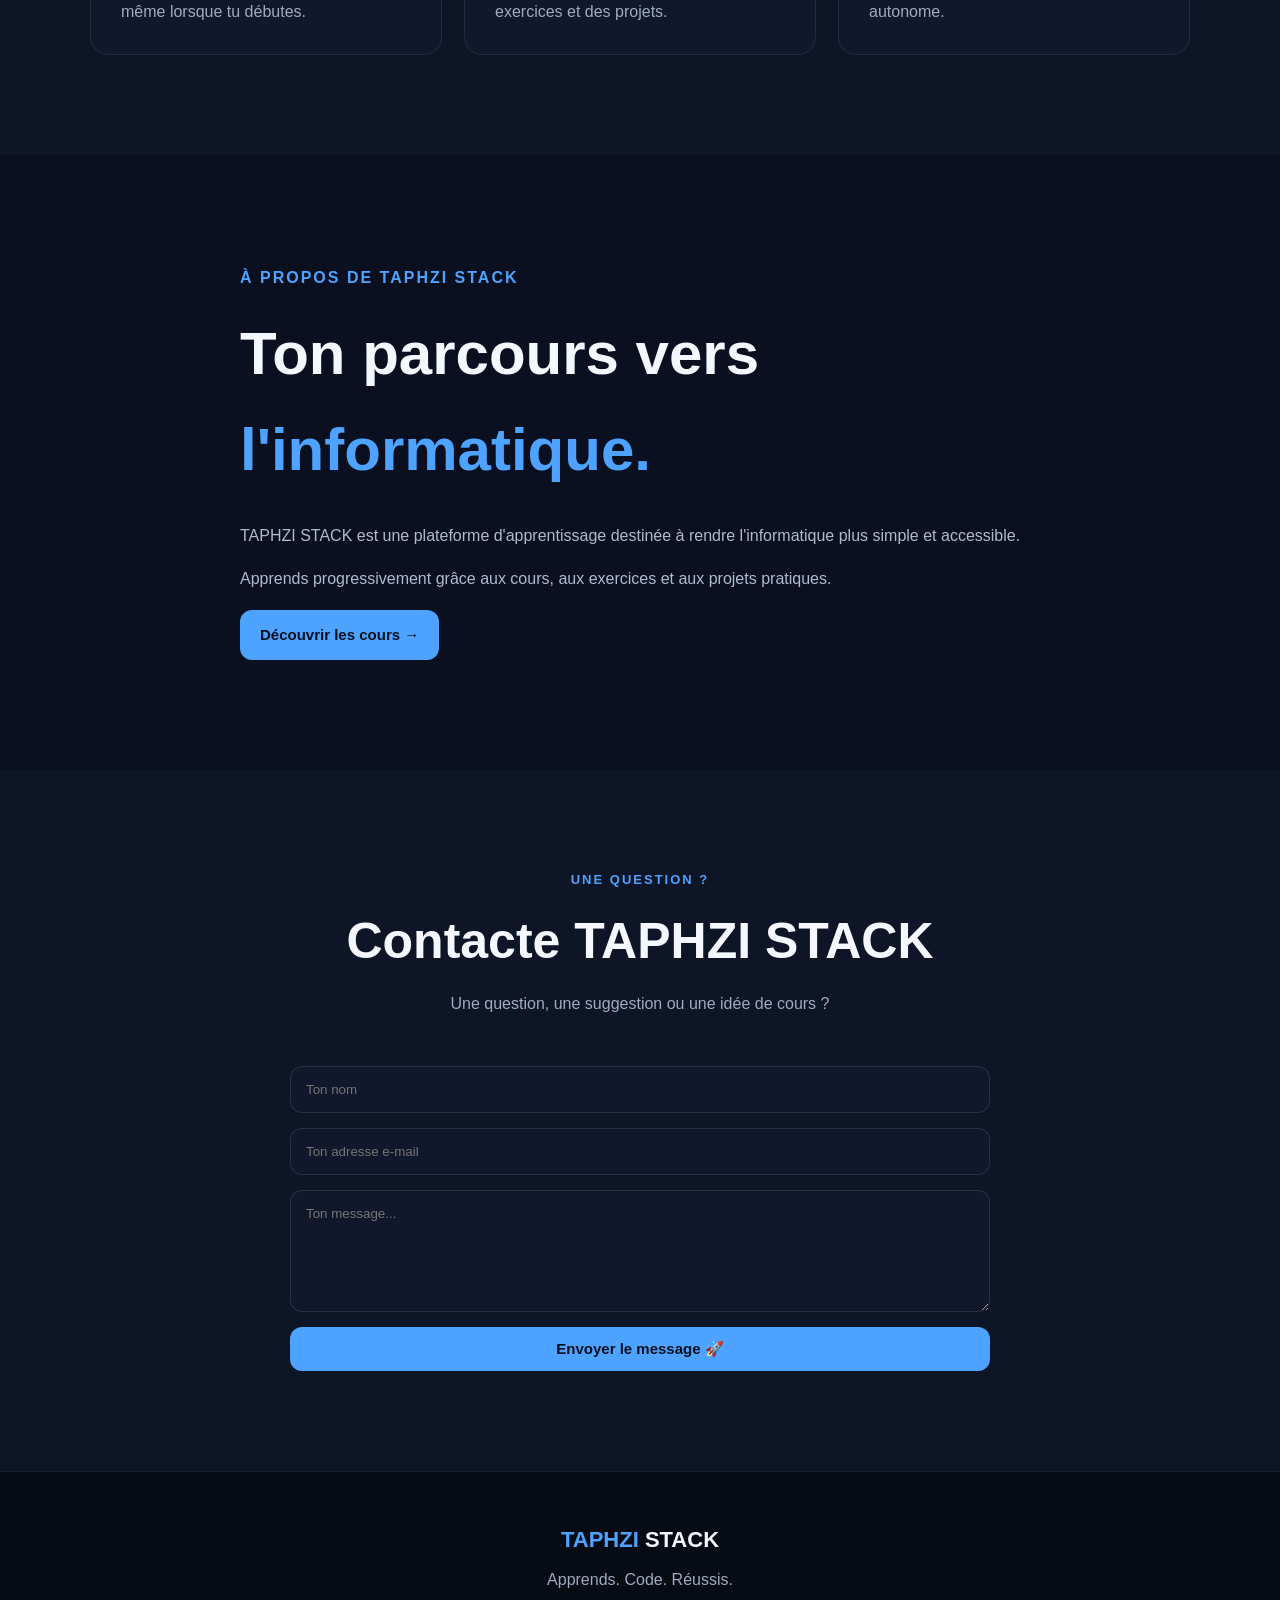
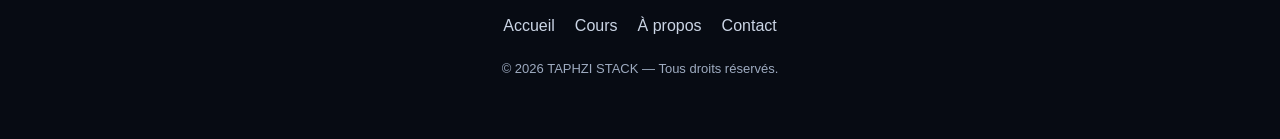
==== commit bcd42edc: "Update index.html" ====
--- a/index.html
+++ b/index.html
@@ -12,1290 +12,1329 @@
 
 <body>
 
-<!-- ================= HEADER ================= -->
-
-<header class="header">
-
-  <div class="logo">
-    <span>TAPHZI</span> STACK
-  </div>
-
-  <nav class="navbar">
-    <a href="#accueil">Accueil</a>
-    <a href="#cours">Cours</a>
-    <a href="#apropos">À propos</a>
-    <a href="#contact">Contact</a>
-  </nav>
-
-</header>
-
-
-<!-- ================= ACCUEIL ================= -->
-
-<main>
-
-<section id="accueil" class="hero">
-
-  <div class="hero-content">
-
-    <p class="hero-small">
-      TAPHZI STACK · APPRENTISSAGE
-    </p>
-
-    <h1>
-      Apprends.<br>
-      <span>Code.</span><br>
-      Réussis.
-    </h1>
-
-    <p>
-      Découvre l'informatique étape par étape
-      avec des cours simples, des exercices
-      et des projets pratiques.
-    </p>
-
-    <div class="hero-buttons">
-
-      <a href="#cours" class="btn btn-primary">
-        🚀 Commencer maintenant
-      </a>
-
-      <a href="#cours" class="btn btn-secondary">
-        📚 Nos cours
-      </a>
-
+  <!-- =====================================================
+       HEADER
+       ===================================================== -->
+
+  <header class="header">
+
+    <div class="logo">
+      <span>TAPHZI</span> STACK
     </div>
 
-  </div>
-
-</section>
-
-
-<!-- ================= COURS ================= -->
-
-<section id="cours" class="courses">
-
-  <div class="section-title">
-
-    <p>APPRENDS À TON RYTHME</p>
-
-    <h2>
-      Choisis ton parcours
-    </h2>
-
-    <span>
-      Des cours conçus pour apprendre progressivement.
-    </span>
-
-  </div>
-
-
-  <div class="course-grid">
-
-
-    <!-- ================= INFORMATIQUE ================= -->
-
-    <article class="course-card">
-
-      <div class="course-icon">
-        💻
+    <nav class="navbar">
+      <a href="#accueil">Accueil</a>
+      <a href="#cours">Cours</a>
+      <a href="#apropos">À propos</a>
+      <a href="#contact">Contact</a>
+    </nav>
+
+  </header>
+
+
+  <!-- =====================================================
+       CONTENU PRINCIPAL
+       ===================================================== -->
+
+  <main>
+
+
+    <!-- ===================================================
+         ACCUEIL
+         =================================================== -->
+
+    <section id="accueil" class="hero">
+
+      <div class="hero-content">
+
+        <p class="hero-small">
+          TAPHZI STACK · APPRENTISSAGE
+        </p>
+
+        <h1>
+          Apprends.<br>
+          <span>Code.</span><br>
+          Réussis.
+        </h1>
+
+        <p>
+          Découvre l'informatique étape par étape
+          avec des cours simples, des exercices
+          et des projets pratiques.
+        </p>
+
+        <div class="hero-buttons">
+
+          <a href="#cours" class="btn btn-primary">
+            🚀 Commencer maintenant
+          </a>
+
+          <a href="#cours" class="btn btn-secondary">
+            📚 Nos cours
+          </a>
+
+        </div>
+
       </div>
 
-      <div class="course-content">
-
-        <span class="course-level">
-          DÉBUTANT
+    </section>
+
+
+    <!-- ===================================================
+         COURS
+         =================================================== -->
+
+    <section id="cours" class="courses">
+
+      <div class="section-title">
+
+        <p>
+          APPRENDS À TON RYTHME
+        </p>
+
+        <h2>
+          Choisis ton parcours
+        </h2>
+
+        <span>
+          Des cours conçus pour apprendre progressivement.
         </span>
 
-        <h3>
-          Bases de l'informatique
-        </h3>
-
-        <p>
-          Découvre les fondamentaux de l'informatique,
-          du matériel aux logiciels.
-        </p>
-
-        <ul>
-          <li>🖥️ Ordinateur</li>
-          <li>⚙️ Système d'exploitation</li>
-          <li>📁 Fichiers et dossiers</li>
-          <li>🌐 Internet</li>
-        </ul>
-
-        <a
-          href="informatique.html"
-          class="course-btn">
-
-          Commencer le cours →
-
-        </a>
-
       </div>
 
-    </article>
-
-
-    <!-- ================= HTML ================= -->
-
-    <article class="course-card">
-
-      <div class="course-icon">
-        🌐
+
+      <div class="course-grid">
+
+
+        <!-- ================= INFORMATIQUE ================= -->
+
+        <article class="course-card">
+
+          <div class="course-icon">
+            💻
+          </div>
+
+          <div class="course-content">
+
+            <span class="course-level">
+              DÉBUTANT
+            </span>
+
+            <h3>
+              Bases de l'informatique
+            </h3>
+
+            <p>
+              Découvre les fondamentaux de l'informatique,
+              du matériel aux logiciels.
+            </p>
+
+            <ul>
+              <li>🖥️ Ordinateur</li>
+              <li>⚙️ Système d'exploitation</li>
+              <li>📁 Fichiers et dossiers</li>
+              <li>🌐 Internet</li>
+            </ul>
+
+            <a
+              href="informatique.html"
+              class="course-btn">
+
+              Commencer le cours →
+
+            </a>
+
+          </div>
+
+        </article>
+
+
+        <!-- ================= HTML ================= -->
+
+        <article class="course-card">
+
+          <div class="course-icon">
+            🌐
+          </div>
+
+          <div class="course-content">
+
+            <span class="course-level">
+              DÉBUTANT
+            </span>
+
+            <h3>
+              HTML
+            </h3>
+
+            <p>
+              Apprends à créer la structure
+              d'une page web avec HTML.
+            </p>
+
+            <ul>
+              <li>🏗️ Structure HTML</li>
+              <li>📝 Texte et titres</li>
+              <li>🔗 Liens</li>
+              <li>🖼️ Images</li>
+            </ul>
+
+            <a
+              href="html-css.html"
+              class="course-btn">
+
+              Commencer le cours →
+
+            </a>
+
+          </div>
+
+        </article>
+
+
+        <!-- ================= CSS ================= -->
+
+        <article class="course-card">
+
+          <div class="course-icon">
+            🎨
+          </div>
+
+          <div class="course-content">
+
+            <span class="course-level">
+              DÉBUTANT
+            </span>
+
+            <h3>
+              CSS
+            </h3>
+
+            <p>
+              Apprends à rendre tes pages web
+              belles, modernes et responsives.
+            </p>
+
+            <ul>
+              <li>🎨 Couleurs</li>
+              <li>📐 Mise en page</li>
+              <li>✨ Animations</li>
+              <li>📱 Responsive design</li>
+            </ul>
+
+            <a
+              href="html-css.html"
+              class="course-btn">
+
+              Commencer le cours →
+
+            </a>
+
+          </div>
+
+        </article>
+
+
+        <!-- ================= JAVASCRIPT ================= -->
+
+        <article class="course-card">
+
+          <div class="course-icon">
+            ⚡
+          </div>
+
+          <div class="course-content">
+
+            <span class="course-level">
+              INTERMÉDIAIRE
+            </span>
+
+            <h3>
+              JavaScript
+            </h3>
+
+            <p>
+              Donne de la vie à tes sites grâce
+              à la programmation JavaScript.
+            </p>
+
+            <ul>
+              <li>🔢 Variables</li>
+              <li>🔀 Conditions</li>
+              <li>🔁 Boucles</li>
+              <li>🖱️ Interactions</li>
+            </ul>
+
+            <a
+              href="javascript.html"
+              class="course-btn">
+
+              Commencer le cours →
+
+            </a>
+
+          </div>
+
+        </article>
+
+
+        <!-- ================= PYTHON ================= -->
+
+        <article class="course-card">
+
+          <div class="course-icon">
+            🐍
+          </div>
+
+          <div class="course-content">
+
+            <span class="course-level">
+              DÉBUTANT
+            </span>
+
+            <h3>
+              Python
+            </h3>
+
+            <p>
+              Découvre un langage simple et puissant
+              pour apprendre la programmation.
+            </p>
+
+            <ul>
+              <li>🐍 Syntaxe Python</li>
+              <li>📦 Variables</li>
+              <li>🔀 Conditions</li>
+              <li>🔁 Boucles</li>
+            </ul>
+
+            <button
+              class="course-btn"
+              onclick="openPython()">
+
+              Commencer le cours →
+
+            </button>
+
+          </div>
+
+        </article>
+
+
+        <!-- ================= PROJETS ================= -->
+
+        <article class="course-card special-card">
+
+          <div class="course-icon">
+            🚀
+          </div>
+
+          <div class="course-content">
+
+            <span class="course-level">
+              PROJETS
+            </span>
+
+            <h3>
+              Projets pratiques
+            </h3>
+
+            <p>
+              Mets tes connaissances en pratique
+              en construisant de vrais petits projets.
+            </p>
+
+            <ul>
+              <li>🌐 Site web</li>
+              <li>🧮 Calculatrice</li>
+              <li>🎮 Mini-jeu</li>
+              <li>💡 Projets personnels</li>
+            </ul>
+
+            <button
+              class="course-btn"
+              onclick="openProjects()">
+
+              Découvrir les projets →
+
+            </button>
+
+          </div>
+
+        </article>
+
       </div>
 
-      <div class="course-content">
-
-        <span class="course-level">
-          DÉBUTANT
-        </span>
-
-        <h3>
-          HTML
-        </h3>
-
-        <p>
-          Apprends à créer la structure
-          d'une page web avec HTML.
-        </p>
-
-        <ul>
-          <li>🏗️ Structure HTML</li>
-          <li>📝 Texte et titres</li>
-          <li>🔗 Liens</li>
-          <li>🖼️ Images</li>
-        </ul>
-
-        <a
-          href="html-css.html"
-          class="course-btn">
-
-          Commencer le cours →
-
-        </a>
-
-      </div>
-
-    </article>
-
-
-    <!-- ================= CSS ================= -->
-
-    <article class="course-card">
-
-      <div class="course-icon">
-        🎨
-      </div>
-
-      <div class="course-content">
-
-        <span class="course-level">
-          DÉBUTANT
-        </span>
-
-        <h3>
-          CSS
-        </h3>
-
-        <p>
-          Apprends à rendre tes pages web
-          belles, modernes et responsives.
-        </p>
-
-        <ul>
-          <li>🎨 Couleurs</li>
-          <li>📐 Mise en page</li>
-          <li>✨ Animations</li>
-          <li>📱 Responsive design</li>
-        </ul>
-
-        <a
-          href="html-css.html"
-          class="course-btn">
-
-          Commencer le cours →
-
-        </a>
-
-      </div>
-
-    </article>
-
-
-    <!-- ================= JAVASCRIPT ================= -->
-
-    <article class="course-card">
-
-      <div class="course-icon">
-        ⚡
-      </div>
-
-      <div class="course-content">
-
-        <span class="course-level">
-          INTERMÉDIAIRE
-        </span>
-
-        <h3>
-          JavaScript
-        </h3>
-
-        <p>
-          Donne de la vie à tes sites grâce
-          à la programmation JavaScript.
-        </p>
-
-        <ul>
-          <li>🔢 Variables</li>
-          <li>🔀 Conditions</li>
-          <li>🔁 Boucles</li>
-          <li>🖱️ Interactions</li>
-        </ul>
-
-        <a
-          href="javascript.html"
-          class="course-btn">
-
-          Commencer le cours →
-
-        </a>
-
-      </div>
-
-    </article>
-
-
-    <!-- ================================================= -->
-    <!-- ================= PYTHON ========================= -->
-    <!-- ================================================= -->
-
-    <article class="course-card python-card">
-
-      <div class="course-icon">
-        🐍
-      </div>
-
-      <div class="course-content">
-
-        <span class="course-level">
-          DÉBUTANT
-        </span>
-
-        <h3>
-          Python
-        </h3>
-
-        <p>
-          Découvre Python et apprends les bases
-          de la programmation étape par étape.
-        </p>
-
-        <ul>
-          <li>🐍 Introduction à Python</li>
-          <li>📦 Variables</li>
-          <li>🔀 Conditions</li>
-          <li>🔁 Boucles</li>
-          <li>⚙️ Fonctions</li>
-          <li>🏆 Mini-projet</li>
-        </ul>
-
-        <button
-          class="course-btn"
-          onclick="openPython()">
-
-          Commencer le cours →
-
-        </button>
-
-      </div>
-
-    </article>
-
-
-    <!-- ================= PROJETS ================= -->
-
-    <article class="course-card special-card">
-
-      <div class="course-icon">
-        🚀
-      </div>
-
-      <div class="course-content">
-
-        <span class="course-level">
-          PROJETS
-        </span>
-
-        <h3>
-          Projets pratiques
-        </h3>
-
-        <p>
-          Mets tes connaissances en pratique
-          en construisant de vrais petits projets.
-        </p>
-
-        <ul>
-          <li>🌐 Site web</li>
-          <li>🧮 Calculatrice</li>
-          <li>🎮 Mini-jeu</li>
-          <li>💡 Projets personnels</li>
-        </ul>
-
-        <button
-          class="course-btn"
-          onclick="openProjects()">
-
-          Découvrir les projets →
-
-        </button>
-
-      </div>
-
-    </article>
-
-  </div>
-
-</section>
-
-
-<!-- ===================================================== -->
-<!-- ================= COURS PYTHON ====================== -->
-<!-- ===================================================== -->
-
-<section
-  id="python-course"
-  class="python-course"
-  style="display:none;">
-
-  <div class="python-container">
-
-    <div class="python-header">
-
-      <span class="course-level">
-        🐍 TAPHZI STACK · PYTHON
-      </span>
-
-      <h2>
-        Apprendre Python
-      </h2>
-
-      <p>
-        Apprends les bases de Python avec des
-        explications simples et des exercices.
-      </p>
-
-    </div>
-
-
-    <!-- PROGRESSION -->
-
-    <div class="progress">
-
-      <b>
-        📊 Ta progression Python
-      </b>
-
-      <span
-        id="pythonProgressText"
-        style="float:right;">
-        0 / 8 leçons
-      </span>
-
-      <div class="bar">
-
-        <div
-          class="fill"
-          id="pythonFill">
+    </section>
+
+
+    <!-- ===================================================
+         COURS PYTHON
+         =================================================== -->
+
+    <section
+      id="pythonCourse"
+      class="python-course">
+
+      <div class="python-container">
+
+
+        <div class="python-header">
+
+          <span class="course-level">
+            TAPHZI STACK · PYTHON
+          </span>
+
+          <h2>
+            🐍 Apprendre Python
+          </h2>
+
+          <p>
+            Apprends Python étape par étape,
+            avec des explications simples et des exercices.
+          </p>
+
+          <button
+            class="btn btn-secondary"
+            onclick="closePython()">
+
+            ← Retour aux cours
+
+          </button>
+
         </div>
 
-      </div>
-
-    </div>
-
-
-    <!-- MENU PYTHON -->
-
-    <div class="python-layout">
-
-
-      <aside class="sidebar">
-
-        <h3>
-          🐍 Cours Python
-        </h3>
-
-        <div
-          class="lesson-link active"
-          onclick="showPythonLesson(1,this)">
-
-          1. Introduction
+
+        <!-- PROGRESSION -->
+
+        <div class="python-progress">
+
+          <div class="python-progress-top">
+
+            <b>
+              📊 Ta progression Python
+            </b>
+
+            <span id="pythonProgressText">
+              0 / 8 leçons
+            </span>
+
+          </div>
+
+          <div class="python-progress-bar">
+
+            <div
+              id="pythonProgressFill"
+              class="python-progress-fill">
+            </div>
+
+          </div>
 
         </div>
 
-        <div
-          class="lesson-link"
-          onclick="showPythonLesson(2,this)">
-
-          2. Variables
-
-        </div>
-
-        <div
-          class="lesson-link"
-          onclick="showPythonLesson(3,this)">
-
-          3. Types de données
-
-        </div>
-
-        <div
-          class="lesson-link"
-          onclick="showPythonLesson(4,this)">
-
-          4. Conditions
-
-        </div>
-
-        <div
-          class="lesson-link"
-          onclick="showPythonLesson(5,this)">
-
-          5. Boucles
-
-        </div>
-
-        <div
-          class="lesson-link"
-          onclick="showPythonLesson(6,this)">
-
-          6. Fonctions
-
-        </div>
-
-        <div
-          class="lesson-link"
-          onclick="showPythonLesson(7,this)">
-
-          7. Listes
-
-        </div>
-
-        <div
-          class="lesson-link"
-          onclick="showPythonLesson(8,this)">
-
-          8. Mini-projet
-
-        </div>
-
-      </aside>
-
-
-      <!-- CONTENU PYTHON -->
-
-      <div class="python-lessons">
-
-
-        <!-- LEÇON 1 -->
-
-        <article
-          class="lesson python-lesson active"
-          id="pythonLesson1">
-
-          <h2>
-            1. 🐍 Introduction à Python
-          </h2>
-
-          <p class="muted">
-            Python est un langage de programmation
-            simple et très utilisé.
-          </p>
-
-          <h3>
-            💻 Premier programme
-          </h3>
-
-          <pre>
-print("Bienvenue sur TAPHZI STACK !")
-          </pre>
-
-          <p>
-            La fonction <b>print()</b> permet
-            d'afficher un message.
-          </p>
-
-          <button
-            class="btn"
-            onclick="completePython(1)">
-
-            ✓ Leçon terminée
-
-          </button>
-
-        </article>
-
-
-        <!-- LEÇON 2 -->
-
-        <article
-          class="lesson python-lesson"
-          id="pythonLesson2">
-
-          <h2>
-            2. 📦 Les variables
-          </h2>
-
-          <p class="muted">
-            Une variable permet de stocker une information.
-          </p>
-
-          <pre>
-nom = "TAPHZI"
-
+
+        <!-- LAYOUT -->
+
+        <div class="python-layout">
+
+
+          <!-- MENU -->
+
+          <aside class="python-sidebar">
+
+            <h3>
+              🐍 Python
+            </h3>
+
+            <div
+              class="python-link active"
+              onclick="showPythonLesson(1, this)">
+
+              1. Introduction
+
+            </div>
+
+            <div
+              class="python-link"
+              onclick="showPythonLesson(2, this)">
+
+              2. Variables
+
+            </div>
+
+            <div
+              class="python-link"
+              onclick="showPythonLesson(3, this)">
+
+              3. Types de données
+
+            </div>
+
+            <div
+              class="python-link"
+              onclick="showPythonLesson(4, this)">
+
+              4. Conditions
+
+            </div>
+
+            <div
+              class="python-link"
+              onclick="showPythonLesson(5, this)">
+
+              5. Boucles
+
+            </div>
+
+            <div
+              class="python-link"
+              onclick="showPythonLesson(6, this)">
+
+              6. Fonctions
+
+            </div>
+
+            <div
+              class="python-link"
+              onclick="showPythonLesson(7, this)">
+
+              7. Listes
+
+            </div>
+
+            <div
+              class="python-link"
+              onclick="showPythonLesson(8, this)">
+
+              8. Mini-projet
+
+            </div>
+
+          </aside>
+
+
+          <!-- LEÇONS -->
+
+          <div class="python-lessons">
+
+
+            <!-- LEÇON 1 -->
+
+            <article
+              id="pythonLesson1"
+              class="python-lesson active">
+
+              <h2>
+                1. Introduction à Python
+              </h2>
+
+              <p class="muted">
+                Python est un langage de programmation
+                simple et très utilisé.
+              </p>
+
+              <h3>
+                🐍 Pourquoi apprendre Python ?
+              </h3>
+
+              <p>
+                Python est utilisé pour créer des programmes,
+                automatiser des tâches, développer des sites,
+                analyser des données et bien plus encore.
+              </p>
+
+              <h3>
+                💻 Premier programme
+              </h3>
+
+              <pre>print("Bonjour TAPHZI STACK")</pre>
+
+              <p class="muted">
+                La fonction <b>print()</b> permet d'afficher
+                quelque chose à l'écran.
+              </p>
+
+              <button
+                class="btn btn-primary"
+                onclick="completePython(1)">
+
+                ✓ Leçon terminée
+
+              </button>
+
+            </article>
+
+
+            <!-- LEÇON 2 -->
+
+            <article
+              id="pythonLesson2"
+              class="python-lesson">
+
+              <h2>
+                2. Les variables
+              </h2>
+
+              <p>
+                Une variable permet de stocker une information.
+              </p>
+
+              <pre>nom = "TAPHZI"
 age = 20
 
 print(nom)
-
-print(age)
-          </pre>
-
-          <h3>
-            🧠 À retenir
-          </h3>
-
-          <p>
-            Une variable peut contenir du texte,
-            un nombre ou d'autres données.
-          </p>
-
-          <button
-            class="btn"
-            onclick="completePython(2)">
-
-            ✓ Leçon terminée
-
-          </button>
-
-        </article>
-
-
-        <!-- LEÇON 3 -->
-
-        <article
-          class="lesson python-lesson"
-          id="pythonLesson3">
-
-          <h2>
-            3. 🔢 Les types de données
-          </h2>
-
-          <pre>
-nom = "Awa"
-
+print(age)</pre>
+
+              <h3>
+                🧠 À retenir
+              </h3>
+
+              <p class="muted">
+                Une variable possède un nom et contient
+                une valeur.
+              </p>
+
+              <button
+                class="btn btn-primary"
+                onclick="completePython(2)">
+
+                ✓ Leçon terminée
+
+              </button>
+
+            </article>
+
+
+            <!-- LEÇON 3 -->
+
+            <article
+              id="pythonLesson3"
+              class="python-lesson">
+
+              <h2>
+                3. Les types de données
+              </h2>
+
+              <p>
+                Python possède différents types de données.
+              </p>
+
+              <pre>nom = "Moustapha"
 age = 20
-
-prix = 10.5
-
-connecte = True
-          </pre>
-
-          <p>
-            Python possède plusieurs types de données
-            comme les chaînes de caractères, les nombres
-            entiers, les nombres décimaux et les booléens.
-          </p>
-
-          <button
-            class="btn"
-            onclick="completePython(3)">
-
-            ✓ Leçon terminée
-
-          </button>
-
-        </article>
-
-
-        <!-- LEÇON 4 -->
-
-        <article
-          class="lesson python-lesson"
-          id="pythonLesson4">
-
-          <h2>
-            4. 🔀 Les conditions
-          </h2>
-
-          <p>
-            Les conditions permettent au programme
-            de prendre des décisions.
-          </p>
-
-          <pre>
-age = 18
+taille = 1.75
+majeur = True</pre>
+
+              <h3>
+                📦 Quelques types
+              </h3>
+
+              <p class="muted">
+                <b>str</b> → texte<br><br>
+                <b>int</b> → nombre entier<br><br>
+                <b>float</b> → nombre décimal<br><br>
+                <b>bool</b> → vrai ou faux
+              </p>
+
+              <button
+                class="btn btn-primary"
+                onclick="completePython(3)">
+
+                ✓ Leçon terminée
+
+              </button>
+
+            </article>
+
+
+            <!-- LEÇON 4 -->
+
+            <article
+              id="pythonLesson4"
+              class="python-lesson">
+
+              <h2>
+                4. Les conditions
+              </h2>
+
+              <p>
+                Les conditions permettent à un programme
+                de prendre des décisions.
+              </p>
+
+              <pre>age = 18
 
 if age >= 18:
-
-    print("Majeur")
-
+    print("Tu peux continuer")
 else:
-
-    print("Mineur")
-          </pre>
-
-          <button
-            class="btn"
-            onclick="completePython(4)">
-
-            ✓ Leçon terminée
-
-          </button>
-
-        </article>
-
-
-        <!-- LEÇON 5 -->
-
-        <article
-          class="lesson python-lesson"
-          id="pythonLesson5">
-
-          <h2>
-            5. 🔁 Les boucles
-          </h2>
-
-          <p>
-            Une boucle permet de répéter une instruction.
-          </p>
-
-          <pre>
-for i in range(5):
-
-    print(i)
-          </pre>
-
-          <p>
-            Cette boucle affiche les nombres
-            de 0 à 4.
-          </p>
-
-          <button
-            class="btn"
-            onclick="completePython(5)">
-
-            ✓ Leçon terminée
-
-          </button>
-
-        </article>
-
-
-        <!-- LEÇON 6 -->
-
-        <article
-          class="lesson python-lesson"
-          id="pythonLesson6">
-
-          <h2>
-            6. ⚙️ Les fonctions
-          </h2>
-
-          <p>
-            Une fonction permet de regrouper
-            du code que l'on peut réutiliser.
-          </p>
-
-          <pre>
-def saluer(nom):
-
-    print("Bonjour " + nom)
-
-
-saluer("Awa")
-          </pre>
-
-          <button
-            class="btn"
-            onclick="completePython(6)">
-
-            ✓ Leçon terminée
-
-          </button>
-
-        </article>
-
-
-        <!-- LEÇON 7 -->
-
-        <article
-          class="lesson python-lesson"
-          id="pythonLesson7">
-
-          <h2>
-            7. 📋 Les listes
-          </h2>
-
-          <p>
-            Une liste permet de stocker plusieurs
-            éléments dans une même variable.
-          </p>
-
-          <pre>
-fruits = [
+    print("Tu dois attendre")</pre>
+
+              <h3>
+                🧠 Mots importants
+              </h3>
+
+              <p class="muted">
+                <b>if</b> signifie « si ».<br><br>
+                <b>else</b> signifie « sinon ».
+              </p>
+
+              <button
+                class="btn btn-primary"
+                onclick="completePython(4)">
+
+                ✓ Leçon terminée
+
+              </button>
+
+            </article>
+
+
+            <!-- LEÇON 5 -->
+
+            <article
+              id="pythonLesson5"
+              class="python-lesson">
+
+              <h2>
+                5. Les boucles
+              </h2>
+
+              <p>
+                Les boucles permettent de répéter
+                une action plusieurs fois.
+              </p>
+
+              <pre>for i in range(5):
+    print(i)</pre>
+
+              <p class="muted">
+                Cette boucle affiche les nombres
+                de 0 à 4.
+              </p>
+
+              <button
+                class="btn btn-primary"
+                onclick="completePython(5)">
+
+                ✓ Leçon terminée
+
+              </button>
+
+            </article>
+
+
+            <!-- LEÇON 6 -->
+
+            <article
+              id="pythonLesson6"
+              class="python-lesson">
+
+              <h2>
+                6. Les fonctions
+              </h2>
+
+              <p>
+                Une fonction permet de regrouper
+                des instructions que l'on peut réutiliser.
+              </p>
+
+              <pre>def bonjour():
+    print("Bonjour !")
+
+bonjour()</pre>
+
+              <h3>
+                🎯 Pourquoi utiliser une fonction ?
+              </h3>
+
+              <p class="muted">
+                Les fonctions permettent d'organiser
+                le code et d'éviter de répéter
+                les mêmes instructions.
+              </p>
+
+              <button
+                class="btn btn-primary"
+                onclick="completePython(6)">
+
+                ✓ Leçon terminée
+
+              </button>
+
+            </article>
+
+
+            <!-- LEÇON 7 -->
+
+            <article
+              id="pythonLesson7"
+              class="python-lesson">
+
+              <h2>
+                7. Les listes
+              </h2>
+
+              <p>
+                Une liste permet de stocker plusieurs
+                valeurs dans une seule variable.
+              </p>
+
+              <pre>fruits = [
     "pomme",
     "banane",
     "orange"
 ]
 
-print(fruits)
-          </pre>
-
-          <button
-            class="btn"
-            onclick="completePython(7)">
-
-            ✓ Leçon terminée
-
-          </button>
-
-        </article>
-
-
-        <!-- LEÇON 8 -->
-
-        <article
-          class="lesson python-lesson"
-          id="pythonLesson8">
-
-          <h2>
-            8. 🏆 Mini-projet Python
-          </h2>
+print(fruits)</pre>
+
+              <h3>
+                ➕ Ajouter un élément
+              </h3>
+
+              <pre>fruits.append("mangue")</pre>
+
+              <button
+                class="btn btn-primary"
+                onclick="completePython(7)">
+
+                ✓ Leçon terminée
+
+              </button>
+
+            </article>
+
+
+            <!-- LEÇON 8 -->
+
+            <article
+              id="pythonLesson8"
+              class="python-lesson">
+
+              <h2>
+                8. 🏆 Mini-projet Python
+              </h2>
+
+              <p>
+                Pour terminer ton premier parcours,
+                tu vas créer un petit programme.
+              </p>
+
+              <h3>
+                💻 Projet
+              </h3>
+
+              <pre>nom = input("Quel est ton nom ? ")
+
+print("Bienvenue", nom)
+print("Bienvenue sur TAPHZI STACK !")</pre>
+
+              <h3>
+                🎯 Mission
+              </h3>
+
+              <p class="muted">
+                Essaie maintenant de modifier le programme
+                pour demander également l'âge de l'utilisateur.
+              </p>
+
+              <button
+                class="btn btn-primary"
+                onclick="completePython(8)">
+
+                🏆 Terminer le parcours
+
+              </button>
+
+            </article>
+
+
+          </div>
+
+        </div>
+
+      </div>
+
+    </section>
+
+
+    <!-- ===================================================
+         POURQUOI TAPHZI STACK
+         =================================================== -->
+
+    <section class="why">
+
+      <div class="section-title">
+
+        <p>
+          POURQUOI TAPHZI STACK ?
+        </p>
+
+        <h2>
+          Apprendre autrement.
+        </h2>
+
+      </div>
+
+
+      <div class="why-grid">
+
+        <div class="why-card">
+
+          <div>📚</div>
+
+          <h3>
+            Cours simples
+          </h3>
 
           <p>
-            Crée un petit programme qui demande
-            le prénom de l'utilisateur et lui souhaite
-            la bienvenue.
+            Des explications faciles à comprendre,
+            même lorsque tu débutes.
           </p>
 
-          <pre>
-prenom = input("Quel est ton prénom ? ")
-
-print("Bienvenue " + prenom + " !")
-          </pre>
+        </div>
+
+
+        <div class="why-card">
+
+          <div>💻</div>
 
           <h3>
-            🎯 Mission
+            Pratique
           </h3>
 
           <p>
-            Modifie le programme pour ajouter
-            ton propre message.
+            Apprends en pratiquant avec des exercices
+            et des projets.
           </p>
 
-          <button
-            class="btn"
-            onclick="completePython(8)">
-
-            🏆 Terminer le parcours
-
-          </button>
-
-        </article>
-
+        </div>
+
+
+        <div class="why-card">
+
+          <div>🚀</div>
+
+          <h3>
+            Progression
+          </h3>
+
+          <p>
+            Avance étape par étape jusqu'à devenir
+            autonome.
+          </p>
+
+        </div>
 
       </div>
 
+    </section>
+
+
+    <!-- ===================================================
+         À PROPOS
+         =================================================== -->
+
+    <section id="apropos" class="about">
+
+      <div class="about-content">
+
+        <p class="section-label">
+          À PROPOS DE TAPHZI STACK
+        </p>
+
+        <h2>
+          Ton parcours vers
+          <span>l'informatique.</span>
+        </h2>
+
+        <p>
+          TAPHZI STACK est une plateforme d'apprentissage
+          destinée à rendre l'informatique plus simple
+          et accessible.
+        </p>
+
+        <p>
+          Apprends progressivement grâce aux cours,
+          aux exercices et aux projets pratiques.
+        </p>
+
+        <a
+          href="#cours"
+          class="btn btn-primary">
+
+          Découvrir les cours →
+
+        </a>
+
+      </div>
+
+    </section>
+
+
+    <!-- ===================================================
+         CONTACT
+         =================================================== -->
+
+    <section id="contact" class="contact">
+
+      <div class="section-title">
+
+        <p>
+          UNE QUESTION ?
+        </p>
+
+        <h2>
+          Contacte TAPHZI STACK
+        </h2>
+
+        <span>
+          Une question, une suggestion ou une idée de cours ?
+        </span>
+
+      </div>
+
+
+      <form
+        class="contact-form"
+        onsubmit="sendMessage(event)">
+
+        <input
+          type="text"
+          id="name"
+          placeholder="Ton nom"
+          required>
+
+        <input
+          type="email"
+          id="email"
+          placeholder="Ton adresse e-mail"
+          required>
+
+        <textarea
+          id="message"
+          rows="6"
+          placeholder="Ton message..."
+          required></textarea>
+
+        <button
+          type="submit"
+          class="btn btn-primary">
+
+          Envoyer le message 🚀
+
+        </button>
+
+      </form>
+
+    </section>
+
+  </main>
+
+
+  <!-- =====================================================
+       FOOTER
+       ===================================================== -->
+
+  <footer class="footer">
+
+    <div class="footer-logo">
+      <span>TAPHZI</span> STACK
     </div>
 
-
-    <button
-      class="btn btn-secondary"
-      onclick="closePython()">
-
-      ← Retour aux cours
-
-    </button>
+    <p>
+      Apprends. Code. Réussis.
+    </p>
+
+    <div class="footer-links">
+
+      <a href="#accueil">Accueil</a>
+      <a href="#cours">Cours</a>
+      <a href="#apropos">À propos</a>
+      <a href="#contact">Contact</a>
+
+    </div>
+
+    <p class="copyright">
+      © 2026 TAPHZI STACK — Tous droits réservés.
+    </p>
+
+  </footer>
+
+
+  <!-- =====================================================
+       MODALE PROJETS
+       ===================================================== -->
+
+  <div
+    id="projectModal"
+    class="modal"
+    aria-hidden="true">
+
+    <div class="modal-box">
+
+      <button
+        class="modal-close"
+        onclick="closeProjects()">
+
+        ×
+
+      </button>
+
+      <div class="modal-icon">
+        🚀
+      </div>
+
+      <h2>
+        Projets pratiques
+      </h2>
+
+      <p>
+        Les projets pratiques seront bientôt disponibles
+        sur TAPHZI STACK !
+      </p>
+
+      <button
+        class="btn btn-primary"
+        onclick="closeProjects()">
+
+        Fermer
+
+      </button>
+
+    </div>
 
   </div>
 
-</section>
-
-
-<!-- ================= POURQUOI ================= -->
-
-<section class="why">
-
-  <div class="section-title">
-
-    <p>
-      POURQUOI TAPHZI STACK ?
-    </p>
-
-    <h2>
-      Apprendre autrement.
-    </h2>
-
-  </div>
-
-
-  <div class="why-grid">
-
-    <div class="why-card">
-
-      <div>📚</div>
-
-      <h3>
-        Cours simples
-      </h3>
-
-      <p>
-        Des explications faciles à comprendre,
-        même lorsque tu débutes.
-      </p>
-
-    </div>
-
-
-    <div class="why-card">
-
-      <div>💻</div>
-
-      <h3>
-        Pratique
-      </h3>
-
-      <p>
-        Apprends en pratiquant avec des exercices
-        et des projets.
-      </p>
-
-    </div>
-
-
-    <div class="why-card">
-
-      <div>🚀</div>
-
-      <h3>
-        Progression
-      </h3>
-
-      <p>
-        Avance étape par étape jusqu'à devenir
-        autonome.
-      </p>
-
-    </div>
-
-  </div>
-
-</section>
-
-
-<!-- ================= À PROPOS ================= -->
-
-<section
-  id="apropos"
-  class="about">
-
-  <div class="about-content">
-
-    <p class="section-label">
-      À PROPOS DE TAPHZI STACK
-    </p>
-
-    <h2>
-      Ton parcours vers
-      <span>l'informatique.</span>
-    </h2>
-
-    <p>
-      TAPHZI STACK est une plateforme
-      d'apprentissage destinée à rendre
-      l'informatique plus simple et accessible.
-    </p>
-
-    <p>
-      Apprends progressivement grâce aux cours,
-      exercices et projets.
-    </p>
-
-    <a
-      href="#cours"
-      class="btn btn-primary">
-
-      Découvrir les cours →
-
-    </a>
-
-  </div>
-
-</section>
-
-
-<!-- ================= CONTACT ================= -->
-
-<section
-  id="contact"
-  class="contact">
-
-  <div class="section-title">
-
-    <p>
-      UNE QUESTION ?
-    </p>
-
-    <h2>
-      Contacte TAPHZI STACK
-    </h2>
-
-    <span>
-      Une question, une suggestion ou une idée de cours ?
-    </span>
-
-  </div>
-
-
-  <form
-    class="contact-form"
-    onsubmit="sendMessage(event)">
-
-    <input
-      type="text"
-      id="name"
-      placeholder="Ton nom"
-      required>
-
-    <input
-      type="email"
-      id="email"
-      placeholder="Ton adresse e-mail"
-      required>
-
-    <textarea
-      id="message"
-      rows="6"
-      placeholder="Ton message..."
-      required></textarea>
-
-    <button
-      type="submit"
-      class="btn btn-primary">
-
-      Envoyer le message 🚀
-
-    </button>
-
-  </form>
-
-</section>
-
-</main>
-
-
-<!-- ================= FOOTER ================= -->
-
-<footer class="footer">
-
-  <div class="footer-logo">
-    <span>TAPHZI</span> STACK
-  </div>
-
-  <p>
-    Apprends. Code. Réussis.
-  </p>
-
-  <div class="footer-links">
-
-    <a href="#accueil">Accueil</a>
-
-    <a href="#cours">Cours</a>
-
-    <a href="#apropos">À propos</a>
-
-    <a href="#contact">Contact</a>
-
-  </div>
-
-  <p class="copyright">
-    © 2026 TAPHZI STACK — Tous droits réservés.
-  </p>
-
-</footer>
-
-
-<!-- ================= MODALE PROJETS ================= -->
-
-<div
-  id="projectModal"
-  class="modal"
-  aria-hidden="true">
-
-  <div class="modal-box">
-
-    <button
-      class="modal-close"
-      onclick="closeProjects()">
-
-      ×
-
-    </button>
-
-    <div class="modal-icon">
-      🚀
-    </div>
-
-    <h2>
-      Projets pratiques
-    </h2>
-
-    <p>
-      Les projets pratiques seront bientôt disponibles
-      sur TAPHZI STACK !
-    </p>
-
-    <button
-      class="btn btn-primary"
-      onclick="closeProjects()">
-
-      Fermer
-
-    </button>
-
-  </div>
-
-</div>
-
-
-<!-- ================= JAVASCRIPT ================= -->
-
-<script>
-
-/* =====================================================
-   PYTHON
-===================================================== */
-
-let pythonDone = JSON.parse(
-  localStorage.getItem("taphziPythonDone") || "[]"
-);
-
-
-/* OUVRIR PYTHON */
-
-function openPython() {
-
-  const course =
-    document.getElementById("python-course");
-
-  course.style.display = "block";
-
-  course.scrollIntoView({
-    behavior: "smooth"
-  });
-
-  updatePythonProgress();
-
-}
-
-
-/* FERMER PYTHON */
-
-function closePython() {
-
-  const course =
-    document.getElementById("python-course");
-
-  course.style.display = "none";
-
-  document
-    .getElementById("cours")
-    .scrollIntoView({
-      behavior: "smooth"
-    });
-
-}
-
-
-/* AFFICHER UNE LEÇON */
-
-function showPythonLesson(number, element) {
-
-  document
-    .querySelectorAll(".python-lesson")
-    .forEach(function(lesson) {
-
-      lesson.classList.remove("active");
-
-    });
-
-
-  document
-    .getElementById("pythonLesson" + number)
-    .classList.add("active");
-
-
-  document
-    .querySelectorAll("#python-course .lesson-link")
-    .forEach(function(link) {
-
-      link.classList.remove("active");
-
-    });
-
-
-  element.classList.add("active");
-
-}
-
-
-/* TERMINER UNE LEÇON */
-
-function completePython(number) {
-
-  if (!pythonDone.includes(number)) {
-
-    pythonDone.push(number);
-
-    localStorage.setItem(
-      "taphziPythonDone",
-      JSON.stringify(pythonDone)
+
+  <!-- =====================================================
+       JAVASCRIPT
+       ===================================================== -->
+
+  <script>
+
+    /* =====================================================
+       PYTHON
+       ===================================================== */
+
+    let pythonDone = JSON.parse(
+      localStorage.getItem("taphziPythonDone") || "[]"
     );
 
-  }
-
-
-  updatePythonProgress();
-
-
-  if (number === 8) {
-
-    alert(
-      "🎉 Félicitations ! Tu as terminé le parcours Python !"
+
+    function openPython() {
+
+      const python =
+        document.getElementById("pythonCourse");
+
+      python.style.display = "block";
+
+      python.scrollIntoView({
+        behavior: "smooth",
+        block: "start"
+      });
+
+    }
+
+
+    function closePython() {
+
+      const python =
+        document.getElementById("pythonCourse");
+
+      python.style.display = "none";
+
+      document.getElementById("cours")
+        .scrollIntoView({
+          behavior: "smooth"
+        });
+
+    }
+
+
+    function showPythonLesson(number, element) {
+
+      document
+        .querySelectorAll(".python-lesson")
+        .forEach(function(lesson) {
+
+          lesson.classList.remove("active");
+
+        });
+
+
+      const selectedLesson =
+        document.getElementById(
+          "pythonLesson" + number
+        );
+
+
+      if (selectedLesson) {
+
+        selectedLesson.classList.add("active");
+
+      }
+
+
+      document
+        .querySelectorAll(".python-link")
+        .forEach(function(link) {
+
+          link.classList.remove("active");
+
+        });
+
+
+      element.classList.add("active");
+
+    }
+
+
+    function completePython(number) {
+
+      if (!pythonDone.includes(number)) {
+
+        pythonDone.push(number);
+
+        localStorage.setItem(
+          "taphziPythonDone",
+          JSON.stringify(pythonDone)
+        );
+
+      }
+
+
+      updatePythonProgress();
+
+
+      if (number === 8) {
+
+        alert(
+          "🎉 Félicitations ! Tu as terminé le parcours Python !"
+        );
+
+      } else {
+
+        alert(
+          "✓ Leçon Python terminée !"
+        );
+
+      }
+
+    }
+
+
+    function updatePythonProgress() {
+
+      const text =
+        document.getElementById(
+          "pythonProgressText"
+        );
+
+      const fill =
+        document.getElementById(
+          "pythonProgressFill"
+        );
+
+
+      if (!text || !fill) {
+        return;
+      }
+
+
+      text.textContent =
+        pythonDone.length + " / 8 leçons";
+
+
+      fill.style.width =
+        (pythonDone.length / 8 * 100) + "%";
+
+    }
+
+
+    /* =====================================================
+       PROJETS
+       ===================================================== */
+
+    function openProjects() {
+
+      const modal =
+        document.getElementById("projectModal");
+
+      modal.classList.add("show");
+
+      modal.setAttribute(
+        "aria-hidden",
+        "false"
+      );
+
+    }
+
+
+    function closeProjects() {
+
+      const modal =
+        document.getElementById("projectModal");
+
+      modal.classList.remove("show");
+
+      modal.setAttribute(
+        "aria-hidden",
+        "true"
+      );
+
+    }
+
+
+    /* =====================================================
+       FERMER LA MODALE
+       ===================================================== */
+
+    window.addEventListener(
+      "click",
+      function(event) {
+
+        const modal =
+          document.getElementById("projectModal");
+
+        if (event.target === modal) {
+
+          closeProjects();
+
+        }
+
+      }
     );
 
-  } else {
-
-    alert(
-      "✓ Leçon Python terminée !"
-    );
-
-  }
-
-}
-
-
-/* PROGRESSION PYTHON */
-
-function updatePythonProgress() {
-
-  const text =
-    document.getElementById("pythonProgressText");
-
-  const fill =
-    document.getElementById("pythonFill");
-
-
-  if (!text || !fill) {
-    return;
-  }
-
-
-  text.textContent =
-    pythonDone.length + " / 8 leçons";
-
-
-  fill.style.width =
-    (pythonDone.length / 8 * 100) + "%";
-
-}
-
-
-/* =====================================================
-   PROJETS
-===================================================== */
-
-function openProjects() {
-
-  const modal =
-    document.getElementById("projectModal");
-
-  modal.classList.add("show");
-
-  modal.setAttribute(
-    "aria-hidden",
-    "false"
-  );
-
-}
-
-
-function closeProjects() {
-
-  const modal =
-    document.getElementById("projectModal");
-
-  modal.classList.remove("show");
-
-  modal.setAttribute(
-    "aria-hidden",
-    "true"
-  );
-
-}
-
-
-/* FERMER LA MODALE EN CLIQUANT À CÔTÉ */
-
-window.addEventListener(
-  "click",
-  function(event) {
-
-    const modal =
-      document.getElementById("projectModal");
-
-    if (event.target === modal) {
-
-      closeProjects();
+
+    /* =====================================================
+       CONTACT
+       ===================================================== */
+
+    function sendMessage(event) {
+
+      event.preventDefault();
+
+      const name =
+        document.getElementById("name").value;
+
+      alert(
+        "Merci " +
+        name +
+        " ! Ton message a bien été pris en compte."
+      );
+
+      event.target.reset();
 
     }
 
-  }
-);
-
-
-/* =====================================================
-   CONTACT
-===================================================== */
-
-function sendMessage(event) {
-
-  event.preventDefault();
-
-
-  const name =
-    document.getElementById("name").value;
-
-
-  alert(
-    "Merci " +
-    name +
-    " ! Ton message a bien été pris en compte."
-  );
-
-
-  event.target.reset();
-
-}
-
-
-/* =====================================================
-   DÉMARRAGE
-===================================================== */
-
-updatePythonProgress();
-
-</script>
+
+    /* =====================================================
+       INITIALISATION
+       ===================================================== */
+
+    updatePythonProgress();
+
+  </script>
 
 </body>
+
 </html>
--- a/style.css
+++ b/style.css
@@ -1,5 +1,5 @@
 /* =========================================================
-   TAPHZI STACK — STYLE GLOBAL
+   TAPHZI STACK — STYLE PRINCIPAL
    ========================================================= */
 
 * {
@@ -14,19 +14,11 @@
 
 body {
   font-family: Arial, Helvetica, sans-serif;
-  background: #07111f;
-  color: #f5f7fa;
+  background: #0b1020;
+  color: #f5f7ff;
   line-height: 1.6;
 }
 
-/* =========================================================
-   LIENS
-   ========================================================= */
-
-a {
-  color: inherit;
-  text-decoration: none;
-}
 
 /* =========================================================
    HEADER
@@ -34,101 +26,87 @@
 
 .header {
   width: 100%;
-  min-height: 75px;
-  padding: 0 7%;
+  min-height: 70px;
+  padding: 18px 7%;
   display: flex;
   align-items: center;
   justify-content: space-between;
-
-  background: rgba(7, 17, 31, 0.95);
-  border-bottom: 1px solid rgba(255, 255, 255, 0.08);
-
+  background: #0b1020;
+  border-bottom: 1px solid rgba(255,255,255,0.08);
   position: sticky;
   top: 0;
   z-index: 1000;
-
-  backdrop-filter: blur(12px);
 }
 
 .logo {
-  font-size: 23px;
+  font-size: 22px;
   font-weight: 800;
   letter-spacing: 1px;
 }
 
 .logo span {
-  color: #38bdf8;
+  color: #4da3ff;
 }
 
 .navbar {
   display: flex;
-  gap: 28px;
+  gap: 25px;
 }
 
 .navbar a {
-  color: #cbd5e1;
-  font-size: 15px;
+  color: #dce5f5;
+  text-decoration: none;
+  font-weight: 600;
   transition: 0.25s;
 }
 
 .navbar a:hover {
-  color: #38bdf8;
-}
-
-/* =========================================================
-   HERO ACCUEIL
+  color: #4da3ff;
+}
+
+
+/* =========================================================
+   HERO
    ========================================================= */
 
 .hero {
   min-height: 650px;
+  padding: 100px 7%;
   display: flex;
   align-items: center;
-
-  padding: 90px 7%;
-
   background:
-    radial-gradient(
-      circle at 80% 20%,
-      rgba(14, 165, 233, 0.18),
-      transparent 35%
-    ),
-    radial-gradient(
-      circle at 20% 80%,
-      rgba(59, 130, 246, 0.12),
-      transparent 35%
-    ),
-    #07111f;
+    radial-gradient(circle at top right, rgba(77,163,255,0.16), transparent 35%),
+    radial-gradient(circle at bottom left, rgba(130,80,255,0.12), transparent 35%),
+    #0b1020;
 }
 
 .hero-content {
-  max-width: 750px;
+  max-width: 760px;
 }
 
 .hero-small {
-  color: #38bdf8;
+  color: #4da3ff;
   font-weight: 700;
   letter-spacing: 2px;
-  font-size: 13px;
   margin-bottom: 20px;
 }
 
 .hero h1 {
-  font-size: clamp(55px, 9vw, 100px);
+  font-size: clamp(55px, 8vw, 100px);
   line-height: 0.95;
   margin-bottom: 30px;
-  font-weight: 900;
 }
 
 .hero h1 span {
-  color: #38bdf8;
-}
-
-.hero-content > p:not(.hero-small) {
-  max-width: 620px;
-  color: #aab7c7;
-  font-size: 18px;
-  margin-bottom: 35px;
-}
+  color: #4da3ff;
+}
+
+.hero p:not(.hero-small) {
+  max-width: 650px;
+  color: #aebbd0;
+  font-size: 19px;
+}
+
 
 /* =========================================================
    BOUTONS
@@ -136,68 +114,642 @@
 
 .hero-buttons {
   display: flex;
+  flex-wrap: wrap;
   gap: 15px;
-  flex-wrap: wrap;
+  margin-top: 35px;
 }
 
 .btn {
-  display: inline-flex;
-  align-items: center;
-  justify-content: center;
-
+  display: inline-block;
   border: none;
+  border-radius: 12px;
+  padding: 13px 20px;
+  font-size: 15px;
+  font-weight: 700;
   cursor: pointer;
-
-  padding: 13px 22px;
-  border-radius: 10px;
-
-  font-weight: 700;
-  font-size: 15px;
-
-  transition:
-    transform 0.2s ease,
-    box-shadow 0.2s ease,
-    background 0.2s ease;
-}
-
-.btn:hover {
+  text-decoration: none;
+  transition: 0.25s;
+}
+
+.btn-primary {
+  background: #4da3ff;
+  color: #06101e;
+}
+
+.btn-primary:hover {
   transform: translateY(-2px);
-}
-
-.btn-primary {
-  background: #38bdf8;
-  color: #03111c;
-  box-shadow: 0 8px 25px rgba(56, 189, 248, 0.2);
-}
-
-.btn-primary:hover {
-  background: #67d3ff;
+  opacity: 0.9;
 }
 
 .btn-secondary {
-  background: rgba(255, 255, 255, 0.06);
-  border: 1px solid rgba(255, 255, 255, 0.12);
-  color: white;
-}
-
-/* =========================================================
-   SECTIONS
-   ========================================================= */
-
-.courses,
-.why,
-.about,
-.contact {
-  padding: 100px 7%;
-}
+  background: transparent;
+  color: #f5f7ff;
+  border: 1px solid rgba(255,255,255,0.18);
+}
+
+.btn-secondary:hover {
+  border-color: #4da3ff;
+  color: #4da3ff;
+}
+
+
+/* =========================================================
+   TITRES DE SECTION
+   ========================================================= */
 
 .section-title {
   text-align: center;
   max-width: 750px;
-  margin: 0 auto 55px;
-}
-
-.section-title p,
+  margin: 0 auto 50px;
+}
+
+.section-title p {
+  color: #4da3ff;
+  font-weight: 800;
+  letter-spacing: 2px;
+  font-size: 13px;
+}
+
+.section-title h2 {
+  font-size: clamp(32px, 5vw, 50px);
+  margin: 10px 0;
+}
+
+.section-title span {
+  color: #9eabc0;
+}
+
+
+/* =========================================================
+   COURS
+   ========================================================= */
+
+.courses {
+  padding: 100px 7%;
+}
+
+.course-grid {
+  max-width: 1200px;
+  margin: auto;
+  display: grid;
+  grid-template-columns: repeat(2, minmax(0, 1fr));
+  gap: 25px;
+}
+
+.course-card {
+  background: #11182b;
+  border: 1px solid rgba(255,255,255,0.08);
+  border-radius: 20px;
+  padding: 28px;
+  transition: 0.3s;
+  overflow: hidden;
+}
+
+.course-card:hover {
+  transform: translateY(-5px);
+  border-color: rgba(77,163,255,0.5);
+}
+
+.course-icon {
+  font-size: 42px;
+  margin-bottom: 18px;
+}
+
+.course-content h3 {
+  font-size: 27px;
+  margin: 10px 0;
+}
+
+.course-content p {
+  color: #aebbd0;
+  margin-bottom: 20px;
+}
+
+.course-level {
+  display: inline-block;
+  font-size: 11px;
+  font-weight: 800;
+  letter-spacing: 1px;
+  color: #4da3ff;
+  background: rgba(77,163,255,0.1);
+  border: 1px solid rgba(77,163,255,0.2);
+  padding: 6px 9px;
+  border-radius: 20px;
+}
+
+.course-card ul {
+  list-style: none;
+  margin: 20px 0;
+}
+
+.course-card li {
+  color: #cbd5e5;
+  padding: 5px 0;
+}
+
+.course-btn {
+  display: inline-block;
+  width: 100%;
+  border: none;
+  border-radius: 11px;
+  padding: 13px 16px;
+  background: #1a243b;
+  color: #ffffff;
+  text-decoration: none;
+  text-align: center;
+  font-weight: 700;
+  cursor: pointer;
+  transition: 0.25s;
+}
+
+.course-btn:hover {
+  background: #4da3ff;
+  color: #06101e;
+}
+
+.special-card {
+  border-color: rgba(77,163,255,0.25);
+}
+
+
+/* =========================================================
+   COURS PYTHON
+   ========================================================= */
+
+.python-course {
+  display: none;
+  padding: 80px 7%;
+  background:
+    radial-gradient(circle at top right, rgba(77,163,255,0.08), transparent 35%),
+    #080d19;
+  border-top: 1px solid rgba(255,255,255,0.08);
+}
+
+.python-container {
+  max-width: 1250px;
+  margin: auto;
+}
+
+.python-header {
+  text-align: center;
+  max-width: 800px;
+  margin: 0 auto 40px;
+}
+
+.python-header h2 {
+  font-size: clamp(35px, 5vw, 60px);
+  margin: 15px 0;
+}
+
+.python-header p {
+  color: #aebbd0;
+  font-size: 18px;
+}
+
+
+/* =========================================================
+   PROGRESSION PYTHON
+   ========================================================= */
+
+.python-progress {
+  background: #11182b;
+  border: 1px solid rgba(255,255,255,0.08);
+  padding: 20px;
+  border-radius: 16px;
+  margin-bottom: 25px;
+}
+
+.python-progress-top {
+  display: flex;
+  justify-content: space-between;
+  gap: 15px;
+  margin-bottom: 12px;
+}
+
+.python-progress-bar {
+  width: 100%;
+  height: 10px;
+  border-radius: 20px;
+  background: #202b42;
+  overflow: hidden;
+}
+
+.python-progress-fill {
+  width: 0%;
+  height: 100%;
+  background: #4da3ff;
+  transition: width 0.4s ease;
+}
+
+
+/* =========================================================
+   STRUCTURE DU COURS PYTHON
+   ========================================================= */
+
+.python-layout {
+  display: grid;
+  grid-template-columns: 270px minmax(0, 1fr);
+  gap: 25px;
+  align-items: start;
+}
+
+
+/* =========================================================
+   MENU PYTHON
+   ========================================================= */
+
+.python-sidebar {
+  background: #11182b;
+  border: 1px solid rgba(255,255,255,0.08);
+  border-radius: 18px;
+  padding: 18px;
+  position: sticky;
+  top: 95px;
+}
+
+.python-sidebar h3 {
+  padding: 10px;
+  margin-bottom: 8px;
+}
+
+.python-link {
+  display: block;
+  padding: 12px 14px;
+  margin: 5px 0;
+  border-radius: 10px;
+  color: #b9c5d8;
+  cursor: pointer;
+  transition: 0.2s;
+}
+
+.python-link:hover {
+  background: #18243a;
+  color: #ffffff;
+}
+
+.python-link.active {
+  background: #4da3ff;
+  color: #06101e;
+  font-weight: 800;
+}
+
+
+/* =========================================================
+   LEÇONS PYTHON
+   ========================================================= */
+
+.python-lessons {
+  min-width: 0;
+}
+
+.python-lesson {
+  display: none;
+  background: #11182b;
+  border: 1px solid rgba(255,255,255,0.08);
+  border-radius: 20px;
+  padding: 35px;
+  animation: pythonFade 0.25s ease;
+}
+
+.python-lesson.active {
+  display: block;
+}
+
+.python-lesson h2 {
+  font-size: clamp(26px, 4vw, 38px);
+  margin-bottom: 20px;
+}
+
+.python-lesson h3 {
+  margin-top: 30px;
+  margin-bottom: 10px;
+  font-size: 21px;
+}
+
+.python-lesson p {
+  color: #c5d0df;
+}
+
+.python-lesson .muted {
+  color: #9eabc0;
+}
+
+.python-lesson pre {
+  margin: 20px 0;
+  padding: 20px;
+  border-radius: 14px;
+  background: #070b13;
+  border: 1px solid rgba(255,255,255,0.08);
+  color: #e9f1ff;
+  overflow-x: auto;
+  font-family: Consolas, Monaco, monospace;
+  font-size: 14px;
+  line-height: 1.7;
+}
+
+.python-lesson .btn {
+  margin-top: 25px;
+}
+
+
+/* =========================================================
+   ANIMATION
+   ========================================================= */
+
+@keyframes pythonFade {
+  from {
+    opacity: 0;
+    transform: translateY(8px);
+  }
+
+  to {
+    opacity: 1;
+    transform: translateY(0);
+  }
+}
+
+
+/* =========================================================
+   POURQUOI
+   ========================================================= */
+
+.why {
+  padding: 100px 7%;
+  background: #0e1526;
+}
+
+.why-grid {
+  max-width: 1100px;
+  margin: auto;
+  display: grid;
+  grid-template-columns: repeat(3, 1fr);
+  gap: 22px;
+}
+
+.why-card {
+  background: #11182b;
+  padding: 30px;
+  border-radius: 18px;
+  border: 1px solid rgba(255,255,255,0.08);
+}
+
+.why-card > div {
+  font-size: 38px;
+  margin-bottom: 15px;
+}
+
+.why-card h3 {
+  font-size: 22px;
+  margin-bottom: 10px;
+}
+
+.why-card p {
+  color: #9eabc0;
+}
+
+
+/* =========================================================
+   À PROPOS
+   ========================================================= */
+
+.about {
+  padding: 110px 7%;
+}
+
+.about-content {
+  max-width: 800px;
+  margin: auto;
+}
+
 .section-label {
-  color: #38bdf8;
-  font-size: +  color: #4da3ff;
+  font-weight: 800;
+  letter-spacing: 2px;
+}
+
+.about h2 {
+  font-size: clamp(35px, 5vw, 60px);
+  margin: 15px 0 25px;
+}
+
+.about h2 span {
+  color: #4da3ff;
+}
+
+.about p:not(.section-label) {
+  color: #aebbd0;
+  margin-bottom: 18px;
+}
+
+
+/* =========================================================
+   CONTACT
+   ========================================================= */
+
+.contact {
+  padding: 100px 7%;
+  background: #0e1526;
+}
+
+.contact-form {
+  max-width: 700px;
+  margin: auto;
+  display: flex;
+  flex-direction: column;
+  gap: 15px;
+}
+
+.contact-form input,
+.contact-form textarea {
+  width: 100%;
+  padding: 15px;
+  border-radius: 12px;
+  border: 1px solid rgba(255,255,255,0.1);
+  background: #11182b;
+  color: #ffffff;
+  outline: none;
+  font-family: inherit;
+}
+
+.contact-form input:focus,
+.contact-form textarea:focus {
+  border-color: #4da3ff;
+}
+
+.contact-form textarea {
+  resize: vertical;
+}
+
+
+/* =========================================================
+   FOOTER
+   ========================================================= */
+
+.footer {
+  padding: 50px 7%;
+  text-align: center;
+  background: #070b13;
+  border-top: 1px solid rgba(255,255,255,0.08);
+}
+
+.footer-logo {
+  font-size: 22px;
+  font-weight: 800;
+}
+
+.footer-logo span {
+  color: #4da3ff;
+}
+
+.footer p {
+  color: #9eabc0;
+  margin: 10px 0;
+}
+
+.footer-links {
+  display: flex;
+  justify-content: center;
+  flex-wrap: wrap;
+  gap: 20px;
+  margin: 20px 0;
+}
+
+.footer-links a {
+  color: #cbd5e5;
+  text-decoration: none;
+}
+
+.footer-links a:hover {
+  color: #4da3ff;
+}
+
+.copyright {
+  font-size: 13px;
+}
+
+
+/* =========================================================
+   MODALE
+   ========================================================= */
+
+.modal {
+  display: none;
+  position: fixed;
+  inset: 0;
+  z-index: 2000;
+  align-items: center;
+  justify-content: center;
+  padding: 20px;
+  background: rgba(0,0,0,0.75);
+}
+
+.modal.show {
+  display: flex;
+}
+
+.modal-box {
+  width: min(500px, 100%);
+  padding: 35px;
+  border-radius: 20px;
+  background: #11182b;
+  border: 1px solid rgba(255,255,255,0.1);
+  text-align: center;
+  position: relative;
+}
+
+.modal-icon {
+  font-size: 50px;
+  margin-bottom: 15px;
+}
+
+.modal-box h2 {
+  margin-bottom: 12px;
+}
+
+.modal-box p {
+  color: #aebbd0;
+  margin-bottom: 25px;
+}
+
+.modal-close {
+  position: absolute;
+  right: 15px;
+  top: 12px;
+  border: none;
+  background: transparent;
+  color: #ffffff;
+  font-size: 30px;
+  cursor: pointer;
+}
+
+
+/* =========================================================
+   RESPONSIVE
+   ========================================================= */
+
+@media (max-width: 900px) {
+
+  .course-grid {
+    grid-template-columns: 1fr;
+  }
+
+  .why-grid {
+    grid-template-columns: 1fr;
+  }
+
+  .python-layout {
+    grid-template-columns: 1fr;
+  }
+
+  .python-sidebar {
+    position: static;
+  }
+
+}
+
+
+@media (max-width: 650px) {
+
+  .header {
+    padding: 15px 5%;
+    flex-direction: column;
+    gap: 15px;
+  }
+
+  .navbar {
+    gap: 13px;
+    flex-wrap: wrap;
+    justify-content: center;
+  }
+
+  .hero {
+    padding: 80px 5%;
+    min-height: 580px;
+  }
+
+  .courses,
+  .why,
+  .about,
+  .contact,
+  .python-course {
+    padding-left: 5%;
+    padding-right: 5%;
+  }
+
+  .python-lesson {
+    padding: 22px;
+  }
+
+  .python-progress-top {
+    flex-direction: column;
+  }
+
+  .hero-buttons {
+    flex-direction: column;
+  }
+
+  .hero-buttons .btn {
+    text-align: center;
+  }
+
+}
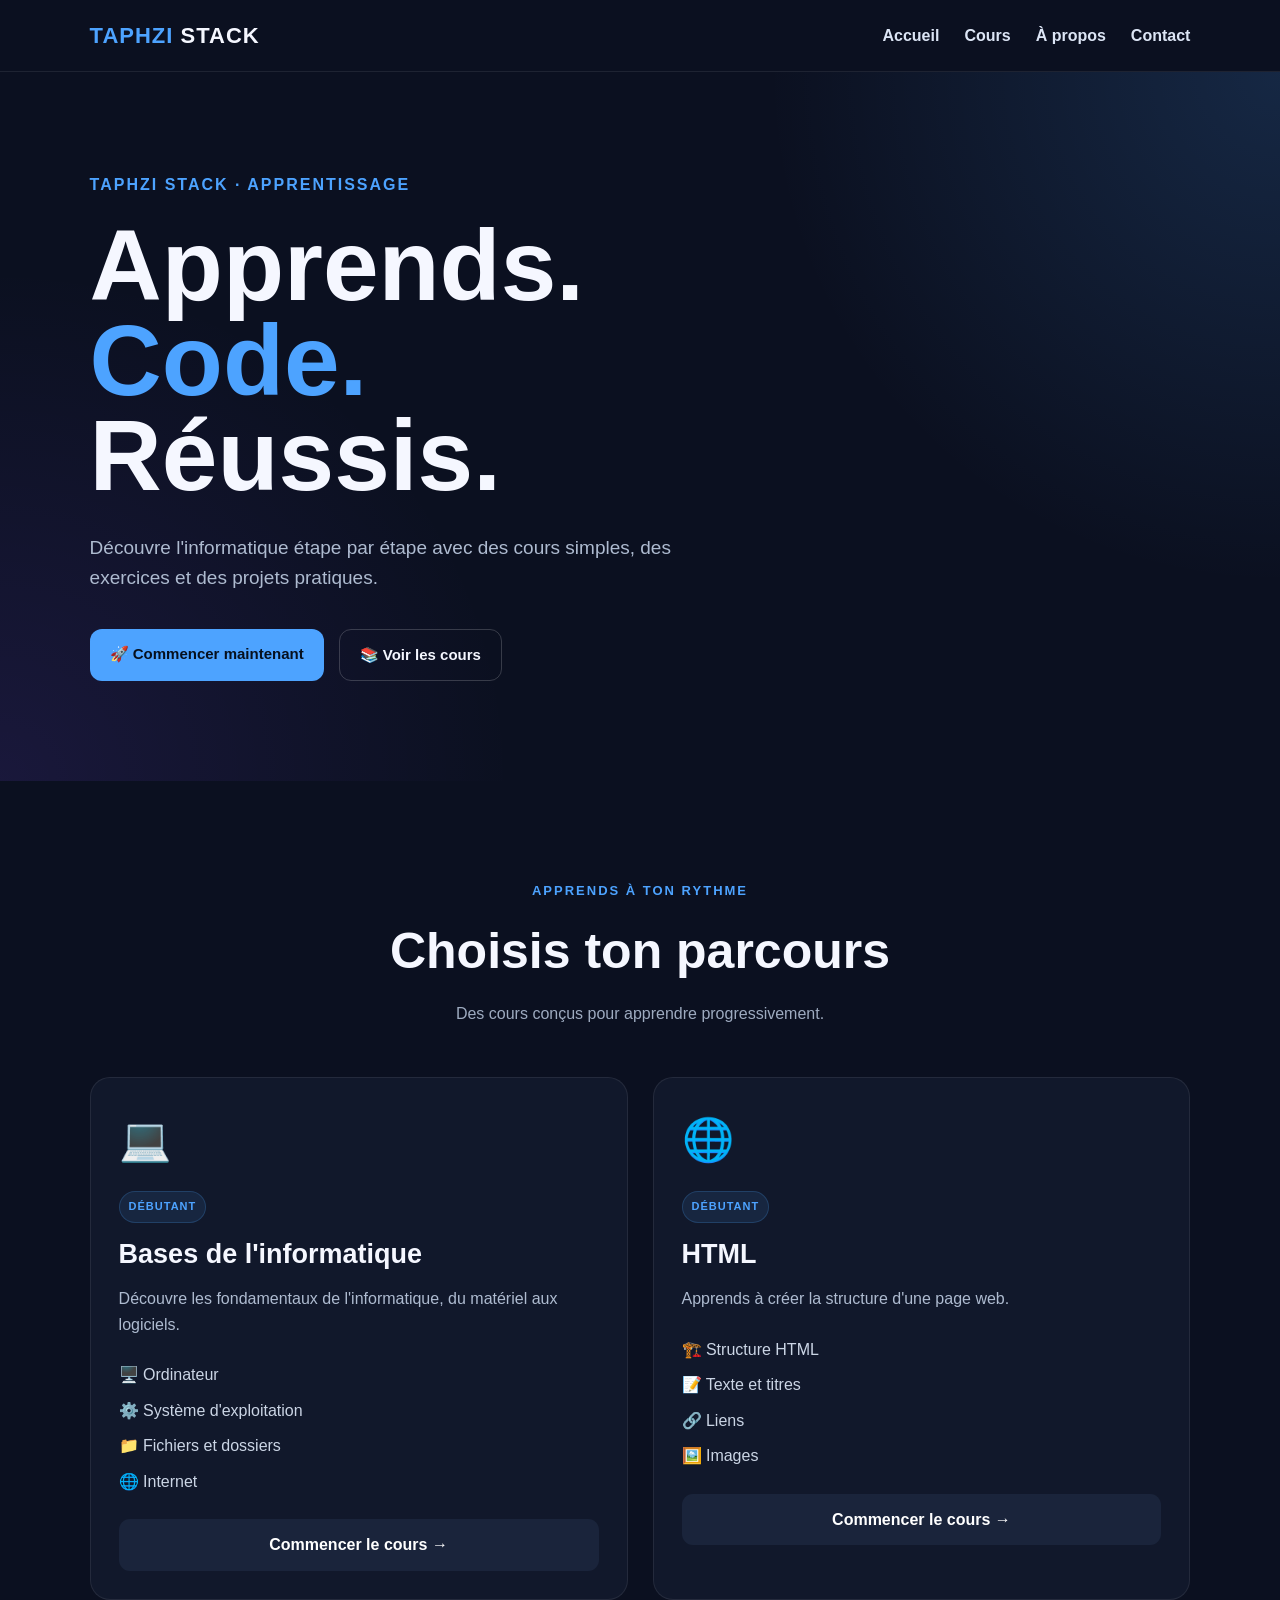
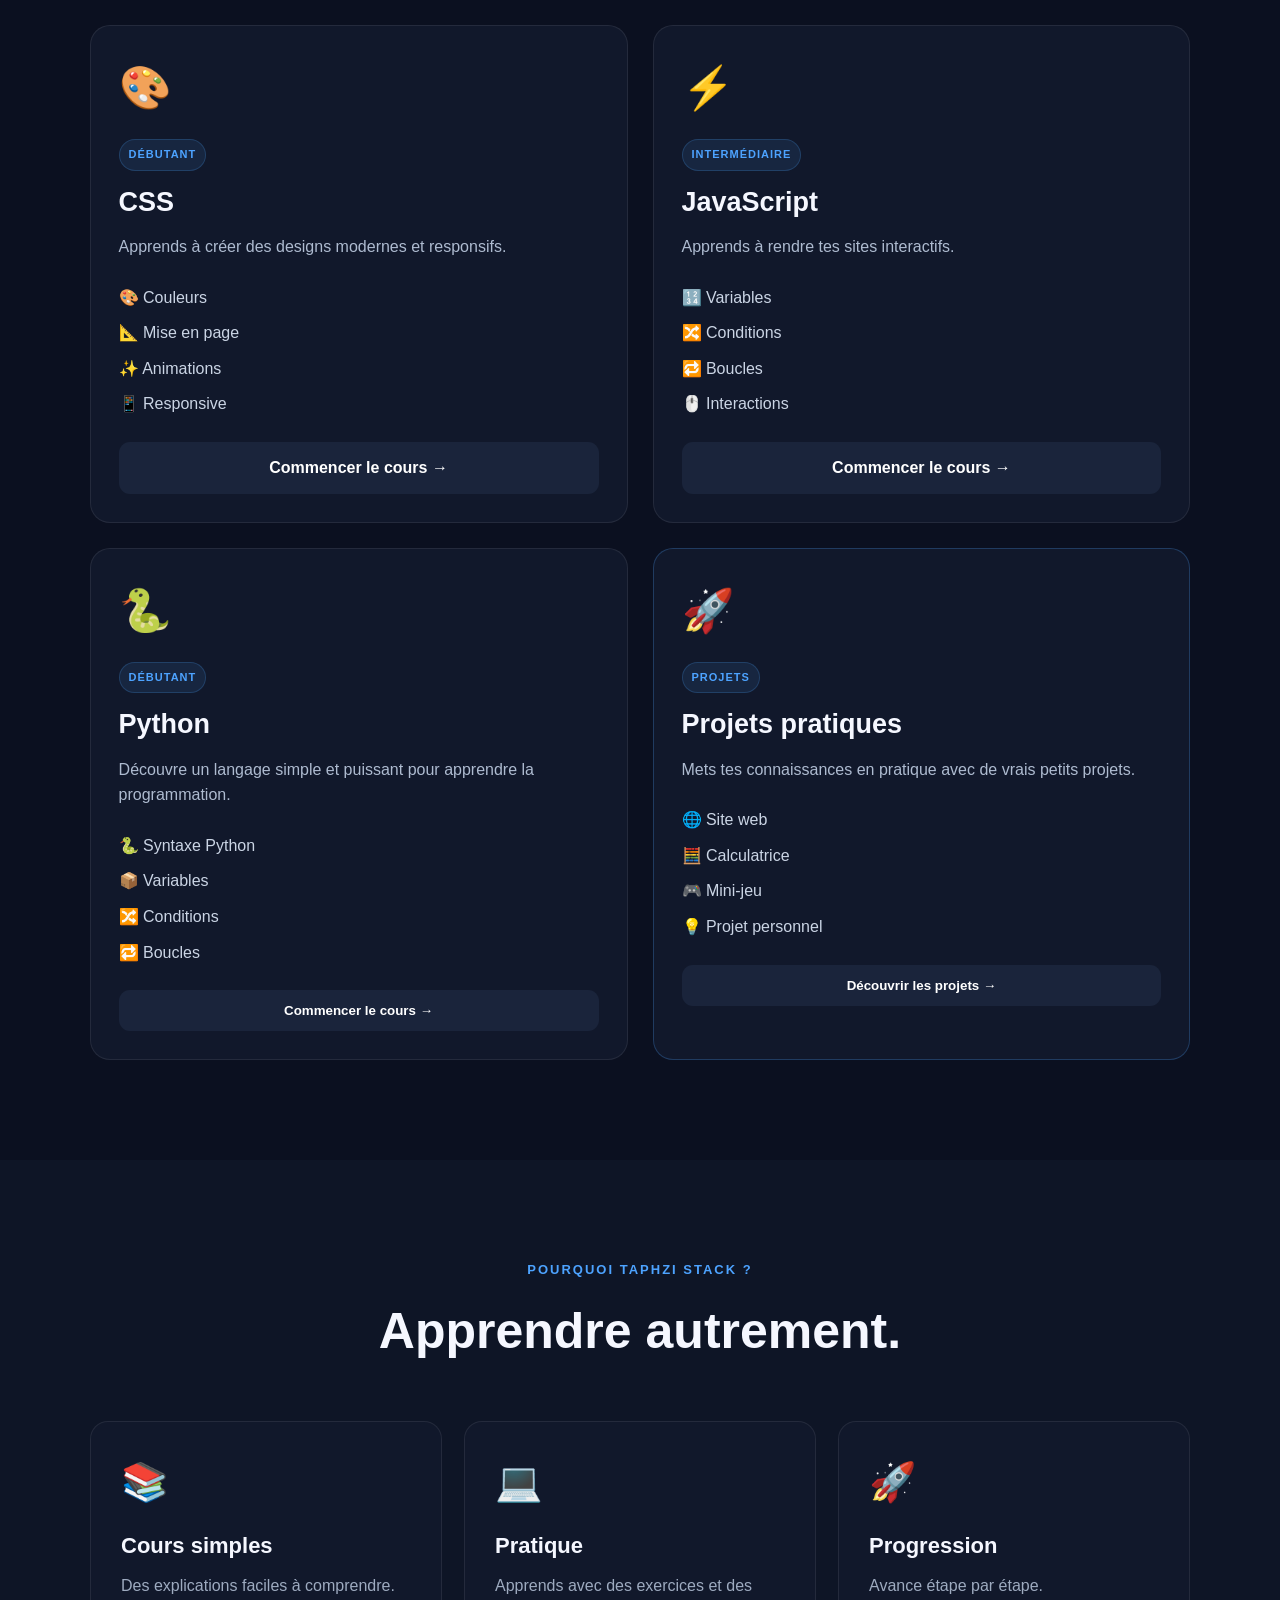
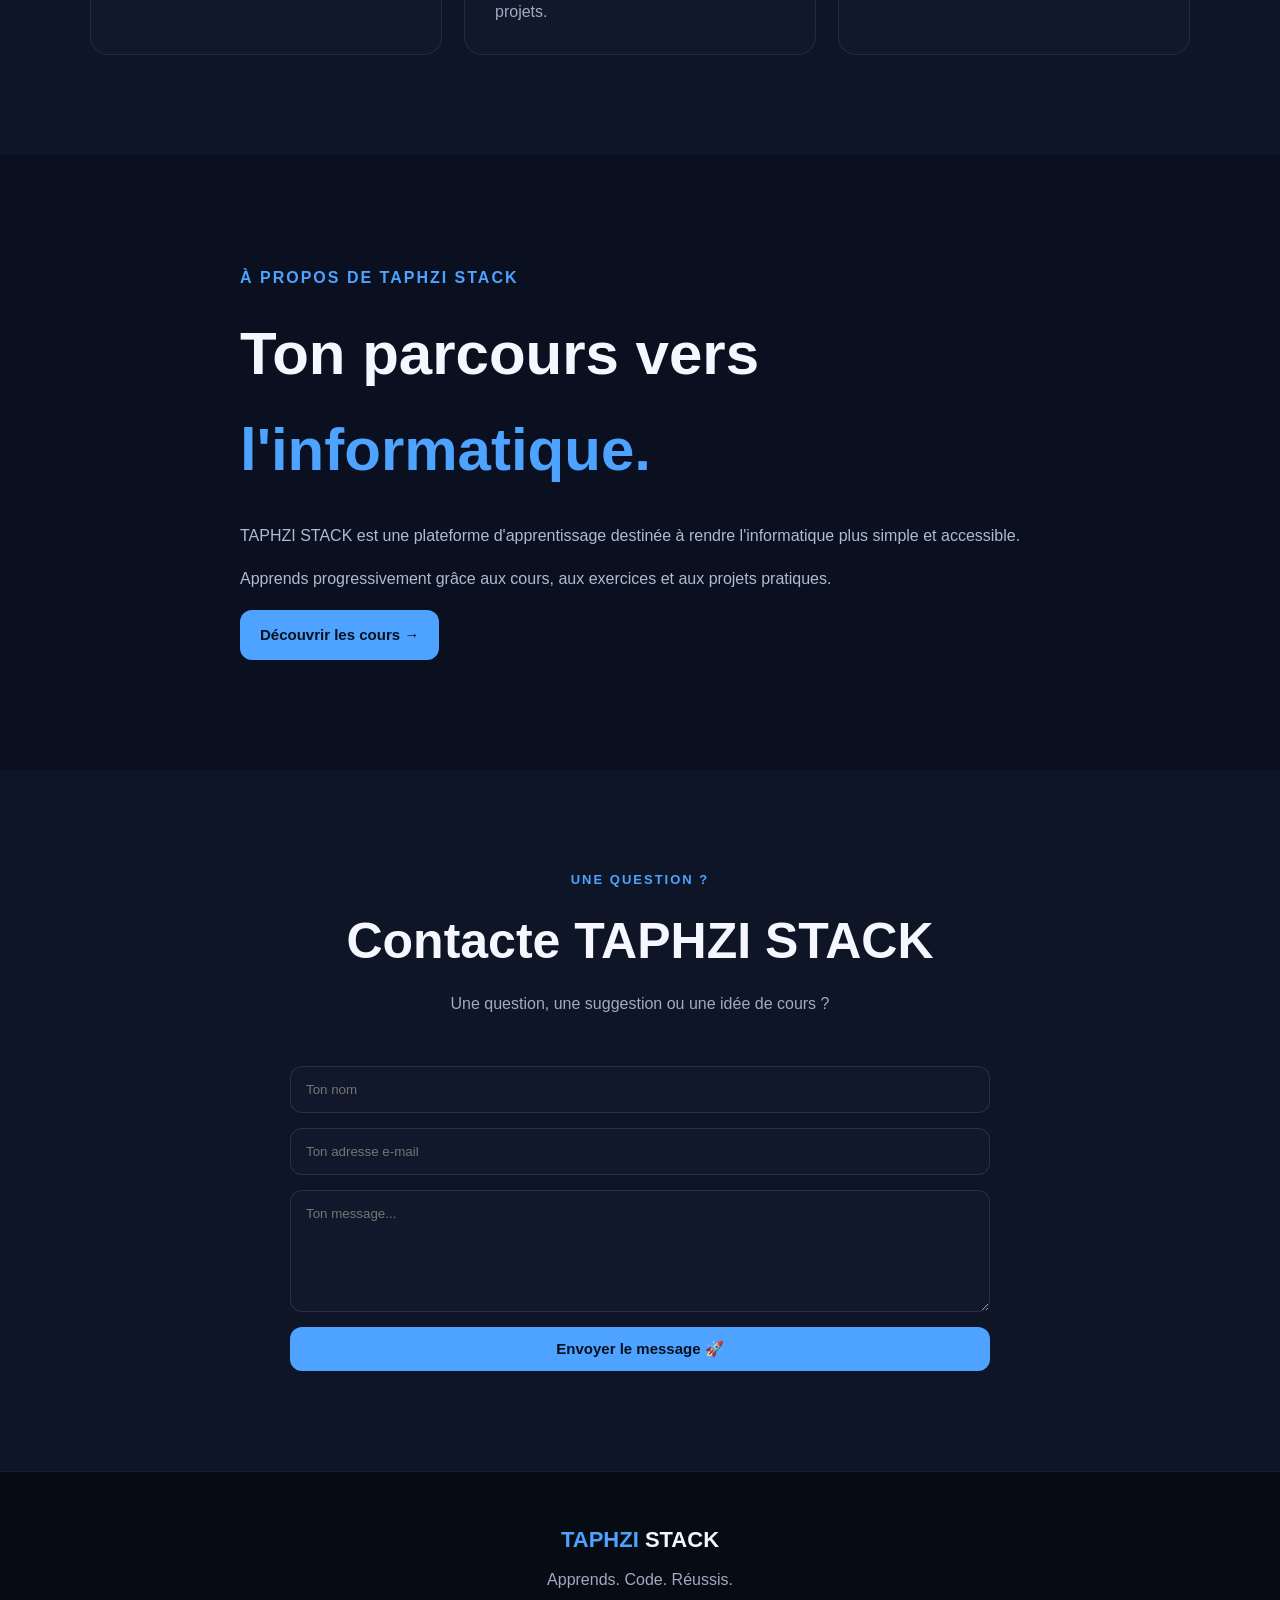
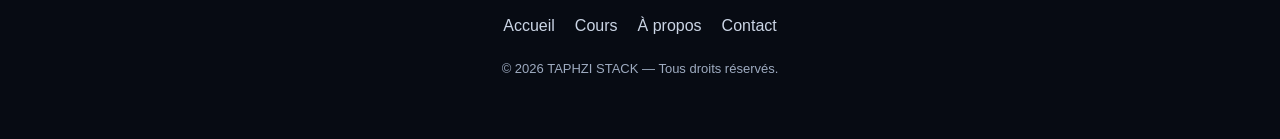
==== commit 123f2d20: "Update index.html" ====
--- a/index.html
+++ b/index.html
@@ -12,773 +12,734 @@
 
 <body>
 
-  <!-- =====================================================
-       HEADER
-       ===================================================== -->
-
-  <header class="header">
-
-    <div class="logo">
-      <span>TAPHZI</span> STACK
+<!-- =====================================================
+     HEADER
+===================================================== -->
+
+<header class="header">
+
+  <div class="logo">
+    <span>TAPHZI</span> STACK
+  </div>
+
+  <nav class="navbar">
+    <a href="#accueil">Accueil</a>
+    <a href="#cours">Cours</a>
+    <a href="#apropos">À propos</a>
+    <a href="#contact">Contact</a>
+  </nav>
+
+</header>
+
+
+<!-- =====================================================
+     ACCUEIL
+===================================================== -->
+
+<section id="accueil" class="hero">
+
+  <div class="hero-content">
+
+    <p class="hero-small">
+      TAPHZI STACK · APPRENTISSAGE
+    </p>
+
+    <h1>
+      Apprends.<br>
+      <span>Code.</span><br>
+      Réussis.
+    </h1>
+
+    <p>
+      Découvre l'informatique étape par étape avec
+      des cours simples, des exercices et des projets pratiques.
+    </p>
+
+    <div class="hero-buttons">
+
+      <a href="#cours" class="btn btn-primary">
+        🚀 Commencer maintenant
+      </a>
+
+      <a href="#cours" class="btn btn-secondary">
+        📚 Voir les cours
+      </a>
+
     </div>
 
-    <nav class="navbar">
-      <a href="#accueil">Accueil</a>
-      <a href="#cours">Cours</a>
-      <a href="#apropos">À propos</a>
-      <a href="#contact">Contact</a>
-    </nav>
-
-  </header>
-
-
-  <!-- =====================================================
-       CONTENU PRINCIPAL
-       ===================================================== -->
-
-  <main>
-
-
-    <!-- ===================================================
-         ACCUEIL
-         =================================================== -->
-
-    <section id="accueil" class="hero">
-
-      <div class="hero-content">
-
-        <p class="hero-small">
-          TAPHZI STACK · APPRENTISSAGE
+  </div>
+
+</section>
+
+
+<!-- =====================================================
+     COURS
+===================================================== -->
+
+<section id="cours" class="courses">
+
+  <div class="section-title">
+
+    <p>APPRENDS À TON RYTHME</p>
+
+    <h2>Choisis ton parcours</h2>
+
+    <span>
+      Des cours conçus pour apprendre progressivement.
+    </span>
+
+  </div>
+
+
+  <div class="course-grid">
+
+
+    <!-- INFORMATIQUE -->
+
+    <article class="course-card">
+
+      <div class="course-icon">
+        💻
+      </div>
+
+      <div class="course-content">
+
+        <span class="course-level">
+          DÉBUTANT
+        </span>
+
+        <h3>
+          Bases de l'informatique
+        </h3>
+
+        <p>
+          Découvre les fondamentaux de l'informatique,
+          du matériel aux logiciels.
         </p>
 
-        <h1>
-          Apprends.<br>
-          <span>Code.</span><br>
-          Réussis.
-        </h1>
+        <ul>
+          <li>🖥️ Ordinateur</li>
+          <li>⚙️ Système d'exploitation</li>
+          <li>📁 Fichiers et dossiers</li>
+          <li>🌐 Internet</li>
+        </ul>
+
+        <a
+          href="informatique.html"
+          class="course-btn">
+
+          Commencer le cours →
+
+        </a>
+
+      </div>
+
+    </article>
+
+
+    <!-- HTML -->
+
+    <article class="course-card">
+
+      <div class="course-icon">
+        🌐
+      </div>
+
+      <div class="course-content">
+
+        <span class="course-level">
+          DÉBUTANT
+        </span>
+
+        <h3>
+          HTML
+        </h3>
 
         <p>
-          Découvre l'informatique étape par étape
-          avec des cours simples, des exercices
-          et des projets pratiques.
+          Apprends à créer la structure d'une page web.
         </p>
 
-        <div class="hero-buttons">
-
-          <a href="#cours" class="btn btn-primary">
-            🚀 Commencer maintenant
-          </a>
-
-          <a href="#cours" class="btn btn-secondary">
-            📚 Nos cours
-          </a>
-
+        <ul>
+          <li>🏗️ Structure HTML</li>
+          <li>📝 Texte et titres</li>
+          <li>🔗 Liens</li>
+          <li>🖼️ Images</li>
+        </ul>
+
+        <a
+          href="html-css.html"
+          class="course-btn">
+
+          Commencer le cours →
+
+        </a>
+
+      </div>
+
+    </article>
+
+
+    <!-- CSS -->
+
+    <article class="course-card">
+
+      <div class="course-icon">
+        🎨
+      </div>
+
+      <div class="course-content">
+
+        <span class="course-level">
+          DÉBUTANT
+        </span>
+
+        <h3>
+          CSS
+        </h3>
+
+        <p>
+          Apprends à créer des designs modernes
+          et responsifs.
+        </p>
+
+        <ul>
+          <li>🎨 Couleurs</li>
+          <li>📐 Mise en page</li>
+          <li>✨ Animations</li>
+          <li>📱 Responsive</li>
+        </ul>
+
+        <a
+          href="html-css.html"
+          class="course-btn">
+
+          Commencer le cours →
+
+        </a>
+
+      </div>
+
+    </article>
+
+
+    <!-- JAVASCRIPT -->
+
+    <article class="course-card">
+
+      <div class="course-icon">
+        ⚡
+      </div>
+
+      <div class="course-content">
+
+        <span class="course-level">
+          INTERMÉDIAIRE
+        </span>
+
+        <h3>
+          JavaScript
+        </h3>
+
+        <p>
+          Apprends à rendre tes sites interactifs.
+        </p>
+
+        <ul>
+          <li>🔢 Variables</li>
+          <li>🔀 Conditions</li>
+          <li>🔁 Boucles</li>
+          <li>🖱️ Interactions</li>
+        </ul>
+
+        <a
+          href="javascript.html"
+          class="course-btn">
+
+          Commencer le cours →
+
+        </a>
+
+      </div>
+
+    </article>
+
+
+    <!-- PYTHON -->
+
+    <article class="course-card python-card">
+
+      <div class="course-icon">
+        🐍
+      </div>
+
+      <div class="course-content">
+
+        <span class="course-level">
+          DÉBUTANT
+        </span>
+
+        <h3>
+          Python
+        </h3>
+
+        <p>
+          Découvre un langage simple et puissant
+          pour apprendre la programmation.
+        </p>
+
+        <ul>
+          <li>🐍 Syntaxe Python</li>
+          <li>📦 Variables</li>
+          <li>🔀 Conditions</li>
+          <li>🔁 Boucles</li>
+        </ul>
+
+        <button
+          class="course-btn"
+          onclick="openPython()">
+
+          Commencer le cours →
+
+        </button>
+
+      </div>
+
+    </article>
+
+
+    <!-- PROJETS -->
+
+    <article class="course-card special-card">
+
+      <div class="course-icon">
+        🚀
+      </div>
+
+      <div class="course-content">
+
+        <span class="course-level">
+          PROJETS
+        </span>
+
+        <h3>
+          Projets pratiques
+        </h3>
+
+        <p>
+          Mets tes connaissances en pratique
+          avec de vrais petits projets.
+        </p>
+
+        <ul>
+          <li>🌐 Site web</li>
+          <li>🧮 Calculatrice</li>
+          <li>🎮 Mini-jeu</li>
+          <li>💡 Projet personnel</li>
+        </ul>
+
+        <button
+          class="course-btn"
+          onclick="openProjects()">
+
+          Découvrir les projets →
+
+        </button>
+
+      </div>
+
+    </article>
+
+  </div>
+
+</section>
+
+
+<!-- =====================================================
+     COURS PYTHON
+     Cette partie est cachée au départ.
+===================================================== -->
+
+<section
+  id="python-course"
+  class="python-course"
+  style="display:none;">
+
+  <div class="python-container">
+
+    <div class="python-header">
+
+      <span class="course-level">
+        TAPHZI STACK · PYTHON
+      </span>
+
+      <h2>
+        🐍 Cours Python
+      </h2>
+
+      <p>
+        Apprends Python étape par étape.
+      </p>
+
+      <button
+        class="btn btn-secondary"
+        onclick="closePython()">
+
+        ← Retour aux cours
+
+      </button>
+
+    </div>
+
+
+    <!-- PROGRESSION -->
+
+    <div class="progress">
+
+      <b>
+        📊 Ta progression Python
+      </b>
+
+      <span
+        id="pythonProgressText"
+        style="float:right;">
+
+        0 / 8 leçons
+
+      </span>
+
+      <div class="bar">
+
+        <div
+          id="pythonFill"
+          class="fill">
         </div>
 
       </div>
 
-    </section>
-
-
-    <!-- ===================================================
-         COURS
-         =================================================== -->
-
-    <section id="cours" class="courses">
-
-      <div class="section-title">
-
-        <p>
-          APPRENDS À TON RYTHME
-        </p>
-
-        <h2>
-          Choisis ton parcours
-        </h2>
-
-        <span>
-          Des cours conçus pour apprendre progressivement.
-        </span>
-
-      </div>
-
-
-      <div class="course-grid">
-
-
-        <!-- ================= INFORMATIQUE ================= -->
-
-        <article class="course-card">
-
-          <div class="course-icon">
-            💻
-          </div>
-
-          <div class="course-content">
-
-            <span class="course-level">
-              DÉBUTANT
-            </span>
-
-            <h3>
-              Bases de l'informatique
-            </h3>
-
-            <p>
-              Découvre les fondamentaux de l'informatique,
-              du matériel aux logiciels.
-            </p>
-
-            <ul>
-              <li>🖥️ Ordinateur</li>
-              <li>⚙️ Système d'exploitation</li>
-              <li>📁 Fichiers et dossiers</li>
-              <li>🌐 Internet</li>
-            </ul>
-
-            <a
-              href="informatique.html"
-              class="course-btn">
-
-              Commencer le cours →
-
-            </a>
-
-          </div>
+    </div>
+
+
+    <!-- CONTENU PYTHON -->
+
+    <div class="python-layout">
+
+
+      <!-- MENU -->
+
+      <aside class="python-sidebar">
+
+        <h3>
+          🐍 Python
+        </h3>
+
+        <button
+          class="python-link active"
+          onclick="showPythonLesson(1,this)">
+
+          1. Introduction
+
+        </button>
+
+        <button
+          class="python-link"
+          onclick="showPythonLesson(2,this)">
+
+          2. Variables
+
+        </button>
+
+        <button
+          class="python-link"
+          onclick="showPythonLesson(3,this)">
+
+          3. Types de données
+
+        </button>
+
+        <button
+          class="python-link"
+          onclick="showPythonLesson(4,this)">
+
+          4. Conditions
+
+        </button>
+
+        <button
+          class="python-link"
+          onclick="showPythonLesson(5,this)">
+
+          5. Boucles
+
+        </button>
+
+        <button
+          class="python-link"
+          onclick="showPythonLesson(6,this)">
+
+          6. Fonctions
+
+        </button>
+
+        <button
+          class="python-link"
+          onclick="showPythonLesson(7,this)">
+
+          7. Listes
+
+        </button>
+
+        <button
+          class="python-link"
+          onclick="showPythonLesson(8,this)">
+
+          8. Mini-projet
+
+        </button>
+
+      </aside>
+
+
+      <!-- LEÇONS -->
+
+      <div class="python-content">
+
+
+        <!-- LEÇON 1 -->
+
+        <article
+          id="pythonLesson1"
+          class="python-lesson active">
+
+          <h2>
+            1. Introduction à Python
+          </h2>
+
+          <p>
+            Python est un langage de programmation
+            simple, puissant et très utilisé.
+          </p>
+
+          <h3>
+            🐍 Pourquoi apprendre Python ?
+          </h3>
+
+          <p>
+            Python permet de créer des programmes,
+            automatiser des tâches, travailler avec
+            des données et développer de nombreux projets.
+          </p>
+
+          <h3>
+            💻 Premier programme
+          </h3>
+
+          <pre>print("Bonjour TAPHZI STACK")</pre>
+
+          <p>
+            <b>print()</b> permet d'afficher un message.
+          </p>
+
+          <button
+            class="btn btn-primary"
+            onclick="completePython(1)">
+
+            ✓ Leçon terminée
+
+          </button>
 
         </article>
 
 
-        <!-- ================= HTML ================= -->
-
-        <article class="course-card">
-
-          <div class="course-icon">
-            🌐
-          </div>
-
-          <div class="course-content">
-
-            <span class="course-level">
-              DÉBUTANT
-            </span>
-
-            <h3>
-              HTML
-            </h3>
-
-            <p>
-              Apprends à créer la structure
-              d'une page web avec HTML.
-            </p>
-
-            <ul>
-              <li>🏗️ Structure HTML</li>
-              <li>📝 Texte et titres</li>
-              <li>🔗 Liens</li>
-              <li>🖼️ Images</li>
-            </ul>
-
-            <a
-              href="html-css.html"
-              class="course-btn">
-
-              Commencer le cours →
-
-            </a>
-
-          </div>
-
-        </article>
-
-
-        <!-- ================= CSS ================= -->
-
-        <article class="course-card">
-
-          <div class="course-icon">
-            🎨
-          </div>
-
-          <div class="course-content">
-
-            <span class="course-level">
-              DÉBUTANT
-            </span>
-
-            <h3>
-              CSS
-            </h3>
-
-            <p>
-              Apprends à rendre tes pages web
-              belles, modernes et responsives.
-            </p>
-
-            <ul>
-              <li>🎨 Couleurs</li>
-              <li>📐 Mise en page</li>
-              <li>✨ Animations</li>
-              <li>📱 Responsive design</li>
-            </ul>
-
-            <a
-              href="html-css.html"
-              class="course-btn">
-
-              Commencer le cours →
-
-            </a>
-
-          </div>
-
-        </article>
-
-
-        <!-- ================= JAVASCRIPT ================= -->
-
-        <article class="course-card">
-
-          <div class="course-icon">
-            ⚡
-          </div>
-
-          <div class="course-content">
-
-            <span class="course-level">
-              INTERMÉDIAIRE
-            </span>
-
-            <h3>
-              JavaScript
-            </h3>
-
-            <p>
-              Donne de la vie à tes sites grâce
-              à la programmation JavaScript.
-            </p>
-
-            <ul>
-              <li>🔢 Variables</li>
-              <li>🔀 Conditions</li>
-              <li>🔁 Boucles</li>
-              <li>🖱️ Interactions</li>
-            </ul>
-
-            <a
-              href="javascript.html"
-              class="course-btn">
-
-              Commencer le cours →
-
-            </a>
-
-          </div>
-
-        </article>
-
-
-        <!-- ================= PYTHON ================= -->
-
-        <article class="course-card">
-
-          <div class="course-icon">
-            🐍
-          </div>
-
-          <div class="course-content">
-
-            <span class="course-level">
-              DÉBUTANT
-            </span>
-
-            <h3>
-              Python
-            </h3>
-
-            <p>
-              Découvre un langage simple et puissant
-              pour apprendre la programmation.
-            </p>
-
-            <ul>
-              <li>🐍 Syntaxe Python</li>
-              <li>📦 Variables</li>
-              <li>🔀 Conditions</li>
-              <li>🔁 Boucles</li>
-            </ul>
-
-            <button
-              class="course-btn"
-              onclick="openPython()">
-
-              Commencer le cours →
-
-            </button>
-
-          </div>
-
-        </article>
-
-
-        <!-- ================= PROJETS ================= -->
-
-        <article class="course-card special-card">
-
-          <div class="course-icon">
-            🚀
-          </div>
-
-          <div class="course-content">
-
-            <span class="course-level">
-              PROJETS
-            </span>
-
-            <h3>
-              Projets pratiques
-            </h3>
-
-            <p>
-              Mets tes connaissances en pratique
-              en construisant de vrais petits projets.
-            </p>
-
-            <ul>
-              <li>🌐 Site web</li>
-              <li>🧮 Calculatrice</li>
-              <li>🎮 Mini-jeu</li>
-              <li>💡 Projets personnels</li>
-            </ul>
-
-            <button
-              class="course-btn"
-              onclick="openProjects()">
-
-              Découvrir les projets →
-
-            </button>
-
-          </div>
-
-        </article>
-
-      </div>
-
-    </section>
-
-
-    <!-- ===================================================
-         COURS PYTHON
-         =================================================== -->
-
-    <section
-      id="pythonCourse"
-      class="python-course">
-
-      <div class="python-container">
-
-
-        <div class="python-header">
-
-          <span class="course-level">
-            TAPHZI STACK · PYTHON
-          </span>
+        <!-- LEÇON 2 -->
+
+        <article
+          id="pythonLesson2"
+          class="python-lesson">
 
           <h2>
-            🐍 Apprendre Python
+            2. Les variables
           </h2>
 
           <p>
-            Apprends Python étape par étape,
-            avec des explications simples et des exercices.
-          </p>
-
-          <button
-            class="btn btn-secondary"
-            onclick="closePython()">
-
-            ← Retour aux cours
-
-          </button>
-
-        </div>
-
-
-        <!-- PROGRESSION -->
-
-        <div class="python-progress">
-
-          <div class="python-progress-top">
-
-            <b>
-              📊 Ta progression Python
-            </b>
-
-            <span id="pythonProgressText">
-              0 / 8 leçons
-            </span>
-
-          </div>
-
-          <div class="python-progress-bar">
-
-            <div
-              id="pythonProgressFill"
-              class="python-progress-fill">
-            </div>
-
-          </div>
-
-        </div>
-
-
-        <!-- LAYOUT -->
-
-        <div class="python-layout">
-
-
-          <!-- MENU -->
-
-          <aside class="python-sidebar">
-
-            <h3>
-              🐍 Python
-            </h3>
-
-            <div
-              class="python-link active"
-              onclick="showPythonLesson(1, this)">
-
-              1. Introduction
-
-            </div>
-
-            <div
-              class="python-link"
-              onclick="showPythonLesson(2, this)">
-
-              2. Variables
-
-            </div>
-
-            <div
-              class="python-link"
-              onclick="showPythonLesson(3, this)">
-
-              3. Types de données
-
-            </div>
-
-            <div
-              class="python-link"
-              onclick="showPythonLesson(4, this)">
-
-              4. Conditions
-
-            </div>
-
-            <div
-              class="python-link"
-              onclick="showPythonLesson(5, this)">
-
-              5. Boucles
-
-            </div>
-
-            <div
-              class="python-link"
-              onclick="showPythonLesson(6, this)">
-
-              6. Fonctions
-
-            </div>
-
-            <div
-              class="python-link"
-              onclick="showPythonLesson(7, this)">
-
-              7. Listes
-
-            </div>
-
-            <div
-              class="python-link"
-              onclick="showPythonLesson(8, this)">
-
-              8. Mini-projet
-
-            </div>
-
-          </aside>
-
-
-          <!-- LEÇONS -->
-
-          <div class="python-lessons">
-
-
-            <!-- LEÇON 1 -->
-
-            <article
-              id="pythonLesson1"
-              class="python-lesson active">
-
-              <h2>
-                1. Introduction à Python
-              </h2>
-
-              <p class="muted">
-                Python est un langage de programmation
-                simple et très utilisé.
-              </p>
-
-              <h3>
-                🐍 Pourquoi apprendre Python ?
-              </h3>
-
-              <p>
-                Python est utilisé pour créer des programmes,
-                automatiser des tâches, développer des sites,
-                analyser des données et bien plus encore.
-              </p>
-
-              <h3>
-                💻 Premier programme
-              </h3>
-
-              <pre>print("Bonjour TAPHZI STACK")</pre>
-
-              <p class="muted">
-                La fonction <b>print()</b> permet d'afficher
-                quelque chose à l'écran.
-              </p>
-
-              <button
-                class="btn btn-primary"
-                onclick="completePython(1)">
-
-                ✓ Leçon terminée
-
-              </button>
-
-            </article>
-
-
-            <!-- LEÇON 2 -->
-
-            <article
-              id="pythonLesson2"
-              class="python-lesson">
-
-              <h2>
-                2. Les variables
-              </h2>
-
-              <p>
-                Une variable permet de stocker une information.
-              </p>
-
-              <pre>nom = "TAPHZI"
+            Une variable permet de stocker une information.
+          </p>
+
+          <pre>nom = "TAPHZI"
 age = 20
 
 print(nom)
 print(age)</pre>
 
-              <h3>
-                🧠 À retenir
-              </h3>
-
-              <p class="muted">
-                Une variable possède un nom et contient
-                une valeur.
-              </p>
-
-              <button
-                class="btn btn-primary"
-                onclick="completePython(2)">
-
-                ✓ Leçon terminée
-
-              </button>
-
-            </article>
-
-
-            <!-- LEÇON 3 -->
-
-            <article
-              id="pythonLesson3"
-              class="python-lesson">
-
-              <h2>
-                3. Les types de données
-              </h2>
-
-              <p>
-                Python possède différents types de données.
-              </p>
-
-              <pre>nom = "Moustapha"
+          <p>
+            Ici, <b>nom</b> contient du texte et
+            <b>age</b> contient un nombre.
+          </p>
+
+          <button
+            class="btn btn-primary"
+            onclick="completePython(2)">
+
+            ✓ Leçon terminée
+
+          </button>
+
+        </article>
+
+
+        <!-- LEÇON 3 -->
+
+        <article
+          id="pythonLesson3"
+          class="python-lesson">
+
+          <h2>
+            3. Les types de données
+          </h2>
+
+          <p>
+            Python possède plusieurs types de données.
+          </p>
+
+          <pre>nom = "Moustapha"
 age = 20
 taille = 1.75
 majeur = True</pre>
 
-              <h3>
-                📦 Quelques types
-              </h3>
-
-              <p class="muted">
-                <b>str</b> → texte<br><br>
-                <b>int</b> → nombre entier<br><br>
-                <b>float</b> → nombre décimal<br><br>
-                <b>bool</b> → vrai ou faux
-              </p>
-
-              <button
-                class="btn btn-primary"
-                onclick="completePython(3)">
-
-                ✓ Leçon terminée
-
-              </button>
-
-            </article>
-
-
-            <!-- LEÇON 4 -->
-
-            <article
-              id="pythonLesson4"
-              class="python-lesson">
-
-              <h2>
-                4. Les conditions
-              </h2>
-
-              <p>
-                Les conditions permettent à un programme
-                de prendre des décisions.
-              </p>
-
-              <pre>age = 18
+          <ul>
+            <li><b>str</b> → texte</li>
+            <li><b>int</b> → nombre entier</li>
+            <li><b>float</b> → nombre décimal</li>
+            <li><b>bool</b> → vrai ou faux</li>
+          </ul>
+
+          <button
+            class="btn btn-primary"
+            onclick="completePython(3)">
+
+            ✓ Leçon terminée
+
+          </button>
+
+        </article>
+
+
+        <!-- LEÇON 4 -->
+
+        <article
+          id="pythonLesson4"
+          class="python-lesson">
+
+          <h2>
+            4. Les conditions
+          </h2>
+
+          <p>
+            Une condition permet au programme
+            de prendre une décision.
+          </p>
+
+          <pre>age = 18
 
 if age >= 18:
-    print("Tu peux continuer")
+    print("Bienvenue")
 else:
-    print("Tu dois attendre")</pre>
-
-              <h3>
-                🧠 Mots importants
-              </h3>
-
-              <p class="muted">
-                <b>if</b> signifie « si ».<br><br>
-                <b>else</b> signifie « sinon ».
-              </p>
-
-              <button
-                class="btn btn-primary"
-                onclick="completePython(4)">
-
-                ✓ Leçon terminée
-
-              </button>
-
-            </article>
-
-
-            <!-- LEÇON 5 -->
-
-            <article
-              id="pythonLesson5"
-              class="python-lesson">
-
-              <h2>
-                5. Les boucles
-              </h2>
-
-              <p>
-                Les boucles permettent de répéter
-                une action plusieurs fois.
-              </p>
-
-              <pre>for i in range(5):
+    print("Accès refusé")</pre>
+
+          <p>
+            <b>if</b> signifie « si » et
+            <b>else</b> signifie « sinon ».
+          </p>
+
+          <button
+            class="btn btn-primary"
+            onclick="completePython(4)">
+
+            ✓ Leçon terminée
+
+          </button>
+
+        </article>
+
+
+        <!-- LEÇON 5 -->
+
+        <article
+          id="pythonLesson5"
+          class="python-lesson">
+
+          <h2>
+            5. Les boucles
+          </h2>
+
+          <p>
+            Une boucle permet de répéter une action.
+          </p>
+
+          <pre>for i in range(5):
     print(i)</pre>
 
-              <p class="muted">
-                Cette boucle affiche les nombres
-                de 0 à 4.
-              </p>
-
-              <button
-                class="btn btn-primary"
-                onclick="completePython(5)">
-
-                ✓ Leçon terminée
-
-              </button>
-
-            </article>
-
-
-            <!-- LEÇON 6 -->
-
-            <article
-              id="pythonLesson6"
-              class="python-lesson">
-
-              <h2>
-                6. Les fonctions
-              </h2>
-
-              <p>
-                Une fonction permet de regrouper
-                des instructions que l'on peut réutiliser.
-              </p>
-
-              <pre>def bonjour():
+          <p>
+            Le programme répète l'instruction
+            plusieurs fois.
+          </p>
+
+          <button
+            class="btn btn-primary"
+            onclick="completePython(5)">
+
+            ✓ Leçon terminée
+
+          </button>
+
+        </article>
+
+
+        <!-- LEÇON 6 -->
+
+        <article
+          id="pythonLesson6"
+          class="python-lesson">
+
+          <h2>
+            6. Les fonctions
+          </h2>
+
+          <p>
+            Une fonction regroupe des instructions
+            que l'on peut réutiliser.
+          </p>
+
+          <pre>def bonjour():
     print("Bonjour !")
 
 bonjour()</pre>
 
-              <h3>
-                🎯 Pourquoi utiliser une fonction ?
-              </h3>
-
-              <p class="muted">
-                Les fonctions permettent d'organiser
-                le code et d'éviter de répéter
-                les mêmes instructions.
-              </p>
-
-              <button
-                class="btn btn-primary"
-                onclick="completePython(6)">
-
-                ✓ Leçon terminée
-
-              </button>
-
-            </article>
-
-
-            <!-- LEÇON 7 -->
-
-            <article
-              id="pythonLesson7"
-              class="python-lesson">
-
-              <h2>
-                7. Les listes
-              </h2>
-
-              <p>
-                Une liste permet de stocker plusieurs
-                valeurs dans une seule variable.
-              </p>
-
-              <pre>fruits = [
+          <button
+            class="btn btn-primary"
+            onclick="completePython(6)">
+
+            ✓ Leçon terminée
+
+          </button>
+
+        </article>
+
+
+        <!-- LEÇON 7 -->
+
+        <article
+          id="pythonLesson7"
+          class="python-lesson">
+
+          <h2>
+            7. Les listes
+          </h2>
+
+          <p>
+            Une liste permet de stocker plusieurs valeurs.
+          </p>
+
+          <pre>fruits = [
     "pomme",
     "banane",
     "orange"
@@ -786,555 +747,506 @@
 
 print(fruits)</pre>
 
-              <h3>
-                ➕ Ajouter un élément
-              </h3>
-
-              <pre>fruits.append("mangue")</pre>
-
-              <button
-                class="btn btn-primary"
-                onclick="completePython(7)">
-
-                ✓ Leçon terminée
-
-              </button>
-
-            </article>
-
-
-            <!-- LEÇON 8 -->
-
-            <article
-              id="pythonLesson8"
-              class="python-lesson">
-
-              <h2>
-                8. 🏆 Mini-projet Python
-              </h2>
-
-              <p>
-                Pour terminer ton premier parcours,
-                tu vas créer un petit programme.
-              </p>
-
-              <h3>
-                💻 Projet
-              </h3>
-
-              <pre>nom = input("Quel est ton nom ? ")
+          <p>
+            On peut ajouter un élément avec :
+          </p>
+
+          <pre>fruits.append("mangue")</pre>
+
+          <button
+            class="btn btn-primary"
+            onclick="completePython(7)">
+
+            ✓ Leçon terminée
+
+          </button>
+
+        </article>
+
+
+        <!-- LEÇON 8 -->
+
+        <article
+          id="pythonLesson8"
+          class="python-lesson">
+
+          <h2>
+            8. 🏆 Mini-projet Python
+          </h2>
+
+          <p>
+            Créons un petit programme qui demande
+            le nom de l'utilisateur.
+          </p>
+
+          <pre>nom = input("Quel est ton nom ? ")
 
 print("Bienvenue", nom)
 print("Bienvenue sur TAPHZI STACK !")</pre>
 
-              <h3>
-                🎯 Mission
-              </h3>
-
-              <p class="muted">
-                Essaie maintenant de modifier le programme
-                pour demander également l'âge de l'utilisateur.
-              </p>
-
-              <button
-                class="btn btn-primary"
-                onclick="completePython(8)">
-
-                🏆 Terminer le parcours
-
-              </button>
-
-            </article>
-
-
-          </div>
-
-        </div>
-
-      </div>
-
-    </section>
-
-
-    <!-- ===================================================
-         POURQUOI TAPHZI STACK
-         =================================================== -->
-
-    <section class="why">
-
-      <div class="section-title">
-
-        <p>
-          POURQUOI TAPHZI STACK ?
-        </p>
-
-        <h2>
-          Apprendre autrement.
-        </h2>
-
-      </div>
-
-
-      <div class="why-grid">
-
-        <div class="why-card">
-
-          <div>📚</div>
-
           <h3>
-            Cours simples
+            🎯 Mission
           </h3>
 
           <p>
-            Des explications faciles à comprendre,
-            même lorsque tu débutes.
-          </p>
-
-        </div>
-
-
-        <div class="why-card">
-
-          <div>💻</div>
-
-          <h3>
-            Pratique
-          </h3>
-
-          <p>
-            Apprends en pratiquant avec des exercices
-            et des projets.
-          </p>
-
-        </div>
-
-
-        <div class="why-card">
-
-          <div>🚀</div>
-
-          <h3>
-            Progression
-          </h3>
-
-          <p>
-            Avance étape par étape jusqu'à devenir
-            autonome.
-          </p>
-
-        </div>
-
-      </div>
-
-    </section>
-
-
-    <!-- ===================================================
-         À PROPOS
-         =================================================== -->
-
-    <section id="apropos" class="about">
-
-      <div class="about-content">
-
-        <p class="section-label">
-          À PROPOS DE TAPHZI STACK
-        </p>
-
-        <h2>
-          Ton parcours vers
-          <span>l'informatique.</span>
-        </h2>
-
-        <p>
-          TAPHZI STACK est une plateforme d'apprentissage
-          destinée à rendre l'informatique plus simple
-          et accessible.
-        </p>
-
-        <p>
-          Apprends progressivement grâce aux cours,
-          aux exercices et aux projets pratiques.
-        </p>
-
-        <a
-          href="#cours"
-          class="btn btn-primary">
-
-          Découvrir les cours →
-
-        </a>
-
-      </div>
-
-    </section>
-
-
-    <!-- ===================================================
-         CONTACT
-         =================================================== -->
-
-    <section id="contact" class="contact">
-
-      <div class="section-title">
-
-        <p>
-          UNE QUESTION ?
-        </p>
-
-        <h2>
-          Contacte TAPHZI STACK
-        </h2>
-
-        <span>
-          Une question, une suggestion ou une idée de cours ?
-        </span>
-
-      </div>
-
-
-      <form
-        class="contact-form"
-        onsubmit="sendMessage(event)">
-
-        <input
-          type="text"
-          id="name"
-          placeholder="Ton nom"
-          required>
-
-        <input
-          type="email"
-          id="email"
-          placeholder="Ton adresse e-mail"
-          required>
-
-        <textarea
-          id="message"
-          rows="6"
-          placeholder="Ton message..."
-          required></textarea>
-
-        <button
-          type="submit"
-          class="btn btn-primary">
-
-          Envoyer le message 🚀
-
-        </button>
-
-      </form>
-
-    </section>
-
-  </main>
-
-
-  <!-- =====================================================
-       FOOTER
-       ===================================================== -->
-
-  <footer class="footer">
-
-    <div class="footer-logo">
-      <span>TAPHZI</span> STACK
+            Modifie le programme pour demander
+            également une autre information à l'utilisateur.
+          </p>
+
+          <button
+            class="btn btn-primary"
+            onclick="completePython(8)">
+
+            🏆 Terminer le parcours
+
+          </button>
+
+        </article>
+
+      </div>
+
     </div>
 
+  </div>
+
+</section>
+
+
+<!-- =====================================================
+     POURQUOI
+===================================================== -->
+
+<section class="why">
+
+  <div class="section-title">
+
+    <p>POURQUOI TAPHZI STACK ?</p>
+
+    <h2>Apprendre autrement.</h2>
+
+  </div>
+
+
+  <div class="why-grid">
+
+    <div class="why-card">
+      <div>📚</div>
+      <h3>Cours simples</h3>
+      <p>
+        Des explications faciles à comprendre.
+      </p>
+    </div>
+
+    <div class="why-card">
+      <div>💻</div>
+      <h3>Pratique</h3>
+      <p>
+        Apprends avec des exercices et des projets.
+      </p>
+    </div>
+
+    <div class="why-card">
+      <div>🚀</div>
+      <h3>Progression</h3>
+      <p>
+        Avance étape par étape.
+      </p>
+    </div>
+
+  </div>
+
+</section>
+
+
+<!-- =====================================================
+     À PROPOS
+===================================================== -->
+
+<section id="apropos" class="about">
+
+  <div class="about-content">
+
+    <p class="section-label">
+      À PROPOS DE TAPHZI STACK
+    </p>
+
+    <h2>
+      Ton parcours vers
+      <span>l'informatique.</span>
+    </h2>
+
     <p>
-      Apprends. Code. Réussis.
+      TAPHZI STACK est une plateforme d'apprentissage
+      destinée à rendre l'informatique plus simple
+      et accessible.
     </p>
 
-    <div class="footer-links">
-
-      <a href="#accueil">Accueil</a>
-      <a href="#cours">Cours</a>
-      <a href="#apropos">À propos</a>
-      <a href="#contact">Contact</a>
-
+    <p>
+      Apprends progressivement grâce aux cours,
+      aux exercices et aux projets pratiques.
+    </p>
+
+    <a
+      href="#cours"
+      class="btn btn-primary">
+
+      Découvrir les cours →
+
+    </a>
+
+  </div>
+
+</section>
+
+
+<!-- =====================================================
+     CONTACT
+===================================================== -->
+
+<section id="contact" class="contact">
+
+  <div class="section-title">
+
+    <p>UNE QUESTION ?</p>
+
+    <h2>Contacte TAPHZI STACK</h2>
+
+    <span>
+      Une question, une suggestion ou une idée de cours ?
+    </span>
+
+  </div>
+
+
+  <form
+    class="contact-form"
+    onsubmit="sendMessage(event)">
+
+    <input
+      type="text"
+      id="name"
+      placeholder="Ton nom"
+      required>
+
+    <input
+      type="email"
+      id="email"
+      placeholder="Ton adresse e-mail"
+      required>
+
+    <textarea
+      id="message"
+      rows="6"
+      placeholder="Ton message..."
+      required></textarea>
+
+    <button
+      type="submit"
+      class="btn btn-primary">
+
+      Envoyer le message 🚀
+
+    </button>
+
+  </form>
+
+</section>
+
+
+<!-- =====================================================
+     FOOTER
+===================================================== -->
+
+<footer class="footer">
+
+  <div class="footer-logo">
+    <span>TAPHZI</span> STACK
+  </div>
+
+  <p>
+    Apprends. Code. Réussis.
+  </p>
+
+  <div class="footer-links">
+
+    <a href="#accueil">Accueil</a>
+    <a href="#cours">Cours</a>
+    <a href="#apropos">À propos</a>
+    <a href="#contact">Contact</a>
+
+  </div>
+
+  <p class="copyright">
+    © 2026 TAPHZI STACK — Tous droits réservés.
+  </p>
+
+</footer>
+
+
+<!-- =====================================================
+     MODALE PROJETS
+===================================================== -->
+
+<div
+  id="projectModal"
+  class="modal"
+  aria-hidden="true">
+
+  <div class="modal-box">
+
+    <button
+      class="modal-close"
+      onclick="closeProjects()">
+
+      ×
+
+    </button>
+
+    <div class="modal-icon">
+      🚀
     </div>
 
-    <p class="copyright">
-      © 2026 TAPHZI STACK — Tous droits réservés.
+    <h2>
+      Projets pratiques
+    </h2>
+
+    <p>
+      Les projets pratiques seront bientôt disponibles
+      sur TAPHZI STACK !
     </p>
 
-  </footer>
-
-
-  <!-- =====================================================
-       MODALE PROJETS
-       ===================================================== -->
-
-  <div
-    id="projectModal"
-    class="modal"
-    aria-hidden="true">
-
-    <div class="modal-box">
-
-      <button
-        class="modal-close"
-        onclick="closeProjects()">
-
-        ×
-
-      </button>
-
-      <div class="modal-icon">
-        🚀
-      </div>
-
-      <h2>
-        Projets pratiques
-      </h2>
-
-      <p>
-        Les projets pratiques seront bientôt disponibles
-        sur TAPHZI STACK !
-      </p>
-
-      <button
-        class="btn btn-primary"
-        onclick="closeProjects()">
-
-        Fermer
-
-      </button>
-
-    </div>
+    <button
+      class="btn btn-primary"
+      onclick="closeProjects()">
+
+      Fermer
+
+    </button>
 
   </div>
 
-
-  <!-- =====================================================
-       JAVASCRIPT
-       ===================================================== -->
-
-  <script>
-
-    /* =====================================================
-       PYTHON
-       ===================================================== */
-
-    let pythonDone = JSON.parse(
-      localStorage.getItem("taphziPythonDone") || "[]"
+</div>
+
+
+<!-- =====================================================
+     JAVASCRIPT
+===================================================== -->
+
+<script>
+
+/* =====================================================
+   PYTHON
+===================================================== */
+
+let pythonDone = JSON.parse(
+  localStorage.getItem("taphziPythonDone") || "[]"
+);
+
+
+function openPython() {
+
+  const course =
+    document.getElementById("python-course");
+
+  course.style.display = "block";
+
+  course.scrollIntoView({
+    behavior: "smooth",
+    block: "start"
+  });
+
+}
+
+
+function closePython() {
+
+  const course =
+    document.getElementById("python-course");
+
+  course.style.display = "none";
+
+  document.getElementById("cours")
+    .scrollIntoView({
+      behavior: "smooth"
+    });
+
+}
+
+
+function showPythonLesson(number, element) {
+
+  document
+    .querySelectorAll(".python-lesson")
+    .forEach(function(lesson) {
+
+      lesson.classList.remove("active");
+
+    });
+
+
+  const lesson =
+    document.getElementById(
+      "pythonLesson" + number
     );
 
 
-    function openPython() {
-
-      const python =
-        document.getElementById("pythonCourse");
-
-      python.style.display = "block";
-
-      python.scrollIntoView({
-        behavior: "smooth",
-        block: "start"
-      });
-
+  if (lesson) {
+
+    lesson.classList.add("active");
+
+  }
+
+
+  document
+    .querySelectorAll(".python-link")
+    .forEach(function(link) {
+
+      link.classList.remove("active");
+
+    });
+
+
+  element.classList.add("active");
+
+}
+
+
+function completePython(number) {
+
+  if (!pythonDone.includes(number)) {
+
+    pythonDone.push(number);
+
+    localStorage.setItem(
+      "taphziPythonDone",
+      JSON.stringify(pythonDone)
+    );
+
+  }
+
+
+  updatePythonProgress();
+
+
+  if (number === 8) {
+
+    alert(
+      "🎉 Félicitations ! Tu as terminé le parcours Python !"
+    );
+
+  } else {
+
+    alert(
+      "✓ Leçon terminée !"
+    );
+
+  }
+
+}
+
+
+function updatePythonProgress() {
+
+  const text =
+    document.getElementById("pythonProgressText");
+
+  const fill =
+    document.getElementById("pythonFill");
+
+
+  if (!text || !fill) {
+    return;
+  }
+
+
+  text.textContent =
+    pythonDone.length + " / 8 leçons";
+
+
+  fill.style.width =
+    (pythonDone.length / 8 * 100) + "%";
+
+}
+
+
+/* =====================================================
+   PROJETS
+===================================================== */
+
+function openProjects() {
+
+  const modal =
+    document.getElementById("projectModal");
+
+  modal.classList.add("show");
+
+  modal.setAttribute(
+    "aria-hidden",
+    "false"
+  );
+
+}
+
+
+function closeProjects() {
+
+  const modal =
+    document.getElementById("projectModal");
+
+  modal.classList.remove("show");
+
+  modal.setAttribute(
+    "aria-hidden",
+    "true"
+  );
+
+}
+
+
+window.addEventListener(
+  "click",
+  function(event) {
+
+    const modal =
+      document.getElementById("projectModal");
+
+    if (event.target === modal) {
+      closeProjects();
     }
 
-
-    function closePython() {
-
-      const python =
-        document.getElementById("pythonCourse");
-
-      python.style.display = "none";
-
-      document.getElementById("cours")
-        .scrollIntoView({
-          behavior: "smooth"
-        });
-
-    }
-
-
-    function showPythonLesson(number, element) {
-
-      document
-        .querySelectorAll(".python-lesson")
-        .forEach(function(lesson) {
-
-          lesson.classList.remove("active");
-
-        });
-
-
-      const selectedLesson =
-        document.getElementById(
-          "pythonLesson" + number
-        );
-
-
-      if (selectedLesson) {
-
-        selectedLesson.classList.add("active");
-
-      }
-
-
-      document
-        .querySelectorAll(".python-link")
-        .forEach(function(link) {
-
-          link.classList.remove("active");
-
-        });
-
-
-      element.classList.add("active");
-
-    }
-
-
-    function completePython(number) {
-
-      if (!pythonDone.includes(number)) {
-
-        pythonDone.push(number);
-
-        localStorage.setItem(
-          "taphziPythonDone",
-          JSON.stringify(pythonDone)
-        );
-
-      }
-
-
-      updatePythonProgress();
-
-
-      if (number === 8) {
-
-        alert(
-          "🎉 Félicitations ! Tu as terminé le parcours Python !"
-        );
-
-      } else {
-
-        alert(
-          "✓ Leçon Python terminée !"
-        );
-
-      }
-
-    }
-
-
-    function updatePythonProgress() {
-
-      const text =
-        document.getElementById(
-          "pythonProgressText"
-        );
-
-      const fill =
-        document.getElementById(
-          "pythonProgressFill"
-        );
-
-
-      if (!text || !fill) {
-        return;
-      }
-
-
-      text.textContent =
-        pythonDone.length + " / 8 leçons";
-
-
-      fill.style.width =
-        (pythonDone.length / 8 * 100) + "%";
-
-    }
-
-
-    /* =====================================================
-       PROJETS
-       ===================================================== */
-
-    function openProjects() {
-
-      const modal =
-        document.getElementById("projectModal");
-
-      modal.classList.add("show");
-
-      modal.setAttribute(
-        "aria-hidden",
-        "false"
-      );
-
-    }
-
-
-    function closeProjects() {
-
-      const modal =
-        document.getElementById("projectModal");
-
-      modal.classList.remove("show");
-
-      modal.setAttribute(
-        "aria-hidden",
-        "true"
-      );
-
-    }
-
-
-    /* =====================================================
-       FERMER LA MODALE
-       ===================================================== */
-
-    window.addEventListener(
-      "click",
-      function(event) {
-
-        const modal =
-          document.getElementById("projectModal");
-
-        if (event.target === modal) {
-
-          closeProjects();
-
-        }
-
-      }
-    );
-
-
-    /* =====================================================
-       CONTACT
-       ===================================================== */
-
-    function sendMessage(event) {
-
-      event.preventDefault();
-
-      const name =
-        document.getElementById("name").value;
-
-      alert(
-        "Merci " +
-        name +
-        " ! Ton message a bien été pris en compte."
-      );
-
-      event.target.reset();
-
-    }
-
-
-    /* =====================================================
-       INITIALISATION
-       ===================================================== */
-
-    updatePythonProgress();
-
-  </script>
+  }
+);
+
+
+/* =====================================================
+   CONTACT
+===================================================== */
+
+function sendMessage(event) {
+
+  event.preventDefault();
+
+  const name =
+    document.getElementById("name").value;
+
+  alert(
+    "Merci " +
+    name +
+    " ! Ton message a bien été pris en compte."
+  );
+
+  event.target.reset();
+
+}
+
+
+/* =====================================================
+   INITIALISATION
+===================================================== */
+
+updatePythonProgress();
+
+</script>
 
 </body>
-
 </html>
